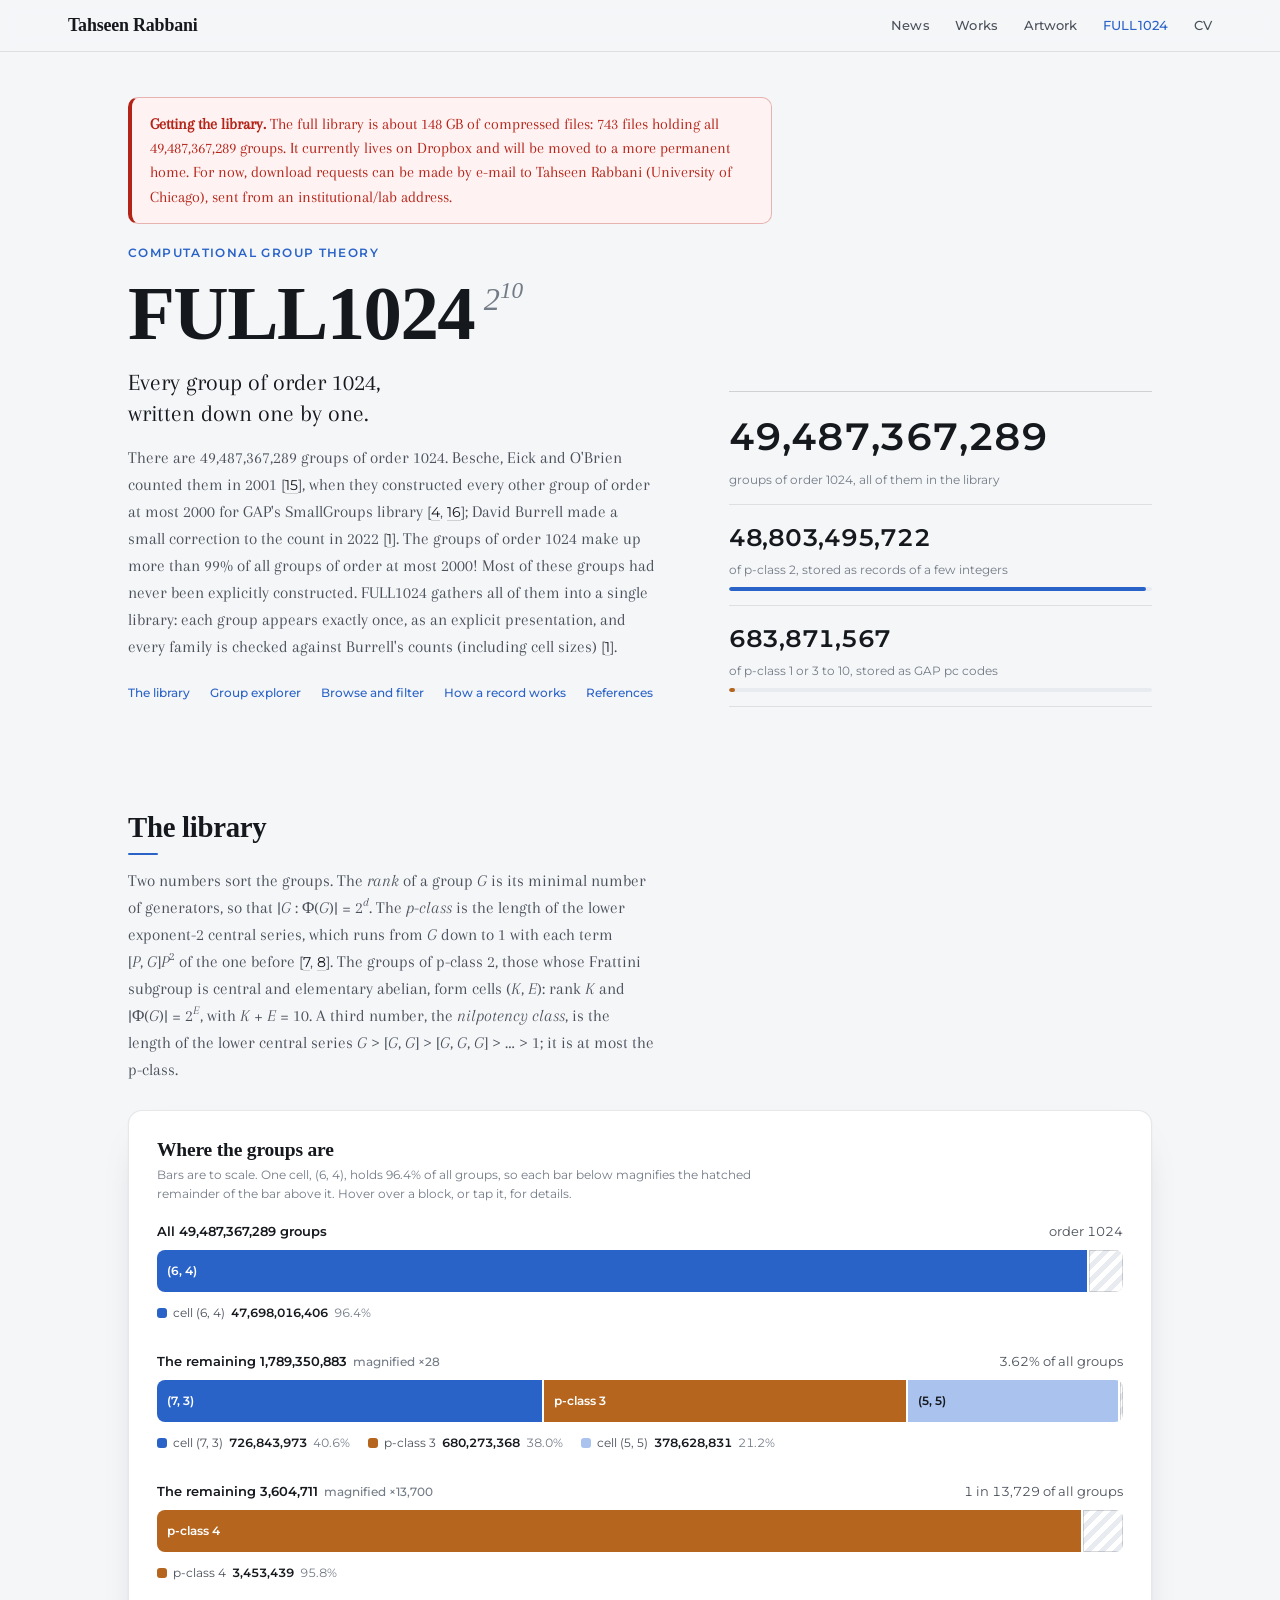
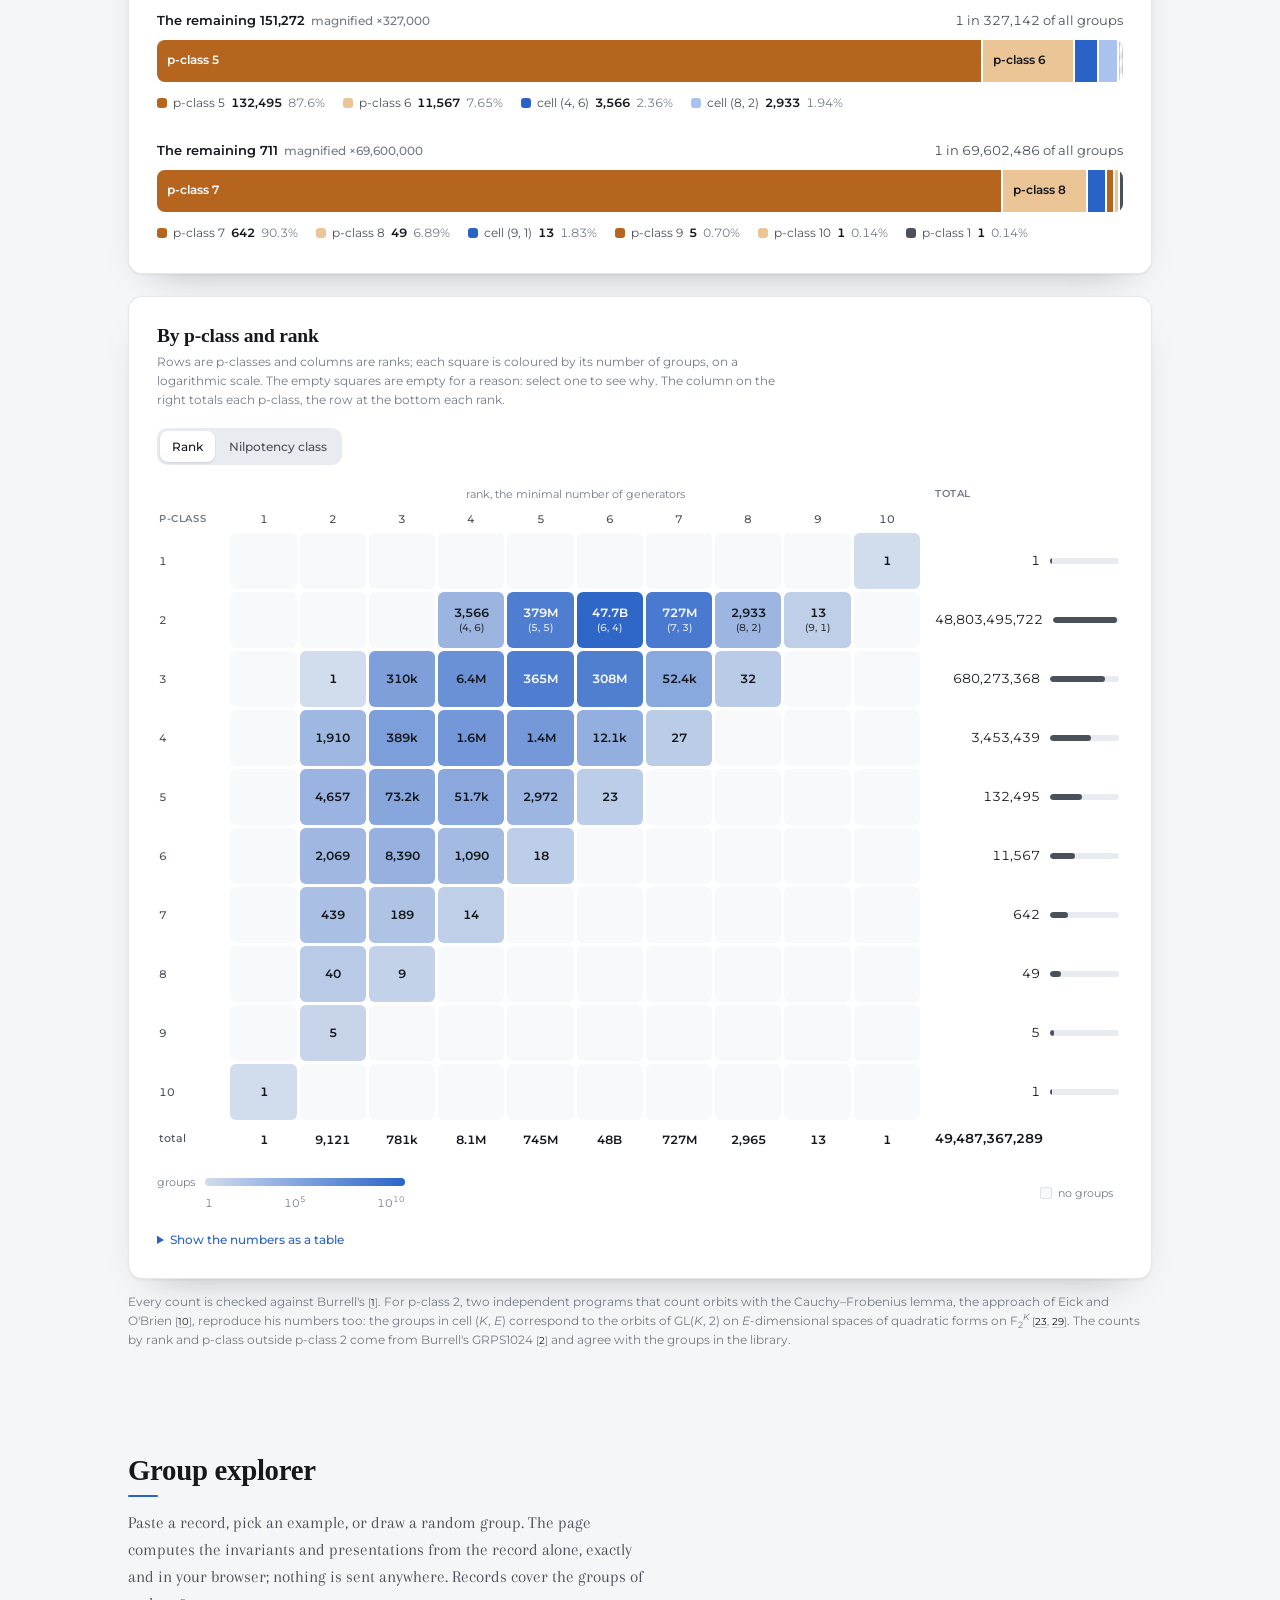
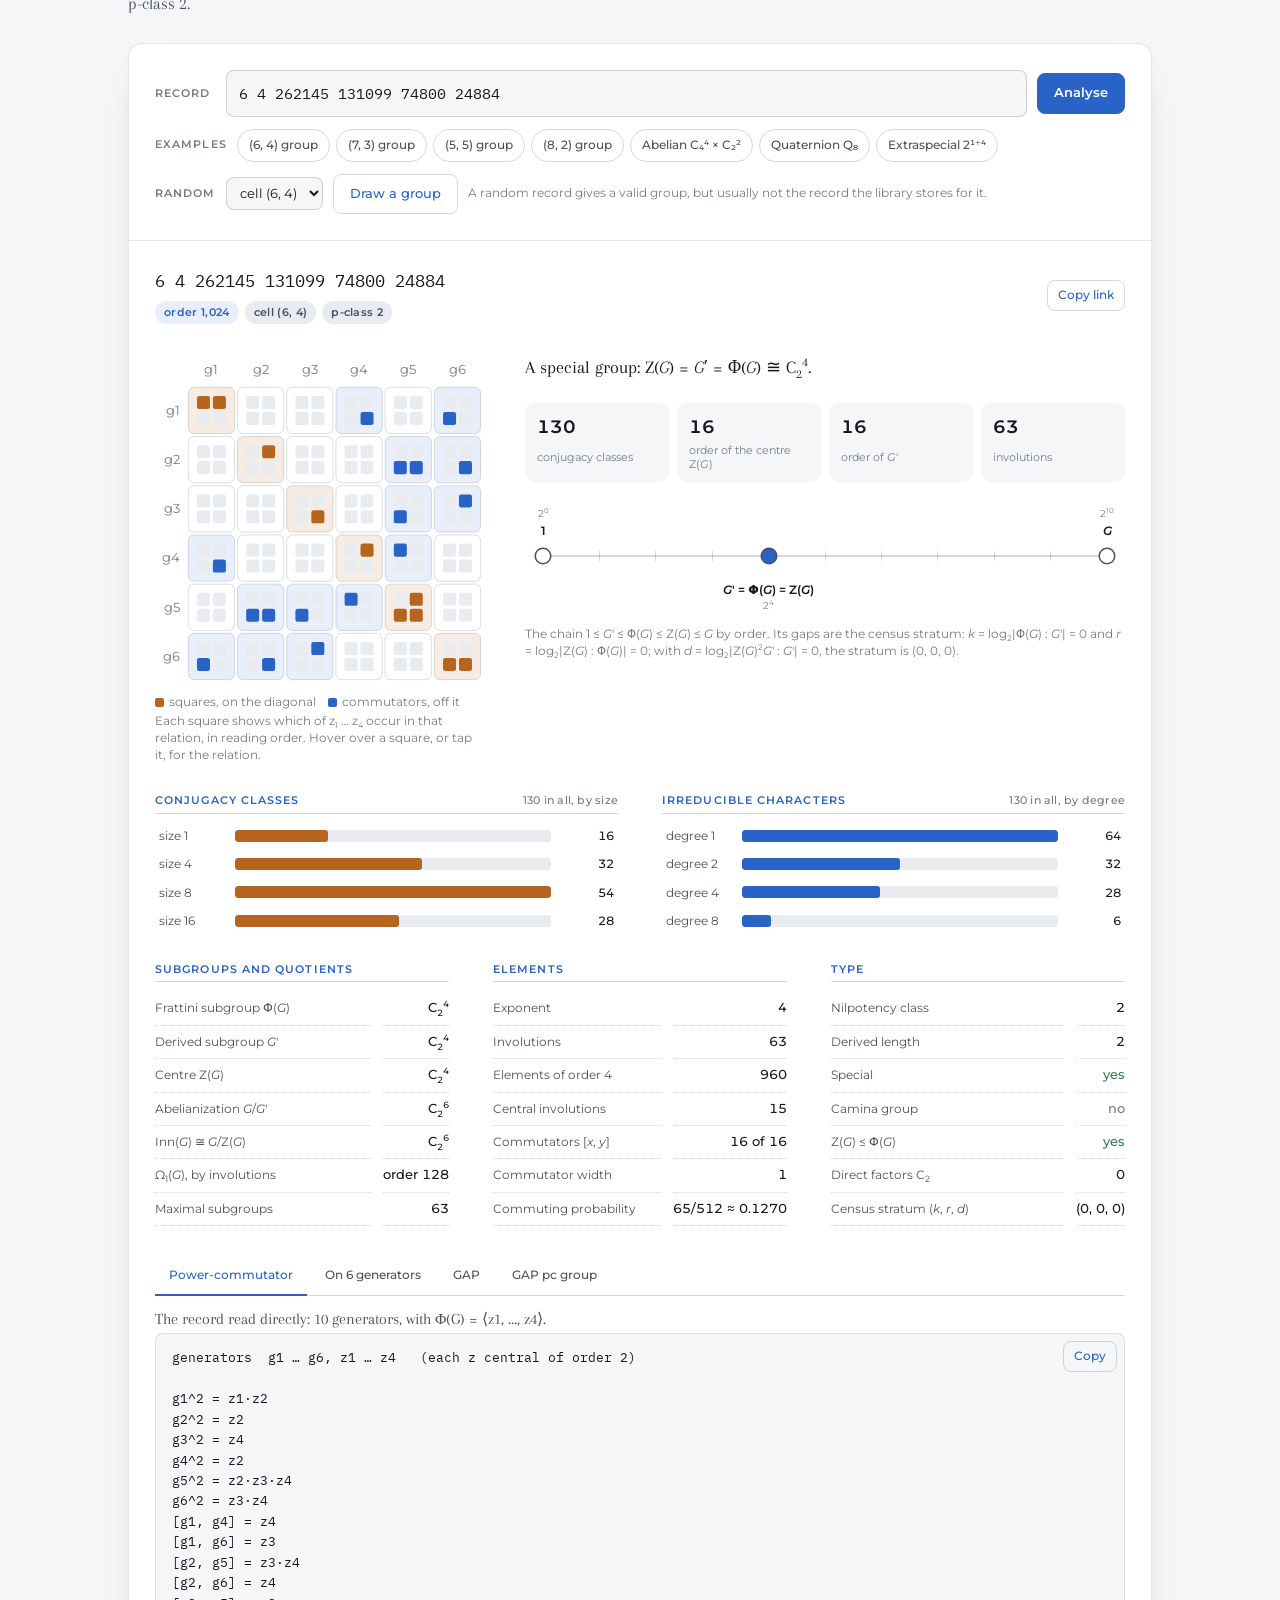
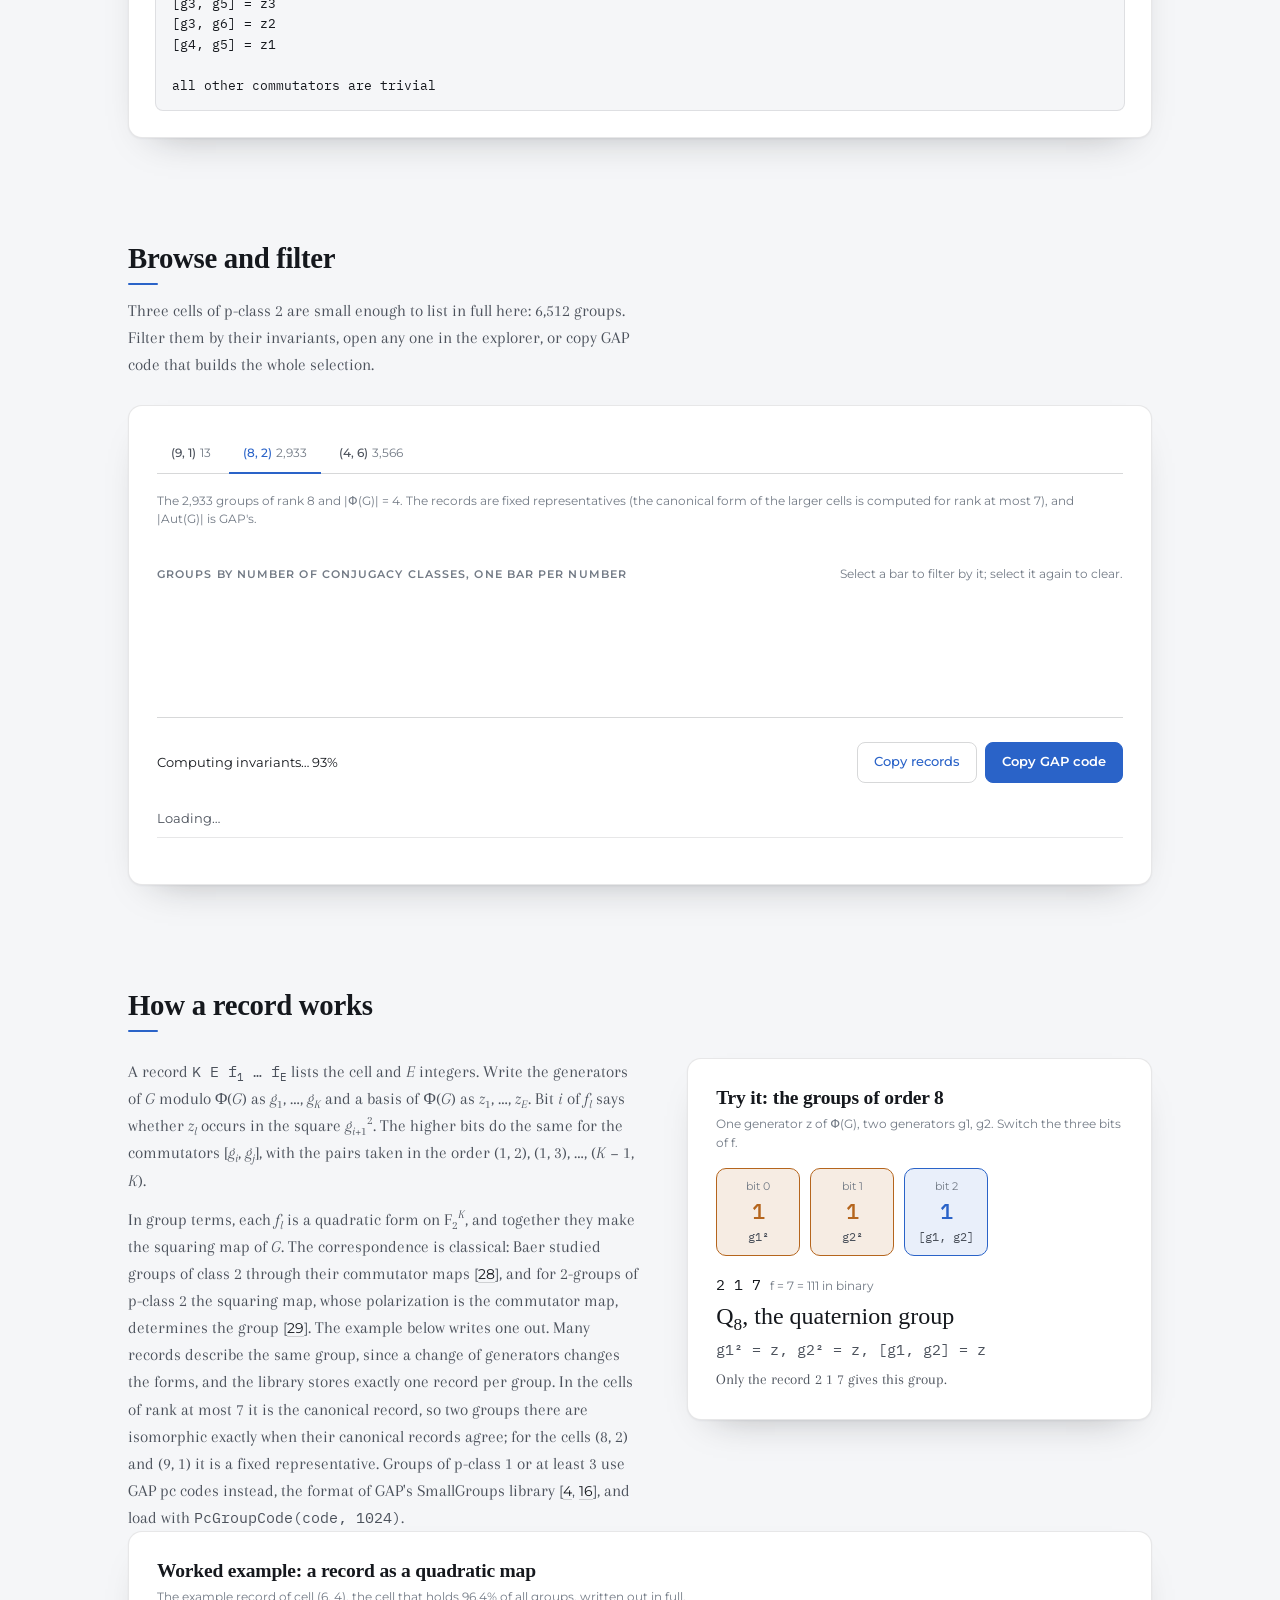
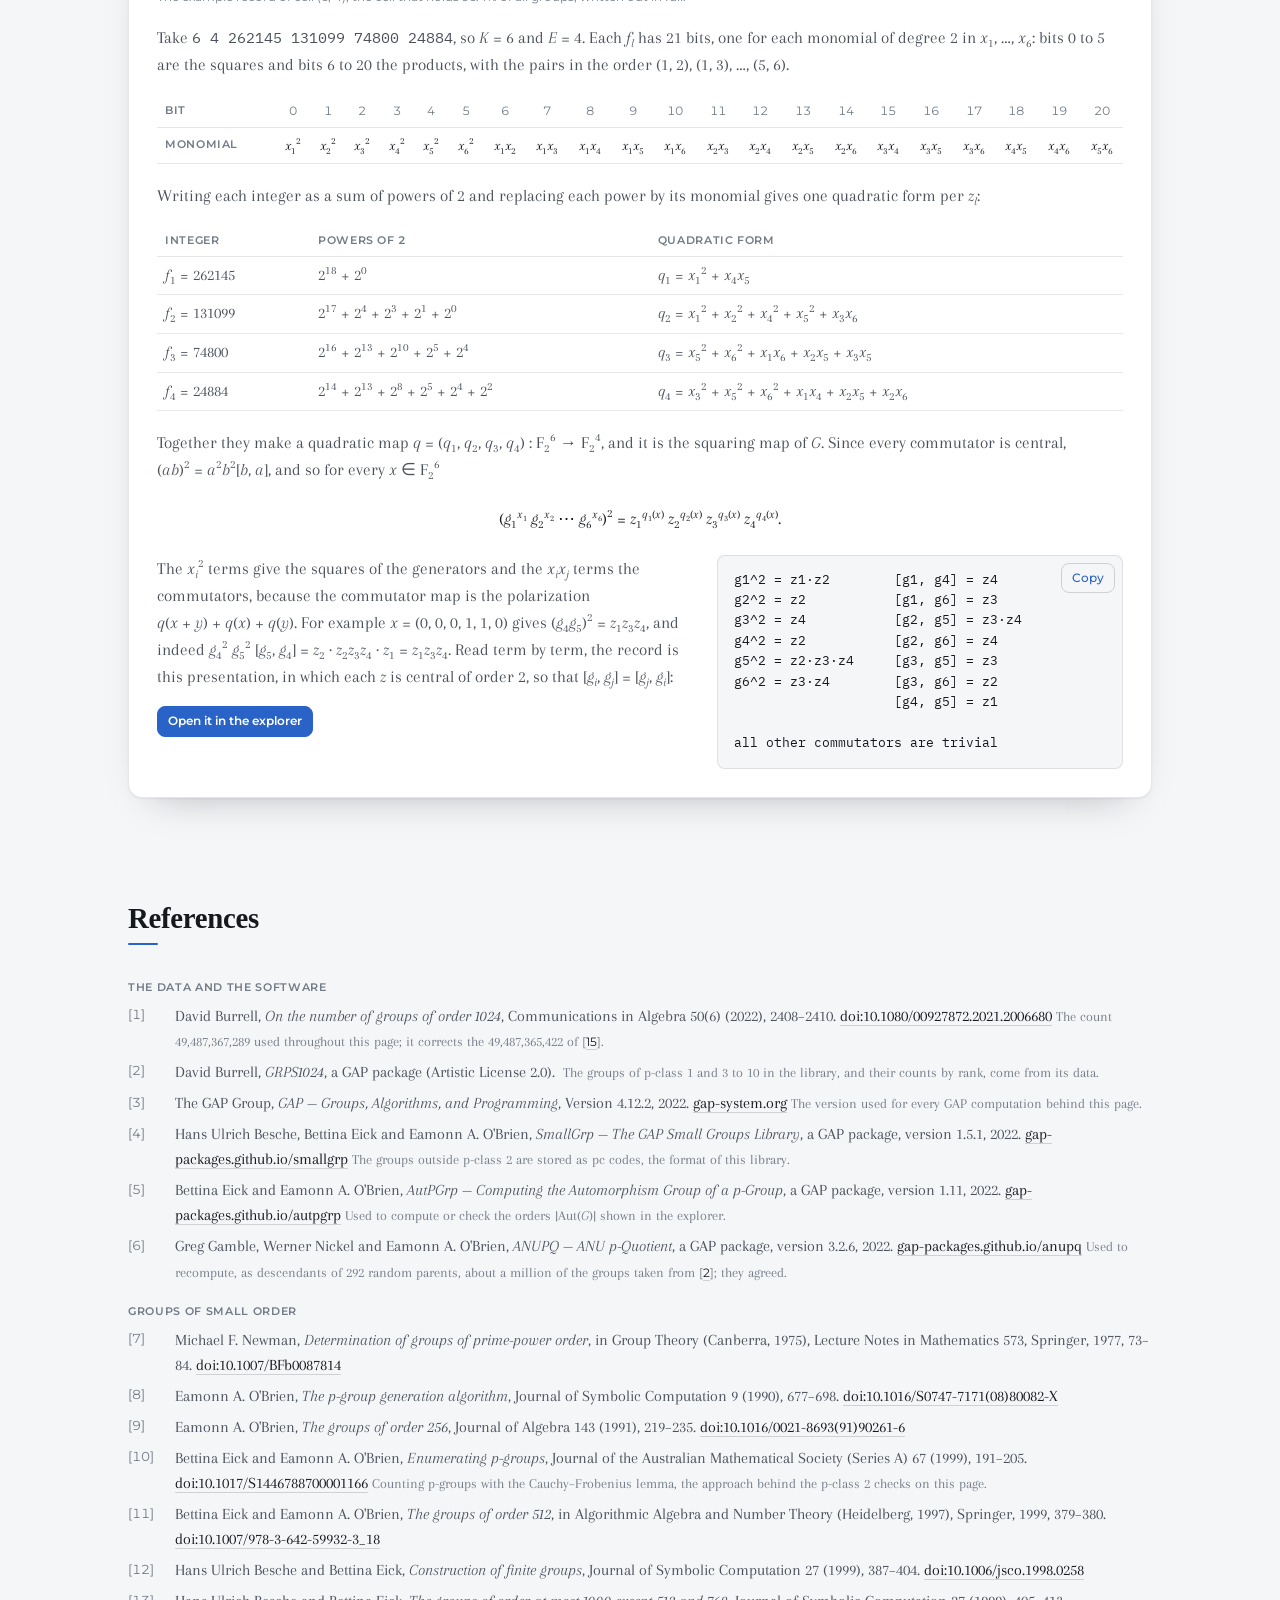
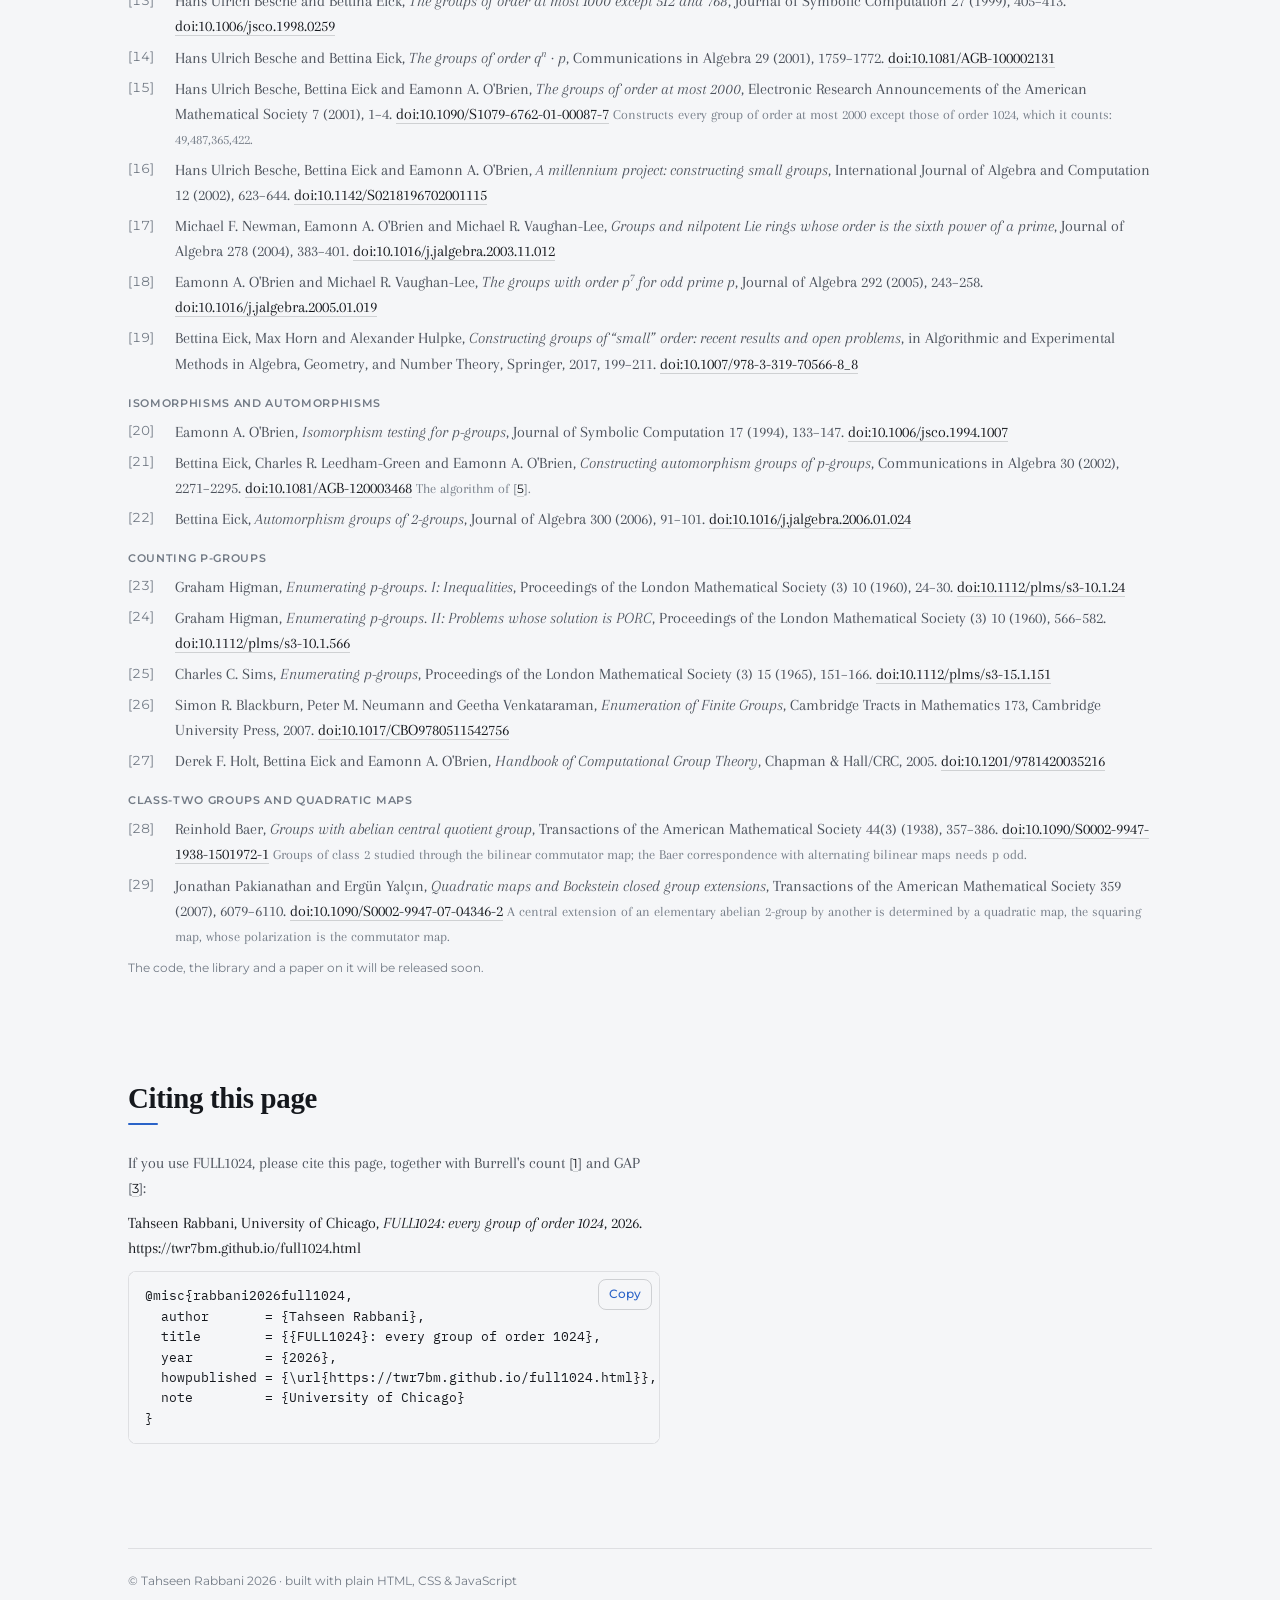
==== full1024.html @ c9ef01c9 "FULL1024: cite Baer and Pakianathan–Yalçın for the quadratic-map correspondence; notice wording - Re" ====
<!DOCTYPE html>
<html lang="en">
<head>
    <meta charset="utf-8">
    <meta name="viewport" content="width=device-width, initial-scale=1, viewport-fit=cover">
    <meta name="description" content="FULL1024: every group of order 1024, written down one by one, with interactive charts of the library and an explorer that computes the structure of a group from its record.">
    <meta name="author" content="Tahseen Rabbani">
    <link href="img/icon.png" rel="icon" type="image/png">
    <title>FULL1024</title>

    <link rel="preconnect" href="https://fonts.googleapis.com">
    <link rel="preconnect" href="https://fonts.gstatic.com" crossorigin>
    <link href="https://fonts.googleapis.com/css2?family=Arapey:ital@0;1&family=Old+Standard+TT:ital,wght@0,400;0,700;1,400&family=Montserrat:wght@400;500;600&family=IBM+Plex+Mono:wght@400;500&display=swap" rel="stylesheet">

    <style>
    :root {
        --bg:      #f5f6f8;
        --panel:   #ffffff;
        --panel-2: #e8ecf1;
        --ink:     #15181d;
        --ink-2:   #4b515b;
        --muted:   #737b86;
        --line:    rgba(20,24,30,0.10);
        --line-2:  rgba(20,24,30,0.17);
        --accent:  #2a63c8;
        --red:     #b42318;
        --red-bg:  #fef3f2;
        --red-line: rgba(180,35,24,0.30);
        --accent-2: #a9c3ee;
        --accent-soft: rgba(42,99,200,0.10);
        --warm:    #b5651d;
        --warm-2:  #ecc597;
        --warm-soft: rgba(181,101,29,0.12);
        --sq:      #b5651d;
        --sq-soft: rgba(181,101,29,0.12);
        --ok:      #2e7d4f;
        --err:     #c62828;
        --on-accent: #ffffff;
        --shadow:  0 1px 2px rgba(20,24,30,.05), 0 18px 40px -26px rgba(20,24,30,.38);
        --font: 'Arapey', Georgia, 'Times New Roman', serif;
        --head: 'Old Standard TT', 'Times New Roman', serif;
        --ui:   'Montserrat', system-ui, -apple-system, sans-serif;
        --mono: 'IBM Plex Mono', ui-monospace, 'SFMono-Regular', Menlo, Consolas, monospace;
        --r: 10px;
        --maxw: 1240px;
        --ease: cubic-bezier(.2,.6,.2,1);
        color-scheme: light;
    }

    * { box-sizing: border-box; margin: 0; padding: 0; }
    html { -webkit-text-size-adjust: 100%; scroll-behavior: smooth; scroll-padding-top: 68px; }
    body {
        font-family: var(--font); background: var(--bg); color: var(--ink);
        line-height: 1.6; font-weight: 400; -webkit-font-smoothing: antialiased;
        transition: background .35s, color .35s;
    }
    a { color: inherit; text-decoration: none; }
    button, select, input { font: inherit; color: inherit; }
    ::selection { background: var(--accent); color: var(--on-accent); }
    h1, h2, h3, h4 { font-family: var(--head); font-weight: 700; letter-spacing: -0.01em; line-height: 1.15; text-wrap: balance; }
    :focus-visible { outline: 2px solid var(--accent); outline-offset: 3px; border-radius: 2px; }
    sub, sup { font-size: 0.72em; line-height: 0; }

    /* ---------- top bar (as on the home page) ---------- */
    .topbar {
        position: sticky; top: env(safe-area-inset-top, 0px); z-index: 50;
        background: color-mix(in srgb, var(--bg) 85%, transparent);
        backdrop-filter: saturate(140%) blur(9px); -webkit-backdrop-filter: saturate(140%) blur(9px);
        border-bottom: 1px solid var(--line);
    }
    .topbar-inner { max-width: var(--maxw); margin: 0 auto; display: flex; align-items: center; gap: 22px; padding: 11px clamp(20px, 4vw, 48px); }
    .tb-brand { font-family: var(--head); font-weight: 700; font-size: 1.12rem; letter-spacing: -0.01em; margin-right: auto; }
    .tb-nav { display: flex; gap: clamp(14px, 2vw, 26px); }
    .tb-nav a { font-family: var(--ui); font-size: 0.82rem; font-weight: 500; letter-spacing: 0.01em; color: var(--ink-2); transition: color .2s; }
    .tb-nav a:hover, .tb-nav a[aria-current="page"] { color: var(--accent); }

    /* ---------- page and type ---------- */
    .page { max-width: 1120px; margin: 0 auto; padding-inline: clamp(16px, 4vw, 48px); padding-block: clamp(28px, 5vh, 56px) 64px; display: grid; gap: clamp(64px, 9vw, 104px); }
    .page > * { min-width: 0; }
    .eyebrow { font-family: var(--ui); font-size: 0.72rem; font-weight: 600; letter-spacing: 0.12em; text-transform: uppercase; color: var(--accent); }
    .section-title { font-size: clamp(1.4rem, 2.5vw, 1.8rem); display: inline-block; }
    .section-title::after { content: ""; display: block; width: 30px; height: 2px; background: var(--accent); border-radius: 2px; margin-top: 8px; }
    .intro { display: grid; gap: 12px; margin-bottom: 26px; }
    .prose { font-size: 1.06rem; color: var(--ink-2); max-width: 66ch; }
    .prose a, .ref a, .note a { color: var(--ink); border-bottom: 1px solid var(--line-2); transition: color .2s, border-color .2s; }
    .prose a:hover, .ref a:hover, .note a:hover { color: var(--accent); border-color: var(--accent); }
    .math { white-space: nowrap; }
    .mono { font-family: var(--mono); font-size: 0.86em; }
    .rec { font-family: var(--mono); font-size: 0.86em; overflow-wrap: anywhere; }
    .note { font-family: var(--ui); font-size: 0.76rem; line-height: 1.55; color: var(--muted); }
    .label { font-family: var(--ui); font-size: 0.68rem; font-weight: 600; letter-spacing: 0.1em; text-transform: uppercase; color: var(--muted); }

    /* ---------- hero ---------- */
    .hero { display: grid; grid-template-columns: minmax(0, 1.25fr) minmax(0, 1fr); gap: clamp(28px, 6vw, 72px); align-items: end; }
    .hero-text { display: grid; gap: 14px; }
    .hero h1 { font-size: clamp(2.9rem, 7vw, 4.8rem); letter-spacing: -0.02em; line-height: 1; }
    .hero h1 .pow { font-weight: 400; font-style: italic; color: var(--muted); font-size: 0.42em; letter-spacing: 0; margin-left: 0.3em; vertical-align: 0.9em; }
    .lede { font-size: clamp(1.25rem, 2.3vw, 1.5rem); color: var(--ink); line-height: 1.3; max-width: 32ch; text-wrap: balance; }
    .toc { display: flex; flex-wrap: wrap; gap: 6px 20px; margin-top: 4px; font-family: var(--ui); font-size: 0.78rem; font-weight: 500; }
    .toc a { color: var(--accent); padding-block: 4px; border-bottom: 1px solid transparent; transition: border-color .2s; }
    .toc a:hover { border-bottom-color: var(--accent); }
    .figs { display: grid; border-top: 1px solid var(--line-2); }
    .fig { display: grid; gap: 4px; padding-block: 14px; border-bottom: 1px solid var(--line); }
    .fig b { font-family: var(--ui); font-weight: 600; font-size: clamp(1.2rem, 2.4vw, 1.5rem); font-variant-numeric: tabular-nums; letter-spacing: -0.01em; color: var(--ink); }
    .fig.big b { font-size: clamp(1.7rem, 4vw, 2.4rem); }
    .fig span { font-family: var(--ui); font-size: 0.78rem; color: var(--muted); line-height: 1.45; }
    .share { height: 4px; border-radius: 2px; background: var(--panel-2); position: relative; overflow: hidden; margin-top: 4px; }
    .share i { position: absolute; inset: 0 auto 0 0; border-radius: 2px; }

    /* ---------- panels ---------- */
    .panel { background: var(--panel); border: 1px solid var(--line); border-radius: 14px; box-shadow: var(--shadow); padding: clamp(16px, 3vw, 28px); display: grid; gap: 18px; min-width: 0; }
    .panel + .panel { margin-top: 22px; }
    /* single-column grids: a long code line or a wide table must scroll inside its box, never widen the page */
    .panel, .ex-input, .ex-out, .ex-side, .pres, .cascade, .cas-row, .hist-box, .intro, .figs, .hero-text { grid-template-columns: minmax(0, 1fr); }
    .panel-head { display: grid; gap: 4px; }
    .panel-head h3 { font-family: var(--head); font-size: 1.22rem; }
    .panel-head p { font-family: var(--ui); font-size: 0.78rem; color: var(--muted); max-width: 78ch; line-height: 1.55; }

    /* ---------- the magnifying share bars ---------- */
    .cascade { display: grid; gap: 26px; }
    .cas-row { display: grid; gap: 8px; }
    .cas-head { display: flex; flex-wrap: wrap; justify-content: space-between; gap: 2px 14px; align-items: baseline; font-family: var(--ui); font-size: 0.8rem; }
    .cas-head .t { color: var(--ink); font-weight: 600; }
    .cas-head .z { color: var(--muted); font-weight: 500; font-size: 0.72rem; margin-left: 6px; white-space: nowrap; }
    .cas-head .n { color: var(--ink-2); font-variant-numeric: tabular-nums; }
    .cas-bar { display: flex; gap: 2px; height: 42px; border-radius: 8px; overflow: hidden; }
    .seg { border: 0; min-width: 3px; display: flex; align-items: center; padding: 0 10px; overflow: hidden; cursor: pointer; font-family: var(--ui); font-size: 0.74rem; font-weight: 600; white-space: nowrap; transition: filter .15s, box-shadow .15s; }
    .seg span { overflow: hidden; text-overflow: ellipsis; }
    .seg.narrow { padding: 0; }
    .seg.narrow span { display: none; }
    .seg:hover, .seg.hl { filter: brightness(1.1) saturate(1.08); box-shadow: inset 0 0 0 2px var(--ink); }
    .k2 { background: var(--accent); color: var(--on-accent); }
    .k2.alt { background: var(--accent-2); color: var(--ink); }
    .k3 { background: var(--warm); color: var(--on-accent); }
    .k3.alt { background: var(--warm-2); color: var(--ink); }
    .k1 { background: var(--ink-2); color: var(--bg); }
    .seg.rest { background: repeating-linear-gradient(135deg, var(--panel-2) 0 5px, var(--panel) 5px 10px); color: var(--ink-2); box-shadow: inset 0 0 0 1px var(--line-2); }
    .seg.rest:hover, .seg.rest.hl { box-shadow: inset 0 0 0 2px var(--ink); filter: none; }
    .legend { list-style: none; display: flex; flex-wrap: wrap; gap: 2px 18px; font-family: var(--ui); font-size: 0.76rem; color: var(--ink-2); }
    .legend li { display: inline-flex; align-items: center; gap: 6px; cursor: pointer; padding-block: 3px; border-radius: 4px; }
    .legend li:hover, .legend li.hl { color: var(--ink); }
    .legend i { width: 10px; height: 10px; border-radius: 3px; flex: none; }
    .legend b { font-weight: 600; color: var(--ink); font-variant-numeric: tabular-nums; }
    .legend em { font-style: normal; color: var(--muted); font-variant-numeric: tabular-nums; }

    /* ---------- the rank x p-class grid ---------- */
    .heat-scroll { overflow-x: auto; overscroll-behavior-x: contain; padding-bottom: 2px; }
    .heat { --cols: 10; display: grid; grid-template-columns: 4.4em repeat(var(--cols), minmax(0, 1fr)) minmax(12.5em, 1.6fr); gap: 3px; font-family: var(--ui); font-variant-numeric: tabular-nums; }
    .heat .ax { font-size: 0.7rem; color: var(--muted); display: flex; align-items: center; justify-content: center; padding: 4px 2px; text-align: center; line-height: 1.25; }
    .heat .ax.rowh { justify-content: flex-start; padding-left: 2px; color: var(--ink-2); font-weight: 500; }
    .heat .ax.colh { color: var(--ink-2); font-weight: 500; }
    .heat .ax.corner { justify-content: flex-start; font-size: 0.64rem; letter-spacing: 0.06em; text-transform: uppercase; font-weight: 600; }
    .heat .ax.toth { justify-content: flex-start; padding-left: 12px; font-size: 0.64rem; letter-spacing: 0.06em; text-transform: uppercase; font-weight: 600; }
    .hc { border: 0; border-radius: 6px; min-height: 56px; padding: 4px 2px; display: grid; place-content: center; gap: 1px; text-align: center; cursor: pointer;
          background: color-mix(in srgb, var(--accent) calc(var(--v) * 100%), var(--panel-2)); color: var(--ink); font-size: 0.76rem; font-weight: 600; line-height: 1.2; transition: box-shadow .12s; }
    .hc.dk { color: var(--on-accent); }
    .hc small { display: block; font-size: 0.62rem; font-weight: 500; opacity: 0.85; }
    .hc.empty { background: color-mix(in srgb, var(--panel-2) 30%, transparent); cursor: help; }
    .hc:hover, .hc.on { box-shadow: 0 0 0 2px var(--ink); position: relative; z-index: 1; }
    .hc.empty:hover, .hc.empty.on { box-shadow: inset 0 0 0 1.5px var(--line-2); background: transparent; }
    .hc.hl:not(.empty) { box-shadow: 0 0 0 2px var(--ink); }
    .tot { border: 0; background: transparent; display: flex; align-items: center; gap: 10px; padding: 0 4px 0 12px; cursor: pointer; font-size: 0.8rem; color: var(--ink); text-align: left; border-radius: 6px; min-width: 0; }
    .tot:hover, .tot.on { background: var(--bg); }
    .tot .num { flex: none; min-width: 8.2em; text-align: right; }
    .tot .mb { flex: 1 1 auto; min-width: 24px; height: 6px; border-radius: 3px; background: var(--panel-2); position: relative; overflow: hidden; }
    .tot .mb i { position: absolute; inset: 0 auto 0 0; border-radius: 3px; background: var(--ink-2); }
    .ctot { border: 0; background: transparent; cursor: pointer; font-size: 0.72rem; font-weight: 600; color: var(--ink); padding: 8px 0 4px; border-radius: 6px; text-align: center; }
    .ctot:hover, .ctot.on { background: var(--bg); }
    .grand { font-size: 0.82rem; font-weight: 600; }
    .heat .short { display: none; }
    .segctl { display: inline-flex; gap: 2px; padding: 3px; border-radius: 10px; background: var(--panel-2); width: fit-content; max-width: 100%; }
    .segctl button { border: 0; background: transparent; font-family: var(--ui); font-size: 0.76rem; font-weight: 500; padding: 6px 12px; border-radius: 8px; cursor: pointer; color: var(--ink-2); }
    .segctl button[aria-selected="true"] { background: var(--panel); color: var(--ink); box-shadow: 0 1px 2px rgba(20,24,30,.14); }
    .heat-foot { display: flex; flex-wrap: wrap; gap: 12px 28px; align-items: center; justify-content: space-between; }
    .scale { display: grid; grid-template-columns: auto auto; gap: 4px 10px; align-items: center; font-family: var(--ui); font-size: 0.68rem; color: var(--muted); }
    .scale .grad { width: 200px; height: 8px; border-radius: 4px; background: linear-gradient(90deg, color-mix(in srgb, var(--accent) 12%, var(--panel-2)), var(--accent)); }
    .scale .ticks { grid-column: 2; display: flex; justify-content: space-between; width: 200px; font-variant-numeric: tabular-nums; }
    .scale .empty-key { display: inline-block; width: 12px; height: 12px; border-radius: 3px; background: color-mix(in srgb, var(--panel-2) 30%, transparent); box-shadow: inset 0 0 0 1px var(--line); vertical-align: -2px; margin-right: 6px; }
    details.numbers > summary { cursor: pointer; font-family: var(--ui); font-size: 0.78rem; font-weight: 500; color: var(--accent); width: fit-content; }
    details.numbers[open] > summary { margin-bottom: 12px; }
    .table-wrap { overflow-x: auto; }
    table.census { width: 100%; border-collapse: collapse; font-family: var(--ui); font-size: 0.78rem; font-variant-numeric: tabular-nums; min-width: 760px; }
    .census th, .census td { padding: 7px 8px; text-align: right; border-bottom: 1px solid var(--line); white-space: nowrap; }
    .census th { font-weight: 600; font-size: 0.66rem; letter-spacing: 0.06em; text-transform: uppercase; color: var(--muted); border-bottom-color: var(--line-2); }
    .census th:first-child, .census td:first-child { text-align: left; }
    .census td { color: var(--ink-2); }
    .census td.z { color: var(--line-2); }
    .census tr.sum td { color: var(--ink); font-weight: 600; border-bottom: none; border-top: 1px solid var(--line-2); }
    .census td.rt { color: var(--ink); font-weight: 600; }

    /* ---------- tooltip and popover ---------- */
    .tip { position: absolute; z-index: 80; left: 0; top: 0; width: max-content; max-width: min(340px, calc(100vw - 16px)); background: var(--panel); color: var(--ink);
           border: 1px solid var(--line-2); border-radius: 10px; box-shadow: 0 16px 36px -14px rgba(0,0,0,.42); padding: 11px 14px 12px; font-family: var(--ui); font-size: 0.78rem; line-height: 1.5; pointer-events: none; }
    .tip.pinned { pointer-events: auto; }
    .tip h4 { font-family: var(--ui); font-size: 0.66rem; font-weight: 600; letter-spacing: 0.08em; text-transform: uppercase; color: var(--muted); margin-bottom: 3px; padding-right: 26px; }
    .tip .big { font-size: 1.22rem; font-weight: 600; font-variant-numeric: tabular-nums; letter-spacing: -0.01em; }
    .tip .rel { font-family: var(--mono); font-size: 0.86rem; font-weight: 500; }
    .tip p { color: var(--ink-2); margin-top: 5px; }
    .tip dl { display: grid; grid-template-columns: auto auto; justify-content: space-between; gap: 1px 16px; margin-top: 6px; }
    .tip dt { color: var(--muted); }
    .tip dd { text-align: right; font-variant-numeric: tabular-nums; color: var(--ink); }
    .tip .acts { display: flex; flex-wrap: wrap; gap: 6px; margin-top: 10px; }
    .tip .codebox { display: flex; flex-direction: column-reverse; gap: 6px; margin-top: 8px; }
    .tip .codebox .copy { position: static; align-self: flex-end; }
    .tip .codebox pre { font-size: 0.7rem; max-height: 150px; white-space: pre-wrap; word-break: break-all; padding: 8px 10px; }
    .tip .hint { margin-top: 6px; font-size: 0.68rem; color: var(--muted); }
    .tip-x { position: absolute; top: 5px; right: 5px; width: 30px; height: 30px; border: 0; border-radius: 6px; background: transparent; color: var(--muted); font-size: 19px; line-height: 1; cursor: pointer; }
    .tip-x:hover { color: var(--ink); background: var(--panel-2); }

    /* ---------- controls ---------- */
    .btn { font-family: var(--ui); font-size: 0.8rem; font-weight: 600; padding: 9px 16px; border-radius: 8px; border: 1px solid var(--accent); background: var(--accent); color: var(--on-accent); cursor: pointer; transition: filter .2s; white-space: nowrap; }
    .btn:hover { filter: brightness(1.08); }
    .btn.ghost { background: transparent; color: var(--accent); border-color: var(--line-2); font-weight: 500; }
    .btn.ghost:hover { border-color: var(--accent); filter: none; }
    .btn.sm { font-size: 0.72rem; padding: 5px 10px; }
    .btn:disabled { opacity: 0.45; cursor: default; filter: none; }
    .chips { display: flex; flex-wrap: wrap; gap: 6px; }
    .chip { font-family: var(--ui); font-size: 0.74rem; font-weight: 500; padding: 6px 11px; border: 1px solid var(--line-2); border-radius: 999px; background: transparent; color: var(--ink-2); cursor: pointer; transition: border-color .2s, color .2s; }
    .chip:hover { border-color: var(--accent); color: var(--accent); }
    select { font-family: var(--ui); font-size: 0.8rem; padding: 7px 9px; border-radius: 8px; border: 1px solid var(--line-2); background: var(--bg); color: var(--ink); }
    .tabs { display: flex; gap: 4px; flex-wrap: wrap; border-bottom: 1px solid var(--line-2); }
    .tab { font-family: var(--ui); font-size: 0.78rem; font-weight: 500; padding: 9px 14px; border: none; background: transparent; color: var(--ink-2); cursor: pointer; border-bottom: 2px solid transparent; margin-bottom: -1px; }
    .tab:hover { color: var(--ink); }
    .tab[aria-selected="true"] { color: var(--accent); border-bottom-color: var(--accent); }
    .tab .ct { color: var(--muted); font-weight: 400; margin-left: 4px; }
    .codebox { position: relative; }
    .codebox pre { font-family: var(--mono); font-size: 0.8rem; line-height: 1.6; background: var(--bg); color: var(--ink); border: 1px solid var(--line); border-radius: 8px; padding: 14px 16px; overflow-x: auto; white-space: pre; max-height: 420px; }
    .codebox .copy { position: absolute; top: 8px; right: 8px; }
    .err { font-family: var(--ui); font-size: 0.8rem; color: var(--err); }

    /* ---------- explorer ---------- */
    .explorer { padding: 0; gap: 0; }
    .ex-input { padding: clamp(16px, 3vw, 26px); border-bottom: 1px solid var(--line); display: grid; gap: 12px; }
    .ex-row { display: flex; gap: 10px; flex-wrap: wrap; align-items: center; }
    .ex-row > .label { min-width: 5.6em; }
    #rec { flex: 1 1 320px; min-width: 0; font-family: var(--mono); font-size: 0.95rem; padding: 10px 12px; border: 1px solid var(--line-2); border-radius: 8px; background: var(--bg); color: var(--ink); }
    #rec:focus { outline: none; border-color: var(--accent); box-shadow: 0 0 0 3px var(--accent-soft); }
    .ex-out { padding: clamp(16px, 3vw, 26px); display: grid; gap: 30px; }
    .rhead { display: flex; flex-wrap: wrap; gap: 10px 16px; align-items: center; justify-content: space-between; }
    .rhead .rec-title { font-family: var(--mono); font-size: clamp(0.92rem, 2vw, 1.08rem); color: var(--ink); overflow-wrap: anywhere; }
    .tags { display: flex; gap: 6px; flex-wrap: wrap; align-items: center; margin-top: 6px; }
    .tag { font-family: var(--ui); font-size: 0.68rem; font-weight: 600; letter-spacing: 0.03em; padding: 3px 9px; border-radius: 999px; background: var(--accent-soft); color: var(--accent); white-space: nowrap; }
    .tag.plain { background: var(--panel-2); color: var(--ink-2); }
    .ex-grid { display: grid; grid-template-columns: minmax(0, 330px) minmax(0, 1fr); gap: clamp(20px, 3.5vw, 40px); align-items: start; }
    figure.matrix { display: grid; gap: 10px; }
    figure.matrix svg { width: 100%; max-width: 330px; height: auto; display: block; }
    figure.matrix svg [data-tip] { cursor: pointer; }
    figure.matrix svg [data-tip]:hover rect.bg, figure.matrix svg [data-tip].on rect.bg { stroke: var(--ink); stroke-width: 1.4; }
    figcaption { font-family: var(--ui); font-size: 0.72rem; line-height: 1.5; color: var(--muted); }
    .key { display: inline-flex; align-items: center; gap: 5px; margin-right: 12px; white-space: nowrap; }
    .key i { width: 9px; height: 9px; border-radius: 2px; display: inline-block; }
    .ex-side { display: grid; gap: 22px; min-width: 0; }
    .summary { font-size: 1.12rem; line-height: 1.5; color: var(--ink); max-width: 58ch; }
    .summary .name { font-family: var(--head); font-size: 1.5rem; display: block; margin-bottom: 4px; }
    .summary a { color: var(--accent); border-bottom: 1px solid var(--accent-soft); }
    .kpis { display: grid; grid-template-columns: repeat(auto-fill, minmax(118px, 1fr)); gap: 8px; }
    .kpi { background: var(--bg); border-radius: 10px; padding: 10px 12px; display: grid; gap: 1px; cursor: default; }
    .kpi b { font-family: var(--ui); font-weight: 600; font-size: 1.12rem; font-variant-numeric: tabular-nums; color: var(--ink); overflow-wrap: anywhere; }
    .kpi span { font-family: var(--ui); font-size: 0.68rem; color: var(--muted); line-height: 1.35; }
    figure.ladder { display: grid; gap: 10px; }
    .lad { position: relative; height: 112px; margin-inline: 18px; font-family: var(--ui); }
    .lad-track { position: absolute; left: 0; right: 0; top: 51px; height: 2px; border-radius: 1px; background: var(--line-2); }
    .lad-tick { position: absolute; top: 47px; width: 1px; height: 10px; margin-left: -0.5px; background: var(--line-2); }
    .lad-seg { position: absolute; top: 50px; height: 4px; border-radius: 2px; background: var(--accent); }
    .lad-gap { position: absolute; top: 60px; transform: translateX(-50%); font-size: 0.68rem; color: var(--accent); white-space: nowrap; }
    .lad-pt { position: absolute; top: 0; width: 40px; height: 112px; margin-left: -20px; border: 0; background: transparent; padding: 0; cursor: pointer; }
    .lad-pt > span { position: absolute; left: 50%; transform: translateX(-50%); white-space: nowrap; }
    .lad-pt .dot { top: 45px; width: 14px; height: 14px; border-radius: 50%; background: var(--accent); box-shadow: 0 0 0 1.5px var(--ink-2); }
    .lad-pt.end .dot { background: var(--panel); }
    .lad-pt:hover .dot, .lad-pt.on .dot { box-shadow: 0 0 0 2.5px var(--ink); }
    .lad-pt .nm { font-size: 0.78rem; font-weight: 600; color: var(--ink); }
    .lad-pt .od { font-size: 0.64rem; color: var(--muted); }
    .lad-pt.up .od { top: 2px; }
    .lad-pt.up .nm { top: 17px; }
    .lad-pt.dn .nm { top: 76px; }
    .lad-pt.dn .od { top: 94px; }
    .ex-charts { display: grid; grid-template-columns: repeat(2, minmax(0, 1fr)); gap: 26px clamp(20px, 4vw, 44px); }
    .chart h4, .facts h4 { font-family: var(--ui); font-size: 0.68rem; font-weight: 600; letter-spacing: 0.1em; text-transform: uppercase; color: var(--accent); padding-bottom: 6px; margin-bottom: 10px; border-bottom: 1px solid var(--line-2); display: flex; justify-content: space-between; gap: 10px; }
    .chart h4 span { color: var(--muted); font-weight: 500; letter-spacing: 0.02em; text-transform: none; }
    .hbars { display: grid; gap: 5px; }
    .hbar { display: grid; grid-template-columns: 5.4em minmax(0, 1fr) 4.4em; gap: 10px; align-items: center; font-family: var(--ui); font-size: 0.76rem; cursor: pointer; border: 0; background: transparent; text-align: left; padding: 2px 4px; border-radius: 6px; }
    .hbar:hover, .hbar.on { background: var(--bg); }
    .hbar .lab { color: var(--ink-2); white-space: nowrap; }
    .hbar .track { height: 12px; border-radius: 3px; background: var(--panel-2); position: relative; overflow: hidden; }
    .hbar .track i { position: absolute; inset: 0 auto 0 0; border-radius: 3px; background: var(--accent); }
    .hbar.sq .track i { background: var(--sq); }
    .hbar .val { text-align: right; font-variant-numeric: tabular-nums; color: var(--ink); font-weight: 500; }
    .facts { display: grid; grid-template-columns: repeat(3, minmax(0, 1fr)); gap: 24px clamp(20px, 4vw, 44px); }
    .facts dl { display: grid; grid-template-columns: minmax(0, 1fr) auto; column-gap: 12px; font-family: var(--ui); }
    .facts dt { font-size: 0.78rem; color: var(--ink-2); padding: 6px 0; border-bottom: 1px dotted var(--line-2); }
    .facts dd { font-size: 0.8rem; font-weight: 500; color: var(--ink); text-align: right; padding: 6px 0; border-bottom: 1px dotted var(--line-2); font-variant-numeric: tabular-nums; }
    .yes { color: var(--ok); }
    .no { color: var(--muted); }
    .pres { display: grid; gap: 12px; }
    .pres p { font-size: 0.97rem; color: var(--ink-2); max-width: 72ch; }
    details.fn { font-family: var(--ui); font-size: 0.78rem; color: var(--ink-2); }
    details.fn summary { cursor: pointer; color: var(--accent); margin-bottom: 8px; width: fit-content; }

    /* ---------- browse ---------- */
    .browser { gap: 18px; }
    .filters { display: flex; flex-wrap: wrap; gap: 12px 14px; align-items: end; }
    .filter { display: grid; gap: 4px; }
    .filter select { min-width: 9em; }
    .hist-box { display: grid; gap: 6px; }
    .hist-head { display: flex; justify-content: space-between; gap: 10px; flex-wrap: wrap; align-items: baseline; }
    .hist { display: flex; align-items: flex-end; gap: 2px; height: 128px; border-bottom: 1px solid var(--line-2); }
    .hb { flex: 1 1 0; min-width: 0; height: 100%; border: 0; background: transparent; padding: 0; cursor: pointer; display: flex; align-items: flex-end; }
    .hb i { display: block; width: 100%; height: calc(var(--h) * 100%); min-height: 2px; border-radius: 3px 3px 0 0; background: var(--accent-2); transition: background .15s; }
    .hb:hover i, .hb.on i { background: var(--accent); }
    .hb.sel i { background: var(--accent); }
    .hist.has-sel .hb:not(.sel) i { opacity: 0.4; }
    .hist-axis { display: flex; gap: 2px; font-family: var(--ui); font-size: 0.66rem; color: var(--muted); font-variant-numeric: tabular-nums; }
    .hist-axis span { flex: 1 1 0; min-width: 0; text-align: center; white-space: nowrap; overflow: visible; }
    .sel-bar { display: flex; flex-wrap: wrap; gap: 10px 16px; align-items: center; justify-content: space-between; }
    .sel-bar .count { font-family: var(--ui); font-size: 0.84rem; color: var(--ink); }
    .sel-bar .count b { font-weight: 600; font-variant-numeric: tabular-nums; }
    .sel-actions { display: flex; gap: 8px; flex-wrap: wrap; }
    table.cat { width: 100%; border-collapse: collapse; font-family: var(--ui); font-size: 0.8rem; font-variant-numeric: tabular-nums; min-width: 680px; }
    .cat th { text-align: left; font-weight: 600; font-size: 0.66rem; letter-spacing: 0.06em; text-transform: uppercase; color: var(--muted); padding: 7px 12px 7px 0; border-bottom: 1px solid var(--line-2); white-space: nowrap; }
    .cat td { padding: 8px 12px 8px 0; border-bottom: 1px solid var(--line); color: var(--ink-2); white-space: nowrap; }
    .cat .num { text-align: right; }
    .cat td.r { font-family: var(--mono); font-size: 0.78rem; }
    .cat td.r a { color: var(--accent); }
    .cat td.r a:hover { text-decoration: underline; }
    .cat tbody tr:hover td { background: var(--bg); }
    .pager { display: flex; gap: 10px; align-items: center; font-family: var(--ui); font-size: 0.78rem; color: var(--muted); flex-wrap: wrap; }

    /* ---------- record anatomy ---------- */
    .anatomy { display: grid; grid-template-columns: minmax(0, 1.1fr) minmax(0, 1fr); gap: clamp(24px, 4vw, 48px); align-items: start; }
    .anatomy .prose + .prose { margin-top: 12px; }
    .bitdemo { gap: 16px; }
    .bitrow { display: flex; gap: 10px; flex-wrap: wrap; align-items: stretch; }
    .bitbtn { width: 84px; display: grid; gap: 3px; justify-items: center; padding: 10px 4px 8px; border-radius: 10px; border: 1px solid var(--line-2); background: var(--bg); cursor: pointer; transition: background .15s, border-color .15s, color .15s; }
    .bitbtn b { font-family: var(--mono); font-size: 1.4rem; font-weight: 500; line-height: 1.1; }
    .bitbtn span { font-family: var(--ui); font-size: 0.66rem; color: var(--muted); }
    .bitbtn .m { font-family: var(--mono); font-size: 0.78rem; color: var(--ink-2); }
    .bitbtn.sq[aria-pressed="true"] { background: var(--sq-soft); border-color: var(--sq); }
    .bitbtn.sq[aria-pressed="true"] b { color: var(--sq); }
    .bitbtn.cm[aria-pressed="true"] { background: var(--accent-soft); border-color: var(--accent); }
    .bitbtn.cm[aria-pressed="true"] b { color: var(--accent); }
    .bitout { display: grid; gap: 6px; }
    .bitout .recline { font-family: var(--mono); font-size: 0.95rem; color: var(--ink); }
    .bitout .grp { font-family: var(--head); font-size: 1.5rem; line-height: 1.2; }
    .bitout p { font-size: 0.95rem; color: var(--ink-2); }

    /* ---------- references ---------- */
    .ref { font-size: 0.98rem; color: var(--ink-2); max-width: 76ch; display: grid; gap: 10px; }
    .notice { margin: 0 0 calc(20px - clamp(64px, 9vw, 104px)); padding: 14px 18px;   /* sits close above the hero, not a page gap away */ border: 1px solid var(--red-line); border-left: 4px solid var(--red); border-radius: 10px; background: var(--red-bg); color: var(--red); font-size: 0.98rem; line-height: 1.55; max-width: 92ch; }
    .notice b { font-weight: 700; }
    .ref { grid-template-columns: minmax(0, 1fr); }   /* lets the BibTeX box scroll inside itself on phones */
    #references .ref { max-width: none; }               /* the reference list runs the full width of the page */
    .ref h3 { font-family: var(--ui); font-size: 0.7rem; font-weight: 600; letter-spacing: 0.06em; text-transform: uppercase; color: var(--muted); margin-top: 10px; }
    .ref ol { list-style: none; margin: 0; padding: 0; display: grid; gap: 6px; }
    .ref li { display: grid; grid-template-columns: 2.6em minmax(0, 1fr); gap: 0 6px; scroll-margin-top: 80px; }
    .ref li .rn { font-family: var(--ui); font-size: 0.8rem; color: var(--muted); font-variant-numeric: tabular-nums; padding-top: 0.12em; }
    .ref li:target { background: var(--panel-2); border-radius: 6px; }
    .ref a { overflow-wrap: anywhere; }
    .cite { font-family: var(--ui); font-size: 0.8em; white-space: nowrap; }
    .ref .ann { color: var(--muted); font-size: 0.92em; margin-left: 0.3em; }
    .cite-text { color: var(--ink); }
    /* ---------- worked example ---------- */
    .worked table { width: 100%; border-collapse: collapse; font-variant-numeric: tabular-nums; }   /* fill the panel; narrow screens scroll */
    .worked .prose { max-width: none; }
    .worked-end { display: grid; grid-template-columns: minmax(0, 1.3fr) minmax(0, 1fr); gap: clamp(16px, 3vw, 32px); align-items: start; }   /* the presentation beside its paragraph */
    .worked-text { display: grid; gap: 16px; align-content: start; }
    @media (max-width: 900px) { .worked-end { grid-template-columns: minmax(0, 1fr); } }
    .worked th, .worked td { padding: 6px 8px; border-bottom: 1px solid var(--line); text-align: left; white-space: nowrap; }
    .worked th { font-family: var(--ui); font-size: 0.66rem; font-weight: 600; letter-spacing: 0.06em; text-transform: uppercase; color: var(--muted); }
    .worked table.bits td { font-size: 0.9rem; text-align: center; padding: 6px 5px; }
    .worked table.bits tr:first-child td { font-family: var(--ui); font-size: 0.72rem; color: var(--muted); }
    .worked table.forms td { color: var(--ink-2); }
    .worked .display { text-align: center; font-size: 1.06rem; color: var(--ink); overflow-x: auto; white-space: nowrap; padding: 4px 0; }
    .foot { border-top: 1px solid var(--line); padding-top: 22px; font-family: var(--ui); font-size: 0.78rem; color: var(--muted); }

    @media (max-width: 900px) {
        .hero { grid-template-columns: 1fr; align-items: start; }
        .ex-grid { grid-template-columns: 1fr; }
        .facts { grid-template-columns: repeat(2, minmax(0, 1fr)); }
        .anatomy { grid-template-columns: 1fr; }
        .tb-nav a { padding: 12px 3px; }
    }
    @media (max-width: 720px) {
        .heat { grid-template-columns: 1.6em repeat(var(--cols), minmax(0, 1fr)) 3.2em; gap: 2px; }
        .hc { min-height: 0; aspect-ratio: 1 / 1.12; border-radius: 4px; }
        .hc span, .hc small { display: none; }
        .heat .ax { font-size: 0.62rem; padding: 2px 0; }
        .heat .ax.corner, .heat .ax.toth { font-size: 0; }
        .heat .full { display: none; }
        .heat .short { display: inline; }
        .tot { padding: 0 1px; gap: 0; justify-content: flex-end; font-size: 0.62rem; }
        .tot .num { min-width: 0; }
        .tot .mb { display: none; }
        .ctot { font-size: 0.5rem; padding: 6px 0 2px; letter-spacing: -0.02em; }
        .ex-charts { grid-template-columns: 1fr; }
        .codebox { display: flex; flex-direction: column-reverse; gap: 6px; }
        .codebox .copy { position: static; align-self: flex-end; }
    }
    @media (max-width: 560px) {
        .tb-brand { display: none; }
        .tb-nav { gap: 12px; margin-right: auto; min-width: 0; overflow-x: auto; scrollbar-width: none; }
        .tb-nav a { font-size: 0.9rem; white-space: nowrap; }
        .facts { grid-template-columns: 1fr; }
        .prose { font-size: 1.03rem; }
        .cas-bar { height: 36px; }
        .bitbtn { width: 76px; }
    }
    @media (prefers-reduced-motion: reduce) {
        *, *::before, *::after { animation: none !important; transition: none !important; }
        html { scroll-behavior: auto; }
    }
    </style>
</head>

<body>

<header class="topbar">
    <div class="topbar-inner">
        <a class="tb-brand" href="index.html">Tahseen Rabbani</a>
        <nav class="tb-nav">
            <a href="index.html#news">News</a>
            <a href="index.html#papers">Works</a>
            <a href="index.html#artwork">Artwork</a>
            <a href="full1024.html" aria-current="page">FULL1024</a>
            <a href="docs/CV_Tahseen_Rabbani_Current.pdf">CV</a>
        </nav>
    </div>
</header>

<main class="page">

    <div class="notice" role="note"><b>Getting the library.</b> The full library is about 148 GB of compressed files: 743 files holding all 49,487,367,289 groups. It currently lives on Dropbox and will be moved to a more permanent home. For now, download requests can be made by e-mail to Tahseen Rabbani (University of Chicago), sent from an institutional/lab address.</div>

    <section class="hero" id="top">
        <div class="hero-text">
            <p class="eyebrow">Computational group theory</p>
            <h1>FULL1024<span class="pow">2<sup>10</sup></span></h1>
            <p class="lede">Every group of order 1024, written down one by one.</p>
            <p class="prose">There are 49,487,367,289 groups of order 1024. Besche, Eick and O'Brien counted them in 2001 <span class="cite">[<a href="#ref-15">15</a>]</span>, when they constructed every other group of order at most 2000 for GAP's SmallGroups library <span class="cite">[<a href="#ref-4">4</a>, <a href="#ref-16">16</a>]</span>; David Burrell made a small correction to the count in 2022 <span class="cite">[<a href="#ref-1">1</a>]</span>. The groups of order 1024 make up more than 99% of all groups of order at most 2000! Most of these groups had never been explicitly constructed. FULL1024 gathers all of them into a single library: each group appears exactly once, as an explicit presentation, and every family is checked against Burrell's counts (including cell sizes) <span class="cite">[<a href="#ref-1">1</a>]</span>.</p>
            <nav class="toc" aria-label="On this page"><a href="#census">The library</a><a href="#explorer">Group explorer</a><a href="#browse">Browse and filter</a><a href="#records">How a record works</a><a href="#references">References</a></nav>
        </div>
        <div class="figs">
            <div class="fig big"><b>49,487,367,289</b><span>groups of order 1024, all of them in the library</span></div>
            <div class="fig"><b>48,803,495,722</b><span>of p-class 2, stored as records of a few integers</span><div class="share" role="img" aria-label="98.62% of all groups"><i class="k2" style="width:98.62%"></i></div></div>
            <div class="fig"><b>683,871,567</b><span>of p-class 1 or 3 to 10, stored as GAP pc codes</span><div class="share" role="img" aria-label="1.38% of all groups"><i class="k3" style="width:1.38%"></i></div></div>
        </div>
    </section>

    <section id="census">
        <div class="intro">
            <h2 class="section-title">The library</h2>
            <p class="prose">Two numbers sort the groups. The <em>rank</em> of a group <i>G</i> is its minimal number of generators, so that <span class="math">|<i>G</i> : Φ(<i>G</i>)| = 2<sup><i>d</i></sup></span>. The <em>p-class</em> is the length of the lower exponent-2 central series, which runs from <i>G</i> down to 1 with each term <span class="math">[<i>P</i>, <i>G</i>]<i>P</i><sup>2</sup></span> of the one before <span class="cite">[<a href="#ref-7">7</a>, <a href="#ref-8">8</a>]</span>. The groups of p-class 2, those whose Frattini subgroup is central and elementary abelian, form cells <span class="math">(<i>K</i>, <i>E</i>)</span>: rank <i>K</i> and <span class="math">|Φ(<i>G</i>)| = 2<sup><i>E</i></sup></span>, with <span class="math"><i>K</i> + <i>E</i> = 10</span>. A third number, the <em>nilpotency class</em>, is the length of the lower central series <span class="math"><i>G</i> > [<i>G</i>, <i>G</i>] > [<i>G</i>, <i>G</i>, <i>G</i>] > … > 1</span>; it is at most the p-class.</p>
        </div>

        <div class="panel">
            <div class="panel-head">
                <h3>Where the groups are</h3>
                <p>Bars are to scale. One cell, (6, 4), holds 96.4% of all groups, so each bar below magnifies the hatched remainder of the bar above it. Hover over a block, or tap it, for details.</p>
            </div>
            <div class="cascade" id="cascade"></div>
        </div>

        <div class="panel">
            <div class="panel-head">
                <h3 id="grid-title">By p-class and rank</h3>
                <p id="grid-note"></p>
            </div>
            <div class="segctl" role="tablist" aria-label="Columns of the grid" id="grid-cols"><button type="button" role="tab" data-cols="rank" aria-selected="true">Rank</button><button type="button" role="tab" data-cols="nil" aria-selected="false">Nilpotency class</button></div>
            <div class="heat-scroll"><div class="heat" id="heat" aria-label="Groups of order 1024 by p-class (rows) and rank or nilpotency class (columns). Use the arrow keys to move between squares."></div></div>
            <div class="heat-foot">
                <div class="scale" aria-hidden="true"><span>groups</span><span class="grad"></span><span class="ticks"><span>1</span><span>10<sup>5</sup></span><span>10<sup>10</sup></span></span></div>
                <span class="note"><span class="scale"><span><span class="empty-key"></span>no groups</span></span></span>
            </div>
            <details class="numbers">
                <summary>Show the numbers as a table</summary>
                <div class="table-wrap"><table class="census" id="rp-table" aria-label="Groups of order 1024 by p-class and the columns of the grid"></table></div>
            </details>
        </div>
        <p class="note" style="margin-top:14px">Every count is checked against Burrell's <span class="cite">[<a href="#ref-1">1</a>]</span>. For p-class 2, two independent programs that count orbits with the Cauchy–Frobenius lemma, the approach of Eick and O'Brien <span class="cite">[<a href="#ref-10">10</a>]</span>, reproduce his numbers too: the groups in cell (<i>K</i>, <i>E</i>) correspond to the orbits of GL(<i>K</i>, 2) on <i>E</i>-dimensional spaces of quadratic forms on F<sub>2</sub><sup><i>K</i></sup> <span class="cite">[<a href="#ref-23">23</a>, <a href="#ref-29">29</a>]</span>. The counts by rank and p-class outside p-class 2 come from Burrell's GRPS1024 <span class="cite">[<a href="#ref-2">2</a>]</span> and agree with the groups in the library.</p>
    </section>

    <section id="explorer">
        <div class="intro">
            <h2 class="section-title">Group explorer</h2>
            <p class="prose">Paste a record, pick an example, or draw a random group. The page computes the invariants and presentations from the record alone, exactly and in your browser; nothing is sent anywhere. Records cover the groups of p-class 2.</p>
        </div>
        <div class="panel explorer">
            <form class="ex-input" id="ex-form" autocomplete="off">
                <div class="ex-row">
                    <label class="label" for="rec">Record</label>
                    <input id="rec" name="rec" spellcheck="false" placeholder="K E f1 … fE, for example 6 4 262145 131099 74800 24884">
                    <button class="btn" type="submit">Analyse</button>
                </div>
                <div class="ex-row">
                    <span class="label">Examples</span>
                    <div class="chips" id="examples"></div>
                </div>
                <div class="ex-row">
                    <label class="label" for="cellpick">Random</label>
                    <select id="cellpick"></select>
                    <button class="btn ghost" type="button" id="randbtn">Draw a group</button>
                    <span class="note">A random record gives a valid group, but usually not the record the library stores for it.</span>
                </div>
                <div class="err" id="err" role="alert" hidden></div>
            </form>
            <div class="ex-out" id="out" aria-live="polite"></div>
        </div>
    </section>

    <section id="browse">
        <div class="intro">
            <h2 class="section-title">Browse and filter</h2>
            <p class="prose">Three cells of p-class 2 are small enough to list in full here: 6,512 groups. Filter them by their invariants, open any one in the explorer, or copy GAP code that builds the whole selection.</p>
        </div>
        <div class="panel browser">
            <div class="tabs" role="tablist" id="cat-tabs"></div>
            <p class="note" id="cat-about"></p>
            <div class="filters" id="filters"></div>
            <div class="hist-box">
                <div class="hist-head"><span class="label">Groups by number of conjugacy classes, one bar per number</span><span class="note">Select a bar to filter by it; select it again to clear.</span></div>
                <div class="hist" id="hist"></div>
                <div class="hist-axis" id="hist-axis"></div>
            </div>
            <div class="sel-bar">
                <span class="count" id="sel-count"></span>
                <div class="sel-actions"><button class="btn ghost" type="button" id="copy-recs">Copy records</button><button class="btn" type="button" id="copy-gap">Copy GAP code</button></div>
            </div>
            <div class="table-wrap"><table class="cat" aria-label="Groups in the selected cell"><thead id="cat-head"></thead><tbody id="cat-body"></tbody></table></div>
            <div class="pager" id="cat-pager"></div>
        </div>
    </section>

    <section id="records">
        <div class="intro">
            <h2 class="section-title">How a record works</h2>
        </div>
        <div class="anatomy">
            <div>
                <p class="prose">A record <span class="rec">K E f<sub>1</sub> … f<sub>E</sub></span> lists the cell and <i>E</i> integers. Write the generators of <i>G</i> modulo Φ(<i>G</i>) as <span class="math"><i>g</i><sub>1</sub>, …, <i>g<sub>K</sub></i></span> and a basis of Φ(<i>G</i>) as <span class="math"><i>z</i><sub>1</sub>, …, <i>z<sub>E</sub></i></span>. Bit <i>i</i> of <span class="math"><i>f<sub>l</sub></i></span> says whether <span class="math"><i>z<sub>l</sub></i></span> occurs in the square <span class="math"><i>g</i><sub><i>i</i>+1</sub><sup>2</sup></span>. The higher bits do the same for the commutators <span class="math">[<i>g<sub>i</sub></i>, <i>g<sub>j</sub></i>]</span>, with the pairs taken in the order (1, 2), (1, 3), …, (<i>K</i> − 1, <i>K</i>).</p>
                <p class="prose">In group terms, each <span class="math"><i>f<sub>l</sub></i></span> is a quadratic form on F<sub>2</sub><sup><i>K</i></sup>, and together they make the squaring map of <i>G</i>. The correspondence is classical: Baer studied groups of class 2 through their commutator maps <span class="cite">[<a href="#ref-28">28</a>]</span>, and for 2-groups of p-class 2 the squaring map, whose polarization is the commutator map, determines the group <span class="cite">[<a href="#ref-29">29</a>]</span>. The example below writes one out. Many records describe the same group, since a change of generators changes the forms, and the library stores exactly one record per group. In the cells of rank at most 7 it is the canonical record, so two groups there are isomorphic exactly when their canonical records agree; for the cells (8, 2) and (9, 1) it is a fixed representative. Groups of p-class 1 or at least 3 use GAP pc codes instead, the format of GAP's SmallGroups library <span class="cite">[<a href="#ref-4">4</a>, <a href="#ref-16">16</a>]</span>, and load with <span class="rec">PcGroupCode(code, 1024)</span>.</p>
            </div>
            <div class="panel bitdemo" id="bitdemo">
                <div class="panel-head"><h3>Try it: the groups of order 8</h3><p>One generator z of Φ(G), two generators g1, g2. Switch the three bits of f.</p></div>
                <div class="bitrow" id="bitbtns"></div>
                <div class="bitout" id="bitout" aria-live="polite"></div>
            </div>
        </div>
        <div class="panel worked" id="worked">
            <div class="panel-head"><h3>Worked example: a record as a quadratic map</h3><p>The example record of cell (6, 4), the cell that holds 96.4% of all groups, written out in full.</p></div>
            <p class="prose">Take <span class="rec">6 4 262145 131099 74800 24884</span>, so <i>K</i> = 6 and <i>E</i> = 4. Each <span class="math"><i>f<sub>l</sub></i></span> has 21 bits, one for each monomial of degree 2 in <span class="math"><i>x</i><sub>1</sub>, …, <i>x</i><sub>6</sub></span>: bits 0 to 5 are the squares and bits 6 to 20 the products, with the pairs in the order (1, 2), (1, 3), …, (5, 6).</p>
            <div class="table-wrap"><table class="bits" aria-label="Bit positions and monomials for K = 6"><tr><th>bit</th><td>0</td><td>1</td><td>2</td><td>3</td><td>4</td><td>5</td><td>6</td><td>7</td><td>8</td><td>9</td><td>10</td><td>11</td><td>12</td><td>13</td><td>14</td><td>15</td><td>16</td><td>17</td><td>18</td><td>19</td><td>20</td></tr><tr><th>monomial</th><td><i>x</i><sub>1</sub><sup>2</sup></td><td><i>x</i><sub>2</sub><sup>2</sup></td><td><i>x</i><sub>3</sub><sup>2</sup></td><td><i>x</i><sub>4</sub><sup>2</sup></td><td><i>x</i><sub>5</sub><sup>2</sup></td><td><i>x</i><sub>6</sub><sup>2</sup></td><td><i>x</i><sub>1</sub><i>x</i><sub>2</sub></td><td><i>x</i><sub>1</sub><i>x</i><sub>3</sub></td><td><i>x</i><sub>1</sub><i>x</i><sub>4</sub></td><td><i>x</i><sub>1</sub><i>x</i><sub>5</sub></td><td><i>x</i><sub>1</sub><i>x</i><sub>6</sub></td><td><i>x</i><sub>2</sub><i>x</i><sub>3</sub></td><td><i>x</i><sub>2</sub><i>x</i><sub>4</sub></td><td><i>x</i><sub>2</sub><i>x</i><sub>5</sub></td><td><i>x</i><sub>2</sub><i>x</i><sub>6</sub></td><td><i>x</i><sub>3</sub><i>x</i><sub>4</sub></td><td><i>x</i><sub>3</sub><i>x</i><sub>5</sub></td><td><i>x</i><sub>3</sub><i>x</i><sub>6</sub></td><td><i>x</i><sub>4</sub><i>x</i><sub>5</sub></td><td><i>x</i><sub>4</sub><i>x</i><sub>6</sub></td><td><i>x</i><sub>5</sub><i>x</i><sub>6</sub></td></tr></table></div>
            <p class="prose">Writing each integer as a sum of powers of 2 and replacing each power by its monomial gives one quadratic form per <span class="math"><i>z<sub>l</sub></i></span>:</p>
            <div class="table-wrap"><table class="forms" aria-label="The four integers of the record and their quadratic forms"><tr><th>integer</th><th>powers of 2</th><th>quadratic form</th></tr><tr><td><i>f</i><sub>1</sub> = 262145</td><td>2<sup>18</sup> + 2<sup>0</sup></td><td><i>q</i><sub>1</sub> = <i>x</i><sub>1</sub><sup>2</sup> + <i>x</i><sub>4</sub><i>x</i><sub>5</sub></td></tr><tr><td><i>f</i><sub>2</sub> = 131099</td><td>2<sup>17</sup> + 2<sup>4</sup> + 2<sup>3</sup> + 2<sup>1</sup> + 2<sup>0</sup></td><td><i>q</i><sub>2</sub> = <i>x</i><sub>1</sub><sup>2</sup> + <i>x</i><sub>2</sub><sup>2</sup> + <i>x</i><sub>4</sub><sup>2</sup> + <i>x</i><sub>5</sub><sup>2</sup> + <i>x</i><sub>3</sub><i>x</i><sub>6</sub></td></tr><tr><td><i>f</i><sub>3</sub> = 74800</td><td>2<sup>16</sup> + 2<sup>13</sup> + 2<sup>10</sup> + 2<sup>5</sup> + 2<sup>4</sup></td><td><i>q</i><sub>3</sub> = <i>x</i><sub>5</sub><sup>2</sup> + <i>x</i><sub>6</sub><sup>2</sup> + <i>x</i><sub>1</sub><i>x</i><sub>6</sub> + <i>x</i><sub>2</sub><i>x</i><sub>5</sub> + <i>x</i><sub>3</sub><i>x</i><sub>5</sub></td></tr><tr><td><i>f</i><sub>4</sub> = 24884</td><td>2<sup>14</sup> + 2<sup>13</sup> + 2<sup>8</sup> + 2<sup>5</sup> + 2<sup>4</sup> + 2<sup>2</sup></td><td><i>q</i><sub>4</sub> = <i>x</i><sub>3</sub><sup>2</sup> + <i>x</i><sub>5</sub><sup>2</sup> + <i>x</i><sub>6</sub><sup>2</sup> + <i>x</i><sub>1</sub><i>x</i><sub>4</sub> + <i>x</i><sub>2</sub><i>x</i><sub>5</sub> + <i>x</i><sub>2</sub><i>x</i><sub>6</sub></td></tr></table></div>
            <p class="prose">Together they make a quadratic map <span class="math"><i>q</i> = (<i>q</i><sub>1</sub>, <i>q</i><sub>2</sub>, <i>q</i><sub>3</sub>, <i>q</i><sub>4</sub>) : F<sub>2</sub><sup>6</sup> → F<sub>2</sub><sup>4</sup></span>, and it is the squaring map of <i>G</i>. Since every commutator is central, <span class="math">(<i>ab</i>)<sup>2</sup> = <i>a</i><sup>2</sup><i>b</i><sup>2</sup>[<i>b</i>, <i>a</i>]</span>, and so for every <span class="math"><i>x</i> ∈ F<sub>2</sub><sup>6</sup></span></p>
            <p class="display">(<i>g</i><sub>1</sub><sup><i>x</i><sub>1</sub></sup> <i>g</i><sub>2</sub><sup><i>x</i><sub>2</sub></sup> ⋯ <i>g</i><sub>6</sub><sup><i>x</i><sub>6</sub></sup>)<sup>2</sup> = <i>z</i><sub>1</sub><sup><i>q</i><sub>1</sub>(<i>x</i>)</sup> <i>z</i><sub>2</sub><sup><i>q</i><sub>2</sub>(<i>x</i>)</sup> <i>z</i><sub>3</sub><sup><i>q</i><sub>3</sub>(<i>x</i>)</sup> <i>z</i><sub>4</sub><sup><i>q</i><sub>4</sub>(<i>x</i>)</sup>.</p>
            <div class="worked-end">
                <div class="worked-text"><p class="prose">The <span class="math"><i>x<sub>i</sub></i><sup>2</sup></span> terms give the squares of the generators and the <span class="math"><i>x<sub>i</sub>x<sub>j</sub></i></span> terms the commutators, because the commutator map is the polarization <span class="math"><i>q</i>(<i>x</i> + <i>y</i>) + <i>q</i>(<i>x</i>) + <i>q</i>(<i>y</i>)</span>. For example <span class="math"><i>x</i> = (0, 0, 0, 1, 1, 0)</span> gives <span class="math">(<i>g</i><sub>4</sub><i>g</i><sub>5</sub>)<sup>2</sup> = <i>z</i><sub>1</sub><i>z</i><sub>3</sub><i>z</i><sub>4</sub></span>, and indeed <span class="math"><i>g</i><sub>4</sub><sup>2</sup> <i>g</i><sub>5</sub><sup>2</sup> [<i>g</i><sub>5</sub>, <i>g</i><sub>4</sub>] = <i>z</i><sub>2</sub> · <i>z</i><sub>2</sub><i>z</i><sub>3</sub><i>z</i><sub>4</sub> · <i>z</i><sub>1</sub> = <i>z</i><sub>1</sub><i>z</i><sub>3</sub><i>z</i><sub>4</sub></span>. Read term by term, the record is this presentation, in which each <i>z</i> is central of order 2, so that <span class="math">[<i>g<sub>i</sub></i>, <i>g<sub>j</sub></i>] = [<i>g<sub>j</sub></i>, <i>g<sub>i</sub></i>]</span>:</p>
                    <div><button class="btn sm" type="button" id="worked-open" data-rec="6 4 262145 131099 74800 24884">Open it in the explorer</button></div></div>
                <div class="codebox"><pre id="workedpres">g1^2 = z1·z2        [g1, g4] = z4
g2^2 = z2           [g1, g6] = z3
g3^2 = z4           [g2, g5] = z3·z4
g4^2 = z2           [g2, g6] = z4
g5^2 = z2·z3·z4     [g3, g5] = z3
g6^2 = z3·z4        [g3, g6] = z2
                    [g4, g5] = z1

all other commutators are trivial</pre><button class="btn ghost sm copy" type="button" data-copy="workedpres">Copy</button></div>
            </div>
        </div>
    </section>


    <section id="references">
        <div class="intro"><h2 class="section-title">References</h2></div>
        <div class="ref">
            <h3>The data and the software</h3>
            <ol>
                <li id="ref-1"><span class="rn">[1]</span><span>David Burrell, <i>On the number of groups of order 1024</i>, Communications in Algebra 50(6) (2022), 2408–2410. <a href="https://doi.org/10.1080/00927872.2021.2006680">doi:10.1080/00927872.2021.2006680</a><span class="ann">The count 49,487,367,289 used throughout this page; it corrects the 49,487,365,422 of <span class="cite">[<a href="#ref-15">15</a>]</span>.</span></span></li>
                <li id="ref-2"><span class="rn">[2]</span><span>David Burrell, <i>GRPS1024</i>, a GAP package (Artistic License 2.0). <span class="ann">The groups of p-class 1 and 3 to 10 in the library, and their counts by rank, come from its data.</span></span></li>
                <li id="ref-3"><span class="rn">[3]</span><span>The GAP Group, <i>GAP — Groups, Algorithms, and Programming</i>, Version 4.12.2, 2022. <a href="https://www.gap-system.org">gap-system.org</a><span class="ann">The version used for every GAP computation behind this page.</span></span></li>
                <li id="ref-4"><span class="rn">[4]</span><span>Hans Ulrich Besche, Bettina Eick and Eamonn A. O'Brien, <i>SmallGrp — The GAP Small Groups Library</i>, a GAP package, version 1.5.1, 2022. <a href="https://gap-packages.github.io/smallgrp/">gap-packages.github.io/smallgrp</a><span class="ann">The groups outside p-class 2 are stored as pc codes, the format of this library.</span></span></li>
                <li id="ref-5"><span class="rn">[5]</span><span>Bettina Eick and Eamonn A. O'Brien, <i>AutPGrp — Computing the Automorphism Group of a p-Group</i>, a GAP package, version 1.11, 2022. <a href="https://gap-packages.github.io/autpgrp/">gap-packages.github.io/autpgrp</a><span class="ann">Used to compute or check the orders |Aut(<i>G</i>)| shown in the explorer.</span></span></li>
                <li id="ref-6"><span class="rn">[6]</span><span>Greg Gamble, Werner Nickel and Eamonn A. O'Brien, <i>ANUPQ — ANU p-Quotient</i>, a GAP package, version 3.2.6, 2022. <a href="https://gap-packages.github.io/anupq/">gap-packages.github.io/anupq</a><span class="ann">Used to recompute, as descendants of 292 random parents, about a million of the groups taken from <span class="cite">[<a href="#ref-2">2</a>]</span>; they agreed.</span></span></li>
            </ol>
            <h3>Groups of small order</h3>
            <ol>
                <li id="ref-7"><span class="rn">[7]</span><span>Michael F. Newman, <i>Determination of groups of prime-power order</i>, in Group Theory (Canberra, 1975), Lecture Notes in Mathematics 573, Springer, 1977, 73–84. <a href="https://doi.org/10.1007/BFb0087814">doi:10.1007/BFb0087814</a></span></li>
                <li id="ref-8"><span class="rn">[8]</span><span>Eamonn A. O'Brien, <i>The p-group generation algorithm</i>, Journal of Symbolic Computation 9 (1990), 677–698. <a href="https://doi.org/10.1016/S0747-7171(08)80082-X">doi:10.1016/S0747-7171(08)80082-X</a></span></li>
                <li id="ref-9"><span class="rn">[9]</span><span>Eamonn A. O'Brien, <i>The groups of order 256</i>, Journal of Algebra 143 (1991), 219–235. <a href="https://doi.org/10.1016/0021-8693(91)90261-6">doi:10.1016/0021-8693(91)90261-6</a></span></li>
                <li id="ref-10"><span class="rn">[10]</span><span>Bettina Eick and Eamonn A. O'Brien, <i>Enumerating p-groups</i>, Journal of the Australian Mathematical Society (Series A) 67 (1999), 191–205. <a href="https://doi.org/10.1017/S1446788700001166">doi:10.1017/S1446788700001166</a><span class="ann">Counting p-groups with the Cauchy–Frobenius lemma, the approach behind the p-class 2 checks on this page.</span></span></li>
                <li id="ref-11"><span class="rn">[11]</span><span>Bettina Eick and Eamonn A. O'Brien, <i>The groups of order 512</i>, in Algorithmic Algebra and Number Theory (Heidelberg, 1997), Springer, 1999, 379–380. <a href="https://doi.org/10.1007/978-3-642-59932-3_18">doi:10.1007/978-3-642-59932-3_18</a></span></li>
                <li id="ref-12"><span class="rn">[12]</span><span>Hans Ulrich Besche and Bettina Eick, <i>Construction of finite groups</i>, Journal of Symbolic Computation 27 (1999), 387–404. <a href="https://doi.org/10.1006/jsco.1998.0258">doi:10.1006/jsco.1998.0258</a></span></li>
                <li id="ref-13"><span class="rn">[13]</span><span>Hans Ulrich Besche and Bettina Eick, <i>The groups of order at most 1000 except 512 and 768</i>, Journal of Symbolic Computation 27 (1999), 405–413. <a href="https://doi.org/10.1006/jsco.1998.0259">doi:10.1006/jsco.1998.0259</a></span></li>
                <li id="ref-14"><span class="rn">[14]</span><span>Hans Ulrich Besche and Bettina Eick, <i>The groups of order q<sup>n</sup> · p</i>, Communications in Algebra 29 (2001), 1759–1772. <a href="https://doi.org/10.1081/AGB-100002131">doi:10.1081/AGB-100002131</a></span></li>
                <li id="ref-15"><span class="rn">[15]</span><span>Hans Ulrich Besche, Bettina Eick and Eamonn A. O'Brien, <i>The groups of order at most 2000</i>, Electronic Research Announcements of the American Mathematical Society 7 (2001), 1–4. <a href="https://doi.org/10.1090/S1079-6762-01-00087-7">doi:10.1090/S1079-6762-01-00087-7</a><span class="ann">Constructs every group of order at most 2000 except those of order 1024, which it counts: 49,487,365,422.</span></span></li>
                <li id="ref-16"><span class="rn">[16]</span><span>Hans Ulrich Besche, Bettina Eick and Eamonn A. O'Brien, <i>A millennium project: constructing small groups</i>, International Journal of Algebra and Computation 12 (2002), 623–644. <a href="https://doi.org/10.1142/S0218196702001115">doi:10.1142/S0218196702001115</a></span></li>
                <li id="ref-17"><span class="rn">[17]</span><span>Michael F. Newman, Eamonn A. O'Brien and Michael R. Vaughan-Lee, <i>Groups and nilpotent Lie rings whose order is the sixth power of a prime</i>, Journal of Algebra 278 (2004), 383–401. <a href="https://doi.org/10.1016/j.jalgebra.2003.11.012">doi:10.1016/j.jalgebra.2003.11.012</a></span></li>
                <li id="ref-18"><span class="rn">[18]</span><span>Eamonn A. O'Brien and Michael R. Vaughan-Lee, <i>The groups with order p<sup>7</sup> for odd prime p</i>, Journal of Algebra 292 (2005), 243–258. <a href="https://doi.org/10.1016/j.jalgebra.2005.01.019">doi:10.1016/j.jalgebra.2005.01.019</a></span></li>
                <li id="ref-19"><span class="rn">[19]</span><span>Bettina Eick, Max Horn and Alexander Hulpke, <i>Constructing groups of “small” order: recent results and open problems</i>, in Algorithmic and Experimental Methods in Algebra, Geometry, and Number Theory, Springer, 2017, 199–211. <a href="https://doi.org/10.1007/978-3-319-70566-8_8">doi:10.1007/978-3-319-70566-8_8</a></span></li>
            </ol>
            <h3>Isomorphisms and automorphisms</h3>
            <ol>
                <li id="ref-20"><span class="rn">[20]</span><span>Eamonn A. O'Brien, <i>Isomorphism testing for p-groups</i>, Journal of Symbolic Computation 17 (1994), 133–147. <a href="https://doi.org/10.1006/jsco.1994.1007">doi:10.1006/jsco.1994.1007</a></span></li>
                <li id="ref-21"><span class="rn">[21]</span><span>Bettina Eick, Charles R. Leedham-Green and Eamonn A. O'Brien, <i>Constructing automorphism groups of p-groups</i>, Communications in Algebra 30 (2002), 2271–2295. <a href="https://doi.org/10.1081/AGB-120003468">doi:10.1081/AGB-120003468</a><span class="ann">The algorithm of <span class="cite">[<a href="#ref-5">5</a>]</span>.</span></span></li>
                <li id="ref-22"><span class="rn">[22]</span><span>Bettina Eick, <i>Automorphism groups of 2-groups</i>, Journal of Algebra 300 (2006), 91–101. <a href="https://doi.org/10.1016/j.jalgebra.2006.01.024">doi:10.1016/j.jalgebra.2006.01.024</a></span></li>
            </ol>
            <h3>Counting p-groups</h3>
            <ol>
                <li id="ref-23"><span class="rn">[23]</span><span>Graham Higman, <i>Enumerating p-groups. I: Inequalities</i>, Proceedings of the London Mathematical Society (3) 10 (1960), 24–30. <a href="https://doi.org/10.1112/plms/s3-10.1.24">doi:10.1112/plms/s3-10.1.24</a></span></li>
                <li id="ref-24"><span class="rn">[24]</span><span>Graham Higman, <i>Enumerating p-groups. II: Problems whose solution is PORC</i>, Proceedings of the London Mathematical Society (3) 10 (1960), 566–582. <a href="https://doi.org/10.1112/plms/s3-10.1.566">doi:10.1112/plms/s3-10.1.566</a></span></li>
                <li id="ref-25"><span class="rn">[25]</span><span>Charles C. Sims, <i>Enumerating p-groups</i>, Proceedings of the London Mathematical Society (3) 15 (1965), 151–166. <a href="https://doi.org/10.1112/plms/s3-15.1.151">doi:10.1112/plms/s3-15.1.151</a></span></li>
                <li id="ref-26"><span class="rn">[26]</span><span>Simon R. Blackburn, Peter M. Neumann and Geetha Venkataraman, <i>Enumeration of Finite Groups</i>, Cambridge Tracts in Mathematics 173, Cambridge University Press, 2007. <a href="https://doi.org/10.1017/CBO9780511542756">doi:10.1017/CBO9780511542756</a></span></li>
                <li id="ref-27"><span class="rn">[27]</span><span>Derek F. Holt, Bettina Eick and Eamonn A. O'Brien, <i>Handbook of Computational Group Theory</i>, Chapman &amp; Hall/CRC, 2005. <a href="https://doi.org/10.1201/9781420035216">doi:10.1201/9781420035216</a></span></li>
            </ol>
            <h3>Class-two groups and quadratic maps</h3>
            <ol>
                <li id="ref-28"><span class="rn">[28]</span><span>Reinhold Baer, <i>Groups with abelian central quotient group</i>, Transactions of the American Mathematical Society 44(3) (1938), 357–386. <a href="https://doi.org/10.1090/S0002-9947-1938-1501972-1">doi:10.1090/S0002-9947-1938-1501972-1</a><span class="ann">Groups of class 2 studied through the bilinear commutator map; the Baer correspondence with alternating bilinear maps needs p odd.</span></span></li>
                <li id="ref-29"><span class="rn">[29]</span><span>Jonathan Pakianathan and Ergün Yalçın, <i>Quadratic maps and Bockstein closed group extensions</i>, Transactions of the American Mathematical Society 359 (2007), 6079–6110. <a href="https://doi.org/10.1090/S0002-9947-07-04346-2">doi:10.1090/S0002-9947-07-04346-2</a><span class="ann">A central extension of an elementary abelian 2-group by another is determined by a quadratic map, the squaring map, whose polarization is the commutator map.</span></span></li>
            </ol>
            <p class="note">The code, the library and a paper on it will be released soon.</p>
        </div>
    </section>

    <section id="cite">
        <div class="intro"><h2 class="section-title">Citing this page</h2></div>
        <div class="ref">
            <p>If you use FULL1024, please cite this page, together with Burrell's count <span class="cite">[<a href="#ref-1">1</a>]</span> and GAP <span class="cite">[<a href="#ref-3">3</a>]</span>:</p>
            <p class="cite-text">Tahseen Rabbani, University of Chicago, <i>FULL1024: every group of order 1024</i>, 2026. https://twr7bm.github.io/full1024.html</p>
            <div class="codebox"><pre id="bibtex">@misc{rabbani2026full1024,
  author       = {Tahseen Rabbani},
  title        = {{FULL1024}: every group of order 1024},
  year         = {2026},
  howpublished = {\url{https://twr7bm.github.io/full1024.html}},
  note         = {University of Chicago}
}</pre><button class="btn ghost sm copy" type="button" data-copy="bibtex">Copy</button></div>
        </div>
    </section>

    <footer class="foot">&copy; Tahseen Rabbani 2026 · built with plain HTML, CSS &amp; JavaScript</footer>
</main>

<div class="tip" id="tip" role="tooltip" hidden></div>

<script src="gap1024/group.js"></script>

<script>
(function () {
'use strict';
var G = window.GAP1024;
var $ = function (s, r) { return (r || document).querySelector(s); };
var $$ = function (s, r) { return Array.prototype.slice.call((r || document).querySelectorAll(s)); };
var fmt = function (n) {          // exact for BigInt and long digit strings (|Aut(G)| exceeds 2^53)
    if (typeof n === 'bigint' || (typeof n === 'string' && /^\d{16,}$/.test(n))) return BigInt(n).toLocaleString('en-US');
    return Number(n).toLocaleString('en-US');
};
var esc = function (s) { return String(s).replace(/[&<>"]/g, function (c) { return { '&': '&amp;', '<': '&lt;', '>': '&gt;', '"': '&quot;' }[c]; }); };
function abbr(n) {                // 47698016406 -> "47.7B"; exact below 10,000
    if (n < 10000) return fmt(n);
    var u = n >= 1e9 ? [1e9, 'B'] : n >= 1e6 ? [1e6, 'M'] : [1e3, 'k'], x = n / u[0];
    return (x >= 100 ? String(Math.round(x)) : x.toFixed(1).replace(/\.0$/, '')) + u[1];
}
function pct(n, of) {             // share of `of` (default: all groups), never rounded up to 100%
    of = of || ALL;
    if (n === of) return '100%';
    var p = n / of * 100;
    if (p >= 99.95) return (Math.floor(p * 1000) / 1000).toFixed(3) + '%';
    if (p >= 10) return p.toFixed(1) + '%';
    if (p >= 0.1) return p.toFixed(2) + '%';
    return '1 in ' + fmt(Math.round(of / n));
}
function tiny(n) {                // at most 4 characters, for the phone grid: 9121 -> "9.1k", 2965 -> "3k"
    if (n < 1000) return String(n);
    var u = n >= 1e9 ? [1e9, 'B'] : n >= 1e6 ? [1e6, 'M'] : [1e3, 'k'], x = n / u[0];
    return (x >= 10 ? String(Math.round(x)) : x.toFixed(1).replace(/\.0$/, '')) + u[1];
}
function sig3(x) { return x < 100 ? String(Math.round(x)) : Number(x.toPrecision(3)).toLocaleString('en-US'); }

/* ---------- census data ---------- */
var ALL = 49487367289, PCLASS2 = 48803495722;
// groups of order 1024 by p-class (rows 1..10) and rank (columns 1..10), from the class matrix of Burrell's GRPS1024;
// row 2 is the census cells (K, E) = (rank, 10 - rank), each equal to the library's count
var PR = [
    [0, 0, 0, 0, 0, 0, 0, 0, 0, 1],
    [0, 0, 0, 3566, 378628831, 47698016406, 726843973, 2933, 13, 0],
    [0, 1, 310313, 6387230, 365150189, 308373247, 52356, 32, 0, 0],
    [0, 1910, 388622, 1611448, 1439338, 12094, 27, 0, 0, 0],
    [0, 4657, 73184, 51659, 2972, 23, 0, 0, 0, 0],
    [0, 2069, 8390, 1090, 18, 0, 0, 0, 0, 0],
    [0, 439, 189, 14, 0, 0, 0, 0, 0, 0],
    [0, 40, 9, 0, 0, 0, 0, 0, 0, 0],
    [0, 5, 0, 0, 0, 0, 0, 0, 0, 0],
    [1, 0, 0, 0, 0, 0, 0, 0, 0, 0]
];
var ROWT = PR.map(function (row) { return row.reduce(function (s, x) { return s + x; }, 0); });
var COLT = PR[0].map(function (_, j) { return PR.reduce(function (s, row) { return s + row[j]; }, 0); });
// the first group (in GRPS1024's order) of every block outside p-class 2, as a GAP pc code, keyed "rank_pclass";
// each checked in GAP: order 1024 and the block's RankPGroup and PClassPGroup
var BLOCKEX = {"1_10":"21820690018131725187412631163675464434175","2_3":"89377801195031291923348199396492497084225055","2_4":"147167510318984793747943558062361664957283756154562557533","2_5":"21309267595831762878328144021149450495","2_6":"26430942109658170239919501494414631794515915354599408108578592281","2_7":"21309267595831762878328144021149450719","2_8":"21309267595831762878328144021149450743","2_9":"21309267595831762878328144021149450749","3_3":"43641504489761382850970081418777684617755","3_4":"45124334295699429324138706742017589916478105","3_5":"49063919493568346911666477918468998872924546284139883057","3_6":"20809831636554455933615528331968955","3_7":"20809831636554455933615528331969003","3_8":"20809831636554455933615528331969017","4_3":"20322101207572709746771507544183","4_4":"20322101207572709746771507544307","4_5":"20322101207572709746771507544435","4_6":"20322101207572709746771507544531","4_7":"20322101207572709746771507544561","5_3":"124655768961709617014797282754699873","5_4":"19845801960519661412128129251","5_5":"19845801960519661412128129443","5_6":"19845801960519661412128129505","6_3":"19380665976788506871070915","6_4":"19380665976788506871071043","6_5":"19380665976788506871071169","7_3":"18926431477220037886083","7_4":"18926431477220037886337","8_3":"18482772870728515841","10_1":"0"};
// cells of p-class 2 by rank K: an example record each; the small cells are listed in full below
var CELLS = {
    4: { n: 3566, ex: '4 6 128 64 8 4 2 1', list: '4_6' },
    5: { n: 378628831, ex: '5 5 8192 4225 2178 1055 799' },
    6: { n: 47698016406, ex: '6 4 262145 131099 74800 24884' },
    7: { n: 726843973, ex: '7 3 100928261 25495822 2916935' },
    8: { n: 2933, ex: '8 2 1073750018 1075847488', list: '8_2' },
    9: { n: 13, ex: '9 1 512', list: '9_1' }
};
// families for the magnifying bars; each bar holds the families listed, then the rest, magnified in the next bar
var FAM = {
    k6: { kind: 2, K: 6 }, k7: { kind: 2, K: 7 }, k5: { kind: 2, K: 5 }, k4: { kind: 2, K: 4 }, k8: { kind: 2, K: 8 }, k9: { kind: 2, K: 9 },
    p3: { kind: 3, c: 3 }, p4: { kind: 3, c: 4 }, p5: { kind: 3, c: 5 }, p6: { kind: 3, c: 6 }, p7: { kind: 3, c: 7 }, p8: { kind: 3, c: 8 },
    p9: { kind: 3, c: 9 }, p10: { kind: 3, c: 10, note: 'the cyclic group C<sub>1024</sub>' }, p1: { kind: 1, c: 1, note: 'the elementary abelian group C<sub>2</sub><sup>10</sup>' }
};
Object.keys(FAM).forEach(function (k) {
    var f = FAM[k];
    if (f.kind === 2) { f.n = CELLS[f.K].n; f.label = 'cell (' + f.K + ', ' + (10 - f.K) + ')'; f.short = '(' + f.K + ', ' + (10 - f.K) + ')'; }
    else { f.n = ROWT[f.c - 1]; f.label = 'p-class ' + f.c; f.short = f.label; }
});
var CASCADE = [['k6'], ['k7', 'p3', 'k5'], ['p4'], ['p5', 'p6', 'k4', 'k8'], ['p7', 'p8', 'k9', 'p9', 'p10', 'p1']];
var CAST = []; (function () { var t = 0; for (var i = CASCADE.length - 1; i >= 0; i--) { CASCADE[i].forEach(function (k) { t += FAM[k].n; }); CAST[i] = t; } })();
(function selfCheck() {           // the numbers on this page must agree with each other
    var sum = ROWT.reduce(function (s, x) { return s + x; }, 0), bad = [];
    if (sum !== ALL) bad.push('grid total ' + sum);
    if (ROWT[1] !== PCLASS2) bad.push('p-class 2 total ' + ROWT[1]);
    if (CAST[0] !== ALL) bad.push('bars total ' + CAST[0]);
    for (var K = 4; K <= 9; K++) if (PR[1][K - 1] !== CELLS[K].n) bad.push('cell ' + K);
    if (bad.length) console.error('FULL1024 census data inconsistent: ' + bad.join(', '));
})();

function rankText(r) {
    if (r === 1) return 'A group of rank 1 is cyclic: only C<sub>1024</sub>.';
    return '|<i>G</i> : Φ(<i>G</i>)| = 2<sup>' + r + '</sup>: the group needs ' + r + ' generators.' + (r === 10 ? ' Only C<sub>2</sub><sup>10</sup> has rank 10.' : '');
}
function pclassText(c) {
    if (c === 1) return 'p-class 1 means elementary abelian. The library stores this group as a GAP pc code.';
    if (c === 2) return 'p-class 2: the Frattini subgroup Φ(<i>G</i>) is central and elementary abelian. These groups are stored as records.';
    return 'The lower exponent-2 central series of these groups has ' + c + ' steps. The library stores them as GAP pc codes, from Burrell\'s GRPS1024 [2].';
}
function cellText(K) {
    var E = 10 - K, t = 'Rank ' + K + ' and |Φ(<i>G</i>)| = 2<sup>' + E + '</sup>. The groups correspond to the orbits of GL(' + K + ', 2) on ' + E + '-dimensional spaces of quadratic forms on F<sub>2</sub><sup>' + K + '</sup>.';
    if (K === 8) t += ' The records are fixed representatives.';
    if (K === 9) t += ' One group for each normal form of a quadratic form on F<sub>2</sub><sup>9</sup>.';
    return t;
}
function emptyReason(c, r) {
    if (r + c > 11) return 'Impossible. |<i>G</i> : Φ(<i>G</i>)| = 2<sup>' + r + '</sup>, and each of the other ' + (c - 1) + ' steps of the lower exponent-2 central series has index at least 2, so rank + p-class ≤ 11.';
    if (c === 1) return 'p-class 1 means elementary abelian, and the only elementary abelian group of order 1024, C<sub>2</sub><sup>10</sup>, has rank 10.';
    if (r === 1) return 'A group of rank 1 is cyclic, and the cyclic group C<sub>1024</sub> has p-class 10.';
    if (c === 2) return 'With p-class 2, Φ(<i>G</i>) is generated by the ' + r + ' squares and ' + (r * (r - 1) / 2) + ' commutators of the generators, so it has order at most 2<sup>' + (r * (r + 1) / 2) + '</sup>, less than the 2<sup>' + (10 - r) + '</sup> it needs.';
    return '';
}
function rangeText(list) {        // [2,3,4] -> "2 to 4"; [1,3,4] -> "1, 3 and 4"
    if (list.length === 1) return String(list[0]);
    if (list[list.length - 1] - list[0] === list.length - 1) return list[0] + ' to ' + list[list.length - 1];
    return list.slice(0, -1).join(', ') + ' and ' + list[list.length - 1];
}
function ranksOf(c) { var o = []; PR[c - 1].forEach(function (n, j) { if (n) o.push(j + 1); }); return o; }
function pclassesOf(r) { var o = []; PR.forEach(function (row, i) { if (row[r - 1]) o.push(i + 1); }); return o; }
function blockCode(r, c) {
    var code = BLOCKEX[r + '_' + c];
    if (!code) return '';
    return '<div class="codebox"><pre id="tipcode">G := PcGroupCode(' + code + ', 1024);;\n[ Size(G), RankPGroup(G), PClassPGroup(G) ];   # [ 1024, ' + r + ', ' + c + ' ]</pre><button class="btn ghost sm copy" type="button" data-copy="tipcode">Copy</button></div><p class="hint">GAP code for the first group of this block, in the order of GRPS1024 [2].</p>';
}
function cellActs(K) {
    var c = CELLS[K];
    if (c.list) return '<div class="acts"><button class="btn sm" type="button" data-act="browse" data-cat="' + c.list + '">Browse all ' + fmt(c.n) + '</button><button class="btn ghost sm" type="button" data-act="example" data-rec="' + c.ex + '">Open an example</button></div>';
    return '<div class="acts"><button class="btn sm" type="button" data-act="example" data-rec="' + c.ex + '">Open an example</button><button class="btn ghost sm" type="button" data-act="random" data-k="' + K + '">Draw a random group</button></div>';
}

/* ---------- tooltips and popovers: hover or focus shows, a click or tap pins, Esc or a click outside closes ---------- */
var tip = $('#tip'), tipFor = null, pinned = null, tipPt = null, refocusing = false;
var TIPS = {};
function openTip(el, pin, pt) {
    var f = TIPS[el.getAttribute('data-tip')], html = f ? f(el, pin) : '';
    if (!html) return;
    if (tipFor && tipFor !== el) tipFor.classList.remove('on');
    tip.innerHTML = (pin ? '<button class="tip-x" type="button" aria-label="Close">×</button>' : '') + html;
    tip.classList.toggle('pinned', !!pin);
    tip.setAttribute('role', pin ? 'dialog' : 'tooltip');
    tip.hidden = false; tipFor = el; pinned = pin ? el : null; tipPt = pt || null;
    el.classList.add('on');
    placeTip();
}
function closeTip(refocus) {
    if (tip.hidden) return;
    var back = pinned;
    tip.hidden = true; if (tipFor) tipFor.classList.remove('on');
    tipFor = null; pinned = null; tipPt = null;
    if (refocus && back && back.focus) { refocusing = true; back.focus({ preventScroll: true }); refocusing = false; }
}
function placeTip() {
    if (!tipFor || tip.hidden) return;
    var vw = document.documentElement.clientWidth, vh = window.innerHeight, r = tipFor.getBoundingClientRect();
    var tw = tip.offsetWidth, th = tip.offsetHeight;
    var ax = tipPt ? tipPt.x : r.left + r.width / 2;
    var x = Math.min(Math.max(8, ax - tw / 2), vw - tw - 8);
    var y = r.top - th - 10;
    if (y < 8) y = r.bottom + 10;
    if (y + th > vh - 8) y = Math.max(8, vh - th - 8);
    tip.style.left = (x + window.scrollX) + 'px';
    tip.style.top = (y + window.scrollY) + 'px';
}
document.addEventListener('pointerover', function (e) {
    if (e.pointerType !== 'mouse' || pinned) return;
    var el = e.target.closest && e.target.closest('[data-tip]');
    if (el && el !== tipFor) openTip(el, false, { x: e.clientX });
});
document.addEventListener('pointermove', function (e) {
    if (e.pointerType !== 'mouse' || pinned || !tipFor || tip.hidden) return;
    if (tipFor.getBoundingClientRect().width > 160) { tipPt = { x: e.clientX }; placeTip(); }
});
document.addEventListener('pointerout', function (e) {
    if (e.pointerType !== 'mouse' || pinned || !tipFor) return;
    if (!tipFor.contains(e.relatedTarget)) closeTip();
});
document.addEventListener('focusin', function (e) {
    if (pinned || refocusing) return;
    var el = e.target.closest && e.target.closest('[data-tip]');
    if (el) openTip(el, false);
});
document.addEventListener('focusout', function (e) {
    if (pinned || !tipFor) return;
    if (!tipFor.contains(e.relatedTarget)) closeTip();
});
document.addEventListener('keydown', function (e) { if (e.key === 'Escape' && !tip.hidden) closeTip(true); });
window.addEventListener('resize', function () { placeTip(); layoutCascade(); });

function copyText(text, btn, label) {
    var old = btn.textContent;
    var done = function () { btn.textContent = label || 'Copied'; setTimeout(function () { btn.textContent = old; }, 1600); };
    var fallback = function () {
        var ta = document.createElement('textarea'); ta.value = text; ta.setAttribute('readonly', ''); ta.style.position = 'fixed'; ta.style.opacity = '0';
        document.body.appendChild(ta); ta.select();
        var ok = false; try { ok = document.execCommand('copy'); } catch (e) {}
        document.body.removeChild(ta);
        if (ok) done(); else { btn.textContent = 'Select and copy by hand'; setTimeout(function () { btn.textContent = old; }, 2400); }
    };
    try { navigator.clipboard.writeText(text).then(done, fallback); } catch (e) { fallback(); }
}
document.addEventListener('click', function (e) {
    var t = e.target;
    var cp = t.closest('[data-copy]');
    if (cp) { var src = document.getElementById(cp.getAttribute('data-copy')); if (src) copyText(src.textContent, cp); return; }
    if (t.closest('.tip-x')) { closeTip(true); return; }
    var act = t.closest('[data-act]');
    if (act && tip.contains(act)) { doAct(act); return; }
    if (tip.contains(t)) return;
    var el = t.closest('[data-pin]');
    if (el) { e.preventDefault(); if (pinned === el) closeTip(); else openTip(el, true, e.detail ? { x: e.clientX } : null); return; }
    if (pinned) closeTip();
});
function doAct(b) {
    var a = b.getAttribute('data-act');
    closeTip();
    if (a === 'example') { if (analyseAndRender(b.getAttribute('data-rec'))) $('#explorer').scrollIntoView(); }
    else if (a === 'random') { var K = +b.getAttribute('data-k'); $('#cellpick').value = K + ' ' + (10 - K); if (analyseAndRender(randomRecord(K, 10 - K), { random: true })) $('#explorer').scrollIntoView(); }
    else if (a === 'browse') { selectCat(b.getAttribute('data-cat')); $('#browse').scrollIntoView(); }
    else if (a === 'row') { var c = +b.getAttribute('data-c'); $('#heat').scrollIntoView({ block: 'center' }); flash($$('#heat .hc[data-c="' + c + '"]:not(.empty)')); }
}
function flash(els) { els.forEach(function (x) { x.classList.add('hl'); }); setTimeout(function () { els.forEach(function (x) { x.classList.remove('hl'); }); }, 1800); }

/* ---------- the magnifying bars ---------- */
TIPS.fam = function (el, pin) {
    var f = FAM[el.getAttribute('data-fam')], h;
    if (f.kind === 2) {
        h = '<h4>p-class 2 · rank ' + f.K + '</h4><div class="big">' + fmt(f.n) + '</div><div>groups in cell (' + f.K + ', ' + (10 - f.K) + ')</div>' +
            '<dl><dt>of all groups</dt><dd>' + pct(f.n) + '</dd><dt>of p-class 2</dt><dd>' + pct(f.n, PCLASS2) + '</dd></dl><p>' + cellText(f.K) + '</p>';
        return h + (pin ? cellActs(f.K) : '<p class="hint">Select for an example.</p>');
    }
    h = '<h4>p-class ' + f.c + '</h4><div class="big">' + fmt(f.n) + '</div><div>' + (f.n === 1 ? 'group' : 'groups') + (f.note ? ': ' + f.note : '') + '</div>' +
        '<dl><dt>of all groups</dt><dd>' + pct(f.n) + '</dd><dt>' + (ranksOf(f.c).length > 1 ? 'ranks' : 'rank') + '</dt><dd>' + rangeText(ranksOf(f.c)) + '</dd></dl><p>' + pclassText(f.c) + '</p>';
    return h + (pin ? '<div class="acts"><button class="btn ghost sm" type="button" data-act="row" data-c="' + f.c + '">Show in the grid</button></div>' : '<p class="hint">Select to find it in the grid below.</p>');
};
TIPS.rest = function (el) {
    var i = +el.getAttribute('data-row'), n = CAST[i + 1];
    return '<h4>the rest</h4><div class="big">' + fmt(n) + '</div><div>groups, ' + pct(n) + ' of all</div><p>The next bar magnifies them ×' + sig3(ALL / n) + '.</p>';
};
function renderCascade() {
    var html = '';
    CASCADE.forEach(function (row, i) {
        var tot = CAST[i], rest = CAST[i + 1] || 0, n2 = 0, n3 = 0, segs = '', legend = '';
        row.forEach(function (k) {
            var f = FAM[k], alt = f.kind === 2 ? n2++ % 2 : f.kind === 3 ? n3++ % 2 : 0, cls = 'k' + f.kind + (alt ? ' alt' : '');
            var aria = esc(f.label.replace(/<[^>]+>/g, '')) + ': ' + fmt(f.n) + (f.n === 1 ? ' group' : ' groups');
            segs += '<button type="button" class="seg ' + cls + '" style="flex:' + (f.n / tot * 1000).toFixed(6) + ' 1 0px" data-tip="fam" data-pin data-fam="' + k + '" aria-label="' + aria + '"><span>' + f.short + '</span></button>';
            legend += '<li data-tip="fam" data-pin data-fam="' + k + '"><i class="' + cls + '"></i>' + f.label + ' <b>' + fmt(f.n) + '</b>' + (row.length > 1 || rest ? ' <em>' + pct(f.n, tot) + '</em>' : '') + '</li>';
        });
        if (rest) segs += '<button type="button" class="seg rest" style="flex:' + (rest / tot * 1000).toFixed(6) + ' 1 0px" data-tip="rest" data-pin data-row="' + i + '" aria-label="the remaining ' + fmt(rest) + ' groups, magnified in the next bar"><span>the rest</span></button>';
        html += '<div class="cas-row"><div class="cas-head"><span><span class="t">' + (i ? 'The remaining ' + fmt(tot) : 'All ' + fmt(tot) + ' groups') + '</span>' +
            (i ? '<span class="z">magnified ×' + sig3(ALL / tot) + '</span>' : '') + '</span><span class="n">' + (i ? pct(tot) + ' of all groups' : 'order 1024') + '</span></div>' +
            '<div class="cas-bar">' + segs + '</div><ul class="legend">' + legend + '</ul></div>';
    });
    $('#cascade').innerHTML = html;
    layoutCascade();
}
function layoutCascade() {          // labels only where they fit
    $$('#cascade .seg').forEach(function (s) {
        s.classList.remove('narrow');
        var sp = s.firstChild; if (sp && sp.scrollWidth + 16 > s.clientWidth) s.classList.add('narrow');
    });
}

/* ---------- the rank x p-class grid ---------- */
function heatV(n) { return n ? 0.12 + 0.88 * Math.log10(n) / 11 : 0; }
// groups of order 1024 by p-class (rows 1..10) and nilpotency class (columns 1..9). p-class 2: the 5 abelian groups
// C4^E x C2^(10-2E), E = 1..5, and every other group of class 2 (G' <= Phi(G) <= Z(G)); the other p-classes: the lower
// central series of each of the 683,871,567 groups, computed in GAP (LowerCentralSeriesOfGroup)
var PN = [[1, 0, 0, 0, 0, 0, 0, 0, 0],
    [5, 48803495717, 0, 0, 0, 0, 0, 0, 0],
    [8, 15995594, 664277766, 0, 0, 0, 0, 0, 0],
    [9, 58919, 96960, 3297551, 0, 0, 0, 0, 0],
    [7, 1711, 3974, 1432, 125371, 0, 0, 0, 0],
    [5, 174, 299, 88, 26, 10975, 0, 0, 0],
    [3, 29, 25, 8, 0, 0, 577, 0, 0],
    [2, 6, 3, 0, 0, 0, 0, 38, 0],
    [1, 1, 0, 0, 0, 0, 0, 0, 3],
    [1, 0, 0, 0, 0, 0, 0, 0, 0]];
// the first group (in GRPS1024's order) of every p-class / nilpotency-class block outside p-class 2, keyed "pclass_class"
var NILEX = {"1_1":"0","3_1":"20322101207572709746771507544183","3_2":"1329248317886123445613553831787889271","3_3":"89377801195031291923348199396492497084225055","4_1":"20809831636554455933615528331968735","4_2":"357163094599962210395420150890858897222406879","4_3":"365420405550689228917458451586094288016453145311","4_4":"147167510318984793747943558062361664957283756154562557533","5_1":"21309267595831762878328144021149450495","5_2":"43577452233475955086190277895287480517375","5_3":"49087981679518105976930459906067019717705374718473022207","5_4":"92414636637592431235912821900384671892329207629","5_5":"46950785397686642863558649853832558881221833676457","6_1":"21309267595831762878328144021149450623","6_2":"21799380750535893424534303019654314984319","6_3":"25133142400976275053408683411168661208812498161335912377343","6_4":"179103030684092693742217928288984777861109673","6_5":"24132338585216747513593848117950608023881774738724777","6_6":"26430942109658170239919501494414631794515915354599408108578592281","7_1":"21309267595831762878328144021149450719","7_2":"21799380750535893424534303019654314984415","7_3":"25132998729382303097828502556126369003026209926805103848447","7_4":"23549609390943031133071346397734581891456571369","7_7":"25736166250770620974287413396744454370435122259020453402760713","8_1":"21309267595831762878328144021149450743","8_2":"21799380750535893424534303019654314984439","8_3":"22325245549758762347459537177998977149700089","8_8":"31922148131491148133602381567401813540508805676835371133672776444713930424037460487567089","9_1":"21309267595831762878328144021149450749","9_2":"21799380750535893424534303019654314984445","9_9":"29700784188871836330578565741862245280221462294836579252653454284076610544861180","10_1":"21820690018131725187412631163675464434175"};
var NILT = PN ? PN[0].map(function (_, j) { return PN.reduce(function (s, row) { return s + row[j]; }, 0); }) : [];
(function checkNil() {               // each p-class has the same total by nilpotency class as by rank
    if (!PN) return;
    var bad = [];
    PN.forEach(function (row, i) { var t = row.reduce(function (s, x) { return s + x; }, 0); if (t !== ROWT[i]) bad.push('p-class ' + (i + 1) + ': ' + t); });
    if (PN[1][0] !== 5 || PN[1][1] !== PCLASS2 - 5) bad.push('p-class 2');
    PN.forEach(function (row, i) { row.forEach(function (n, j) { if (n && j > i) bad.push('class ' + (j + 1) + ' > p-class ' + (i + 1)); }); });
    if (bad.length) { console.error('FULL1024 nilpotency-class data inconsistent: ' + bad.join(', ')); PN = null; NILT = []; }
})();
var gridMode = 'rank';
function grid() {
    if (gridMode === 'nil') return { M: PN, cols: 9, colT: NILT, name: 'nilpotency class', caption: 'nilpotency class, the length of the lower central series' };
    return { M: PR, cols: 10, colT: COLT, name: 'rank', caption: 'rank, the minimal number of generators' };
}
var GRIDNOTE = {
    rank: 'Rows are p-classes and columns are ranks; each square is coloured by its number of groups, on a logarithmic scale. The empty squares are empty for a reason: select one to see why. The column on the right totals each p-class, the row at the bottom each rank.',
    nil: 'Rows are p-classes and columns are nilpotency classes, from the lower central series of every group: computed in GAP for the 683,871,567 groups outside p-class 2, and immediate for p-class 2. Colours, totals and empty squares work as for ranks.'
};
function nilText(k) {
    if (k === 1) return 'Nilpotency class 1 means abelian.';
    return 'Nilpotency class ' + k + ': the lower central series <i>G</i> = γ<sub>1</sub> > γ<sub>2</sub> > … > γ<sub>' + (k + 1) + '</sub> = 1 has ' + k + ' steps.' +
        (k === 9 ? ' For order 2<sup>10</sup> this is maximal class: the dihedral, semidihedral and generalized quaternion groups.' : '');
}
function nilEmptyReason(c, k) {
    if (k > c) return 'Impossible. γ<sub><i>i</i>+1</sub>(<i>G</i>) ≤ P<sub><i>i</i></sub>(<i>G</i>) for every <i>i</i>, so the nilpotency class is at most the p-class.';
    if (c === 1) return 'The only group of p-class 1, C<sub>2</sub><sup>10</sup>, is abelian.';
    if (c === 10) return 'The only group of p-class 10, the cyclic group C<sub>1024</sub>, is abelian.';
    return 'None of the ' + fmt(ROWT[c - 1]) + ' groups of p-class ' + c + ' has nilpotency class ' + k + ', by the lower central series of each one.';
}
function classesOf(c) { var o = []; PN[c - 1].forEach(function (n, j) { if (n) o.push(j + 1); }); return o; }
function pclassesOfNil(k) { var o = []; PN.forEach(function (row, i) { if (row[k - 1]) o.push(i + 1); }); return o; }
function nilCode(c, k) {
    var code = NILEX[c + '_' + k];
    if (!code) return '';
    return '<div class="codebox"><pre id="tipcode">G := PcGroupCode(' + code + ', 1024);;\n[ Size(G), PClassPGroup(G), NilpotencyClassOfGroup(G) ];   # [ 1024, ' + c + ', ' + k + ' ]</pre><button class="btn ghost sm copy" type="button" data-copy="tipcode">Copy</button></div><p class="hint">GAP code for the first such group in the order of GRPS1024 [2].</p>';
}
function rpNil(el, pin) {
    var c = +el.getAttribute('data-c'), k = +el.getAttribute('data-r'), n = PN[c - 1][k - 1], h = '<h4>p-class ' + c + ' · nilpotency class ' + k + '</h4>';
    if (!n) return h + '<div class="big">0</div><div>groups</div><p>' + nilEmptyReason(c, k) + '</p>';
    var what = c === 2 ? (k === 1 ? 'abelian groups: C<sub>4</sub><sup><i>E</i></sup> × C<sub>2</sub><sup>10−2<i>E</i></sup>, <i>E</i> = 1, …, 5' : 'groups: every other group of p-class 2')
             : k === 1 ? (n === 1 ? 'group, abelian' : 'abelian groups') : (n === 1 ? 'group' : 'groups');
    h += '<div class="big">' + fmt(n) + '</div><div>' + what + '</div><dl><dt>of all groups</dt><dd>' + pct(n) + '</dd>' +
        (ROWT[c - 1] !== n ? '<dt>of p-class ' + c + '</dt><dd>' + pct(n, ROWT[c - 1]) + '</dd>' : '') +
        (NILT[k - 1] !== n ? '<dt>of nilpotency class ' + k + '</dt><dd>' + pct(n, NILT[k - 1]) + '</dd>' : '') + '</dl>';
    if (c === 2) return h + '<p>' + (k === 1 ? 'One in each of the cells (9, 1) to (5, 5); the cell (4, 6) has none.' : 'With p-class 2, <i>G</i>′ ≤ Φ(<i>G</i>) ≤ Z(<i>G</i>), so [<i>G</i>, <i>G</i>, <i>G</i>] = 1.') + '</p>' +
        (pin ? '<div class="acts"><button class="btn sm" type="button" data-act="example" data-rec="' + (k === 1 ? '6 4 32 16 8 7' : CELLS[6].ex) + '">Open an example</button></div>' : '<p class="hint">Select for an example.</p>');
    h += '<p>' + nilText(k) + ' ' + pclassText(c) + '</p>';
    return h + (pin ? nilCode(c, k) : (NILEX[c + '_' + k] ? '<p class="hint">Select for GAP code that builds one of them.</p>' : ''));
}
function rkNil(el) {
    var k = +el.getAttribute('data-r'), n = NILT[k - 1], pc = pclassesOfNil(k);
    return '<h4>nilpotency class ' + k + '</h4><div class="big">' + fmt(n) + '</div><div>' + (n === 1 ? 'group' : 'groups') + '</div><dl><dt>of all groups</dt><dd>' + pct(n) + '</dd><dt>' + (pc.length > 1 ? 'p-classes' : 'p-class') + '</dt><dd>' + rangeText(pc) + '</dd></dl><p>' + nilText(k) + '</p>';
}
function rpRank(el, pin) {
    var c = +el.getAttribute('data-c'), r = +el.getAttribute('data-r'), n = PR[c - 1][r - 1], h = '<h4>p-class ' + c + ' · rank ' + r + '</h4>';
    if (!n) return h + '<div class="big">0</div><div>groups</div><p>' + emptyReason(c, r) + '</p>';
    var name = c === 2 ? 'groups in cell (' + r + ', ' + (10 - r) + ')' : r === 1 ? 'group: the cyclic group C<sub>1024</sub>' : c === 1 ? 'group: the elementary abelian group C<sub>2</sub><sup>10</sup>' : (n === 1 ? 'group' : 'groups');
    h += '<div class="big">' + fmt(n) + '</div><div>' + name + '</div><dl><dt>of all groups</dt><dd>' + pct(n) + '</dd>' +
        (ROWT[c - 1] !== n ? '<dt>of p-class ' + c + '</dt><dd>' + pct(n, ROWT[c - 1]) + '</dd>' : '') +
        (COLT[r - 1] !== n ? '<dt>of rank ' + r + '</dt><dd>' + pct(n, COLT[r - 1]) + '</dd>' : '') + '</dl>';
    if (c === 2) return h + '<p>' + cellText(r) + '</p>' + (pin ? cellActs(r) : '<p class="hint">Select for an example.</p>');
    h += '<p>' + pclassText(c) + '</p>';
    return h + (pin ? blockCode(r, c) : '<p class="hint">Select for GAP code that builds one of them.</p>');
};
TIPS.rp = function (el, pin) { return gridMode === 'nil' ? rpNil(el, pin) : rpRank(el, pin); };
TIPS.pc = function (el) {
    var c = +el.getAttribute('data-c'), n = ROWT[c - 1], nil = gridMode === 'nil', cols = nil ? classesOf(c) : ranksOf(c);
    return '<h4>p-class ' + c + '</h4><div class="big">' + fmt(n) + '</div><div>' + (n === 1 ? 'group' : 'groups') + (FAM['p' + c] && FAM['p' + c].note ? ': ' + FAM['p' + c].note : '') + '</div>' +
        '<dl><dt>of all groups</dt><dd>' + pct(n) + '</dd><dt>' + (nil ? (cols.length > 1 ? 'nilpotency classes' : 'nilpotency class') : (cols.length > 1 ? 'ranks' : 'rank')) + '</dt><dd>' + rangeText(cols) + '</dd></dl><p>' + pclassText(c) + '</p>';
};
function rkRank(el) {
    var r = +el.getAttribute('data-r'), n = COLT[r - 1], pc = pclassesOf(r);
    return '<h4>rank ' + r + '</h4><div class="big">' + fmt(n) + '</div><div>' + (n === 1 ? 'group' : 'groups') + '</div>' +
        '<dl><dt>of all groups</dt><dd>' + pct(n) + '</dd><dt>' + (pc.length > 1 ? 'p-classes' : 'p-class') + '</dt><dd>' + rangeText(pc) + '</dd></dl><p>' + rankText(r) + '</p>';
};
TIPS.rk = function (el) { return gridMode === 'nil' ? rkNil(el) : rkRank(el); };
TIPS.all = function () {
    return '<h4>all groups of order 1024</h4><div class="big">' + fmt(ALL) + '</div><p>The total of Burrell\'s count [1], and the number of groups in the library.</p>';
};
var heatNav = [];
function renderHeat() {
    var g = grid(), C = g.cols, h = '<div></div><div class="ax" style="grid-column: span ' + C + '">' + g.caption + '</div><div class="ax toth">total</div>';
    h += '<div class="ax corner">p-class</div>';
    for (var r = 1; r <= C; r++) h += '<div class="ax colh">' + r + '</div>';
    h += '<div></div>';
    for (var c = 1; c <= 10; c++) {
        h += '<div class="ax rowh">' + c + '</div>';
        for (r = 1; r <= C; r++) {
            var n = g.M[c - 1][r - 1], v = heatV(n), lab = 'p-class ' + c + ', ' + g.name + ' ' + r;
            h += n ? '<button type="button" class="hc' + (v >= 0.68 ? ' dk' : '') + '" style="--v:' + v.toFixed(3) + '" data-tip="rp" data-pin data-c="' + c + '" data-r="' + r + '" tabindex="-1" aria-label="' + lab + ': ' + fmt(n) + (n === 1 ? ' group' : ' groups') + '"><span>' + abbr(n) + '</span>' + (c === 2 && gridMode === 'rank' ? '<small>(' + r + ', ' + (10 - r) + ')</small>' : '') + '</button>'
                   : '<button type="button" class="hc empty" data-tip="rp" data-pin data-c="' + c + '" data-r="' + r + '" tabindex="-1" aria-label="' + lab + ': no groups"></button>';
        }
        var t = ROWT[c - 1];
        h += '<button type="button" class="tot" data-tip="pc" data-pin data-c="' + c + '" tabindex="-1" aria-label="p-class ' + c + ': ' + fmt(t) + (t === 1 ? ' group' : ' groups') + '"><span class="num"><span class="full">' + fmt(t) + '</span><span class="short">' + abbr(t) + '</span></span><span class="mb"><i style="width:' + Math.max(3, Math.log10(t) / 11 * 100).toFixed(1) + '%"></i></span></button>';
    }
    h += '<div class="ax rowh">total</div>';
    for (r = 1; r <= C; r++) h += '<button type="button" class="ctot" data-tip="rk" data-pin data-r="' + r + '" tabindex="-1" aria-label="' + g.name + ' ' + r + ': ' + fmt(g.colT[r - 1]) + (g.colT[r - 1] === 1 ? ' group' : ' groups') + '"><span class="full">' + abbr(g.colT[r - 1]) + '</span><span class="short">' + tiny(g.colT[r - 1]) + '</span></button>';
    h += '<button type="button" class="tot grand" data-tip="all" data-pin tabindex="-1" aria-label="all ' + fmt(ALL) + ' groups"><span class="num"><span class="full">' + fmt(ALL) + '</span><span class="short">' + abbr(ALL) + '</span></span></button>';
    var heat = $('#heat'); heat.style.setProperty('--cols', C); heat.innerHTML = h;
    heatNav = [];
    for (c = 1; c <= 10; c++) heatNav.push($$('#heat .hc[data-c="' + c + '"]').concat([$('#heat .tot[data-c="' + c + '"]')]));
    heatNav.push($$('#heat .ctot').concat([$('#heat .grand')]));
    heatNav[1][gridMode === 'nil' ? 1 : 5].tabIndex = 0;
    $('#grid-title').textContent = 'By p-class and ' + g.name;
    $('#grid-note').textContent = GRIDNOTE[gridMode];
    $$('#grid-cols button').forEach(function (b) { b.setAttribute('aria-selected', String(b.getAttribute('data-cols') === gridMode)); });
    renderTable();
}
function initHeat() {                 // listeners once; the grid itself is redrawn when its columns change
    var heat = $('#heat');
    heat.addEventListener('keydown', function (e) {
        var d = { ArrowUp: [-1, 0], ArrowDown: [1, 0], ArrowLeft: [0, -1], ArrowRight: [0, 1] }[e.key];
        if (!d) return;
        for (var i = 0; i < heatNav.length; i++) {
            var j = heatNav[i].indexOf(document.activeElement);
            if (j < 0) continue;
            var i2 = Math.max(0, Math.min(heatNav.length - 1, i + d[0])), j2 = Math.max(0, Math.min(heatNav[i2].length - 1, j + d[1]));
            e.preventDefault();
            heatNav[i][j].tabIndex = -1; heatNav[i2][j2].tabIndex = 0; heatNav[i2][j2].focus();
            return;
        }
    });
    heat.addEventListener('pointerover', function (e) {        // a total highlights its row or column
        var t = e.target.closest('.tot[data-c], .ctot');
        $$('#heat .hc.hl').forEach(function (x) { x.classList.remove('hl'); });
        if (!t) return;
        var sel = t.hasAttribute('data-c') ? '.hc[data-c="' + t.getAttribute('data-c') + '"]' : '.hc[data-r="' + t.getAttribute('data-r') + '"]';
        $$('#heat ' + sel).forEach(function (x) { x.classList.add('hl'); });
    });
    heat.addEventListener('pointerleave', function () { $$('#heat .hc.hl').forEach(function (x) { x.classList.remove('hl'); }); });
    if (!PN) $('#grid-cols').hidden = true;
    $$('#grid-cols button').forEach(function (b) {
        b.addEventListener('click', function () { var m = b.getAttribute('data-cols'); if (m === gridMode) return; gridMode = m; closeTip(); renderHeat(); });
    });
}
function renderTable() {
    var g = grid(), C = g.cols, h = '<thead><tr><th>p-class</th>';
    for (var r = 1; r <= C; r++) h += '<th>' + (gridMode === 'nil' ? 'class ' : 'rank ') + r + '</th>';
    h += '<th>total</th></tr></thead><tbody>';
    for (var c = 1; c <= 10; c++) {
        h += '<tr><td>' + c + '</td>';
        for (r = 1; r <= C; r++) { var n = g.M[c - 1][r - 1]; h += n ? '<td>' + fmt(n) + '</td>' : '<td class="z">·</td>'; }
        h += '<td class="rt">' + fmt(ROWT[c - 1]) + '</td></tr>';
    }
    h += '<tr class="sum"><td>total</td>';
    for (r = 1; r <= C; r++) h += '<td>' + fmt(g.colT[r - 1]) + '</td>';
    $('#rp-table').innerHTML = h + '<td>' + fmt(ALL) + '</td></tr></tbody>';
}

/* ---------- explorer: formatting ---------- */
var EXAMPLES = [
    { label: '(6, 4) group', rec: '6 4 262145 131099 74800 24884' },
    { label: '(7, 3) group', rec: '7 3 100928261 25495822 2916935' },
    { label: '(5, 5) group', rec: '5 5 8192 4225 2178 1055 799' },
    { label: '(8, 2) group', rec: '8 2 1073750018 1075847488' },
    { label: 'Abelian C₄⁴ × C₂²', rec: '6 4 32 16 8 7' },
    { label: 'Quaternion Q₈', rec: '2 1 7' },
    { label: 'Extraspecial 2¹⁺⁴', rec: '4 1 528' }
];
function groupHTML(s) {          // "C4^2 × C2" -> HTML with sub/superscripts
    return String(s).split(' × ').map(function (t) {
        var m = /^C(\d+)(?:\^(\d+))?$/.exec(t.trim());
        return m ? 'C<sub>' + m[1] + '</sub>' + (m[2] ? '<sup>' + m[2] + '</sup>' : '') : esc(t);
    }).join(' × ');
}
function nameHTML(s) {           // "2^{1+4}_+ × C2^5", "(D8 ∘ C4) × C2^6" -> HTML
    return esc(s).replace(/\^\{([^}]*)\}/g, '<sup>$1</sup>').replace(/_([+−-])/g, '<sub>$1</sub>')
        .replace(/([CDQ])(\d+)\^(\d+)/g, '$1<sub>$2</sub><sup>$3</sup>').replace(/([CDQ])(\d+)/g, '$1<sub>$2</sub>');
}
function gcd(a, b) { while (b) { var t = a % b; a = b; b = t; } return a; }
function frac(a, b) { var g = gcd(a, b); return (a / g) + '/' + (b / g); }
function yesno(b) { return b ? '<span class="yes">yes</span>' : '<span class="no">no</span>'; }
function e2(n) { return Math.round(Math.log2(n)); }

/* ---------- explorer: the structure matrix ---------- */
function matrixSVG(a) {
    var K = a.K, E = a.E, cell = 34, pad = 22, cols = E <= 3 ? E : Math.ceil(E / 2), rowsN = E <= 3 ? 1 : 2;
    var size = pad + K * cell + 2, mini = Math.min(9, Math.floor((cell - 8) / cols) - 2), gap = 2;
    var bw = cols * mini + (cols - 1) * gap, bh = rowsN * mini + (rowsN - 1) * gap;
    var forms = a.record.split(' ').slice(2).map(function (x) { return BigInt(x); });
    function bit(l, b) { return Number((forms[l] >> BigInt(b)) & 1n); }
    var out = '<svg viewBox="0 0 ' + size + ' ' + size + '" role="img" aria-label="Structure matrix: squares on the diagonal, commutators off it">';
    for (var i = 0; i < K; i++) {
        out += '<text x="' + (pad + i * cell + cell / 2) + '" y="14" text-anchor="middle" font-size="9" font-family="Montserrat, sans-serif" fill="var(--muted)">g' + (i + 1) + '</text>';
        out += '<text x="' + (pad - 5) + '" y="' + (pad + i * cell + cell / 2 + 3) + '" text-anchor="end" font-size="9" font-family="Montserrat, sans-serif" fill="var(--muted)">g' + (i + 1) + '</text>';
    }
    for (var r = 0; r < K; r++) for (var c = 0; c < K; c++) {
        var x = pad + c * cell, y = pad + r * cell, b, label, isSq = r === c;
        if (isSq) { b = r; label = 'g' + (r + 1) + '²'; }
        else { var i0 = Math.min(r, c), j0 = Math.max(r, c); b = K + G.pairIndex(K, i0, j0); label = '[g' + (i0 + 1) + ', g' + (j0 + 1) + ']'; }
        var zs = [];
        for (var l = 0; l < E; l++) if (bit(l, b)) zs.push('z' + (l + 1));
        out += '<g data-tip="mx" data-pin data-kind="' + (isSq ? 'sq' : 'cm') + '" data-lbl="' + label + '" data-val="' + (zs.length ? zs.join('·') : '1') + '" data-i="' + (Math.min(r, c) + 1) + '" data-j="' + (Math.max(r, c) + 1) + '">';
        out += '<rect class="bg" x="' + (x + 1) + '" y="' + (y + 1) + '" width="' + (cell - 2) + '" height="' + (cell - 2) + '" rx="4" fill="' + (isSq ? 'var(--sq-soft)' : (zs.length ? 'var(--accent-soft)' : 'var(--panel)')) + '" stroke="var(--line-2)" stroke-width="0.6"></rect>';
        var ox = x + (cell - bw) / 2, oy = y + (cell - bh) / 2;
        for (var l2 = 0; l2 < E; l2++) {
            var cx = ox + (l2 % cols) * (mini + gap), cy = oy + Math.floor(l2 / cols) * (mini + gap), on = bit(l2, b);
            out += '<rect x="' + cx + '" y="' + cy + '" width="' + mini + '" height="' + mini + '" rx="1.5" fill="' + (on ? (isSq ? 'var(--sq)' : 'var(--accent)') : 'var(--panel-2)') + '"></rect>';
        }
        out += '</g>';
    }
    return out + '</svg>';
}
TIPS.mx = function (el) {
    var sq = el.getAttribute('data-kind') === 'sq', v = el.getAttribute('data-val'), i = el.getAttribute('data-i'), j = el.getAttribute('data-j');
    var txt = sq ? (v === '1' ? 'The generator g' + i + ' has order 2.' : 'The generator g' + i + ' has order 4; its square lies in Φ(<i>G</i>).')
                 : (v === '1' ? 'g' + i + ' and g' + j + ' commute.' : 'g' + i + ' and g' + j + ' do not commute; their commutator lies in <i>G</i>′.');
    return '<h4>' + (sq ? 'square' : 'commutator') + '</h4><div class="rel">' + esc(el.getAttribute('data-lbl')) + ' = ' + esc(v) + '</div><p>' + txt + '</p>';
};

/* ---------- explorer: a direct factor C2^t, and the complement H as a record ---------- */
function complementRecord(a) {
    var K = a.K, E = a.E, forms = a.record.split(' ').slice(2).map(function (x) { return BigInt(x); });
    function bit(l, b) { return Number((forms[l] >> BigInt(b)) & 1n); }
    var comW = [], sqW = [];
    for (var i = 0; i < K; i++) { comW.push(new Array(K).fill(0)); var m = 0; for (var l = 0; l < E; l++) m |= bit(l, i) << l; sqW.push(m); }
    for (var i1 = 0; i1 < K; i1++) for (var j1 = i1 + 1; j1 < K; j1++) { var mm = 0; for (var l1 = 0; l1 < E; l1++) mm |= bit(l1, K + G.pairIndex(K, i1, j1)) << l1; comW[i1][j1] = comW[j1][i1] = mm; }
    var VN = 1 << K, q = new Array(VN).fill(0), central = [];
    for (var v = 1; v < VN; v++) {
        var top = 31 - Math.clz32(v), u = v ^ (1 << top), cross = 0;
        for (var t = 0; t < top; t++) if ((u >> t) & 1) cross ^= comW[t][top];
        q[v] = q[u] ^ sqW[top] ^ cross;
    }
    for (var w = 1; w < VN; w++) {
        var isCentral = true;
        for (var t2 = 0; t2 < K && isCentral; t2++) { var x = 0; for (var s = 0; s < K; s++) if ((w >> s) & 1) x ^= comW[s][t2]; if (x) isCentral = false; }
        if (isCentral && q[w] === 0) central.push(w);
    }
    var basis = [];
    function reduce(x) { basis.forEach(function (b) { if ((x ^ b) < x) x ^= b; }); return x; }
    function add(x) { x = reduce(x); if (x) { basis.push(x); basis.sort(function (p, r) { return r - p; }); return true; } return false; }
    central.forEach(add);
    var t0 = basis.length, keep = [];
    for (var e = 0; e < K; e++) if (add(1 << e)) keep.push(e);
    var K2 = keep.length, out = [];
    for (var l3 = 0; l3 < E; l3++) {
        var f = 0n;
        keep.forEach(function (ia, a1) { if (bit(l3, ia)) f |= 1n << BigInt(a1); });
        for (var a1 = 0; a1 < K2; a1++) for (var b1 = a1 + 1; b1 < K2; b1++) {
            var ia = keep[a1], ib = keep[b1];
            if (bit(l3, K + G.pairIndex(K, Math.min(ia, ib), Math.max(ia, ib)))) f |= 1n << BigInt(K2 + G.pairIndex(K2, a1, b1));
        }
        out.push(f.toString());
    }
    return { t: t0, rec: K2 + ' ' + E + ' ' + out.join(' ') };
}

/* ---------- explorer: summary, figures, the subgroup chain, charts, facts ---------- */
function summary(a, known) {
    var name = known && known.name ? nameHTML(known.name) : '';
    if (a.abelian) return '<span class="name">' + groupHTML(a.abelianization) + '</span>An abelian group. A record with no commutator bits always gives C<sub>4</sub><sup><i>E</i></sup> × C<sub>2</sub><sup><i>K</i>−<i>E</i></sup>.';
    if (a.extraspecial) {
        var n = a.K / 2, plus = a.extraspecialSign === '+';
        return '<span class="name">2<sup>1+' + a.K + '</sup><sub>' + a.extraspecialSign + '</sub></span>An extraspecial group of ' + (plus ? 'plus' : 'minus') + ' type: ' +
            (plus ? (n === 1 ? 'the dihedral group D<sub>8</sub>.' : 'a central product of ' + n + ' copies of D<sub>8</sub>.') : (n === 1 ? 'the quaternion group Q<sub>8</sub>.' : 'a central product of ' + (n - 1) + (n - 1 === 1 ? ' copy' : ' copies') + ' of D<sub>8</sub> and one Q<sub>8</sub>.'));
    }
    if (a.directC2 > 0) {
        var h = complementRecord(a), f = a.directC2 === 1 ? 'C2' : 'C2^' + a.directC2;
        return '<span class="name">' + (name || '<i>H</i> × ' + groupHTML(f)) + '</span>The group splits off ' + (a.directC2 === 1 ? 'a direct factor C<sub>2</sub>' : a.directC2 + ' direct factors C<sub>2</sub>') +
            ', and the other factor <i>H</i> has none. <a href="#' + h.rec.replace(/ /g, '.') + '" data-rec="' + h.rec + '">Explore <i>H</i> = <span class="rec">' + esc(h.rec) + '</span></a>.';
    }
    var kind = a.camina ? 'A Camina group: every conjugacy class outside <i>G</i>′ is a whole coset of <i>G</i>′.'
             : a.special ? 'A special group: Z(<i>G</i>) = <i>G</i>′ = Φ(<i>G</i>) ≅ ' + groupHTML(a.frattini) + '.'
             : 'A group of p-class 2 with no direct factor C<sub>2</sub>. Its derived subgroup has order ' + fmt(a.derivedOrder) + ' and its centre order ' + fmt(a.centreOrder) + '.';
    return (name ? '<span class="name">' + name + '</span>' : '') + kind;
}
function kpis(a, known) {
    var k = [[fmt(a.nClasses), 'conjugacy classes'], [fmt(a.centreOrder), 'order of the centre Z(<i>G</i>)'], [fmt(a.derivedOrder), 'order of <i>G</i>′'], [fmt(a.involutions), 'involutions']];
    var h = k.map(function (x) { return '<div class="kpi"><b>' + x[0] + '</b><span>' + x[1] + '</span></div>'; }).join('');
    if (known && known.aut) h += '<div class="kpi" style="grid-column: 1 / -1"><b>' + fmt(known.aut) + '</b><span>|Aut(<i>G</i>)| = 2<sup>' + (a.K * a.E) + '</sup> · ' + fmt(BigInt(known.aut) / (1n << BigInt(a.K * a.E))) + '</span></div>';
    return '<div class="kpis">' + h + '</div>';
}
var LADDER = {
    '1': 'the trivial subgroup',
    'G′': 'the derived subgroup <i>G</i>′, generated by the commutators. With p-class 2 the lower central series is <i>G</i> > <i>G</i>′ > 1.',
    'Φ(G)': 'the Frattini subgroup Φ(<i>G</i>) = <i>G</i><sup>2</sup><i>G</i>′: central and elementary abelian, with <i>G</i>/Φ(<i>G</i>) ≅ C<sub>2</sub><sup><i>K</i></sup>.',
    'Z(G)': 'the centre Z(<i>G</i>). It contains Φ(<i>G</i>), so the upper central series is 1 < Z(<i>G</i>) < <i>G</i> (or Z(<i>G</i>) = <i>G</i> when <i>G</i> is abelian).',
    'G': 'the whole group'
};
TIPS.lad = function (el) {
    var names = el.getAttribute('data-names').split('|'), e = +el.getAttribute('data-e');
    return '<h4>order 2<sup>' + e + '</sup> = ' + fmt(Math.pow(2, e)) + '</h4><div class="rel">' + names.map(esc).join(' = ') + '</div>' + names.map(function (n) { return '<p>' + n + ': ' + LADDER[n] + '</p>'; }).join('');
};
function ladder(a) {
    var pts = [['1', 0], ['G′', a.j], ['Φ(G)', a.E], ['Z(G)', a.E + a.r], ['G', a.K + a.E]], groups = [];
    pts.forEach(function (p) { var g = groups.filter(function (x) { return x.e === p[1]; })[0]; if (g) g.names.push(p[0]); else groups.push({ e: p[1], names: [p[0]] }); });
    var top = a.K + a.E, X = function (e) { return (e / top * 100).toFixed(3) + '%'; }, it = function (n) { return esc(n).replace(/G/g, '<i>G</i>'); };
    var h = '<div class="lad" role="group" aria-label="The chain 1, G′, Φ(G), Z(G), G by order"><div class="lad-track"></div>';
    for (var e = 0; e <= top; e++) h += '<span class="lad-tick" style="left:' + X(e) + '"></span>';
    [[a.j, a.E, 'k', a.k], [a.E, a.E + a.r, 'r', a.r]].forEach(function (g) {
        if (g[1] > g[0]) h += '<span class="lad-seg" style="left:' + X(g[0]) + ';width:' + ((g[1] - g[0]) / top * 100).toFixed(3) + '%"></span><span class="lad-gap" style="left:' + X((g[0] + g[1]) / 2) + '"><i>' + g[2] + '</i> = ' + g[3] + '</span>';
    });
    groups.forEach(function (g, i) {
        h += '<button type="button" class="lad-pt ' + (i % 2 ? 'dn' : 'up') + (g.e === 0 || g.e === top ? ' end' : '') + '" style="left:' + X(g.e) + '" data-tip="lad" data-pin data-e="' + g.e + '" data-names="' + g.names.join('|') + '" aria-label="' + esc(g.names.join(' = ')) + ', order 2 to the ' + g.e + '">' +
             '<span class="od">2<sup>' + g.e + '</sup></span><span class="nm">' + g.names.map(it).join(' = ') + '</span><span class="dot"></span></button>';
    });
    h += '</div>';
    return '<figure class="ladder">' + h + '<figcaption>The chain 1 ≤ <i>G</i>′ ≤ Φ(<i>G</i>) ≤ Z(<i>G</i>) ≤ <i>G</i> by order. Its gaps are the census stratum: <i>k</i> = log<sub>2</sub>|Φ(<i>G</i>) : <i>G</i>′| = ' + a.k + ' and <i>r</i> = log<sub>2</sub>|Z(<i>G</i>) : Φ(<i>G</i>)| = ' + a.r + '; with <i>d</i> = log<sub>2</sub>|Z(<i>G</i>)<sup>2</sup><i>G</i>′ : <i>G</i>′| = ' + a.d + ', the stratum is (' + a.k + ', ' + a.r + ', ' + a.d + ').</figcaption></figure>';
}
TIPS.cls = function (el) {
    var s = +el.getAttribute('data-s'), n = +el.getAttribute('data-n');
    return '<h4>conjugacy classes</h4><div class="big">' + fmt(n) + '</div><div>' + (n === 1 ? 'class' : 'classes') + ' of size ' + s + '</div><p>' + fmt(n * s) + ' elements in all' + (s === 1 ? ': the centre.' : '.') + '</p>';
};
TIPS.chr = function (el) {
    var d = +el.getAttribute('data-d'), n = +el.getAttribute('data-n');
    return '<h4>irreducible characters</h4><div class="big">' + fmt(n) + '</div><div>of degree ' + d + '</div><p>Together they give ' + fmt(n) + ' × ' + d + '² = ' + fmt(n * d * d) + ' of |<i>G</i>| = Σ χ(1)².' + (d === 1 ? ' These are the linear characters, one for each element of <i>G</i>/<i>G</i>′.' : '') + '</p>';
};
function bars(pairs, kind) {
    var max = Math.max.apply(null, pairs.map(function (p) { return p[1]; }));
    return '<div class="hbars">' + pairs.map(function (p) {
        return '<button type="button" class="hbar' + (kind === 'cls' ? ' sq' : '') + '" data-tip="' + kind + '" data-pin data-' + (kind === 'cls' ? 's' : 'd') + '="' + p[0] + '" data-n="' + p[1] + '"><span class="lab">' + (kind === 'cls' ? 'size ' : 'degree ') + p[0] + '</span><span class="track"><i style="width:' + Math.max(1.5, p[1] / max * 100).toFixed(1) + '%"></i></span><span class="val">' + fmt(p[1]) + '</span></button>';
    }).join('') + '</div>';
}
function charts(a) {
    return '<div class="ex-charts"><div class="chart"><h4>Conjugacy classes <span>' + fmt(a.nClasses) + ' in all, by size</span></h4>' + bars(a.classSizes, 'cls') + '</div>' +
        '<div class="chart"><h4>Irreducible characters <span>' + fmt(a.nClasses) + ' in all, by degree</span></h4>' + bars(a.charDegrees, 'chr') + '</div></div>';
}
function facts(a) {
    function sec(title, rows) { return '<section><h4>' + title + '</h4><dl>' + rows.map(function (r) { return '<dt>' + r[0] + '</dt><dd>' + r[1] + '</dd>'; }).join('') + '</dl></section>'; }
    return '<div class="facts">' +
        sec('Subgroups and quotients', [['Frattini subgroup Φ(<i>G</i>)', groupHTML(a.frattini)], ['Derived subgroup <i>G</i>′', groupHTML(a.derived)], ['Centre Z(<i>G</i>)', groupHTML(a.centre)],
            ['Abelianization <i>G</i>/<i>G</i>′', groupHTML(a.abelianization)], ['Inn(<i>G</i>) ≅ <i>G</i>/Z(<i>G</i>)', groupHTML(a.inner)], ['Ω<sub>1</sub>(<i>G</i>), by involutions', 'order ' + fmt(a.omega1Order)],
            ['Maximal subgroups', fmt(a.maximalSubgroups) + (a.abelianMaximal ? ', ' + fmt(a.abelianMaximal) + ' abelian' : '')]]) +
        sec('Elements', [['Exponent', a.exponent], ['Involutions', fmt(a.involutions)], ['Elements of order 4', fmt(a.order4)], ['Central involutions', fmt(a.centralInvolutions)],
            ['Commutators [<i>x</i>, <i>y</i>]', fmt(a.commutators) + ' of ' + fmt(a.derivedOrder)], ['Commutator width', a.commutatorWidth], ['Commuting probability', frac(a.nClasses, a.order) + ' ≈ ' + (a.nClasses / a.order).toFixed(4)]]) +
        sec('Type', [['Nilpotency class', a.nilpotencyClass], ['Derived length', a.derivedLength], ['Special', yesno(a.special)], ['Camina group', yesno(a.camina)],
            ['Z(<i>G</i>) ≤ Φ(<i>G</i>)', yesno(a.r === 0)], ['Direct factors C<sub>2</sub>', a.directC2], ['Census stratum (<i>k</i>, <i>r</i>, <i>d</i>)', '(' + a.k + ', ' + a.r + ', ' + a.d + ')']]) +
        '</div>';
}

/* ---------- explorer: presentations ---------- */
var DESCRIPTOR_GAP = [
    '# DescriptorToPcGroup: a census record "K E f1 ... fE" as a pc group (GAP 4)',
    'DescriptorPairIndex := function(K, i, j) return (i-1)*K - (i*(i+1))/2 + j - 1; end;',
    'DescriptorToPcGroup := function(str)',
    '  local p, K, E, fs, n, F, gens, coll, i, j, l, w, G;',
    '  p := List(SplitString(NormalizedWhitespace(str), " "), Int);',
    '  K := p[1]; E := p[2]; fs := p{[3..2+E]}; n := K + E;',
    '  F := FreeGroup(n); gens := GeneratorsOfGroup(F);',
    '  coll := SingleCollector(F, List([1..n], x -> 2));',
    '  for i in [1..K] do w := One(F);',
    '    for l in [1..E] do if IsOddInt(QuoInt(fs[l], 2^(i-1))) then w := w * gens[K+l]; fi; od;',
    '    SetPower(coll, i, w); od;',
    '  for i in [1..K] do for j in [i+1..K] do w := One(F);',
    '    for l in [1..E] do if IsOddInt(QuoInt(fs[l], 2^(K + DescriptorPairIndex(K, i, j)))) then w := w * gens[K+l]; fi; od;',
    '    if w <> One(F) then SetCommutator(coll, j, i, w); fi; od; od;',
    '  G := GroupByRws(coll); SetIsPGroup(G, true); return G;',
    'end;'
].join('\n');
function presentations(a) {
    var pcLines = ['generators  g1 … g' + a.K + ', z1 … z' + a.E + '   (each z central of order 2)', ''];
    a.pc.relations.forEach(function (r) { pcLines.push(r[0] + ' = ' + r[1]); });
    pcLines.push('', 'all other commutators are trivial');
    var sm = a.small, smLines = ['generators  g1 … g' + a.K, '', 'central of order 2:  ' + sm.central.join(',  '), ''];
    sm.relations.forEach(function (r) { smLines.push(r[0] + ' = ' + r[1]); });
    smLines.push('', 'all other commutators are trivial');
    var desc = 'G := DescriptorToPcGroup("' + a.record + '");;\nSize(G);   # ' + a.order;
    return [
        { id: 'pc', name: 'Power-commutator', note: 'The record read directly: ' + (a.K + a.E) + ' generators, with Φ(G) = ⟨z1, …, z' + a.E + '⟩.', code: pcLines.join('\n') },
        { id: 'small', name: 'On ' + a.K + ' generators', note: 'The same group on ' + a.K + ' generators. Each z is replaced by a square or commutator equal to it, chosen by the echelon form of the record. Every other square and commutator is a product of these.', code: smLines.join('\n') },
        { id: 'gap', name: 'GAP', note: 'Self-contained GAP code. The 2-quotient algorithm turns the presentation into a pc group of order ' + fmt(a.order) + '.', code: sm.gap },
        { id: 'pcgap', name: 'GAP pc group', note: 'Builds the pc group straight from the record with DescriptorToPcGroup. The function is shown below.', code: desc, extra: true }
    ];
}

/* ---------- explorer: render ---------- */
var current = null, presTab = 'pc', KNOWN = {};
function analyseAndRender(rec, opts) {
    opts = opts || {};
    var a;
    try { a = G.analyse(rec); }
    catch (e) { $('#err').textContent = e.message; $('#err').hidden = false; return false; }
    $('#err').hidden = true;
    closeTip();
    current = a;
    $('#rec').value = a.record;
    if (!opts.noHash) { try { history.replaceState(null, '', '#' + a.record.replace(/ /g, '.')); } catch (e) {} }
    var known = KNOWN[a.record];
    var html = '<div class="rhead"><div><div class="rec-title">' + esc(a.record) + '</div><div class="tags"><span class="tag">order ' + fmt(a.order) + '</span><span class="tag plain">cell (' + a.K + ', ' + a.E + ')</span><span class="tag plain">p-class 2</span>' +
        (known ? '<span class="tag plain">listed below</span>' : '') + (opts.random ? '<span class="tag plain">random record</span>' : '') + '</div></div><button class="btn ghost sm" type="button" id="copylink">Copy link</button></div>';
    html += '<div class="ex-grid"><figure class="matrix">' + matrixSVG(a) + '<figcaption><span class="key"><i style="background:var(--sq)"></i>squares, on the diagonal</span><span class="key"><i style="background:var(--accent)"></i>commutators, off it</span><br>Each square shows which of z<sub>1</sub> … z<sub>' + a.E + '</sub> occur in that relation, in reading order. Hover over a square, or tap it, for the relation.</figcaption></figure>';
    html += '<div class="ex-side"><div class="summary">' + summary(a, known) + '</div>' + kpis(a, known) + ladder(a) + '</div></div>';
    html += charts(a) + facts(a);
    var pres = presentations(a);
    if (!pres.some(function (p) { return p.id === presTab; })) presTab = 'pc';
    html += '<div class="pres"><div class="tabs" role="tablist" aria-label="Presentations">' + pres.map(function (p) {
        return '<button class="tab" type="button" role="tab" data-tab="' + p.id + '" aria-selected="' + (p.id === presTab) + '">' + esc(p.name) + '</button>';
    }).join('') + '</div><div id="pres-body"></div></div>';
    $('#out').innerHTML = html;

    function showPres() {
        var p = pres.filter(function (x) { return x.id === presTab; })[0];
        var body = '<p>' + esc(p.note) + '</p><div class="codebox"><pre id="code">' + esc(p.code) + '</pre><button class="btn ghost sm copy" type="button" data-copy="code">Copy</button></div>';
        if (p.extra) body += '<details class="fn"><summary>The GAP function DescriptorToPcGroup</summary><div class="codebox"><pre id="fncode">' + esc(DESCRIPTOR_GAP) + '</pre><button class="btn ghost sm copy" type="button" data-copy="fncode">Copy</button></div></details>';
        $('#pres-body').innerHTML = body;
        $$('.pres .tab').forEach(function (t) { t.setAttribute('aria-selected', String(t.getAttribute('data-tab') === presTab)); });
    }
    showPres();
    $$('.pres .tab').forEach(function (t) { t.addEventListener('click', function () { presTab = t.getAttribute('data-tab'); showPres(); }); });
    var hl = $('.summary a[data-rec]');
    if (hl) hl.addEventListener('click', function (ev) { ev.preventDefault(); analyseAndRender(hl.getAttribute('data-rec')); });
    $('#copylink').addEventListener('click', function () { copyText(location.href.split('#')[0] + '#' + a.record.replace(/ /g, '.'), $('#copylink')); });
    return true;
}
function randomRecord(K, E) {
    var N = K * (K + 1) / 2;
    for (;;) {
        var fs = [];
        for (var l = 0; l < E; l++) {
            var f = 0n;
            for (var b = 0; b < N; b++) if (Math.random() < 0.5) f |= 1n << BigInt(b);
            fs.push(f);
        }
        if (fs.every(function (f) { return f > 0n; }) && G.rank(fs) === E) return K + ' ' + E + ' ' + fs.join(' ');
    }
}

/* ---------- browse and filter the small cells ---------- */
var CATS = [
    { id: '9_1', K: 9, about: 'The 13 groups of rank 9 and |Φ(G)| = 2, one for each normal form of a quadratic form on F₂⁹, with the names of their types.' },
    { id: '8_2', K: 8, about: 'The 2,933 groups of rank 8 and |Φ(G)| = 4. The records are fixed representatives (the canonical form of the larger cells is computed for rank at most 7), and |Aut(G)| is GAP\'s.' },
    { id: '4_6', K: 4, about: 'The 3,566 groups of rank 4 and |Φ(G)| = 64, by canonical record, with |Aut(G)| from the census.' }
];
var FILTERS = [{ key: 'dO', label: '|G′|' }, { key: 'zO', label: '|Z(G)|' }, { key: 'c2', label: 'Direct factors C₂' }];
var SORTS = [['list', 'list order'], ['aut-', 'largest |Aut(G)| first'], ['aut+', 'smallest |Aut(G)| first'], ['cls-', 'most classes first'], ['cls+', 'fewest classes first']];
var catData = {}, catSel = '8_2', catPage = 0, PER = 20, flt = {}, catLoading = {};
function parseCat(t) {
    return t.split('\n').map(function (s) { return s.replace(/\r$/, ''); }).filter(function (s) { return s.trim(); }).map(function (line, i) {
        var c = line.split('\t'), row = { i: i + 1, rec: c[0].trim(), aut: c[1] || '', name: c[2] || '' };
        KNOWN[row.rec] = row; return row;
    });
}
function fetchCat(id) {
    if (catData[id]) return Promise.resolve(catData[id]);
    if (catLoading[id]) return catLoading[id];
    catLoading[id] = fetch('gap1024/cells/' + id + '.tsv').then(function (r) { if (!r.ok) throw new Error(r.status); return r.text(); })
        .then(function (t) { catData[id] = parseCat(t); return catData[id]; });
    return catLoading[id];
}
function ensureInvariants(rows, progress) {     // computed in slices so the page stays responsive
    return new Promise(function (resolve) {
        if (rows.ready) return resolve(rows);
        var i = 0;
        (function step() {
            var t0 = performance.now();
            while (i < rows.length && performance.now() - t0 < 24) {
                var r = rows[i], a = G.analyse(r.rec);
                r.dO = a.derivedOrder; r.zO = a.centreOrder; r.cls = a.nClasses; r.c2 = a.directC2; i++;
            }
            if (i < rows.length) { progress(i / rows.length); setTimeout(step, 0); }
            else { rows.ready = true; resolve(rows); }
        })();
    });
}
function renderCatTabs() {
    $('#cat-tabs').innerHTML = CATS.map(function (c) {
        return '<button class="tab" type="button" role="tab" data-cat="' + c.id + '" aria-selected="' + (c.id === catSel) + '">(' + c.K + ', ' + (10 - c.K) + ')<span class="ct">' + fmt(CELLS[c.K].n) + '</span></button>';
    }).join('');
    $$('#cat-tabs .tab').forEach(function (t) { t.addEventListener('click', function () { selectCat(t.getAttribute('data-cat')); }); });
}
function selectCat(id) {
    catSel = id; catPage = 0; flt = { dO: '', zO: '', c2: '', cls: '', sort: 'list' };
    renderCatTabs();
    var cat = CATS.filter(function (c) { return c.id === id; })[0];
    $('#cat-about').textContent = cat.about;
    $('#filters').innerHTML = ''; $('#hist').innerHTML = ''; $('#hist-axis').innerHTML = '';
    $('#cat-head').innerHTML = ''; $('#cat-body').innerHTML = '<tr><td>Loading…</td></tr>'; $('#cat-pager').innerHTML = '';
    $('#sel-count').textContent = 'Loading…';
    fetchCat(id).then(function (rows) {
        return ensureInvariants(rows, function (p) { if (catSel === id) $('#sel-count').textContent = 'Computing invariants… ' + Math.round(p * 100) + '%'; });
    }).then(function () { if (catSel === id) { renderFilters(); renderCat(); } })
      .catch(function () { $('#cat-body').innerHTML = '<tr><td>The list could not be loaded.</td></tr>'; $('#sel-count').textContent = ''; });
}
function matches(r, skip) {
    return FILTERS.every(function (f) { return f.key === skip || flt[f.key] === '' || String(r[f.key]) === flt[f.key]; }) && (skip === 'cls' || flt.cls === '' || String(r.cls) === flt.cls);
}
function renderFilters() {
    var rows = catData[catSel], h = '';
    FILTERS.forEach(function (f) {
        var counts = {};
        rows.forEach(function (r) { counts[r[f.key]] = (counts[r[f.key]] || 0) + 1; });
        var vals = Object.keys(counts).map(Number).sort(function (x, y) { return x - y; });
        h += '<div class="filter"><label class="label" for="f-' + f.key + '">' + f.label + '</label><select id="f-' + f.key + '" data-f="' + f.key + '"><option value="">any</option>' +
            vals.map(function (v) { return '<option value="' + v + '">' + fmt(v) + ' (' + fmt(counts[v]) + ')</option>'; }).join('') + '</select></div>';
    });
    h += '<div class="filter"><label class="label" for="f-sort">Order</label><select id="f-sort" data-f="sort">' + SORTS.map(function (s) { return '<option value="' + s[0] + '">' + s[1] + '</option>'; }).join('') + '</select></div>';
    h += '<div class="filter"><button class="btn ghost sm" type="button" id="f-reset">Clear filters</button></div>';
    $('#filters').innerHTML = h;
    $$('#filters select').forEach(function (s) { s.addEventListener('change', function () { flt[s.getAttribute('data-f')] = s.value; catPage = 0; renderCat(); }); });
    $('#f-reset').addEventListener('click', function () { flt = { dO: '', zO: '', c2: '', cls: '', sort: 'list' }; $$('#filters select').forEach(function (s) { s.value = s.getAttribute('data-f') === 'sort' ? 'list' : ''; }); catPage = 0; renderCat(); });
}
TIPS.hist = function (el) {
    var v = el.getAttribute('data-v'), n = +el.getAttribute('data-n');
    return '<h4>' + fmt(+v) + ' conjugacy classes</h4><div class="big">' + fmt(n) + '</div><div>' + (n === 1 ? 'group' : 'groups') + ' in this selection</div><p class="hint">' + (flt.cls === v ? 'Select to clear the filter.' : 'Select to show only these.') + '</p>';
};
function selection() {
    var rows = catData[catSel].filter(function (r) { return matches(r); });
    var s = flt.sort, key = s.slice(0, 3), dir = s.slice(3) === '-' ? -1 : 1;
    if (key === 'aut') rows.sort(function (x, y) { var a = BigInt(x.aut || 0), b = BigInt(y.aut || 0); return (a < b ? -1 : a > b ? 1 : x.i - y.i) * (a === b ? 1 : dir); });
    else if (key === 'cls') rows.sort(function (x, y) { return x.cls === y.cls ? x.i - y.i : (x.cls - y.cls) * dir; });
    return rows;
}
function renderHist() {
    var base = catData[catSel].filter(function (r) { return matches(r, 'cls'); }), counts = {};
    base.forEach(function (r) { counts[r.cls] = (counts[r.cls] || 0) + 1; });
    var vals = Object.keys(counts).map(Number).sort(function (x, y) { return x - y; });
    var max = Math.max.apply(null, vals.map(function (v) { return counts[v]; }).concat([1]));
    var hist = $('#hist');
    hist.classList.toggle('has-sel', flt.cls !== '');
    hist.innerHTML = vals.map(function (v) {
        return '<button type="button" class="hb' + (String(v) === flt.cls ? ' sel' : '') + '" data-tip="hist" data-v="' + v + '" data-n="' + counts[v] + '" style="--h:' + (counts[v] / max).toFixed(4) + '" aria-label="' + fmt(counts[v]) + ' groups with ' + v + ' classes"><i></i></button>';
    }).join('');
    var every = hist.clientWidth / Math.max(1, vals.length) >= 34, mid = Math.floor(vals.length / 2);
    $('#hist-axis').innerHTML = vals.map(function (v, i) { return '<span>' + (every || i === 0 || i === mid || i === vals.length - 1 ? fmt(v) : '') + '</span>'; }).join('');
    $$('#hist .hb').forEach(function (b) {
        b.addEventListener('click', function () { var v = b.getAttribute('data-v'); flt.cls = flt.cls === v ? '' : v; catPage = 0; closeTip(); renderCat(); });
    });
}
function renderCat() {
    if (!catData[catSel] || !catData[catSel].ready) return;
    renderHist();
    var rows = selection(), pages = Math.max(1, Math.ceil(rows.length / PER)), named = catSel === '9_1', total = catData[catSel].length;
    if (catPage >= pages) catPage = pages - 1;
    $('#sel-count').innerHTML = '<b>' + fmt(rows.length) + '</b> of ' + fmt(total) + ' groups' + (rows.length < total ? ' match' : '');
    $('#copy-gap').disabled = $('#copy-recs').disabled = !rows.length;
    $('#cat-head').innerHTML = '<tr><th class="num">#</th><th>Record</th><th class="num">|G′|</th><th class="num">|Z(G)|</th><th class="num">Classes</th><th class="num">C₂ factors</th><th class="num">|Aut(G)|</th>' + (named ? '<th>Type</th>' : '') + '</tr>';
    $('#cat-body').innerHTML = rows.slice(catPage * PER, catPage * PER + PER).map(function (r) {
        return '<tr><td class="num">' + fmt(r.i) + '</td><td class="r"><a href="#' + r.rec.replace(/ /g, '.') + '" data-rec="' + r.rec + '">' + esc(r.rec) + '</a></td><td class="num">' + fmt(r.dO) + '</td><td class="num">' + fmt(r.zO) +
            '</td><td class="num">' + fmt(r.cls) + '</td><td class="num">' + r.c2 + '</td><td class="num">' + (r.aut ? fmt(r.aut) : '—') + '</td>' + (named ? '<td>' + nameHTML(r.name) + '</td>' : '') + '</tr>';
    }).join('') || '<tr><td colspan="8">No group matches these filters.</td></tr>';
    $('#cat-pager').innerHTML = pages > 1 ? '<button class="btn ghost sm" type="button" id="pg-prev"' + (catPage === 0 ? ' disabled' : '') + '>Previous</button><span>Page ' + (catPage + 1) + ' of ' + fmt(pages) + ' · groups ' + fmt(catPage * PER + 1) + '–' + fmt(Math.min(rows.length, catPage * PER + PER)) + ' of ' + fmt(rows.length) + '</span><button class="btn ghost sm" type="button" id="pg-next"' + (catPage >= pages - 1 ? ' disabled' : '') + '>Next</button>' : '';
    if (pages > 1) {
        $('#pg-prev').addEventListener('click', function () { if (catPage > 0) { catPage--; renderCat(); } });
        $('#pg-next').addEventListener('click', function () { if (catPage < pages - 1) { catPage++; renderCat(); } });
    }
    $$('#cat-body a[data-rec]').forEach(function (l) {
        l.addEventListener('click', function (ev) { ev.preventDefault(); if (analyseAndRender(l.getAttribute('data-rec'))) $('#explorer').scrollIntoView(); });
    });
}
function filterText() {
    var parts = [];
    FILTERS.forEach(function (f) { if (flt[f.key] !== '') parts.push(f.label.replace('₂', '2') + ' = ' + flt[f.key]); });
    if (flt.cls !== '') parts.push(flt.cls + ' conjugacy classes');
    return parts.length ? ' with ' + parts.join(', ') : '';
}
$('#copy-gap').addEventListener('click', function () {
    var rows = selection(), cat = CATS.filter(function (c) { return c.id === catSel; })[0];
    var txt = '# FULL1024: ' + rows.length + ' group' + (rows.length === 1 ? '' : 's') + ' of order 1024 from cell (' + cat.K + ', ' + (10 - cat.K) + ')' + filterText() + '\n' + DESCRIPTOR_GAP +
        '\nrecords := [\n' + rows.map(function (r) { return '  "' + r.rec + '"'; }).join(',\n') + '\n];;\ngroups := List(records, DescriptorToPcGroup);;\nLength(groups);   # ' + rows.length + '\n';
    copyText(txt, this, 'Copied ' + fmt(rows.length) + ' groups');
});
$('#copy-recs').addEventListener('click', function () {
    copyText(selection().map(function (r) { return r.rec; }).join('\n') + '\n', this, 'Copied');
});

/* ---------- how a record works: the groups of order 8 ---------- */
var bits = [1, 1, 1], BITS = [{ m: 'g1²', cls: 'sq' }, { m: 'g2²', cls: 'sq' }, { m: '[g1, g2]', cls: 'cm' }];
function renderBits() {
    $('#bitbtns').innerHTML = BITS.map(function (b, i) {
        return '<button type="button" class="bitbtn ' + b.cls + '" data-bit="' + i + '" aria-pressed="' + (bits[i] === 1) + '" aria-label="bit ' + i + ', ' + b.m + ': ' + bits[i] + '"><span>bit ' + i + '</span><b>' + bits[i] + '</b><span class="m">' + b.m + '</span></button>';
    }).join('');
    $$('#bitbtns .bitbtn').forEach(function (b) { b.addEventListener('click', function () { var i = +b.getAttribute('data-bit'); bits[i] ^= 1; renderBits(); $('#bitbtns [data-bit="' + i + '"]').focus(); }); });
    var f = bits[0] + 2 * bits[1] + 4 * bits[2], out;
    if (!f) out = '<div class="recline">2 1 0</div><div class="grp">Not a record</div><p>The form must not be zero: if no square or commutator equals z, then z is not in Φ(G), and the group is C<sub>2</sub><sup>3</sup> of p-class 1.</p>';
    else {
        var a = G.analyse('2 1 ' + f);
        var name = a.abelian ? 'C<sub>4</sub> × C<sub>2</sub>' : a.extraspecialSign === '+' ? 'D<sub>8</sub>, the dihedral group' : 'Q<sub>8</sub>, the quaternion group';
        var same = a.abelian ? [1, 2, 3] : a.extraspecialSign === '+' ? [4, 5, 6] : [7];
        out = '<div class="recline">2 1 ' + f + '   <span class="note">f = ' + f + ' = ' + bits[2] + bits[1] + bits[0] + ' in binary</span></div><div class="grp">' + name + '</div>' +
            '<p class="mono">g1² = ' + (bits[0] ? 'z' : '1') + ',  g2² = ' + (bits[1] ? 'z' : '1') + ',  [g1, g2] = ' + (bits[2] ? 'z' : '1') + '</p>' +
            '<p>' + (same.length > 1 ? 'The records ' + same.join(', ').replace(/, (\d)$/, ' and $1') + ' all give this group: a change of generators turns each into the others, and the library keeps one of them.' : 'Only the record 2 1 7 gives this group.') + '</p>';
    }
    $('#bitout').innerHTML = out;
}

/* ---------- boot ---------- */
function recFromHash() {
    var h = decodeURIComponent((location.hash || '').slice(1));
    return /^\d+(\.\d+){2,}$/.test(h) ? h.replace(/\./g, ' ') : null;
}
renderCascade();
initHeat();
renderHeat();
renderBits();
$('#examples').innerHTML = EXAMPLES.map(function (e, i) { return '<button class="chip" type="button" data-ex="' + i + '">' + esc(e.label) + '</button>'; }).join('');
$$('#examples .chip').forEach(function (c) { c.addEventListener('click', function () { analyseAndRender(EXAMPLES[+c.getAttribute('data-ex')].rec); }); });
$('#cellpick').innerHTML = [9, 8, 7, 6, 5, 4].map(function (K) { return '<option value="' + K + ' ' + (10 - K) + '"' + (K === 6 ? ' selected' : '') + '>cell (' + K + ', ' + (10 - K) + ')</option>'; }).join('');
$('#randbtn').addEventListener('click', function () { var p = $('#cellpick').value.split(' ').map(Number); analyseAndRender(randomRecord(p[0], p[1]), { random: true }); });
$('#ex-form').addEventListener('submit', function (ev) { ev.preventDefault(); analyseAndRender($('#rec').value); });
$('#worked-open').addEventListener('click', function () { if (analyseAndRender(this.getAttribute('data-rec'))) $('#explorer').scrollIntoView(); });
(function citeCheck() {            // every [n] in the text must point at reference n
    var bad = [];
    $$('.cite a').forEach(function (a) { var li = document.querySelector(a.getAttribute('href')), rn = li && li.querySelector('.rn'); if (!rn || rn.textContent !== '[' + a.textContent + ']') bad.push(a.getAttribute('href')); });
    if ($('#worked-open').getAttribute('data-rec') !== CELLS[6].ex) bad.push('worked example is not the cell (6, 4) example');
    if (bad.length) console.error('FULL1024 citations inconsistent: ' + bad.join(', '));
})();
window.addEventListener('hashchange', function () { var r = recFromHash(); if (r && (!current || current.record !== r)) analyseAndRender(r, { noHash: true }); });
var start = recFromHash();
if (!start || !analyseAndRender(start, { noHash: true })) analyseAndRender(EXAMPLES[0].rec, { noHash: true });
selectCat(catSel);
Promise.all(CATS.map(function (c) { return fetchCat(c.id).catch(function () {}); })).then(function () {
    if (current && KNOWN[current.record]) analyseAndRender(current.record, { noHash: true });
});
if (document.fonts && document.fonts.ready) document.fonts.ready.then(layoutCascade);
})();
</script>

</body>
</html>
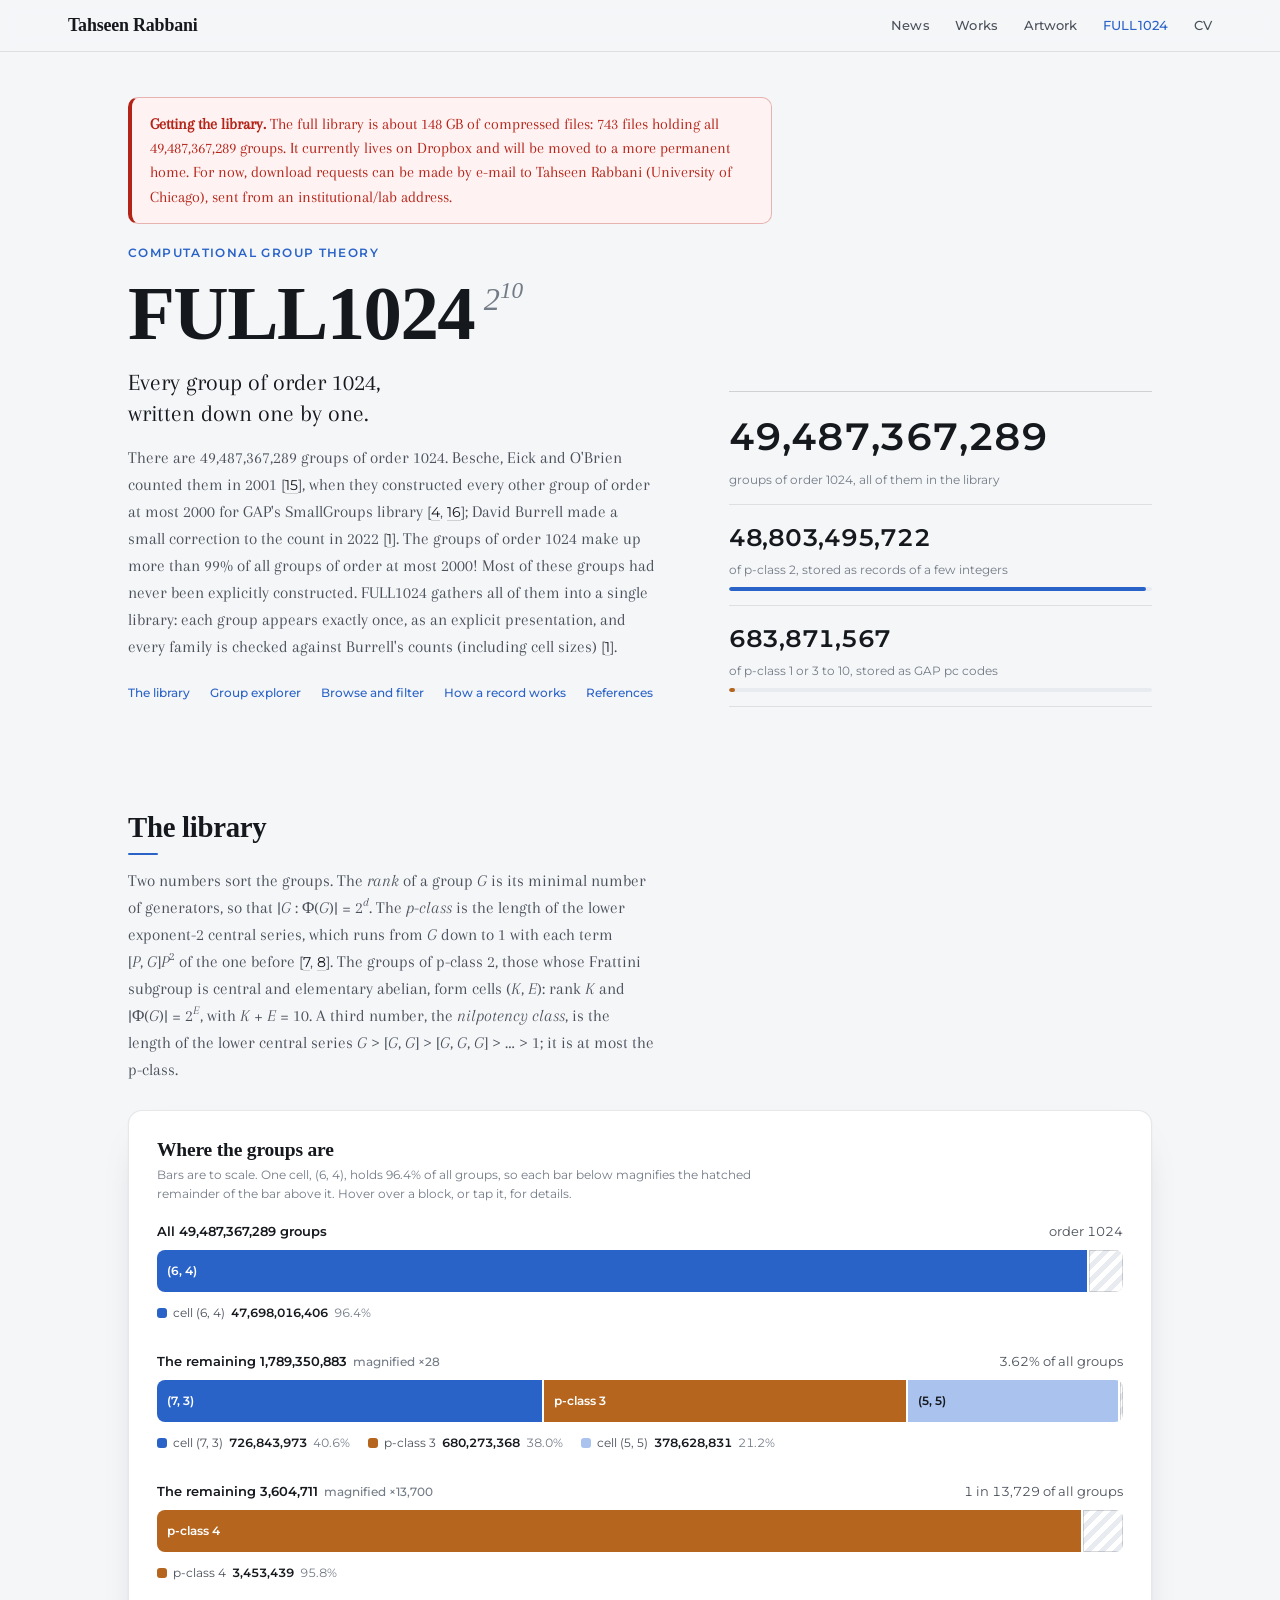
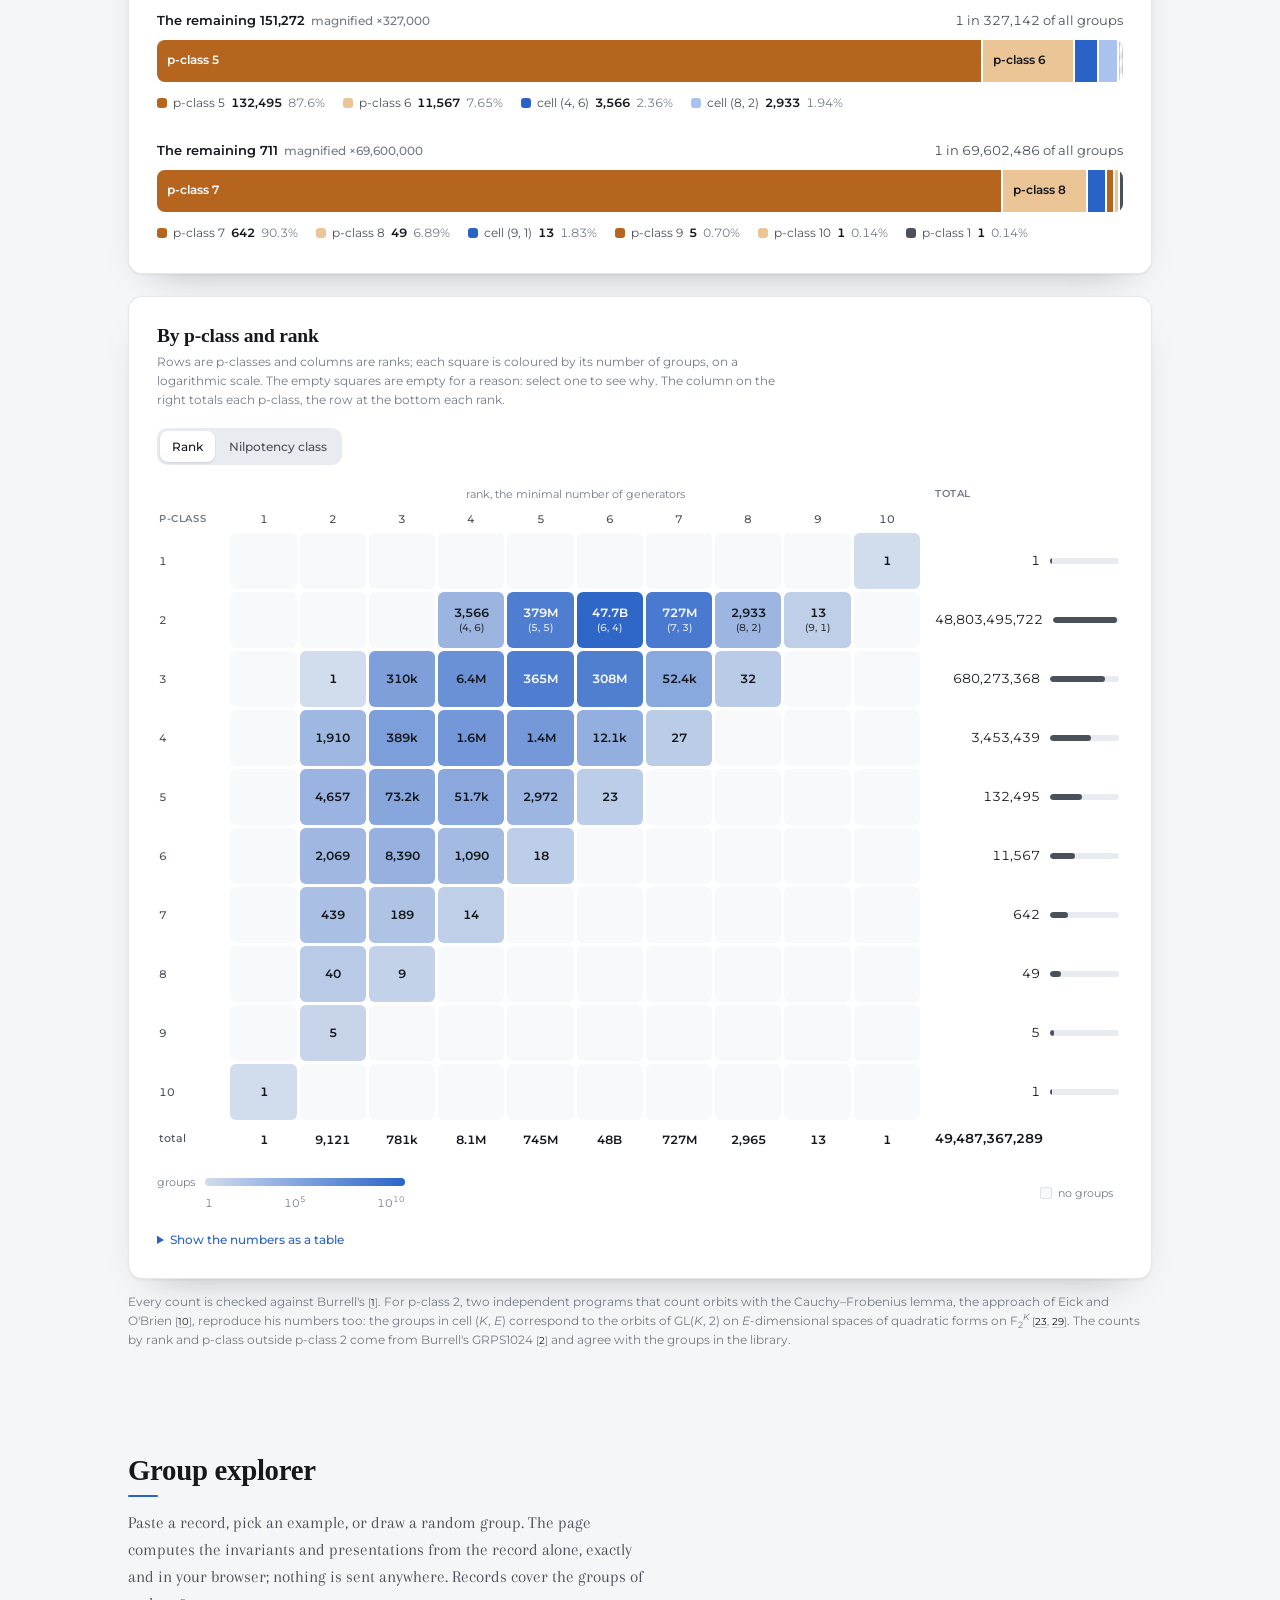
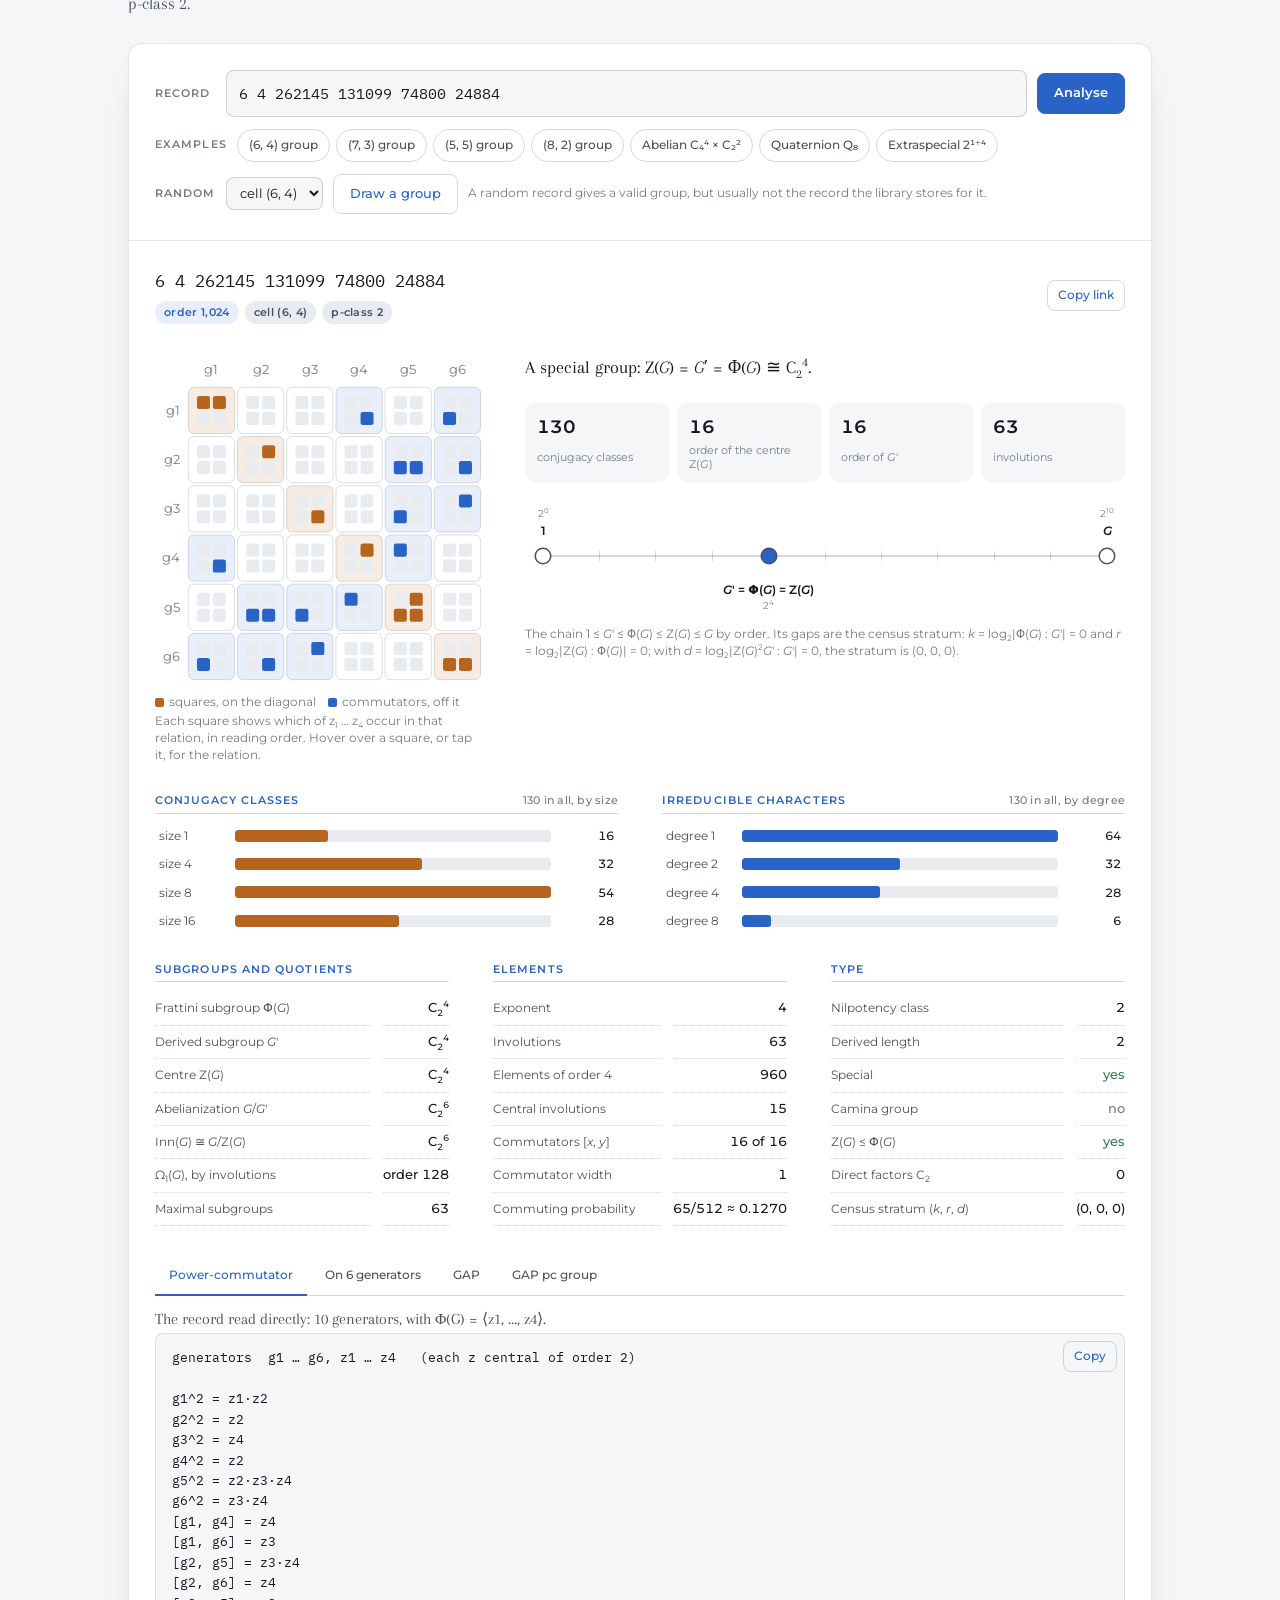
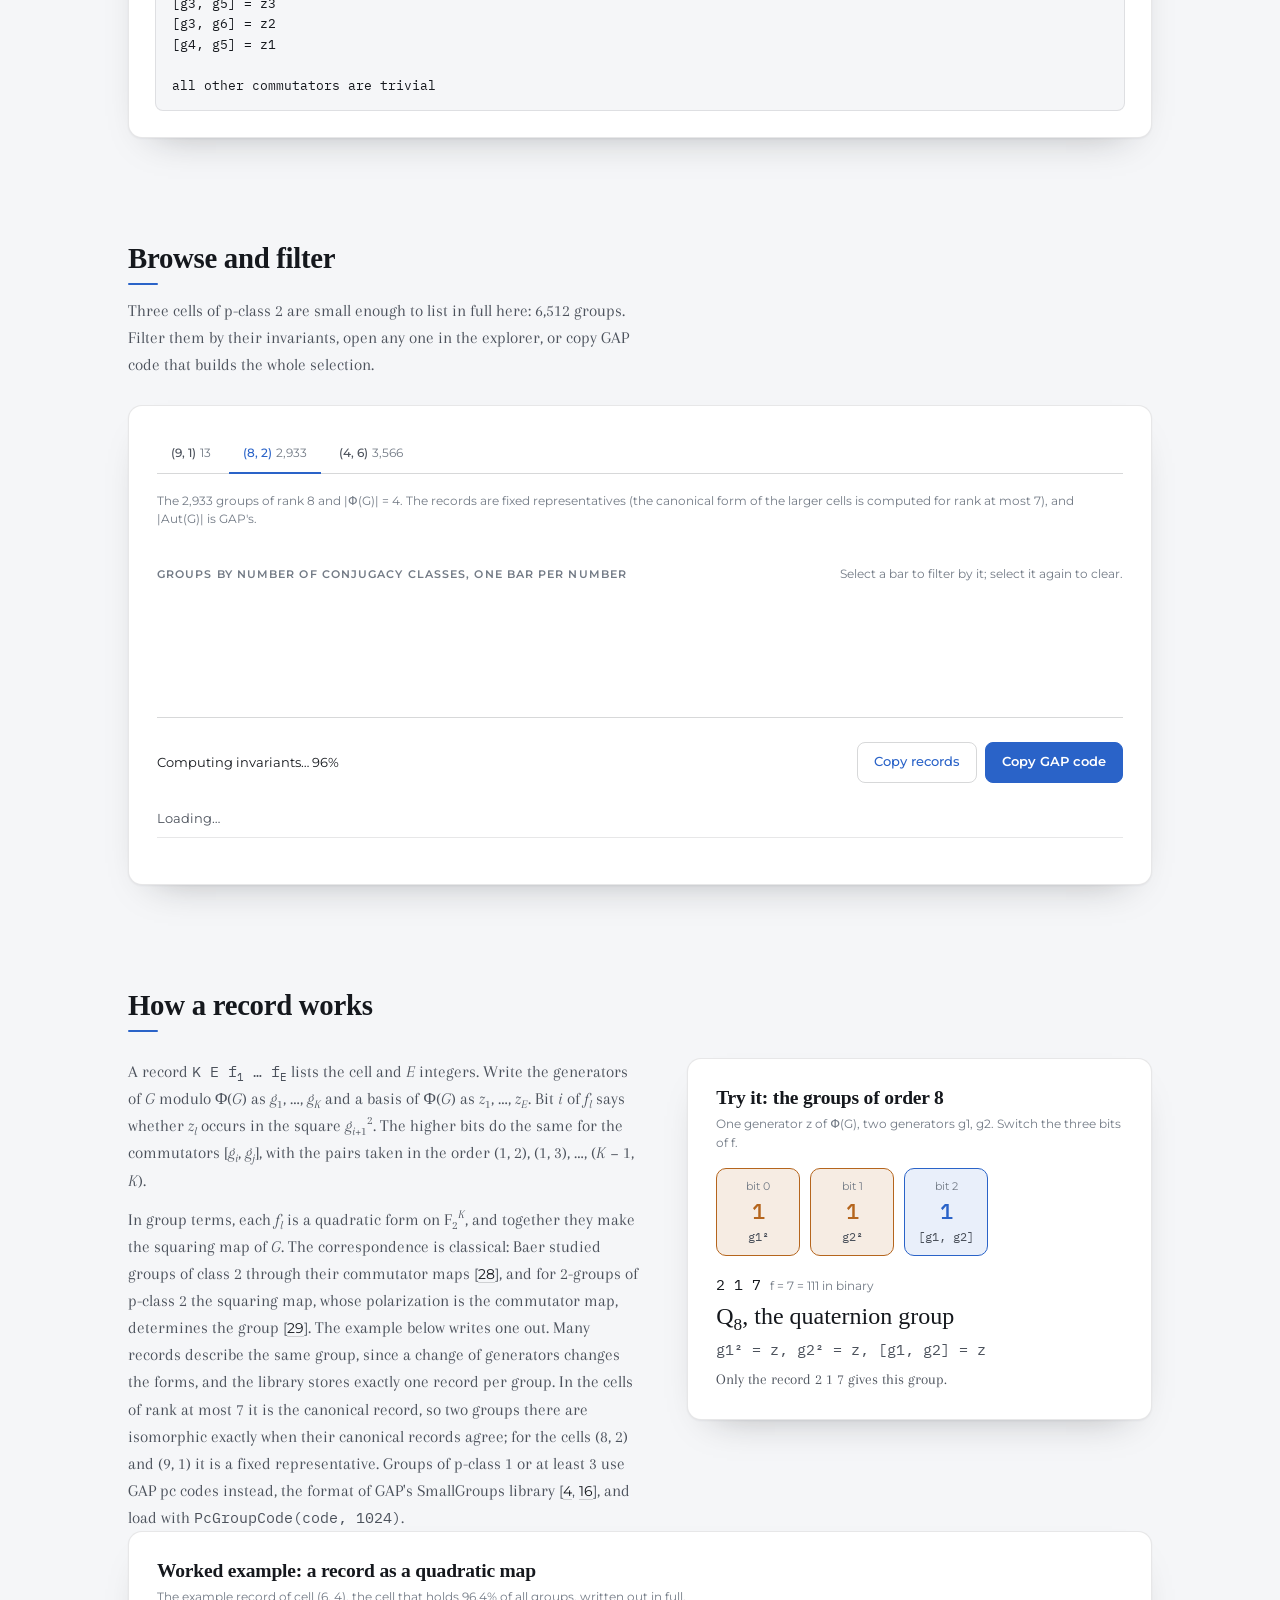
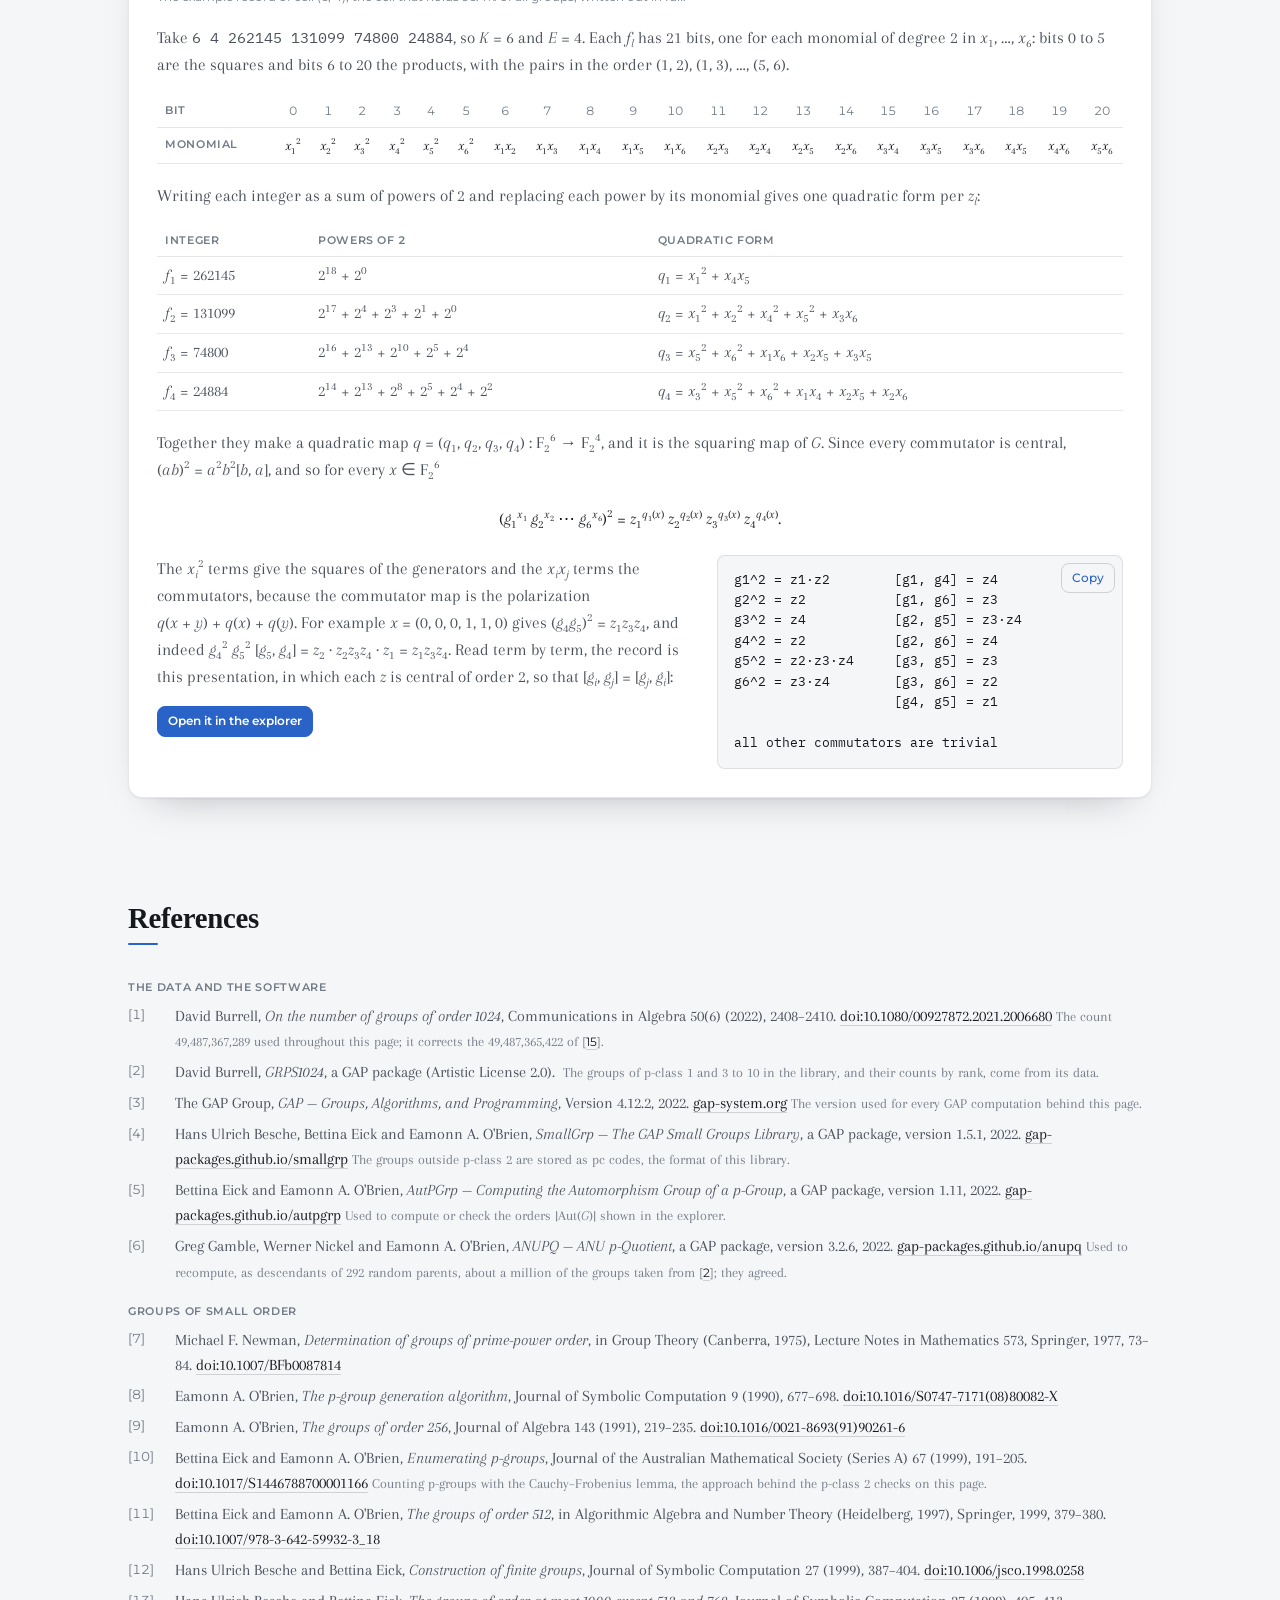
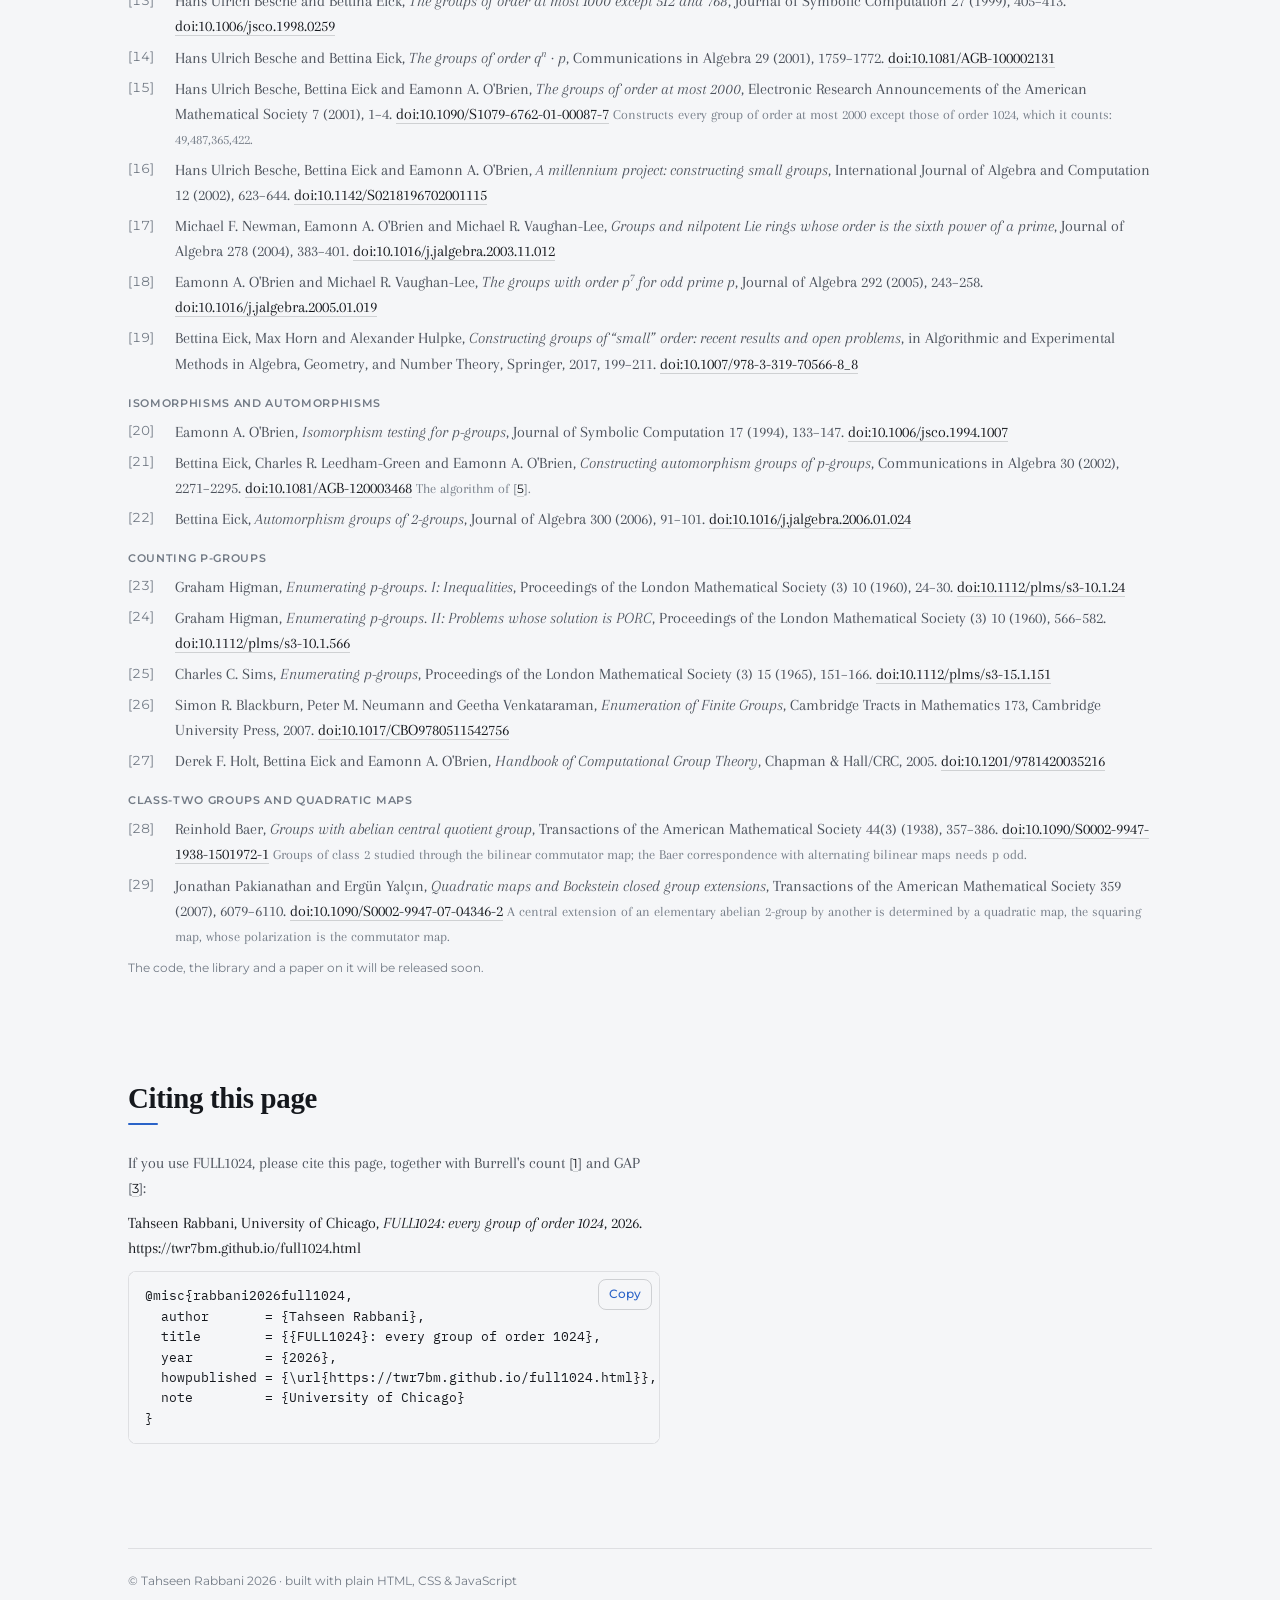
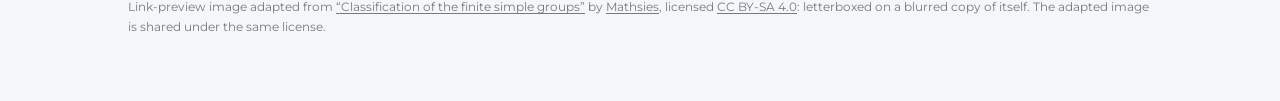
==== commit 622c8833: "FULL1024: link-preview image (CC BY-SA 4.0, credited in the footer) - img/full1024-preview.jpg (1200" ====
--- a/full1024.html
+++ b/full1024.html
@@ -5,6 +5,18 @@
     <meta name="viewport" content="width=device-width, initial-scale=1, viewport-fit=cover">
     <meta name="description" content="FULL1024: every group of order 1024, written down one by one, with interactive charts of the library and an explorer that computes the structure of a group from its record.">
     <meta name="author" content="Tahseen Rabbani">
+    <meta property="og:type" content="website">
+    <meta property="og:site_name" content="Tahseen Rabbani">
+    <meta property="og:title" content="FULL1024: every group of order 1024">
+    <meta property="og:description" content="All 49,487,367,289 groups of order 1024 in one library: each group exactly once, as an explicit presentation, checked against Burrell's counts.">
+    <meta property="og:url" content="https://twr7bm.github.io/full1024.html">
+    <meta property="og:image" content="https://twr7bm.github.io/img/full1024-preview.jpg">
+    <meta property="og:image:type" content="image/jpeg">
+    <meta property="og:image:width" content="1200">
+    <meta property="og:image:height" content="630">
+    <meta property="og:image:alt" content="The classification of the finite simple groups, drawn as a chart: the Lie-type families in a ring, the sporadic groups around them. Adapted from Mathsies, CC BY-SA 4.0.">
+    <meta name="twitter:card" content="summary_large_image">
+    <meta name="twitter:image" content="https://twr7bm.github.io/img/full1024-preview.jpg">
     <link href="img/icon.png" rel="icon" type="image/png">
     <title>FULL1024</title>
 
@@ -371,6 +383,8 @@
     .worked table.forms td { color: var(--ink-2); }
     .worked .display { text-align: center; font-size: 1.06rem; color: var(--ink); overflow-x: auto; white-space: nowrap; padding: 4px 0; }
     .foot { border-top: 1px solid var(--line); padding-top: 22px; font-family: var(--ui); font-size: 0.78rem; color: var(--muted); }
+    .foot .credit { display: block; margin-top: 6px; }
+    .foot a { color: inherit; text-decoration: underline; text-underline-offset: 2px; }
 
     @media (max-width: 900px) {
         .hero { grid-template-columns: 1fr; align-items: start; }
@@ -635,7 +649,7 @@
         </div>
     </section>
 
-    <footer class="foot">&copy; Tahseen Rabbani 2026 · built with plain HTML, CSS &amp; JavaScript</footer>
+    <footer class="foot">&copy; Tahseen Rabbani 2026 · built with plain HTML, CSS &amp; JavaScript<span class="credit">Link-preview image adapted from <a href="https://commons.wikimedia.org/wiki/File:Classification_of_the_finite_simple_groups.jpg">“Classification of the finite simple groups”</a> by <a href="https://commons.wikimedia.org/wiki/User:Mathsies">Mathsies</a>, licensed <a href="https://creativecommons.org/licenses/by-sa/4.0/">CC BY-SA 4.0</a>: letterboxed on a blurred copy of itself. The adapted image is shared under the same license.</span></footer>
 </main>
 
 <div class="tip" id="tip" role="tooltip" hidden></div>
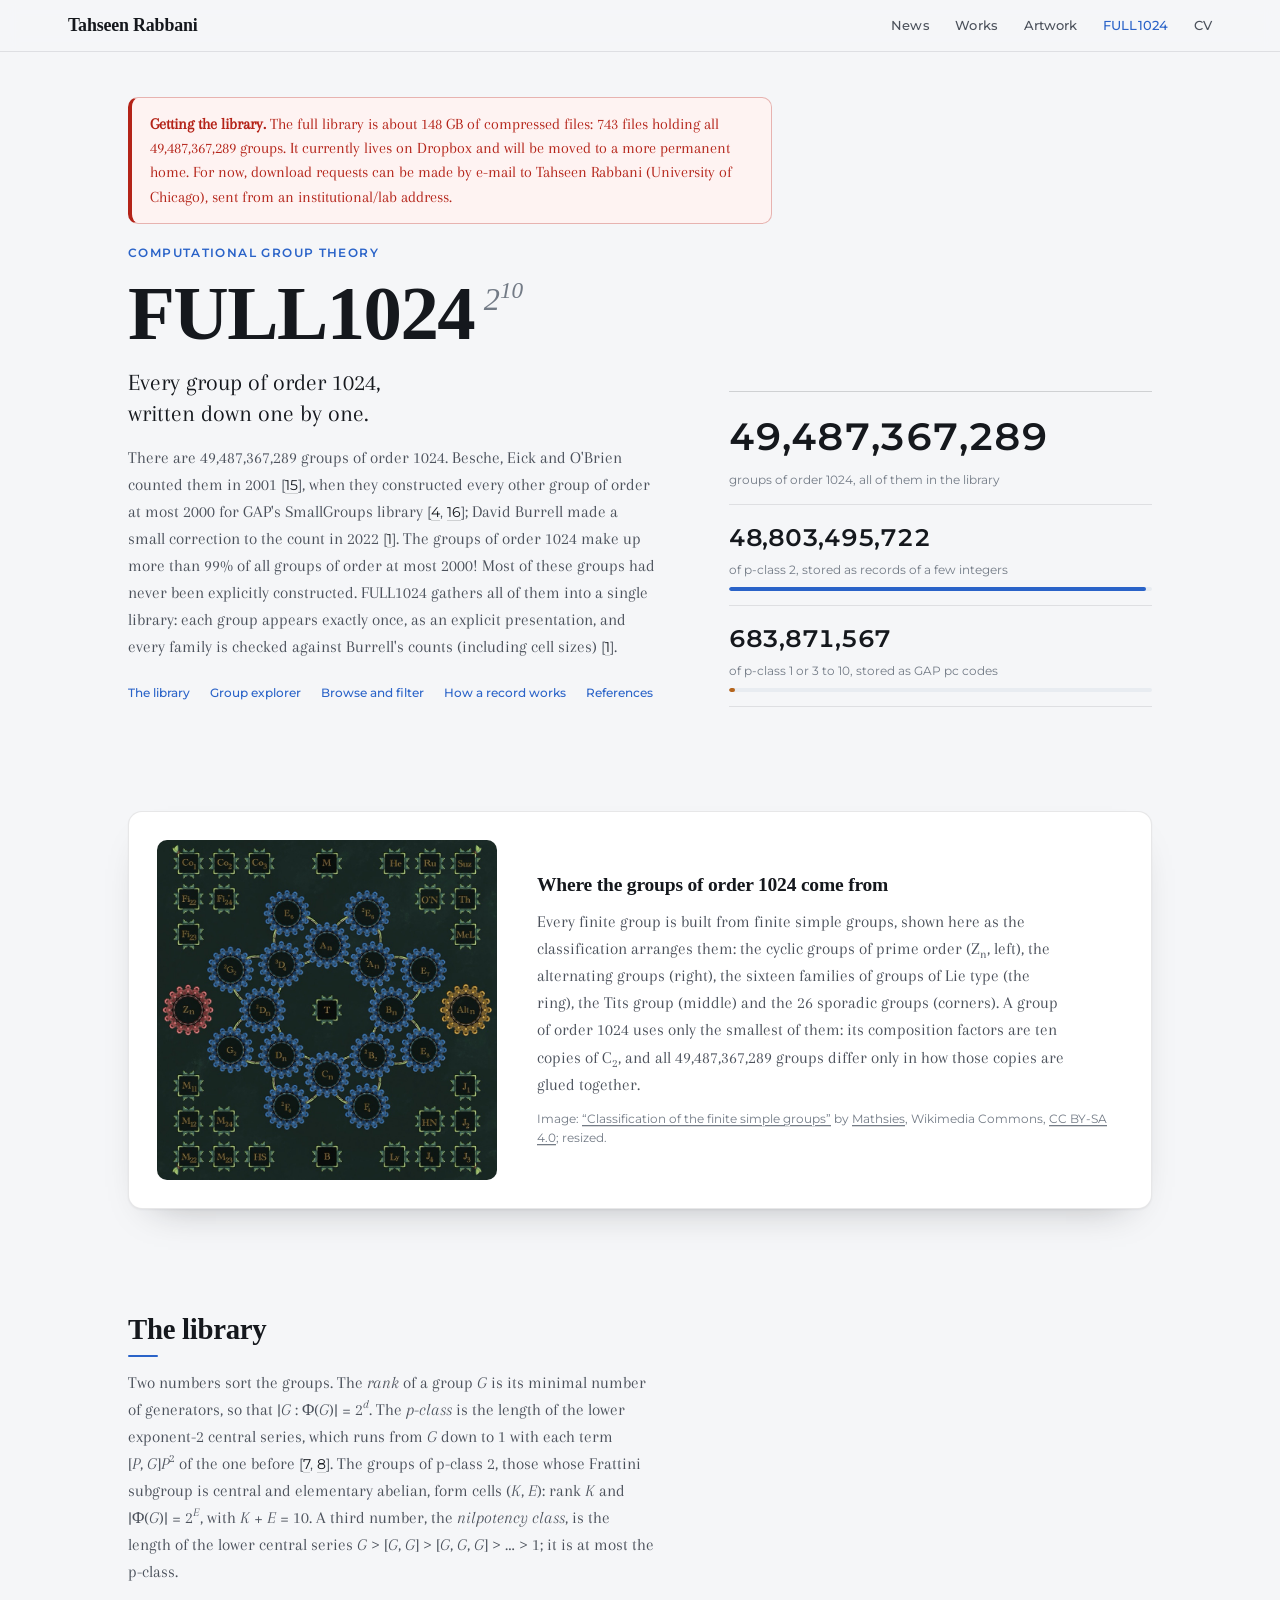
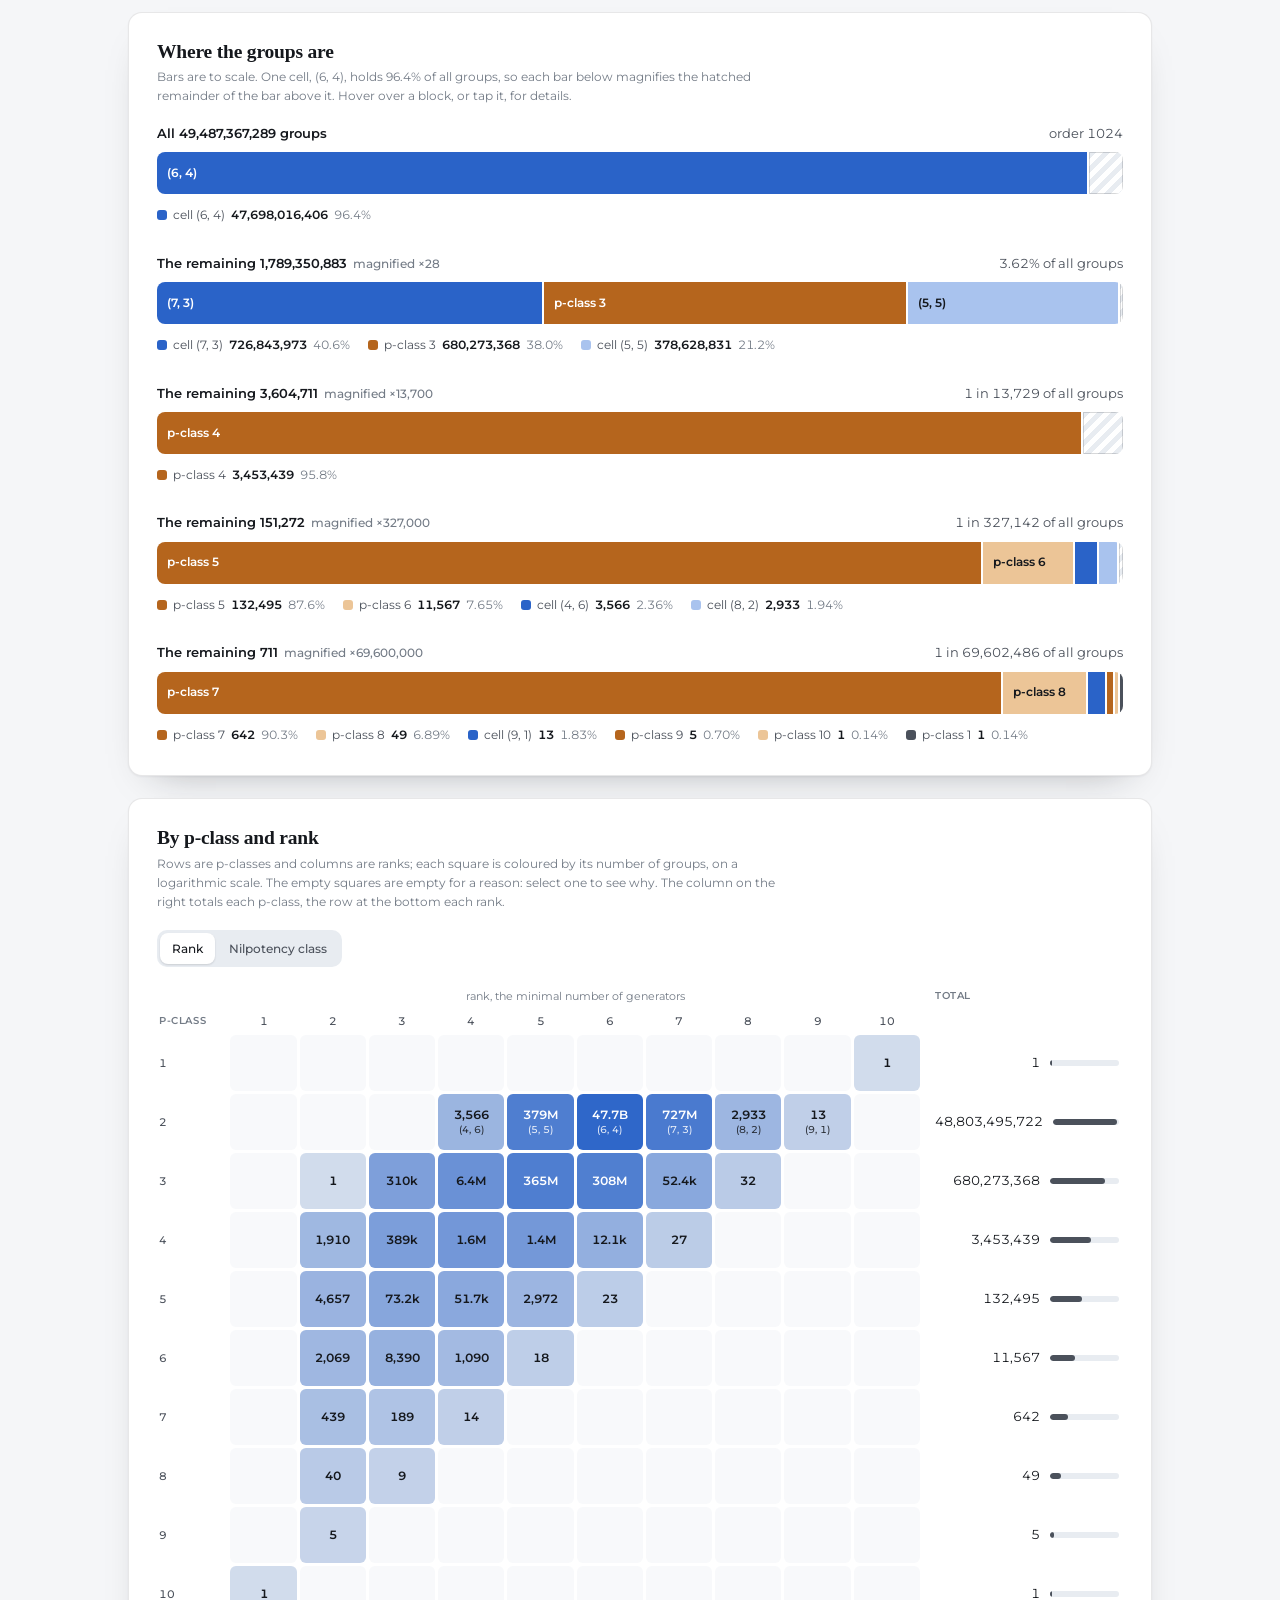
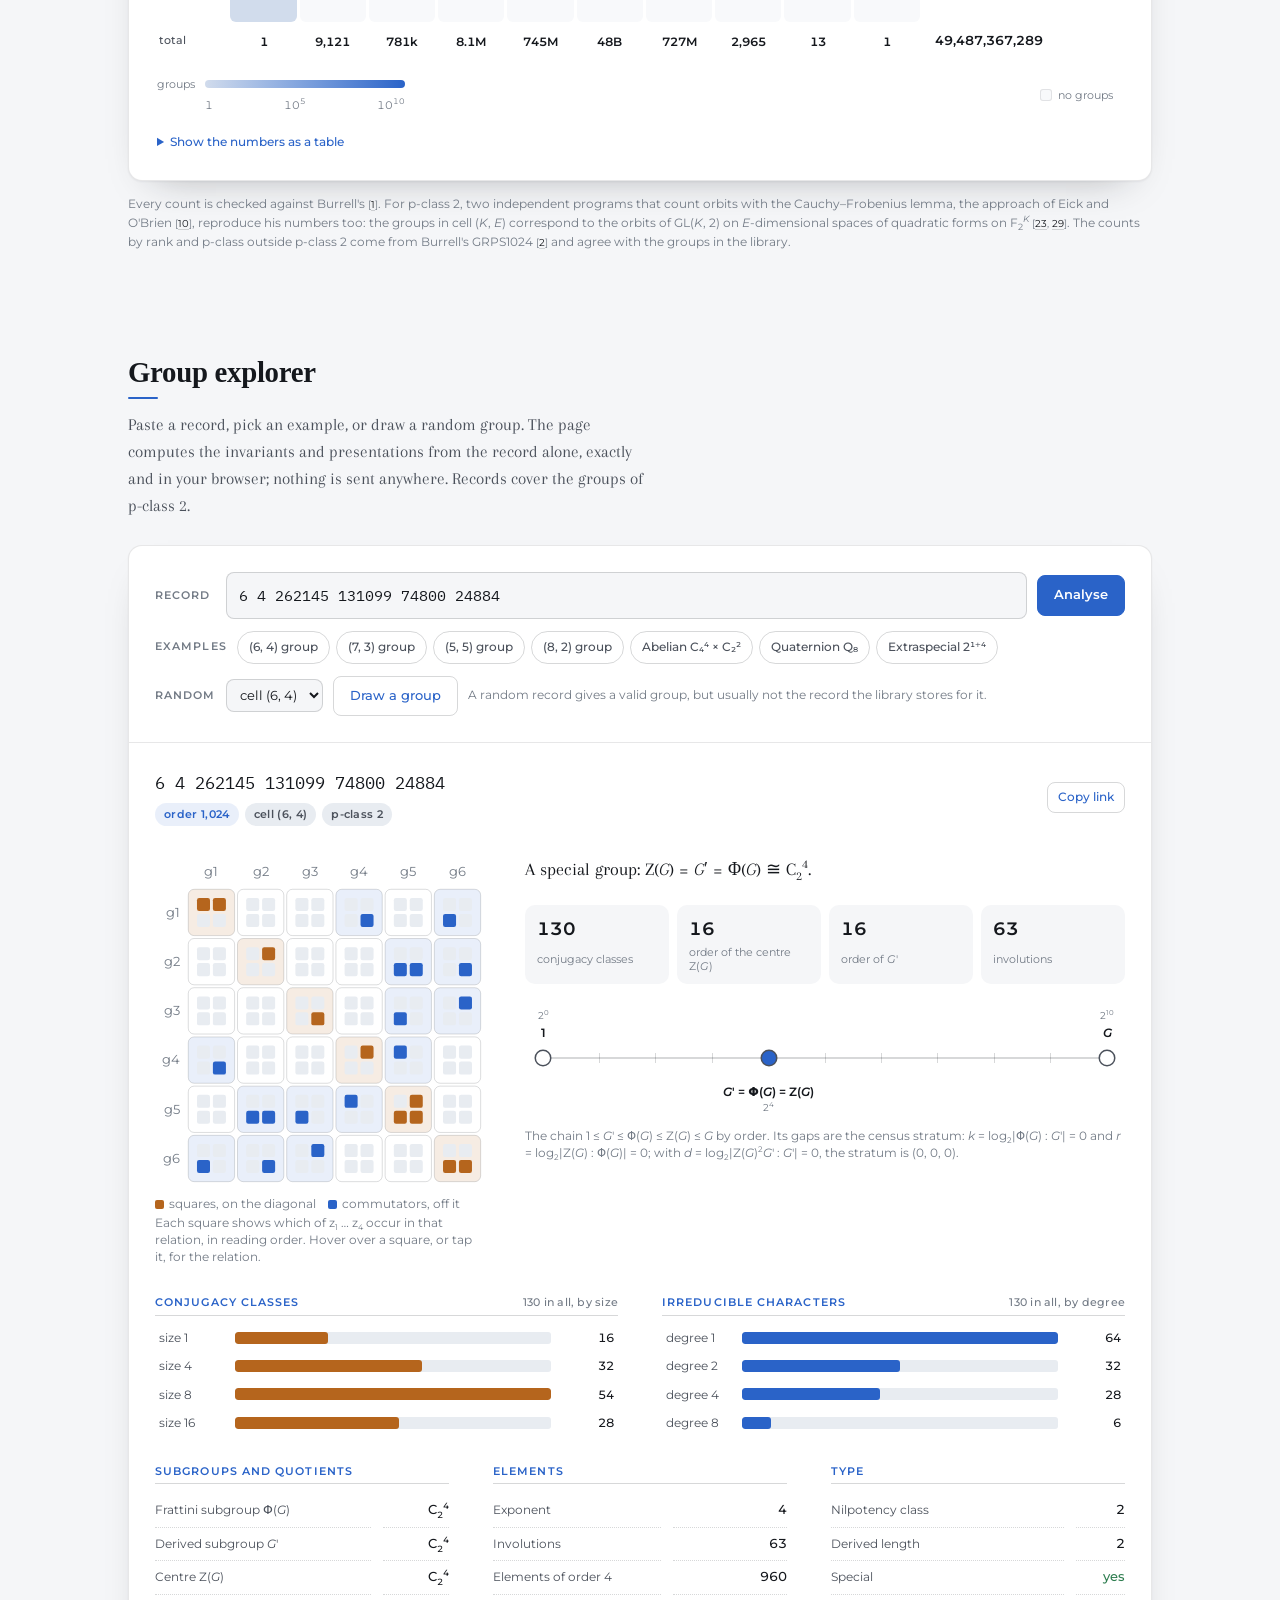
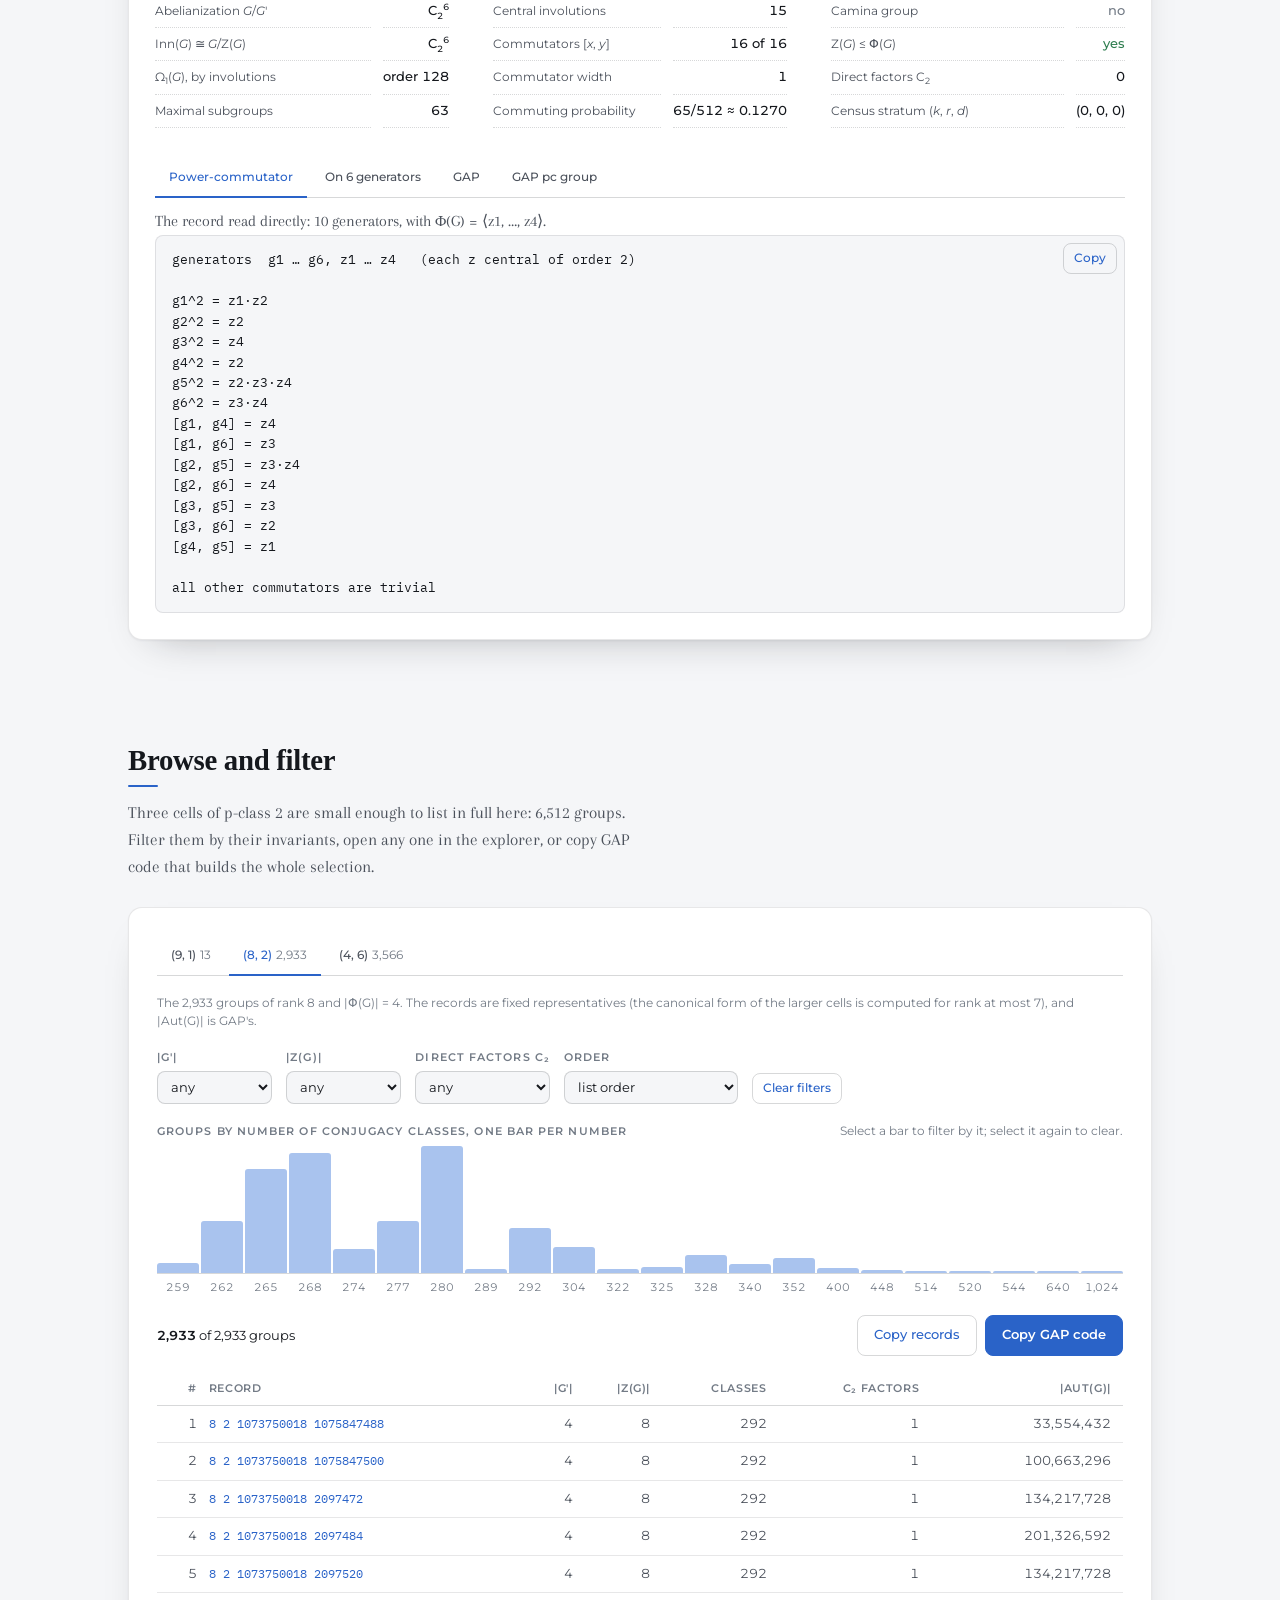
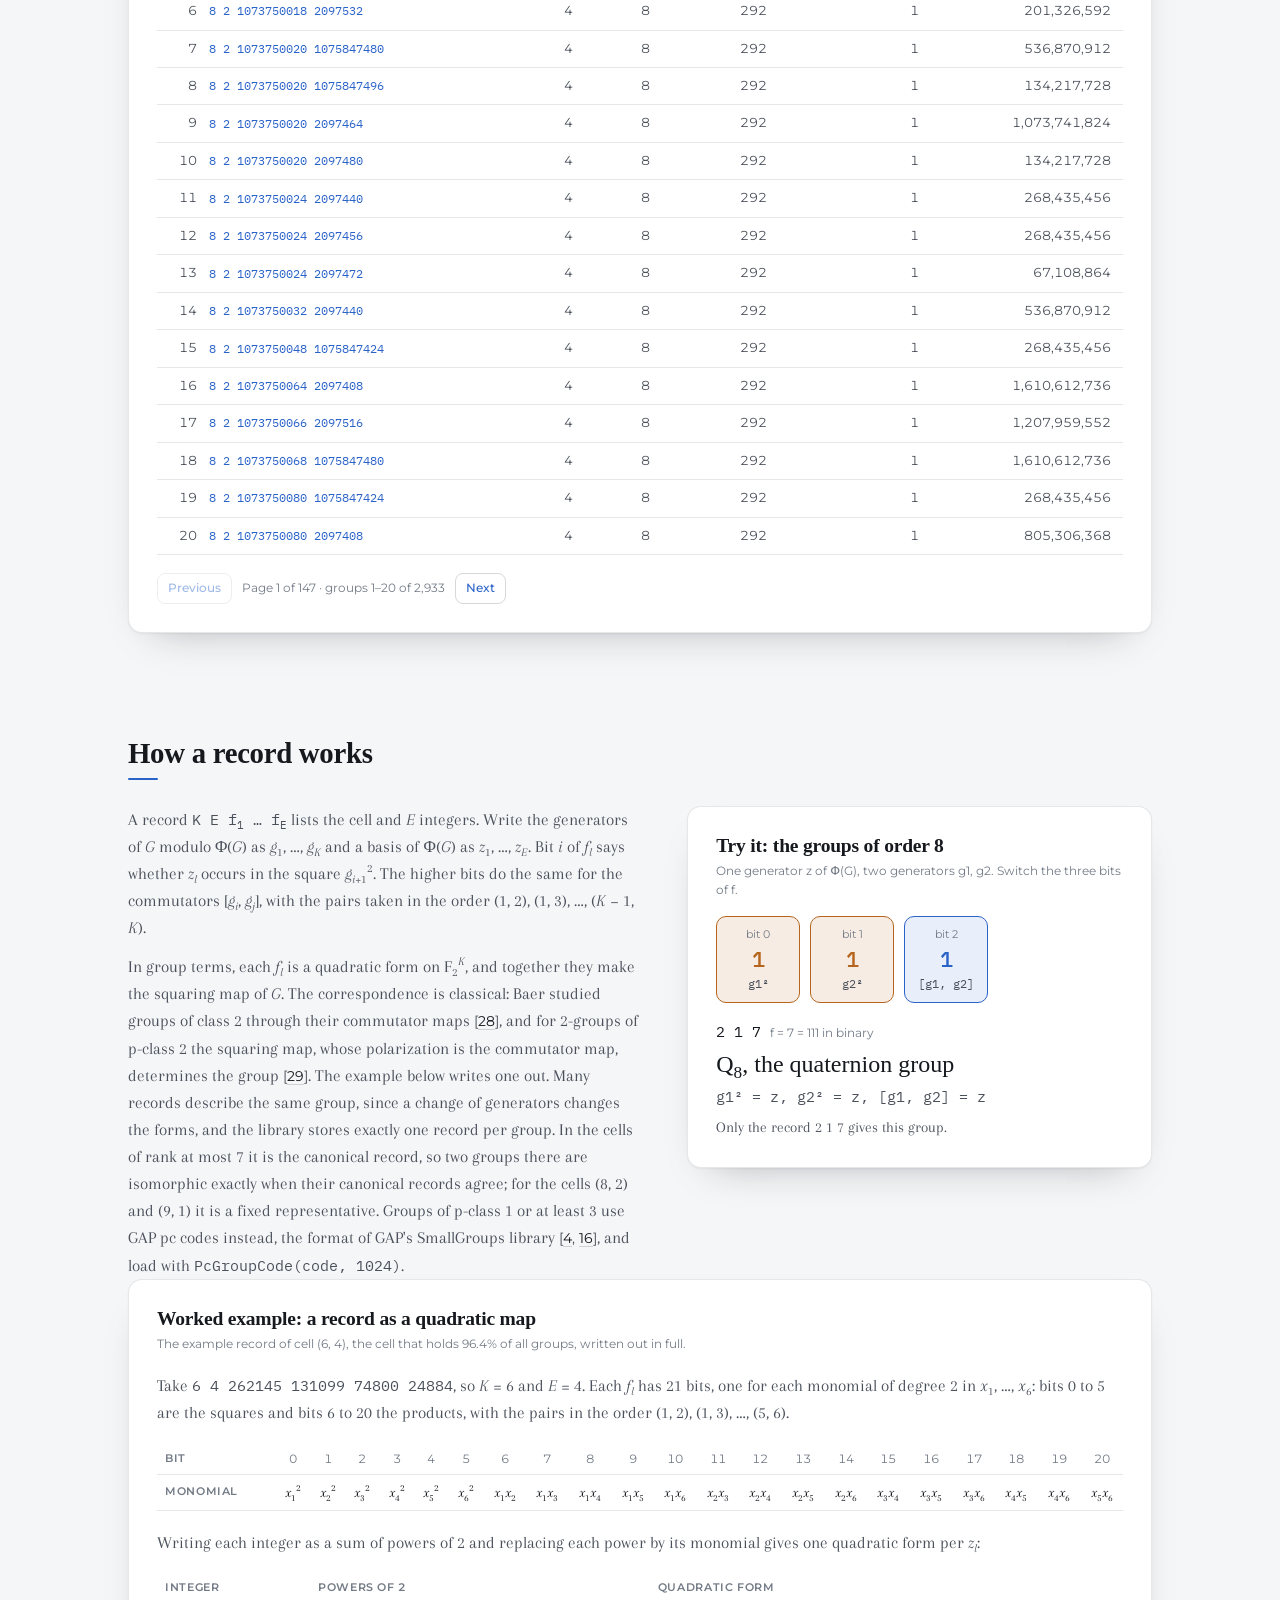
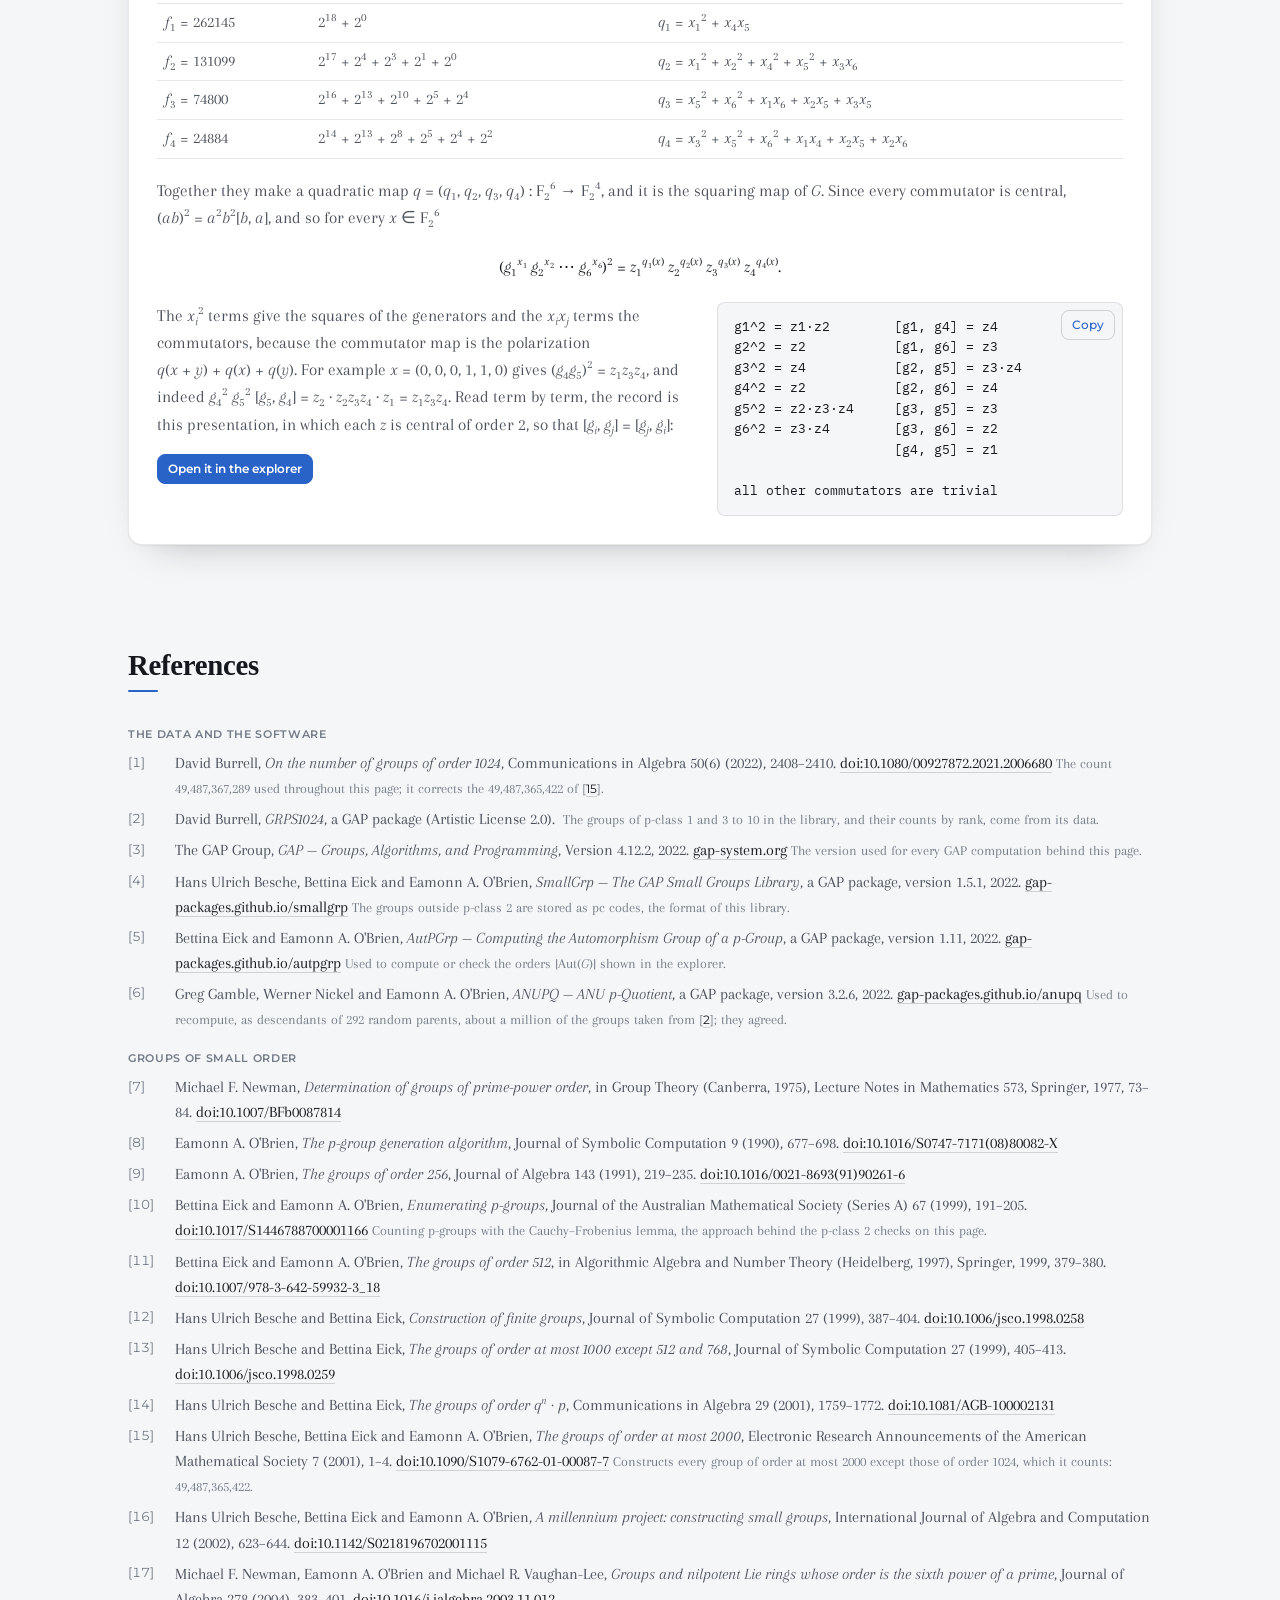
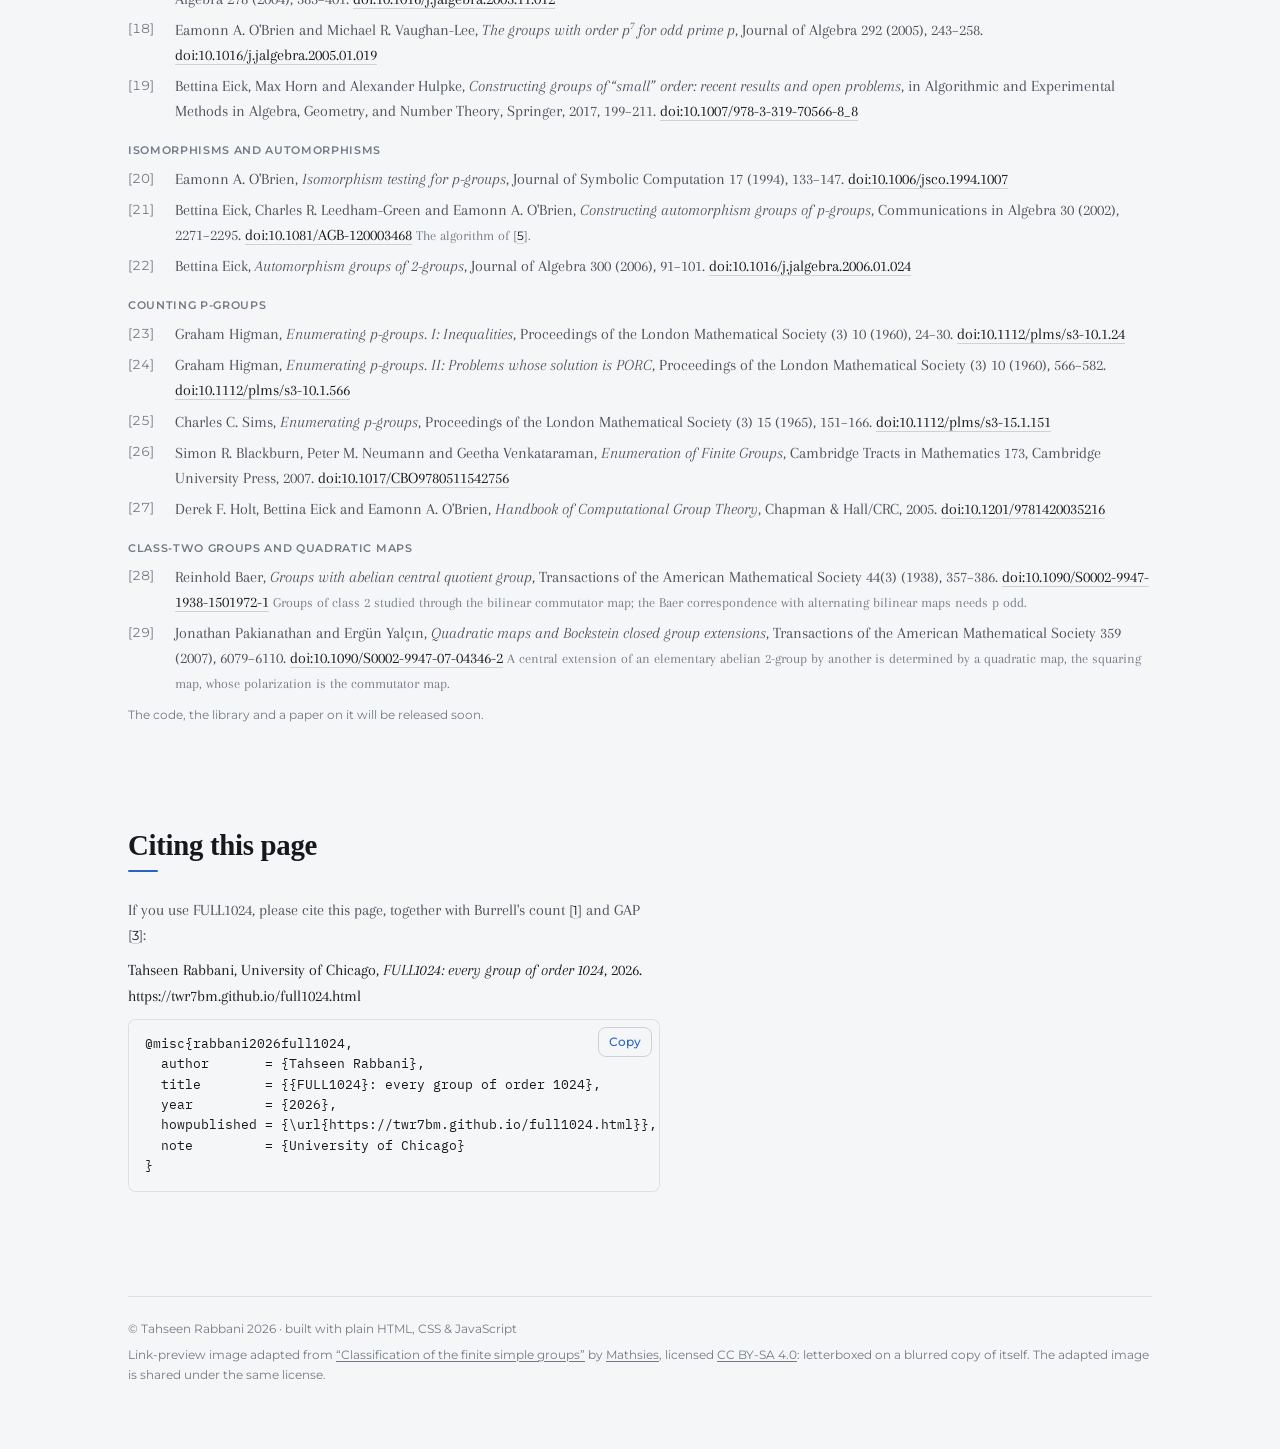
==== commit 6bbcdb6b: "FULL1024: the classification chart as a figure after the opening "Classification of the finite simpl" ====
--- a/full1024.html
+++ b/full1024.html
@@ -384,6 +384,12 @@
     .worked .display { text-align: center; font-size: 1.06rem; color: var(--ink); overflow-x: auto; white-space: nowrap; padding: 4px 0; }
     .foot { border-top: 1px solid var(--line); padding-top: 22px; font-family: var(--ui); font-size: 0.78rem; color: var(--muted); }
     .foot .credit { display: block; margin-top: 6px; }
+    .panel.cfsg { margin: 0; grid-template-columns: minmax(0, 340px) minmax(0, 1fr); gap: clamp(18px, 4vw, 40px); align-items: center; }
+    .cfsg img { width: 100%; height: auto; display: block; border-radius: 10px; }
+    .cfsg figcaption { display: grid; gap: 12px; font-family: inherit; font-size: inherit; line-height: inherit; color: var(--ink-2); }   /* a caption in prose, not the small chart-caption style */
+    .cfsg h3 { font-family: var(--head); font-size: 1.22rem; color: var(--ink); }
+    .cfsg .note a { color: inherit; text-decoration: underline; text-underline-offset: 2px; }
+    @media (max-width: 720px) { .panel.cfsg { grid-template-columns: minmax(0, 1fr); } .cfsg img { max-width: 420px; justify-self: center; } }
     .foot a { color: inherit; text-decoration: underline; text-underline-offset: 2px; }
 
     @media (max-width: 900px) {
@@ -458,6 +464,15 @@
             <div class="fig"><b>683,871,567</b><span>of p-class 1 or 3 to 10, stored as GAP pc codes</span><div class="share" role="img" aria-label="1.38% of all groups"><i class="k3" style="width:1.38%"></i></div></div>
         </div>
     </section>
+
+    <figure class="panel cfsg">
+        <img src="img/cfsg.jpg" width="900" height="900" loading="lazy" alt="Chart of the classification of the finite simple groups: the cyclic groups of prime order and the alternating groups on either side, the sixteen families of groups of Lie type in a ring, the Tits group in the middle, and the 26 sporadic groups in the corners.">
+        <figcaption>
+            <h3>Where the groups of order 1024 come from</h3>
+            <p class="prose">Every finite group is built from finite simple groups, shown here as the classification arranges them: the cyclic groups of prime order (Z<sub>n</sub>, left), the alternating groups (right), the sixteen families of groups of Lie type (the ring), the Tits group (middle) and the 26 sporadic groups (corners). A group of order 1024 uses only the smallest of them: its composition factors are ten copies of C<sub>2</sub>, and all 49,487,367,289 groups differ only in how those copies are glued together.</p>
+            <p class="note">Image: <a href="https://commons.wikimedia.org/wiki/File:Classification_of_the_finite_simple_groups.jpg">“Classification of the finite simple groups”</a> by <a href="https://commons.wikimedia.org/wiki/User:Mathsies">Mathsies</a>, Wikimedia Commons, <a href="https://creativecommons.org/licenses/by-sa/4.0/">CC BY-SA 4.0</a>; resized.</p>
+        </figcaption>
+    </figure>
 
     <section id="census">
         <div class="intro">
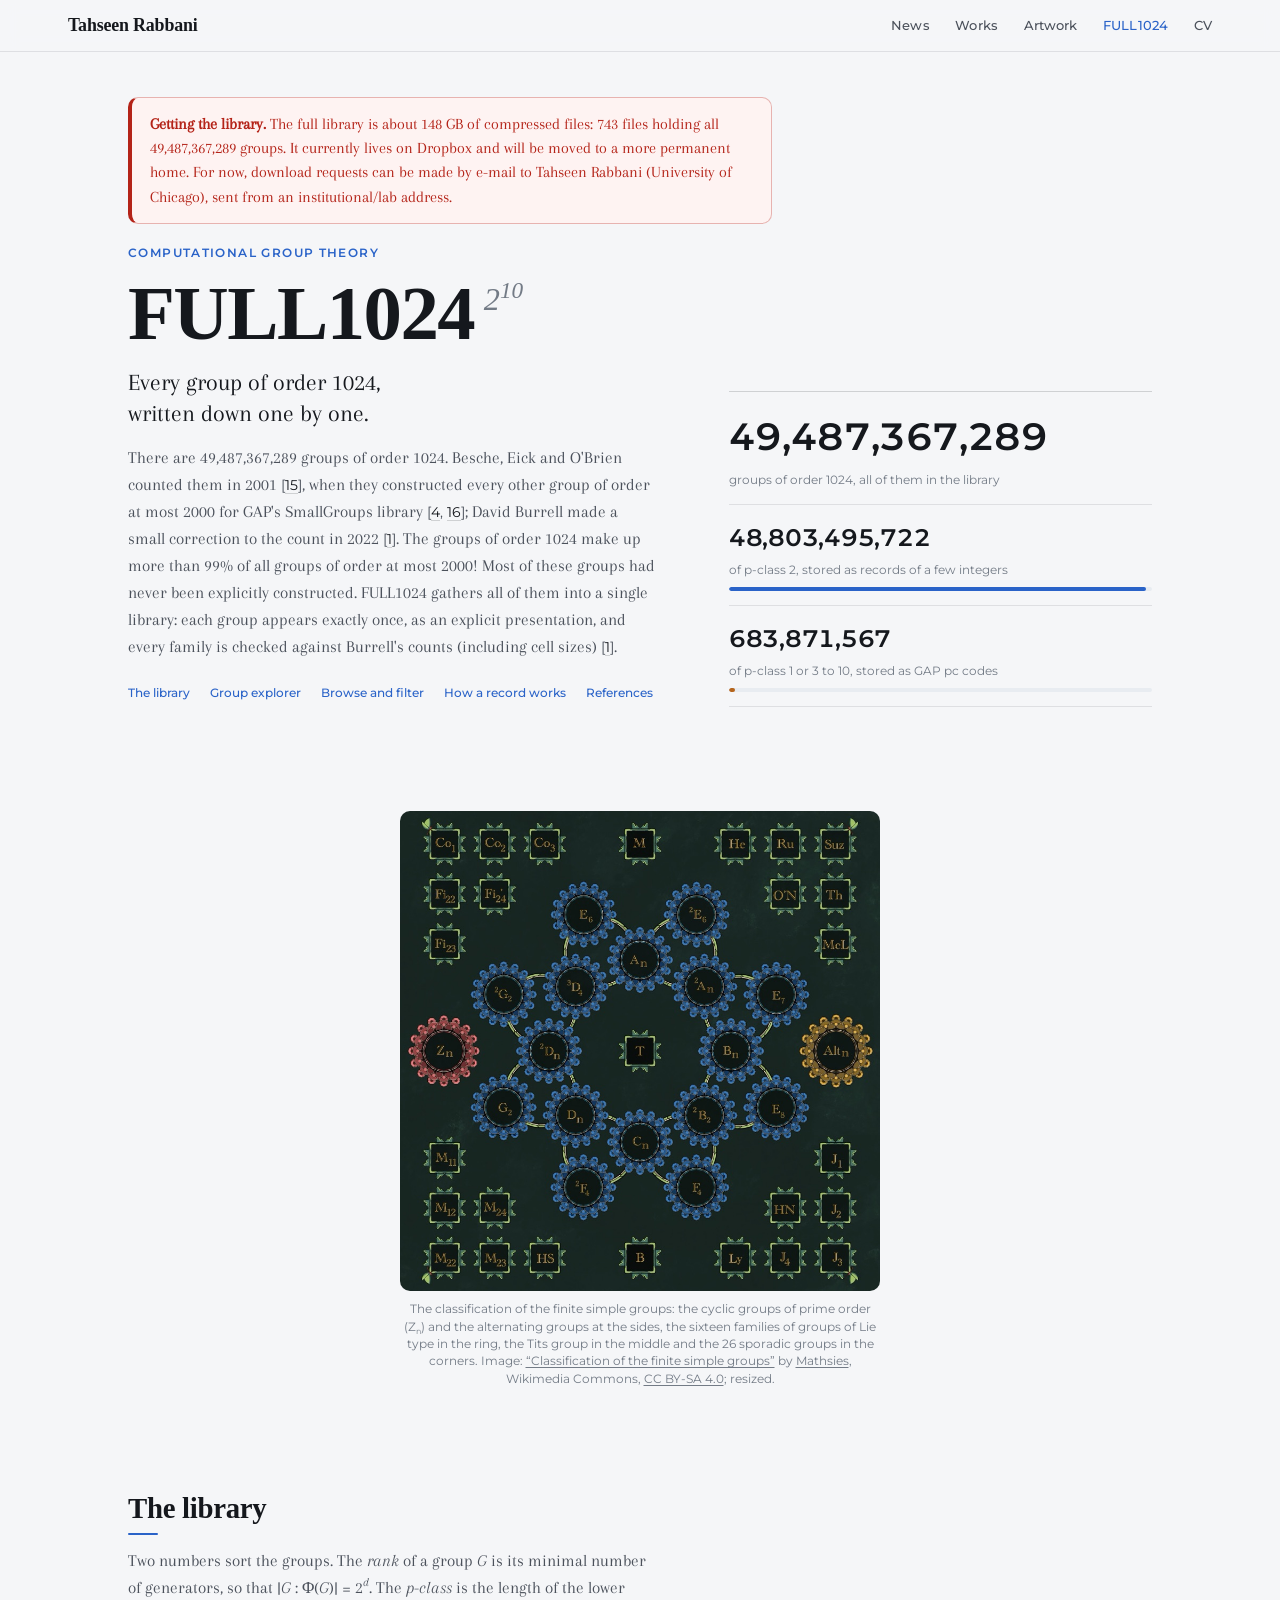
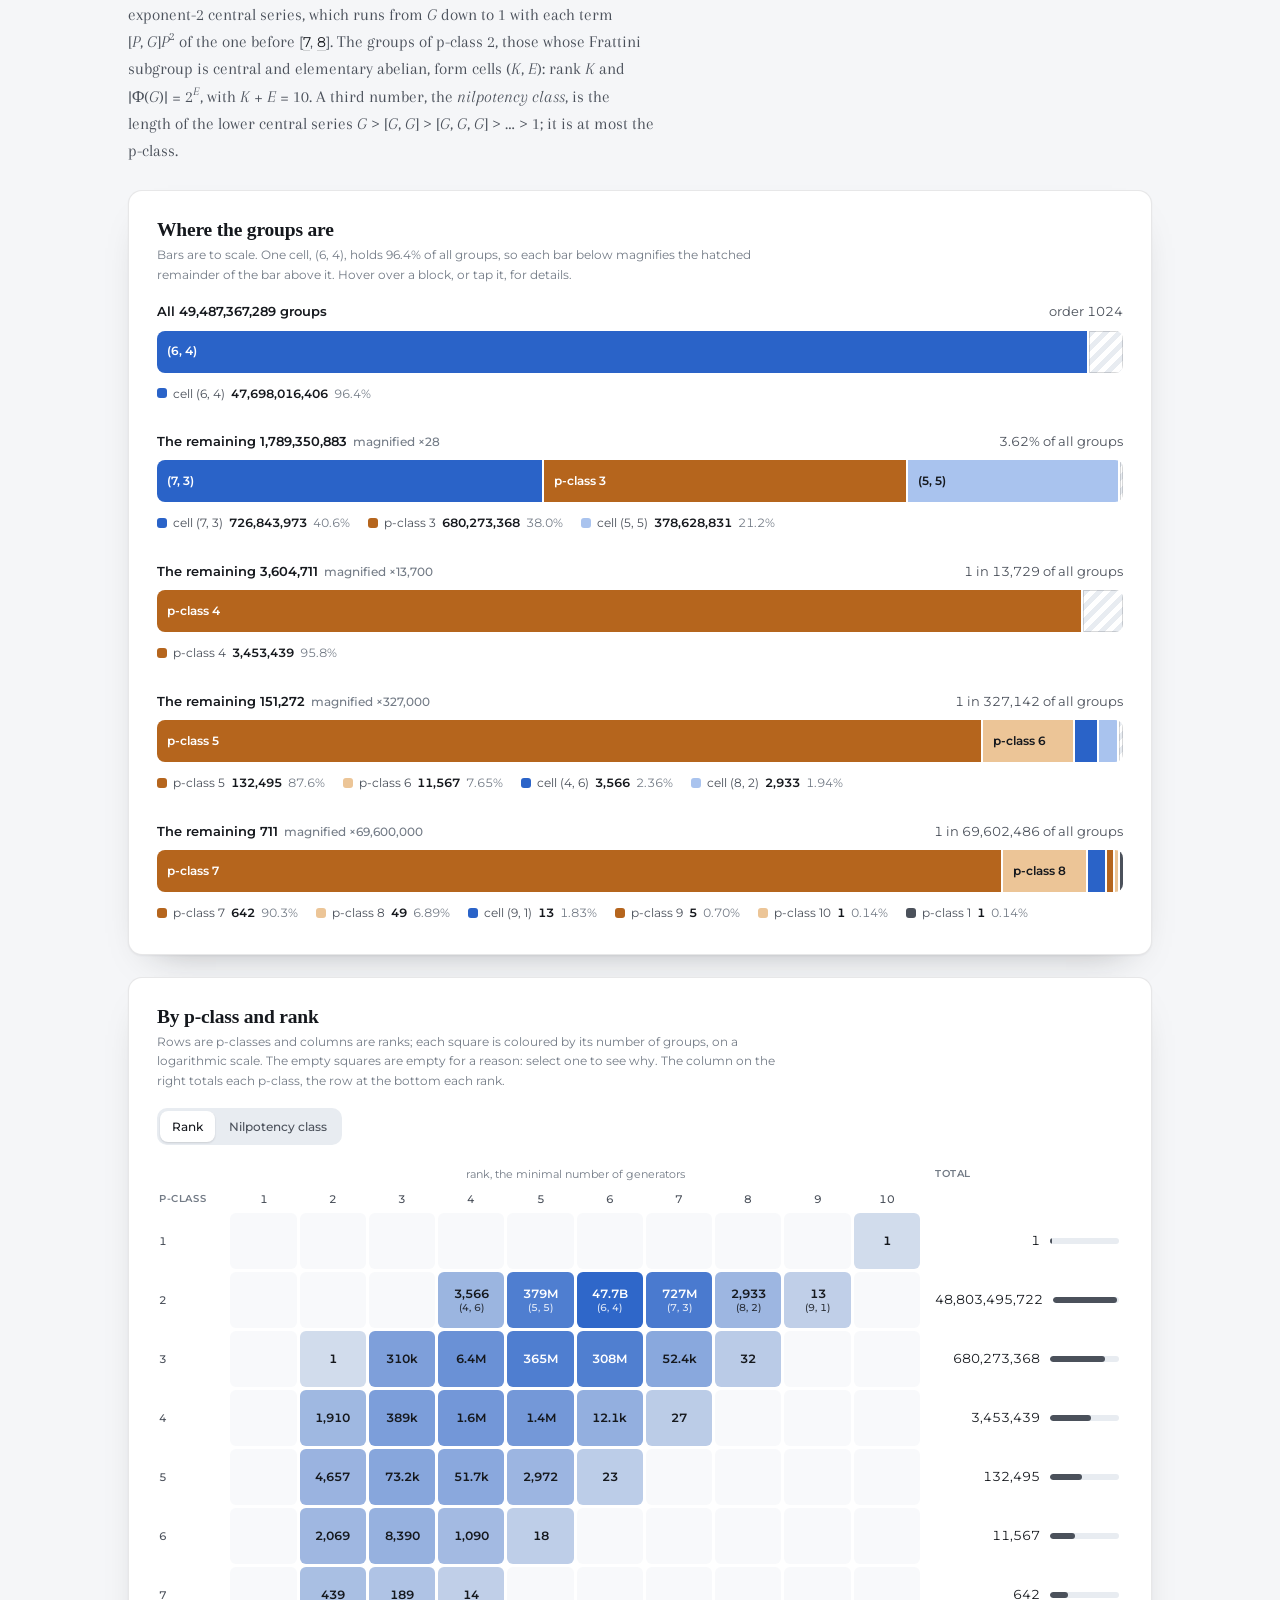
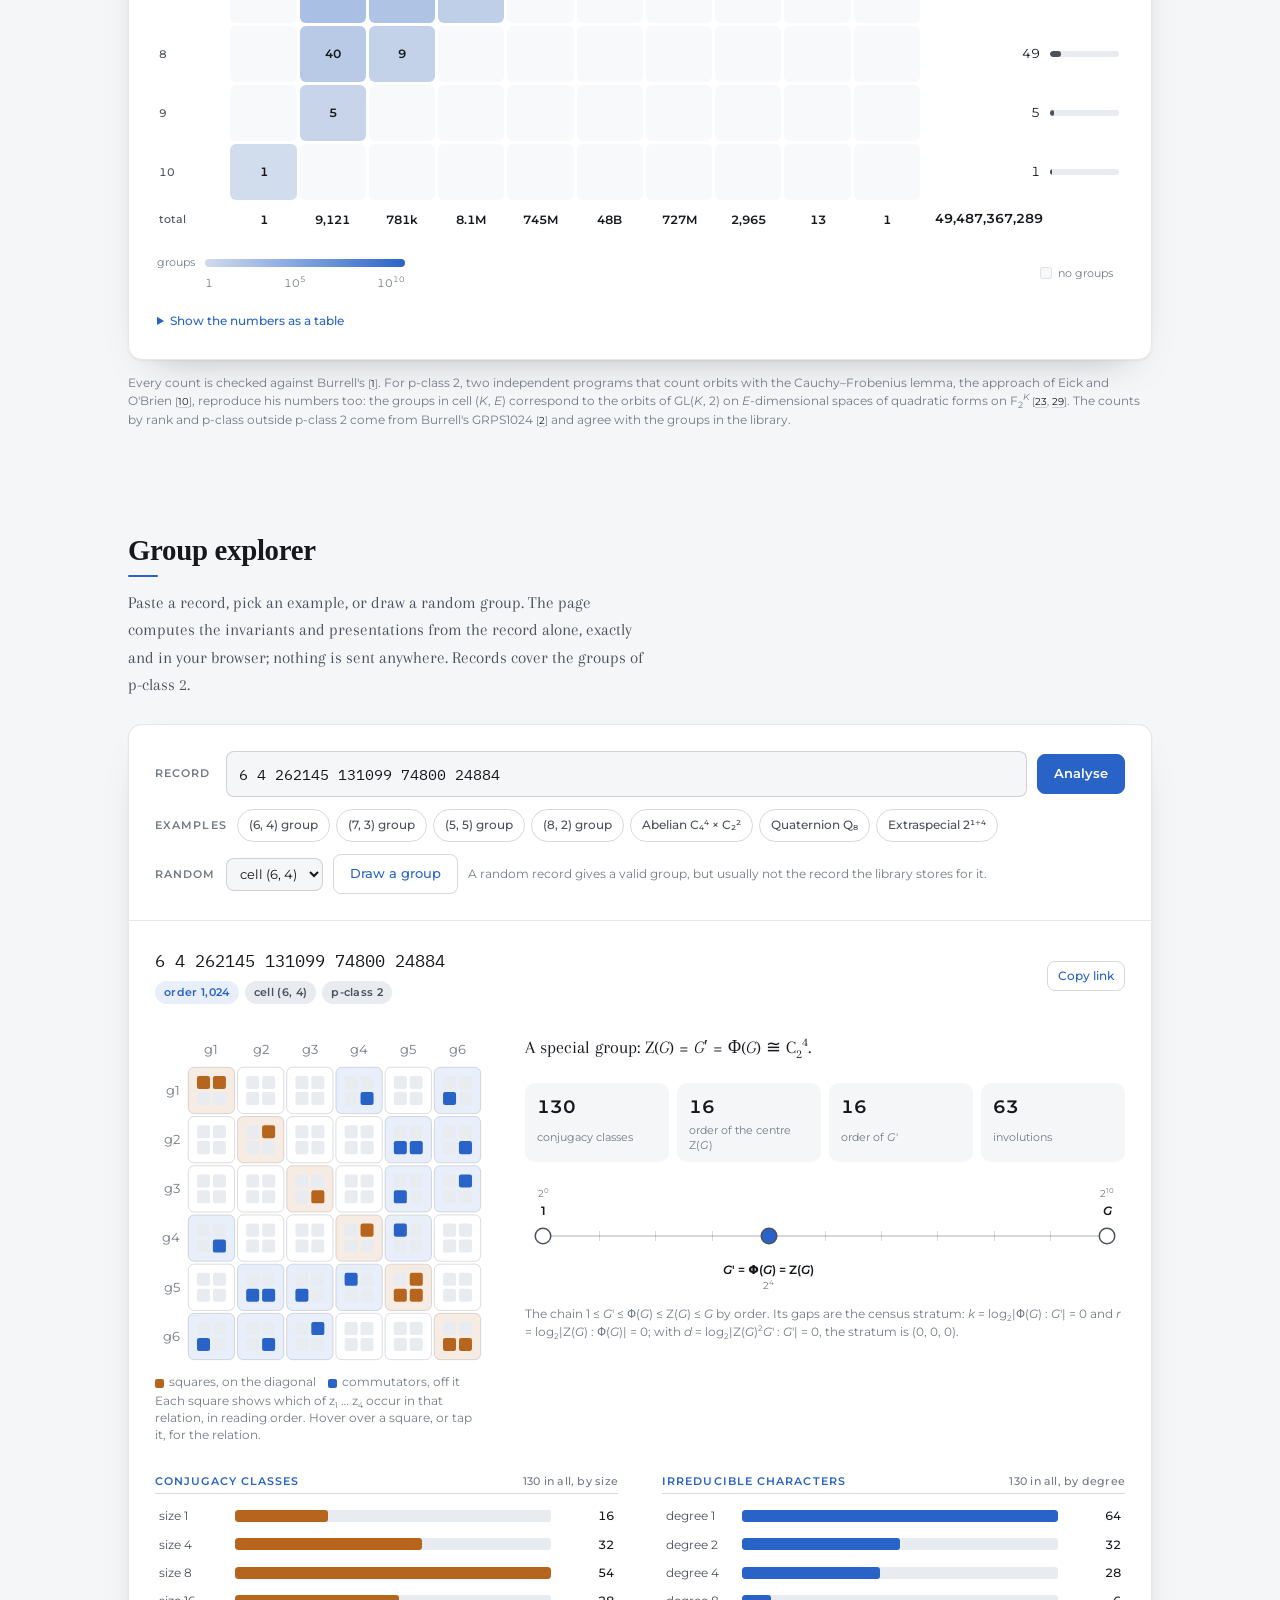
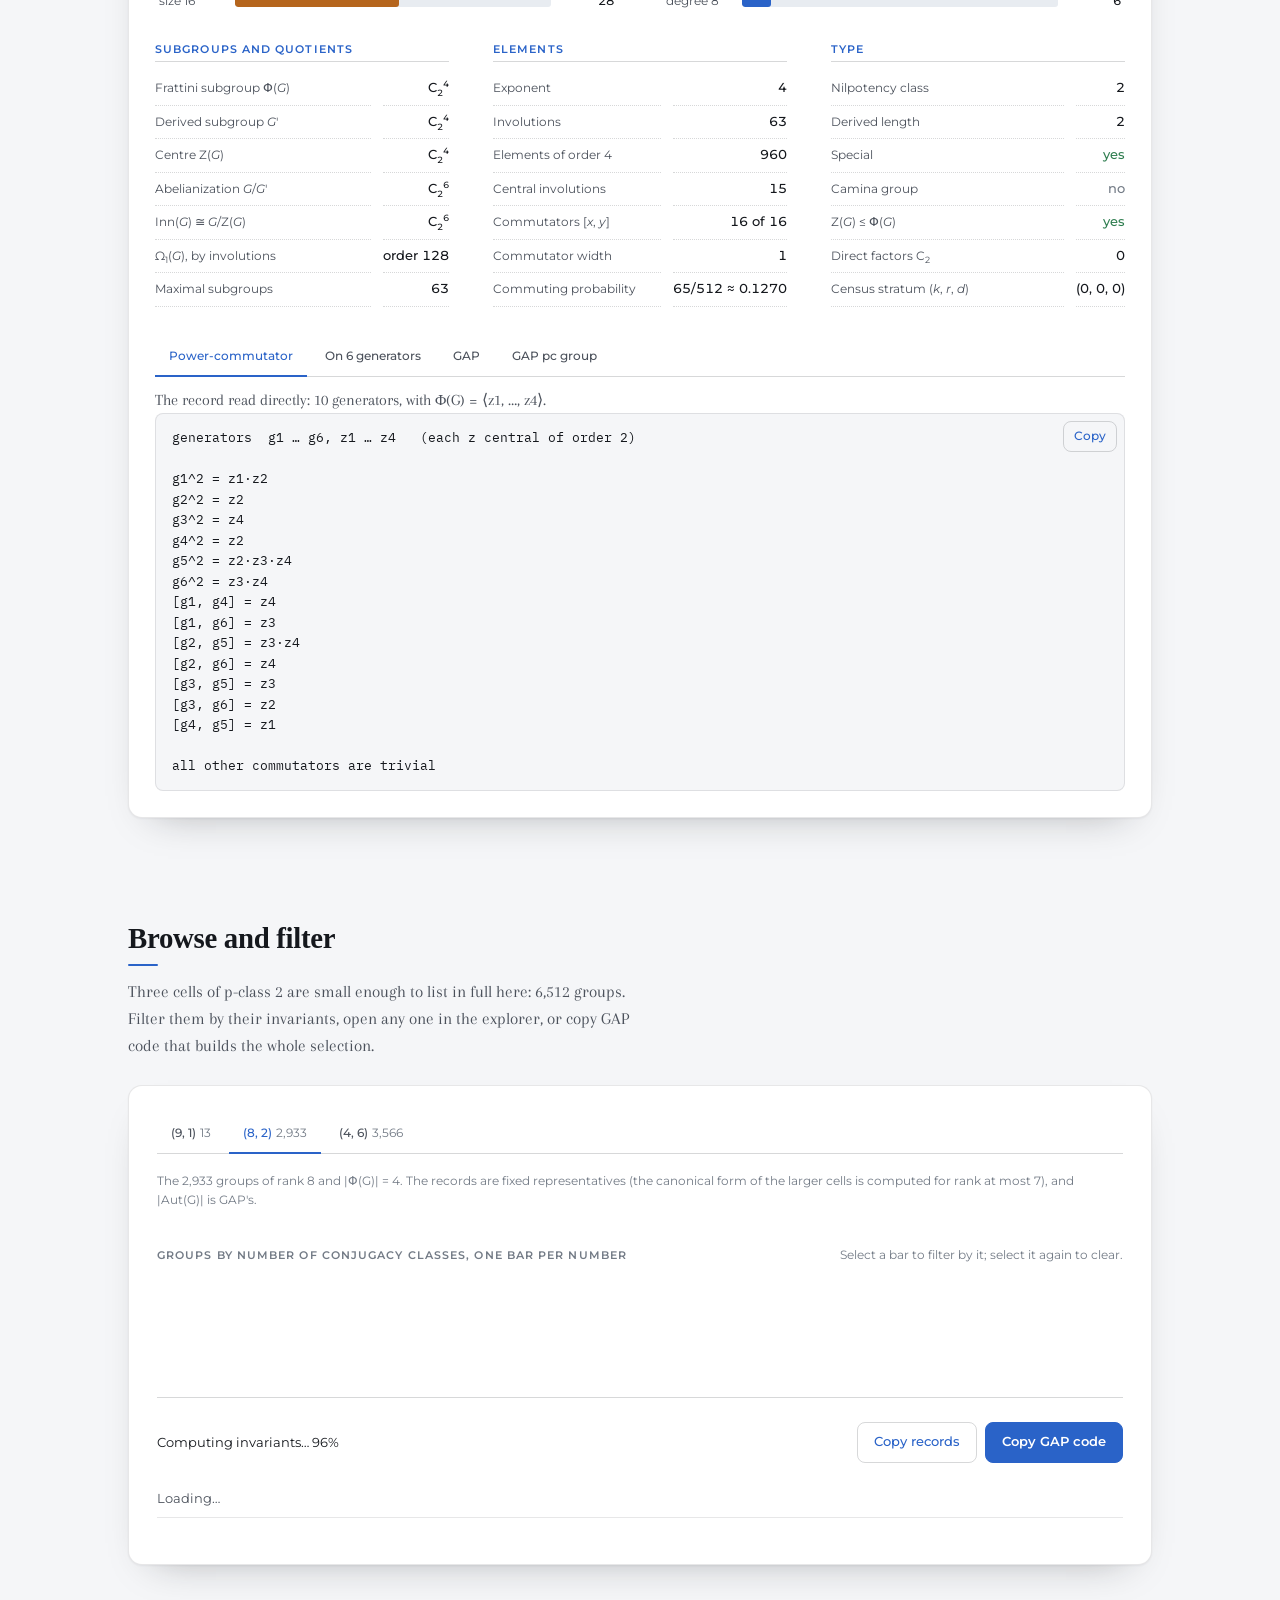
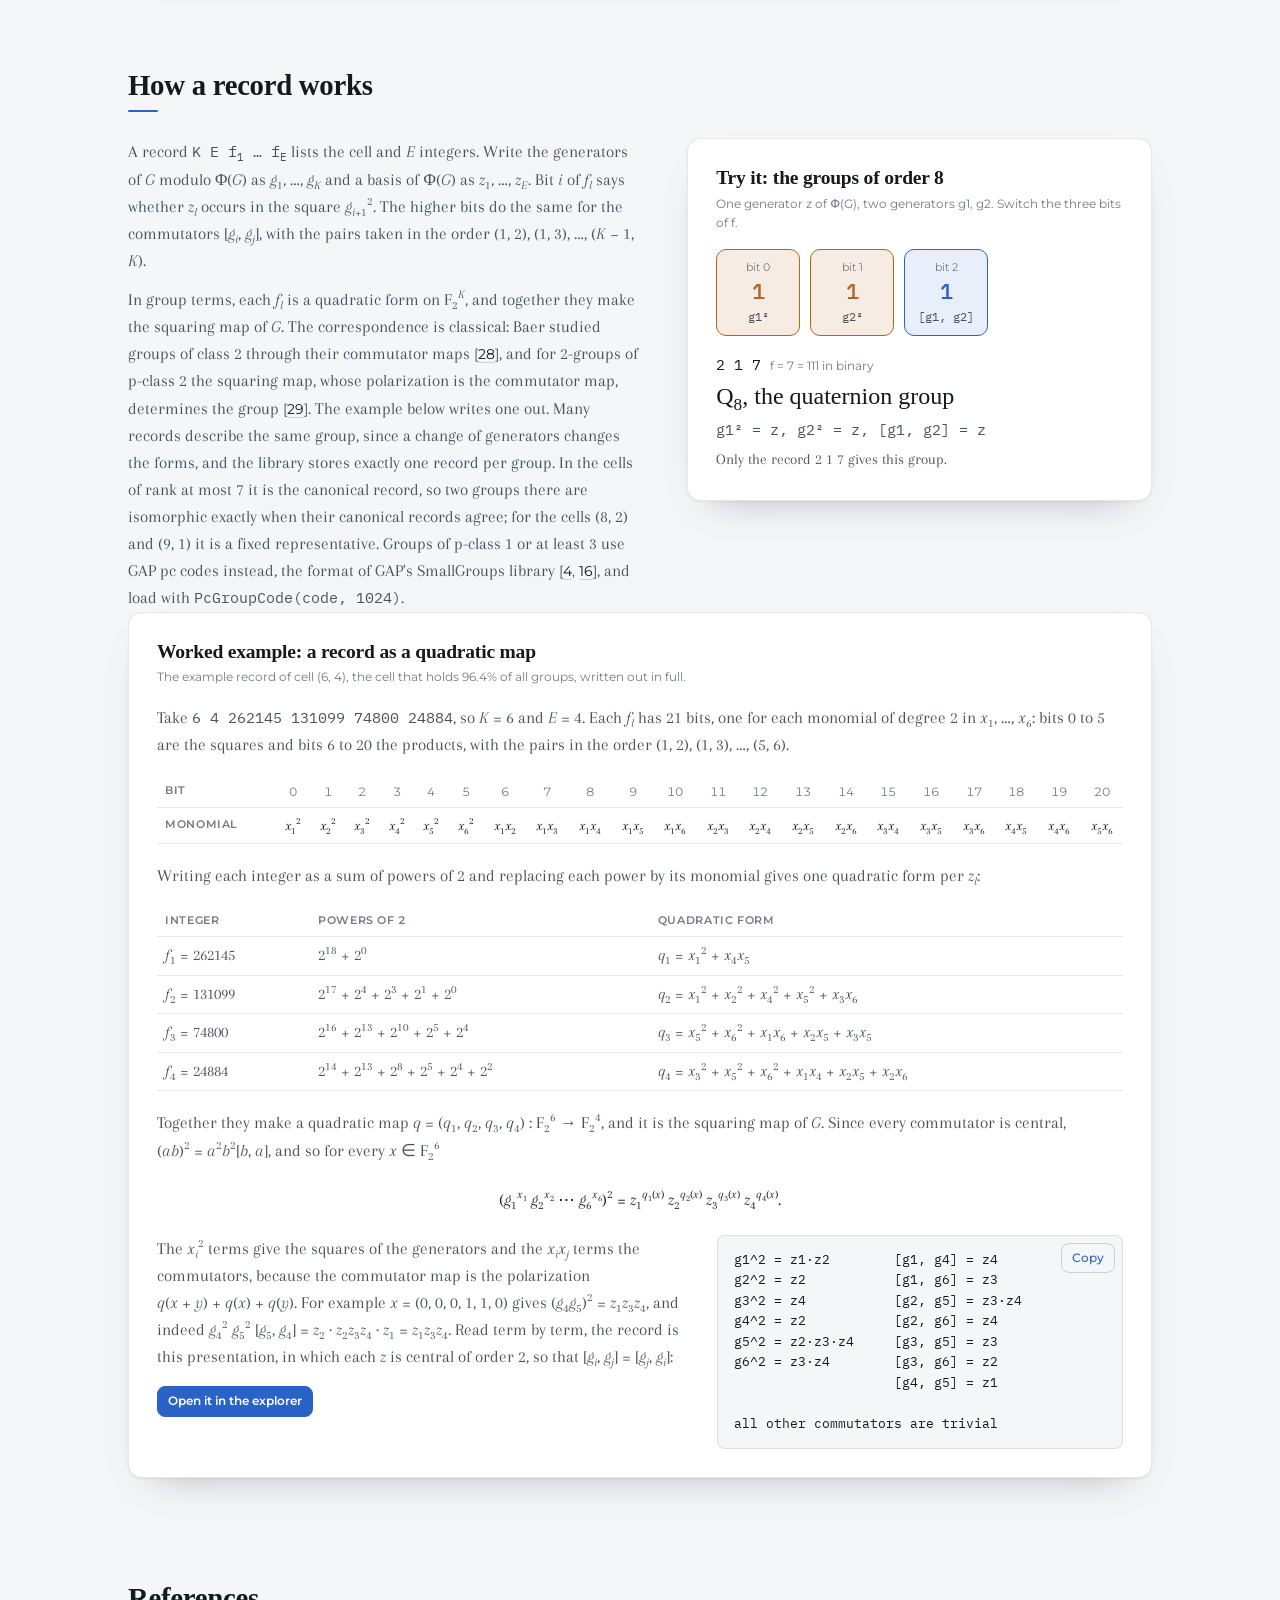
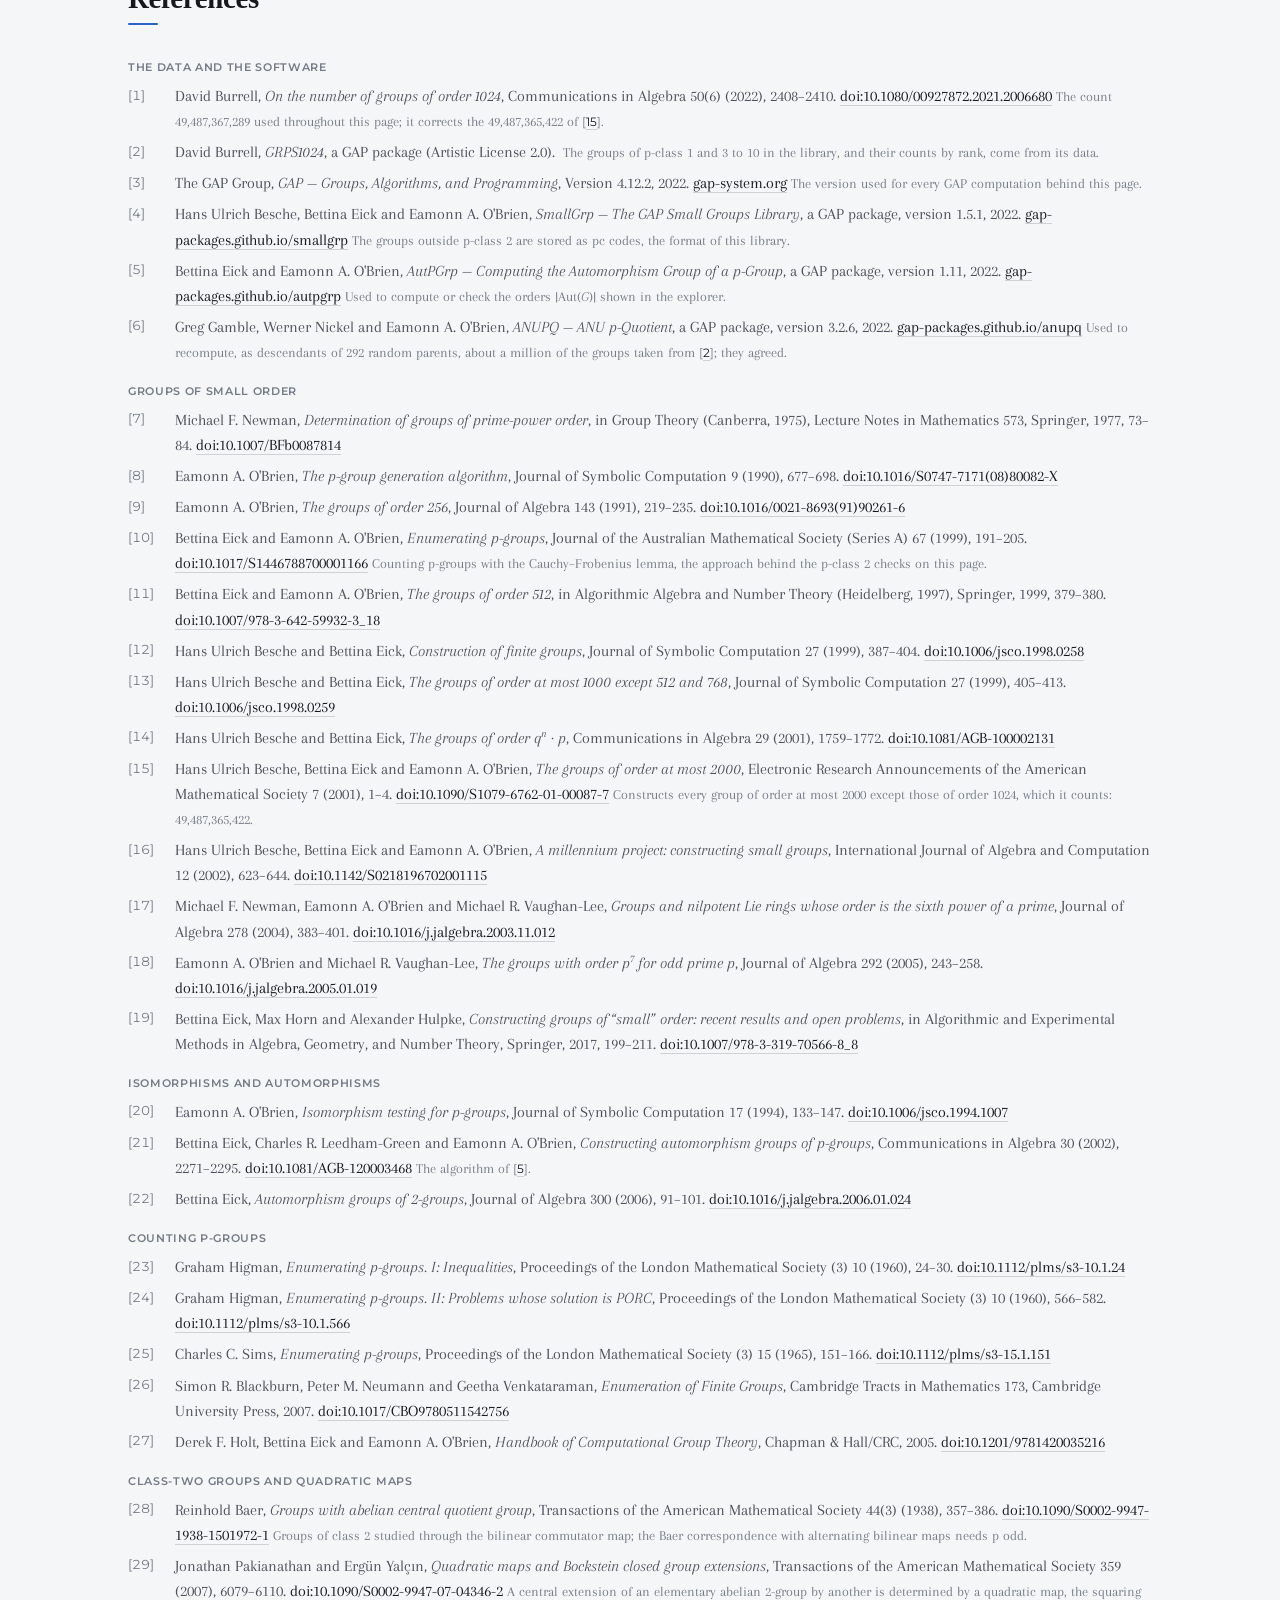
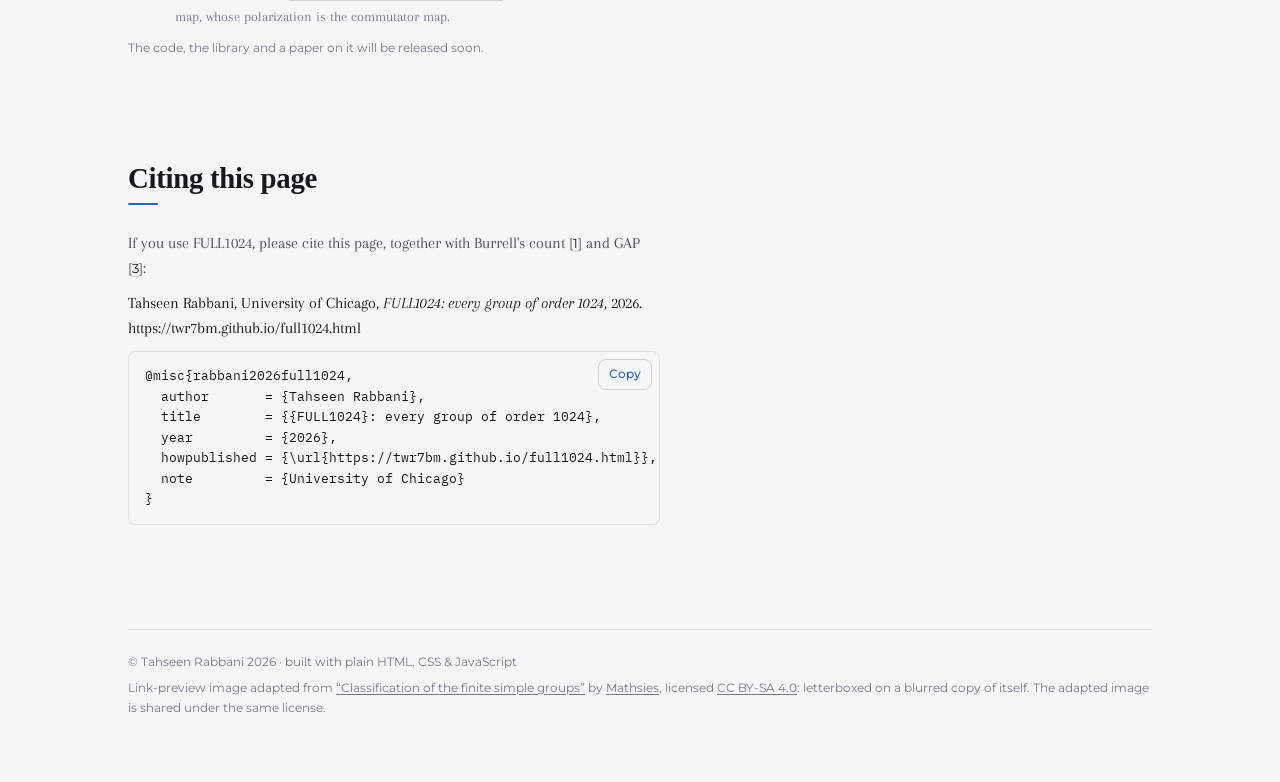
==== commit 42289346: "FULL1024: the classification chart with a light caption only Drop the figure's heading and paragraph" ====
--- a/full1024.html
+++ b/full1024.html
@@ -384,12 +384,10 @@
     .worked .display { text-align: center; font-size: 1.06rem; color: var(--ink); overflow-x: auto; white-space: nowrap; padding: 4px 0; }
     .foot { border-top: 1px solid var(--line); padding-top: 22px; font-family: var(--ui); font-size: 0.78rem; color: var(--muted); }
     .foot .credit { display: block; margin-top: 6px; }
-    .panel.cfsg { margin: 0; grid-template-columns: minmax(0, 340px) minmax(0, 1fr); gap: clamp(18px, 4vw, 40px); align-items: center; }
+    .cfsg { margin: 0 auto; width: 100%; max-width: 480px; display: grid; gap: 10px; }   /* a centred image with a light caption */
     .cfsg img { width: 100%; height: auto; display: block; border-radius: 10px; }
-    .cfsg figcaption { display: grid; gap: 12px; font-family: inherit; font-size: inherit; line-height: inherit; color: var(--ink-2); }   /* a caption in prose, not the small chart-caption style */
-    .cfsg h3 { font-family: var(--head); font-size: 1.22rem; color: var(--ink); }
-    .cfsg .note a { color: inherit; text-decoration: underline; text-underline-offset: 2px; }
-    @media (max-width: 720px) { .panel.cfsg { grid-template-columns: minmax(0, 1fr); } .cfsg img { max-width: 420px; justify-self: center; } }
+    .cfsg figcaption { text-align: center; }
+    .cfsg figcaption a { color: inherit; text-decoration: underline; text-underline-offset: 2px; }
     .foot a { color: inherit; text-decoration: underline; text-underline-offset: 2px; }
 
     @media (max-width: 900px) {
@@ -465,13 +463,9 @@
         </div>
     </section>
 
-    <figure class="panel cfsg">
+    <figure class="cfsg">
         <img src="img/cfsg.jpg" width="900" height="900" loading="lazy" alt="Chart of the classification of the finite simple groups: the cyclic groups of prime order and the alternating groups on either side, the sixteen families of groups of Lie type in a ring, the Tits group in the middle, and the 26 sporadic groups in the corners.">
-        <figcaption>
-            <h3>Where the groups of order 1024 come from</h3>
-            <p class="prose">Every finite group is built from finite simple groups, shown here as the classification arranges them: the cyclic groups of prime order (Z<sub>n</sub>, left), the alternating groups (right), the sixteen families of groups of Lie type (the ring), the Tits group (middle) and the 26 sporadic groups (corners). A group of order 1024 uses only the smallest of them: its composition factors are ten copies of C<sub>2</sub>, and all 49,487,367,289 groups differ only in how those copies are glued together.</p>
-            <p class="note">Image: <a href="https://commons.wikimedia.org/wiki/File:Classification_of_the_finite_simple_groups.jpg">“Classification of the finite simple groups”</a> by <a href="https://commons.wikimedia.org/wiki/User:Mathsies">Mathsies</a>, Wikimedia Commons, <a href="https://creativecommons.org/licenses/by-sa/4.0/">CC BY-SA 4.0</a>; resized.</p>
-        </figcaption>
+        <figcaption>The classification of the finite simple groups: the cyclic groups of prime order (Z<sub>n</sub>) and the alternating groups at the sides, the sixteen families of groups of Lie type in the ring, the Tits group in the middle and the 26 sporadic groups in the corners. Image: <a href="https://commons.wikimedia.org/wiki/File:Classification_of_the_finite_simple_groups.jpg">“Classification of the finite simple groups”</a> by <a href="https://commons.wikimedia.org/wiki/User:Mathsies">Mathsies</a>, Wikimedia Commons, <a href="https://creativecommons.org/licenses/by-sa/4.0/">CC BY-SA 4.0</a>; resized.</figcaption>
     </figure>
 
     <section id="census">
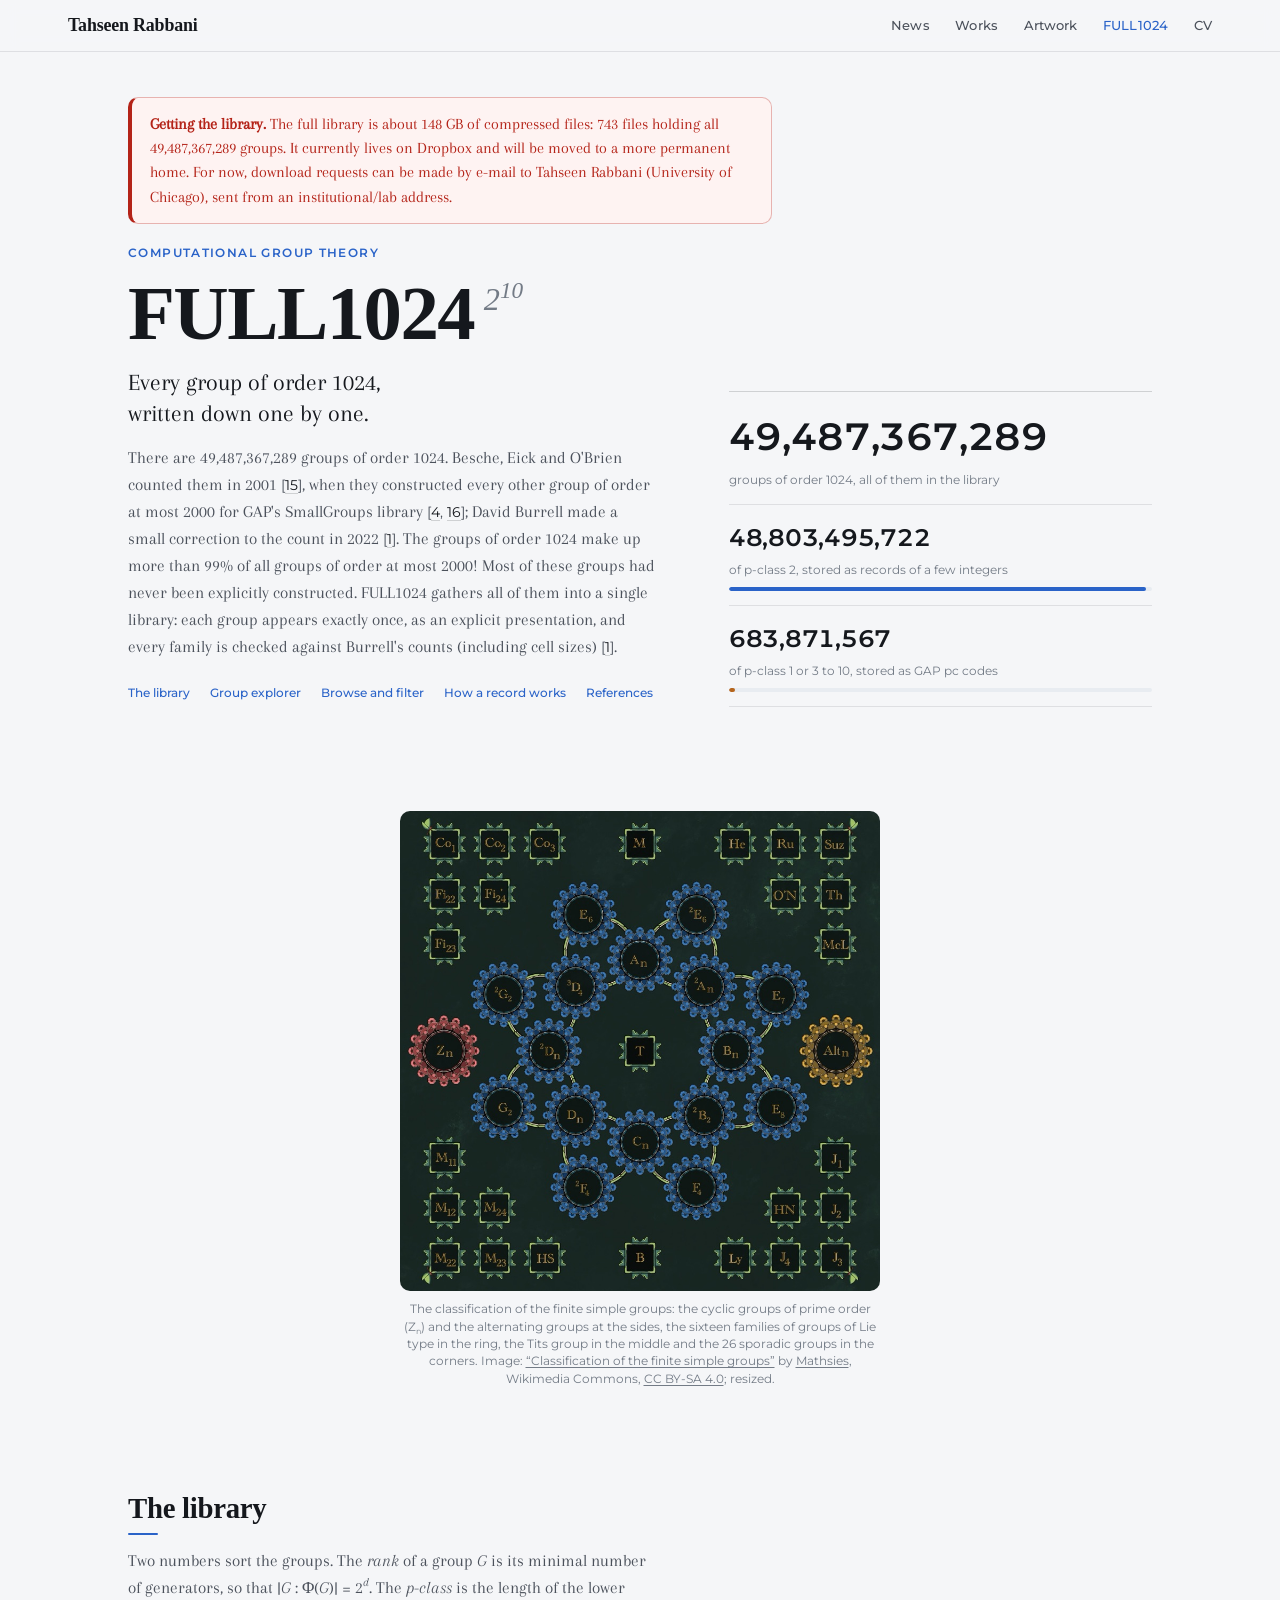
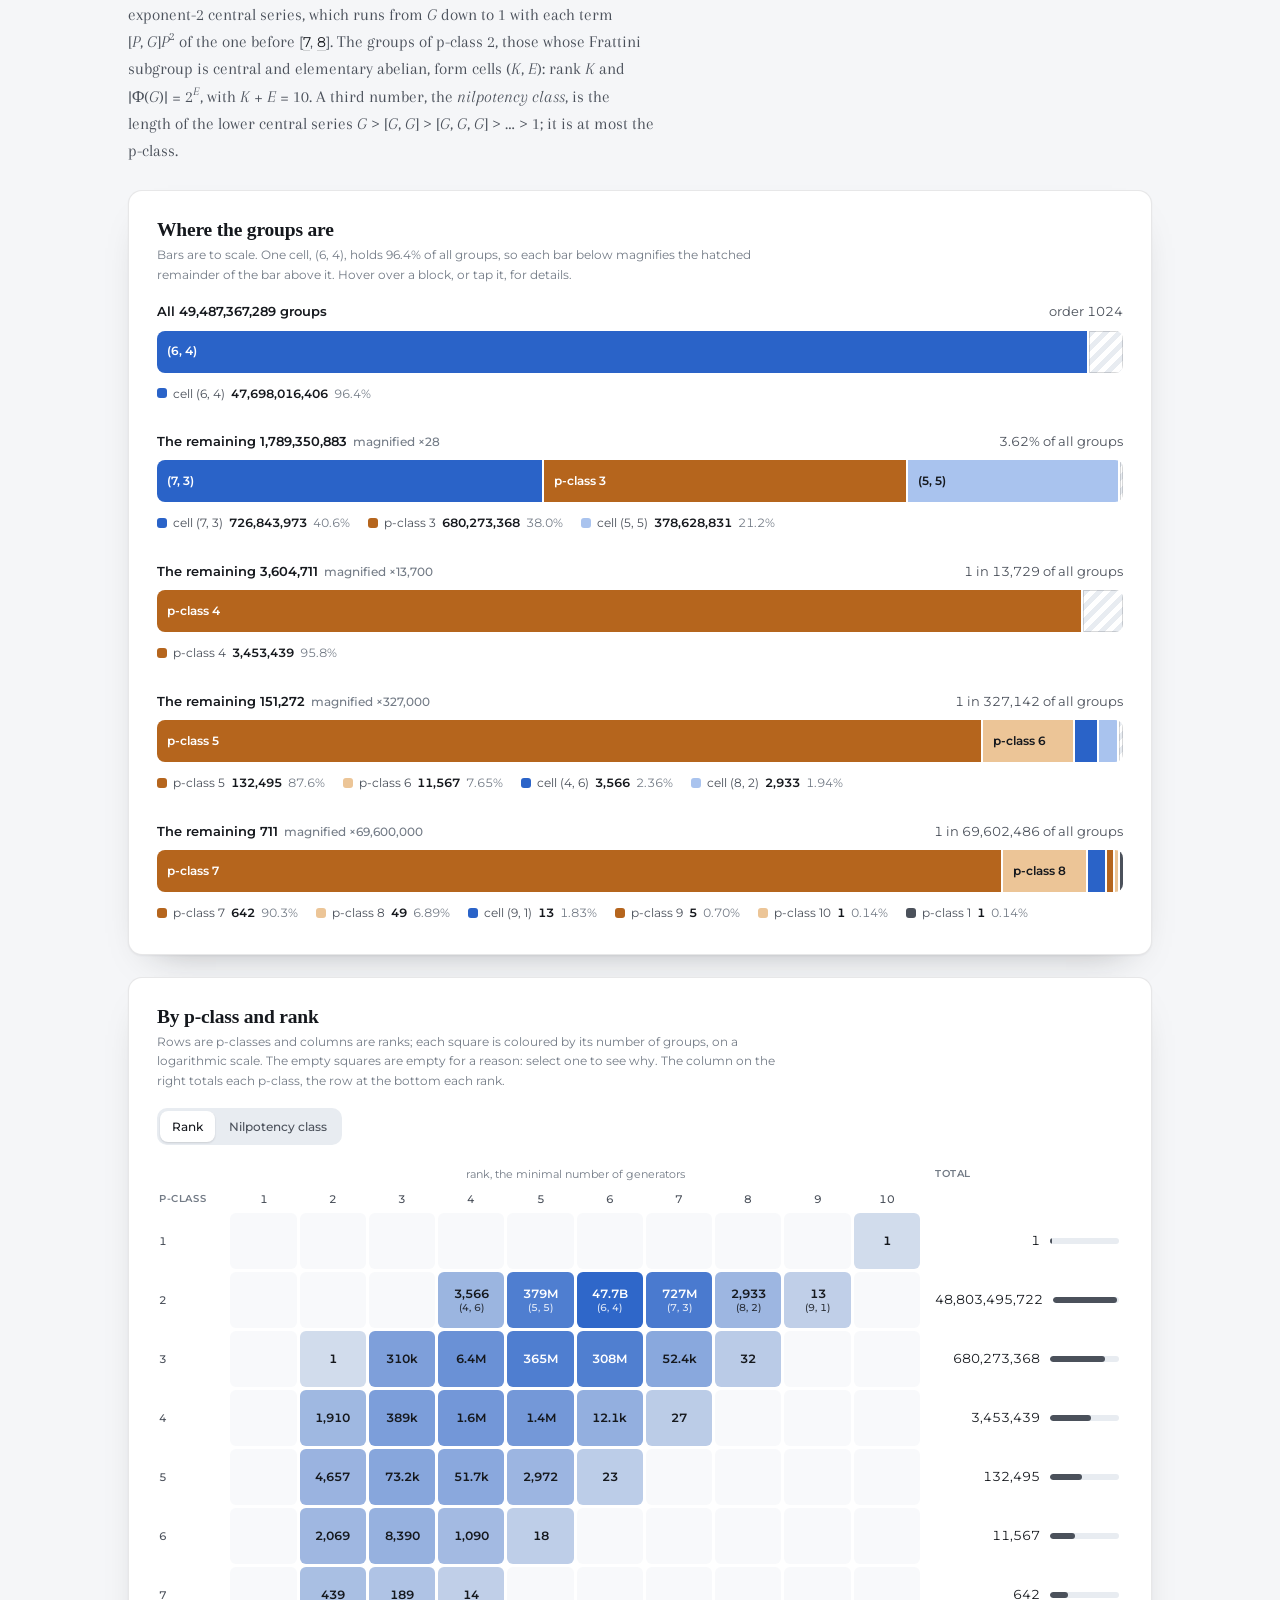
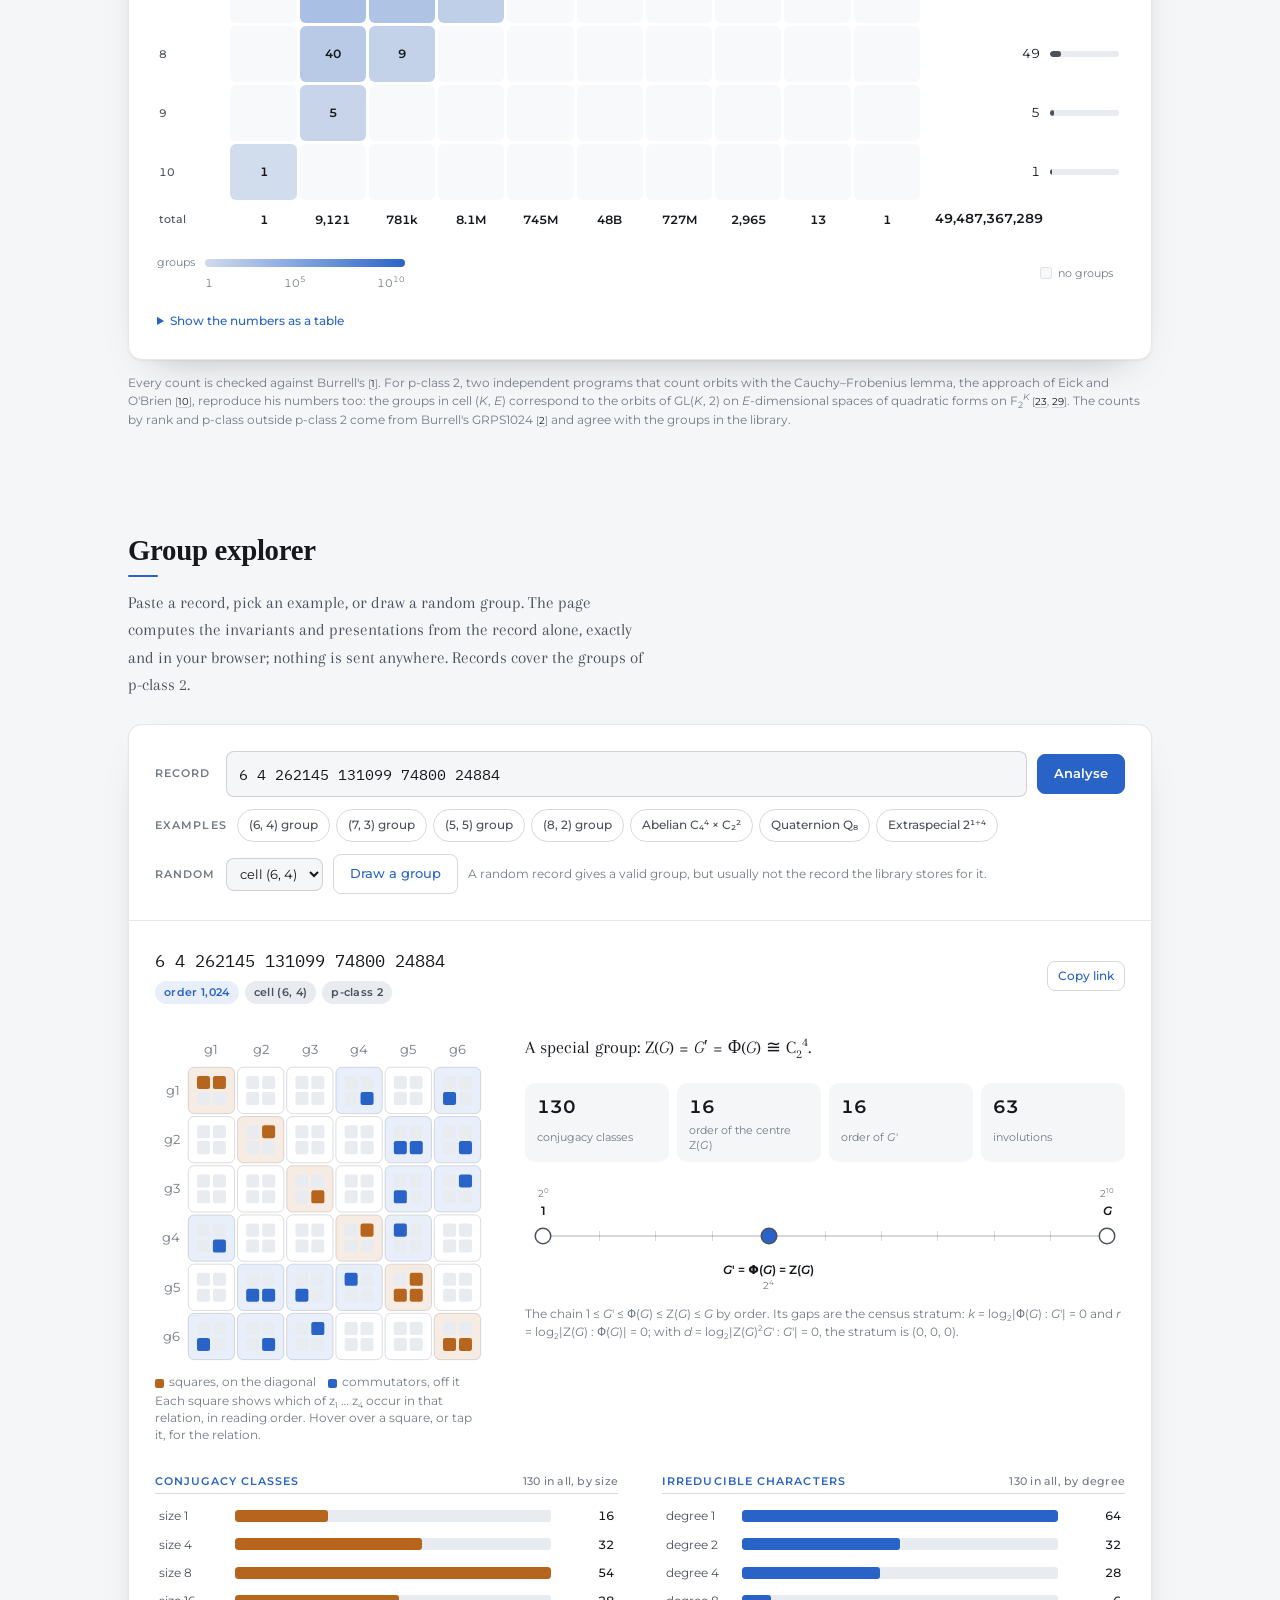
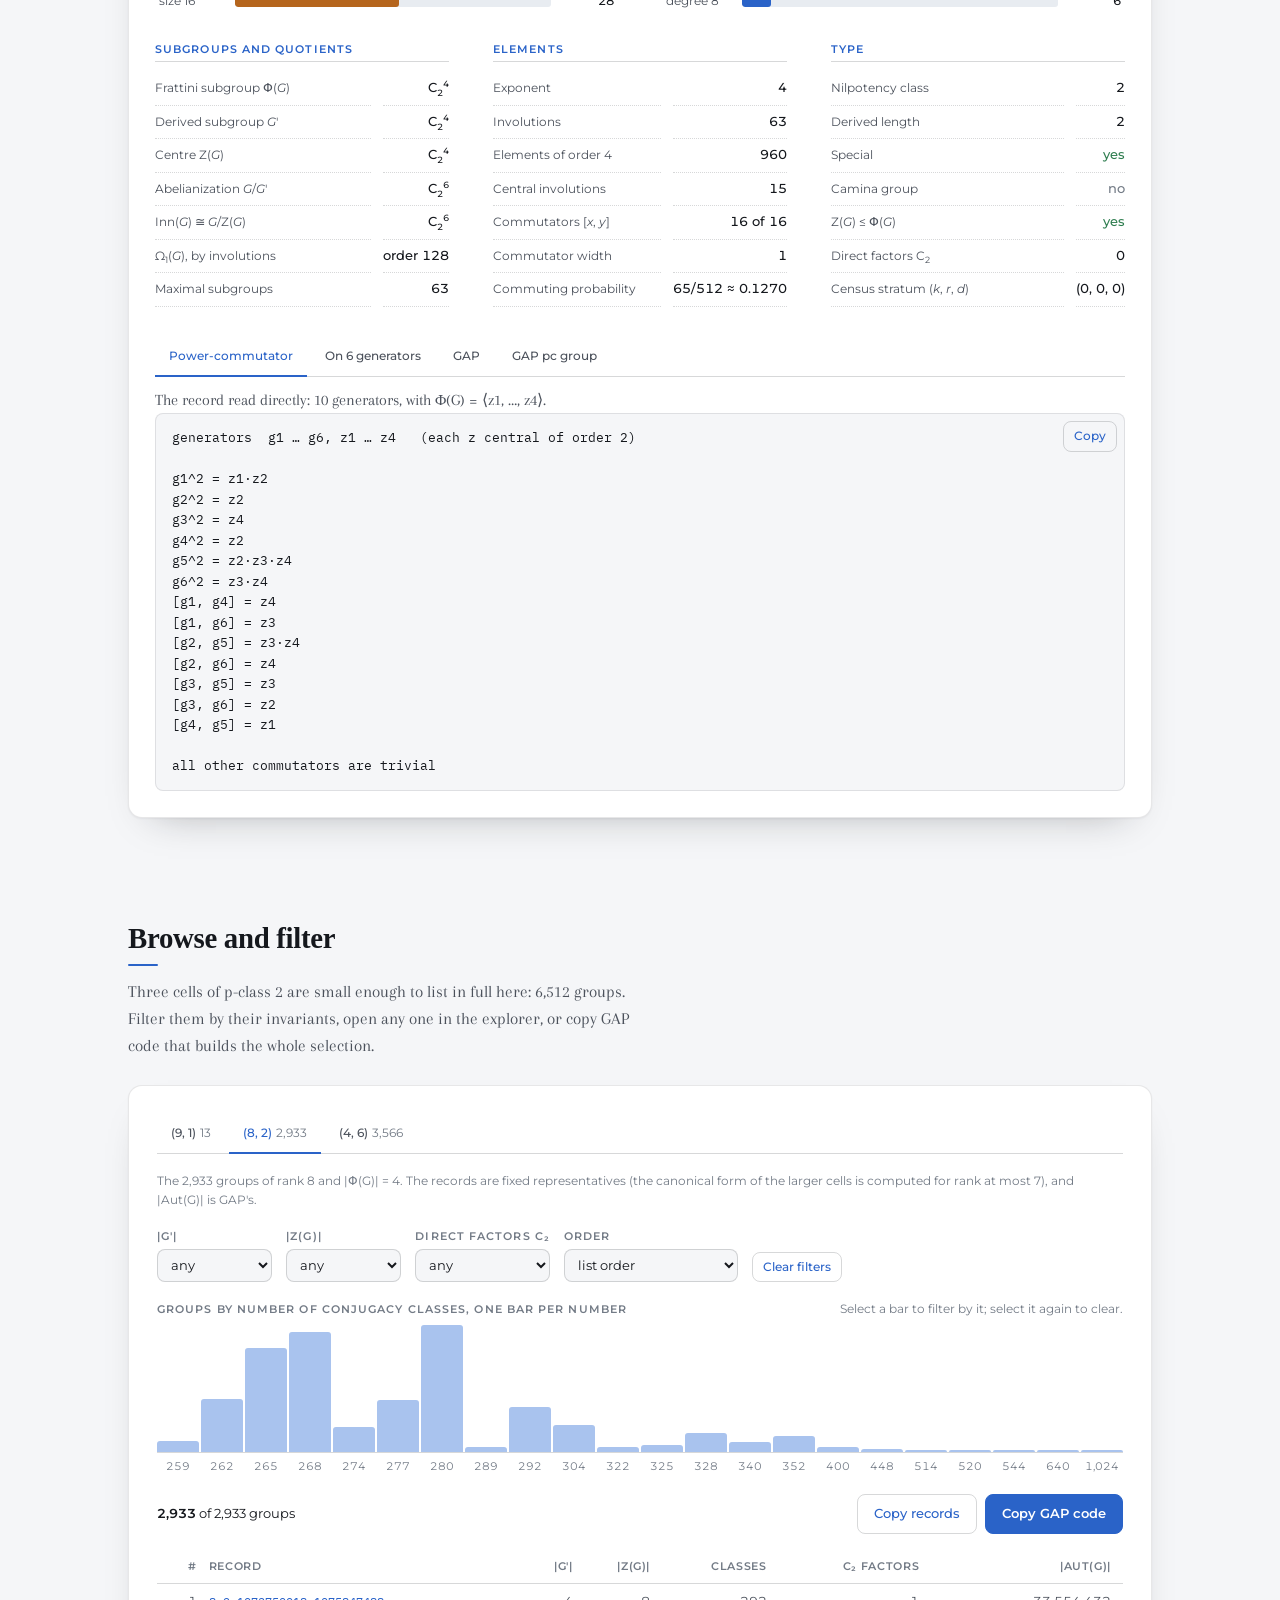
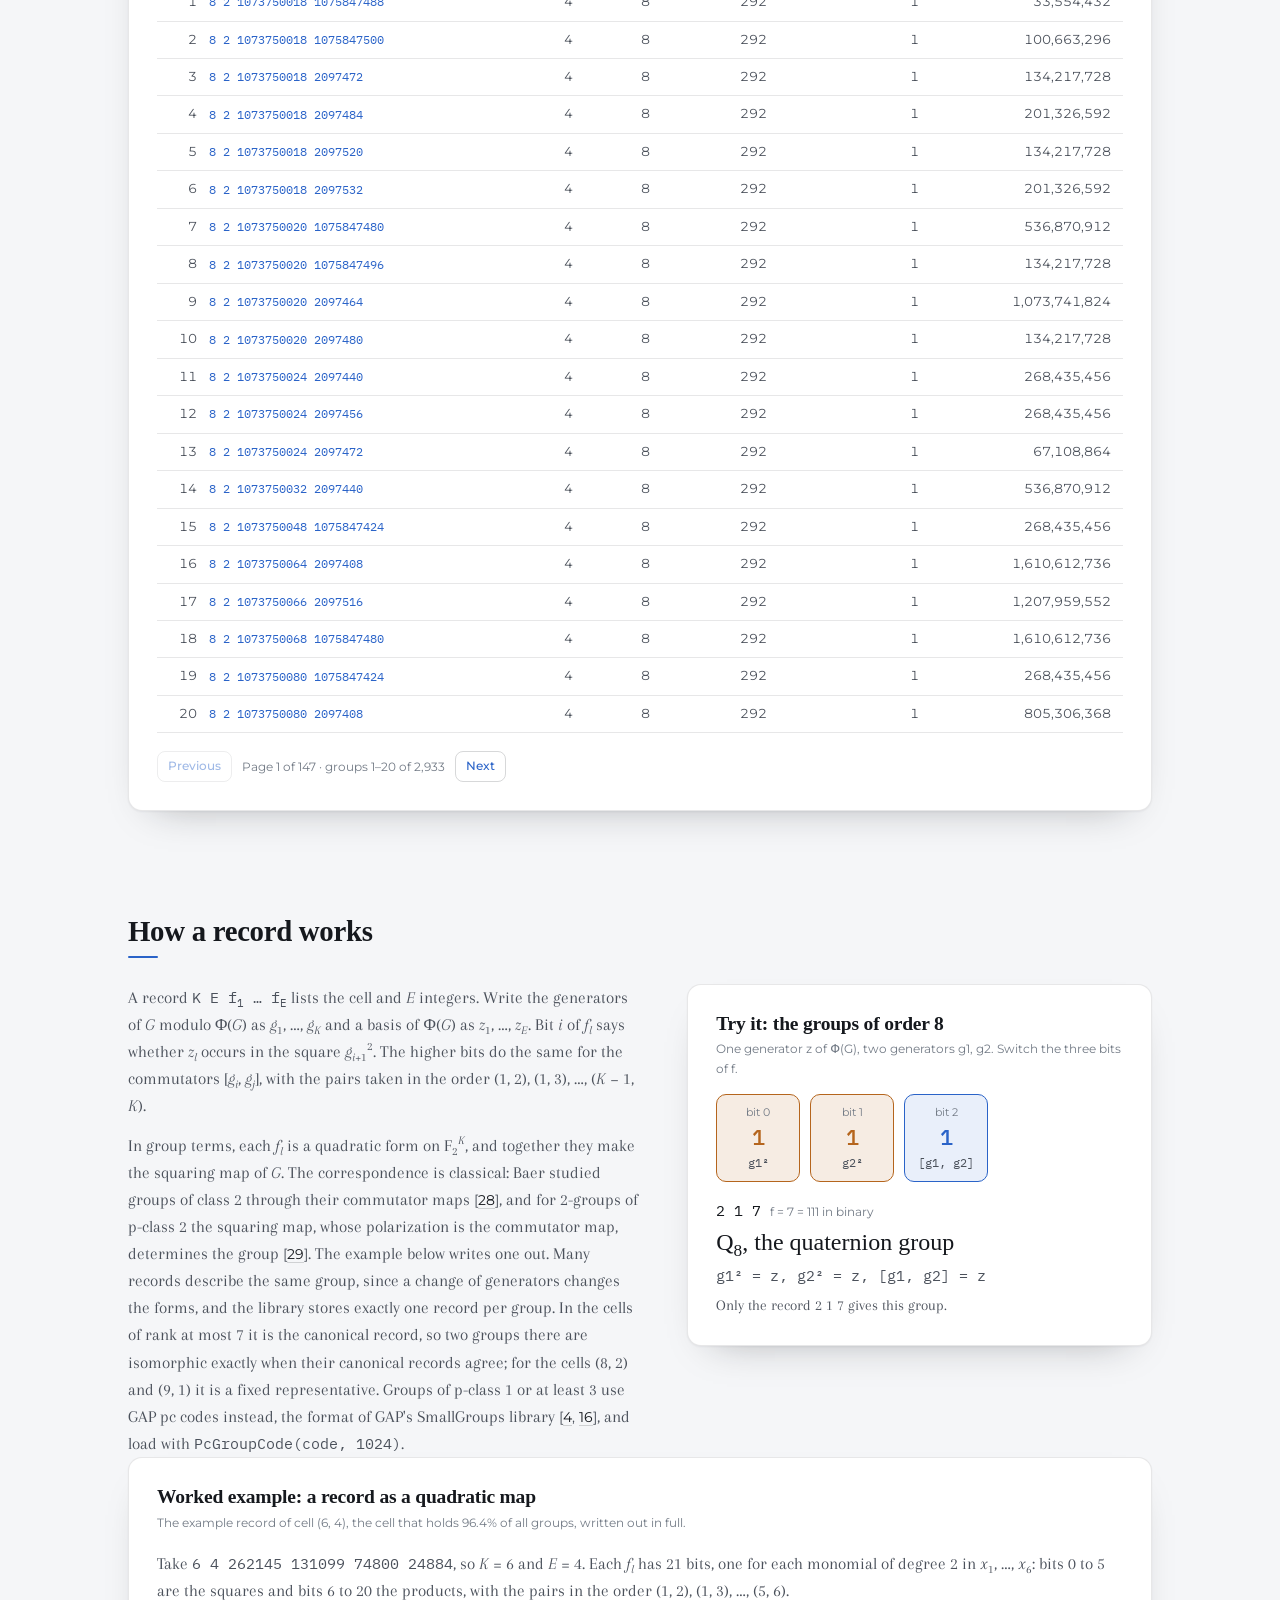
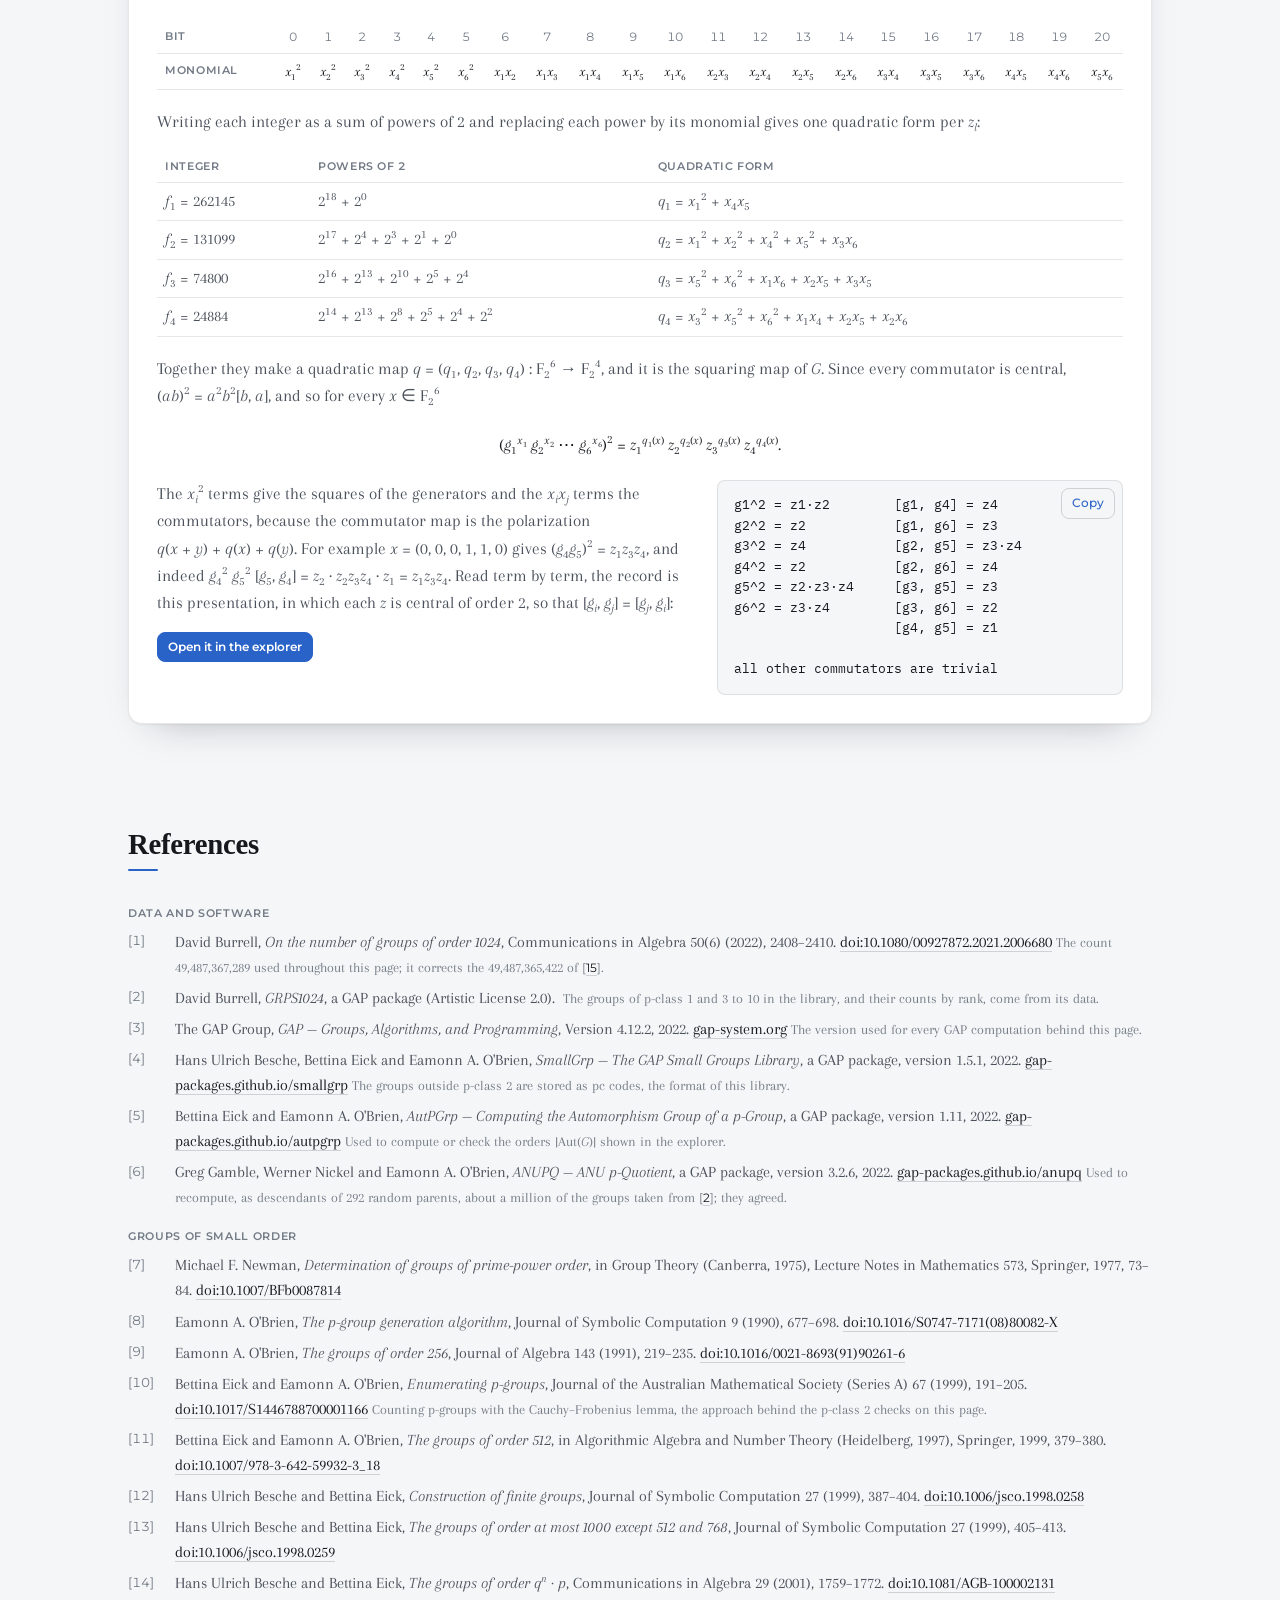
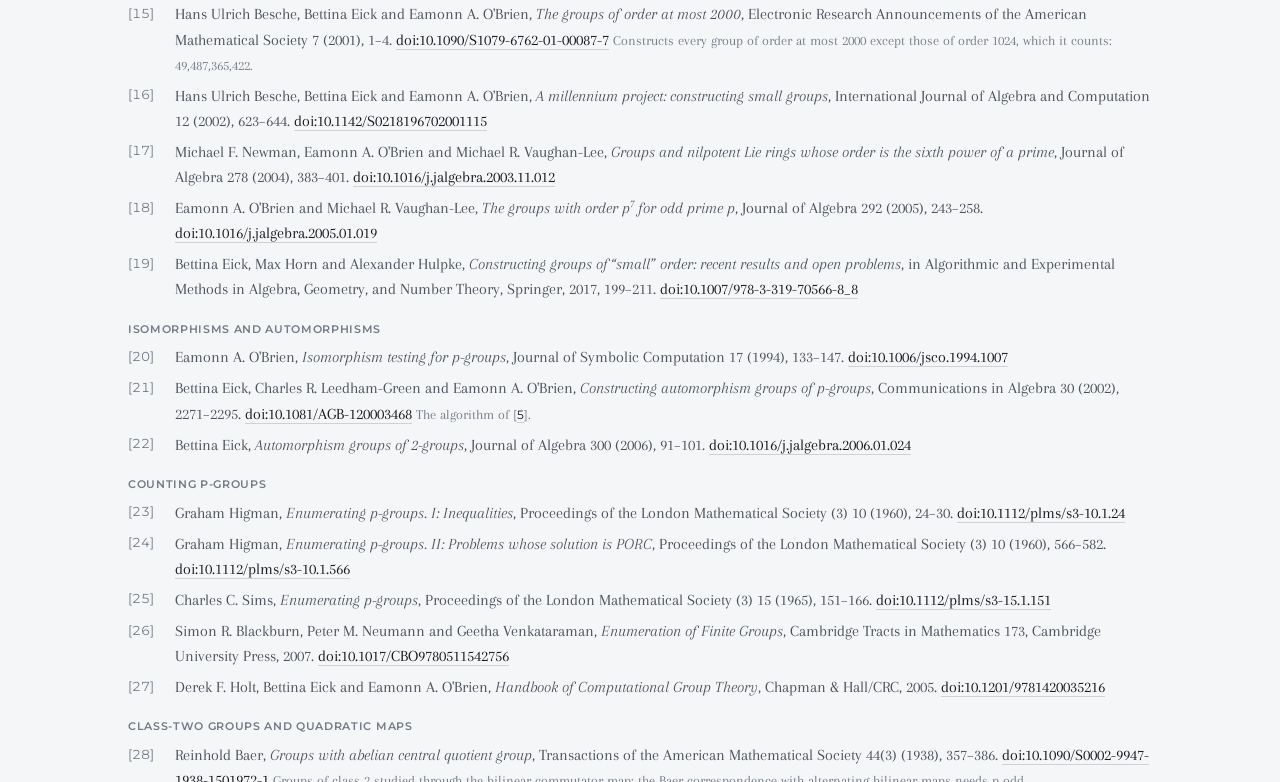
==== commit 3a27738a: "FULL1024: reference heading "Data and software" Co-Authored-By: Claude Opus 5.5 <noreply@anthropic.c" ====
--- a/full1024.html
+++ b/full1024.html
@@ -595,7 +595,7 @@
     <section id="references">
         <div class="intro"><h2 class="section-title">References</h2></div>
         <div class="ref">
-            <h3>The data and the software</h3>
+            <h3>Data and software</h3>
             <ol>
                 <li id="ref-1"><span class="rn">[1]</span><span>David Burrell, <i>On the number of groups of order 1024</i>, Communications in Algebra 50(6) (2022), 2408–2410. <a href="https://doi.org/10.1080/00927872.2021.2006680">doi:10.1080/00927872.2021.2006680</a><span class="ann">The count 49,487,367,289 used throughout this page; it corrects the 49,487,365,422 of <span class="cite">[<a href="#ref-15">15</a>]</span>.</span></span></li>
                 <li id="ref-2"><span class="rn">[2]</span><span>David Burrell, <i>GRPS1024</i>, a GAP package (Artistic License 2.0). <span class="ann">The groups of p-class 1 and 3 to 10 in the library, and their counts by rank, come from its data.</span></span></li>
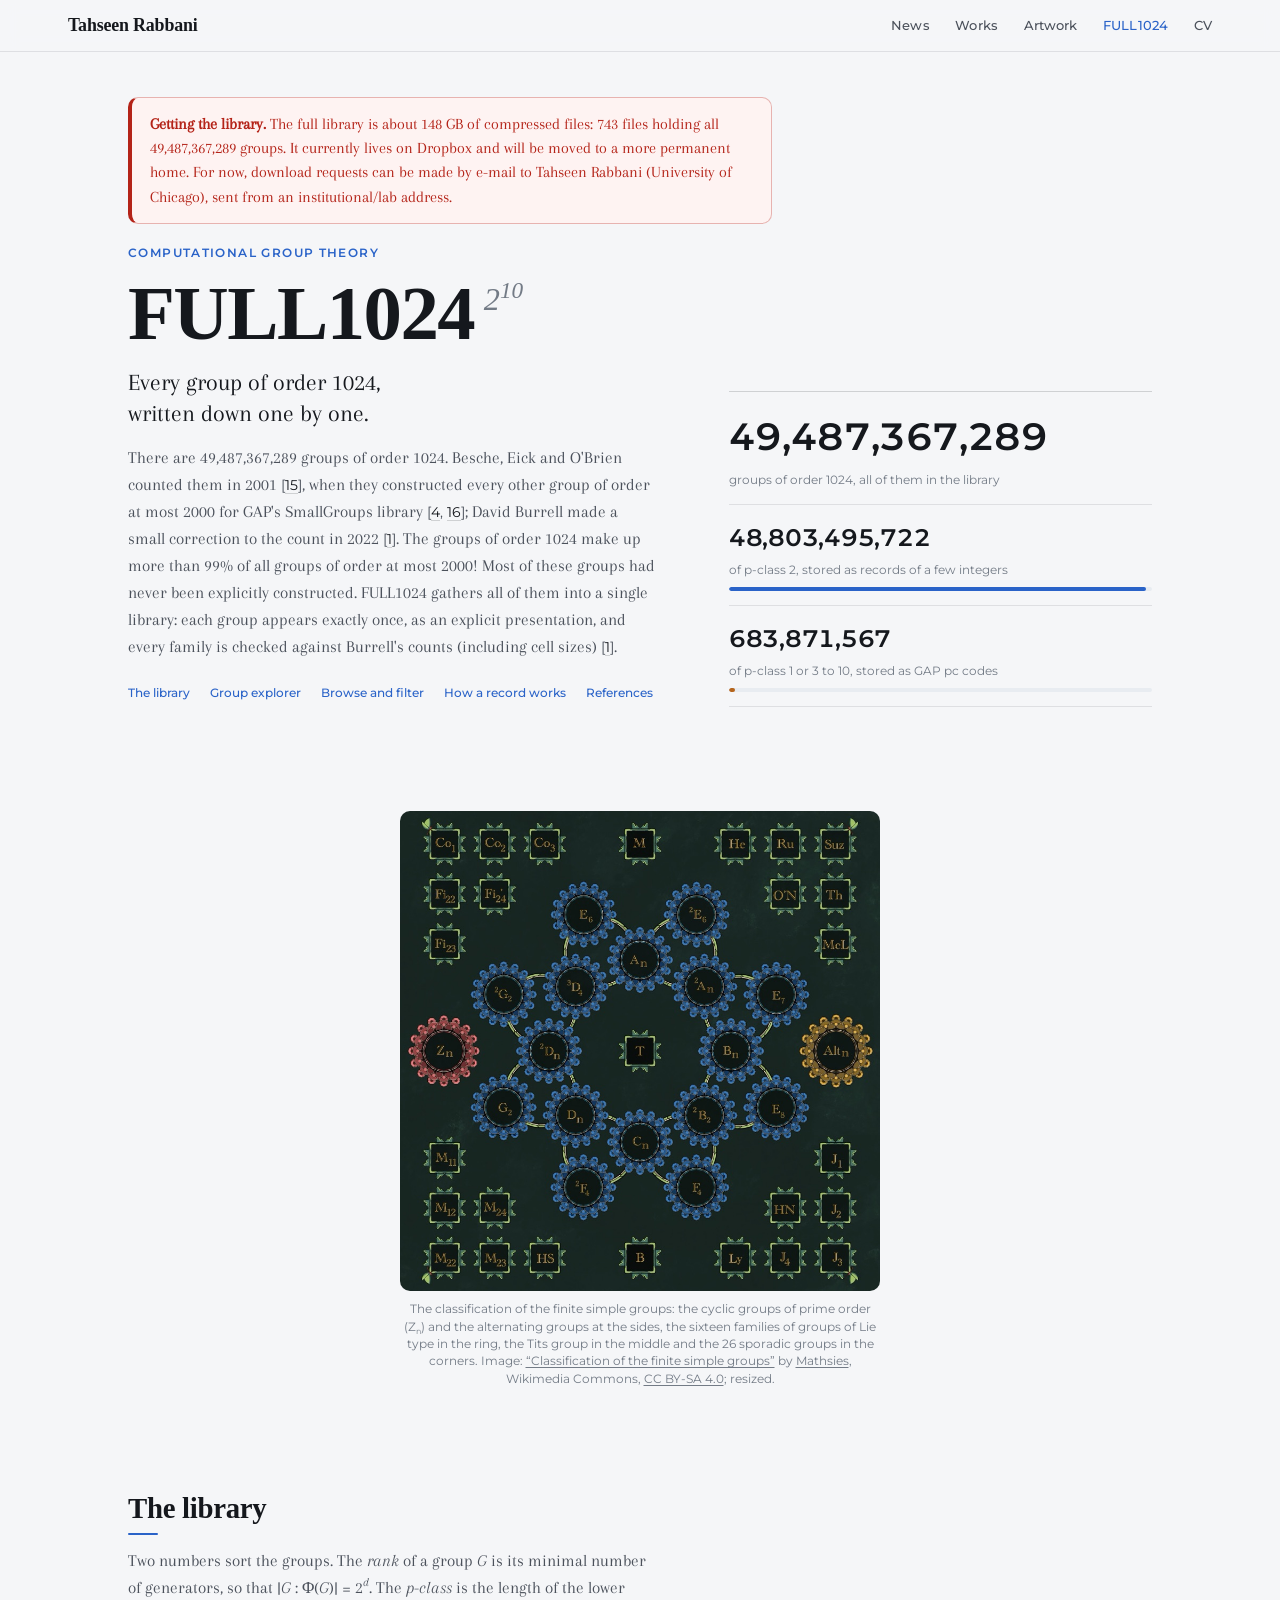
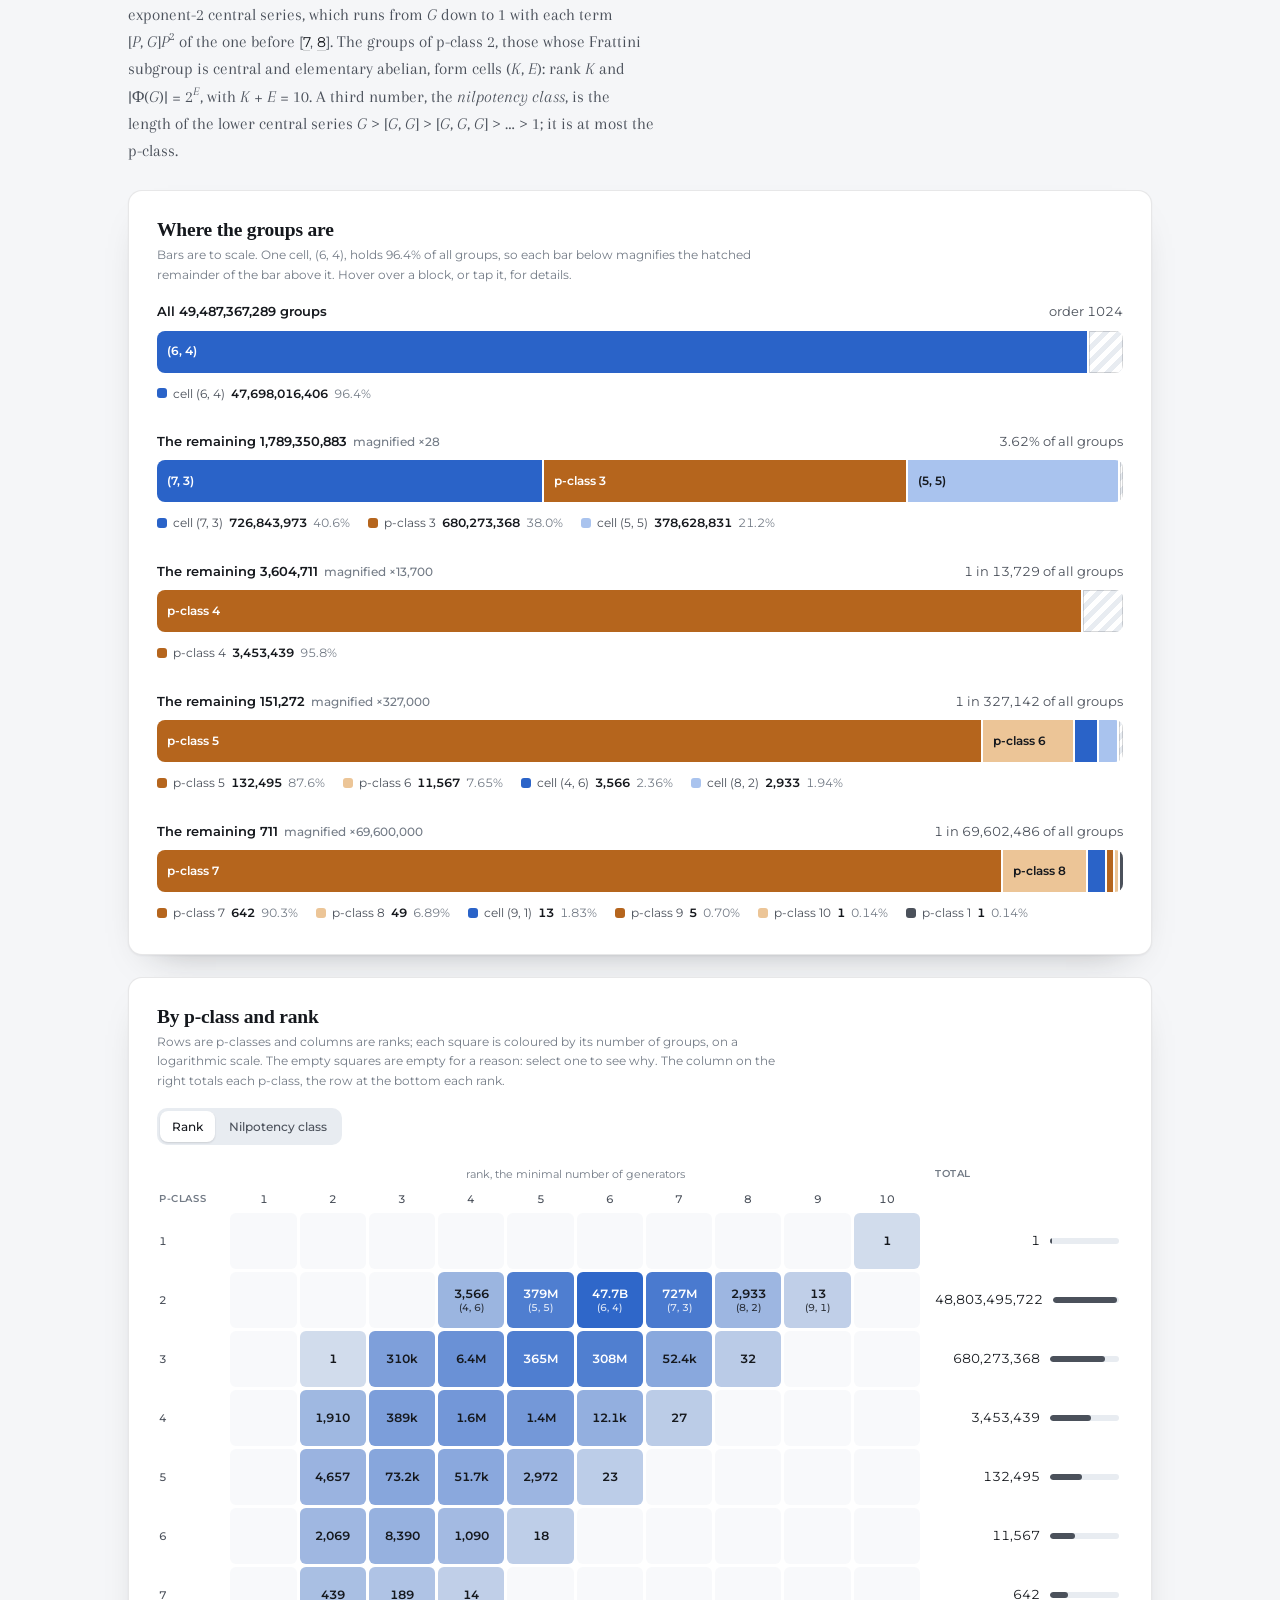
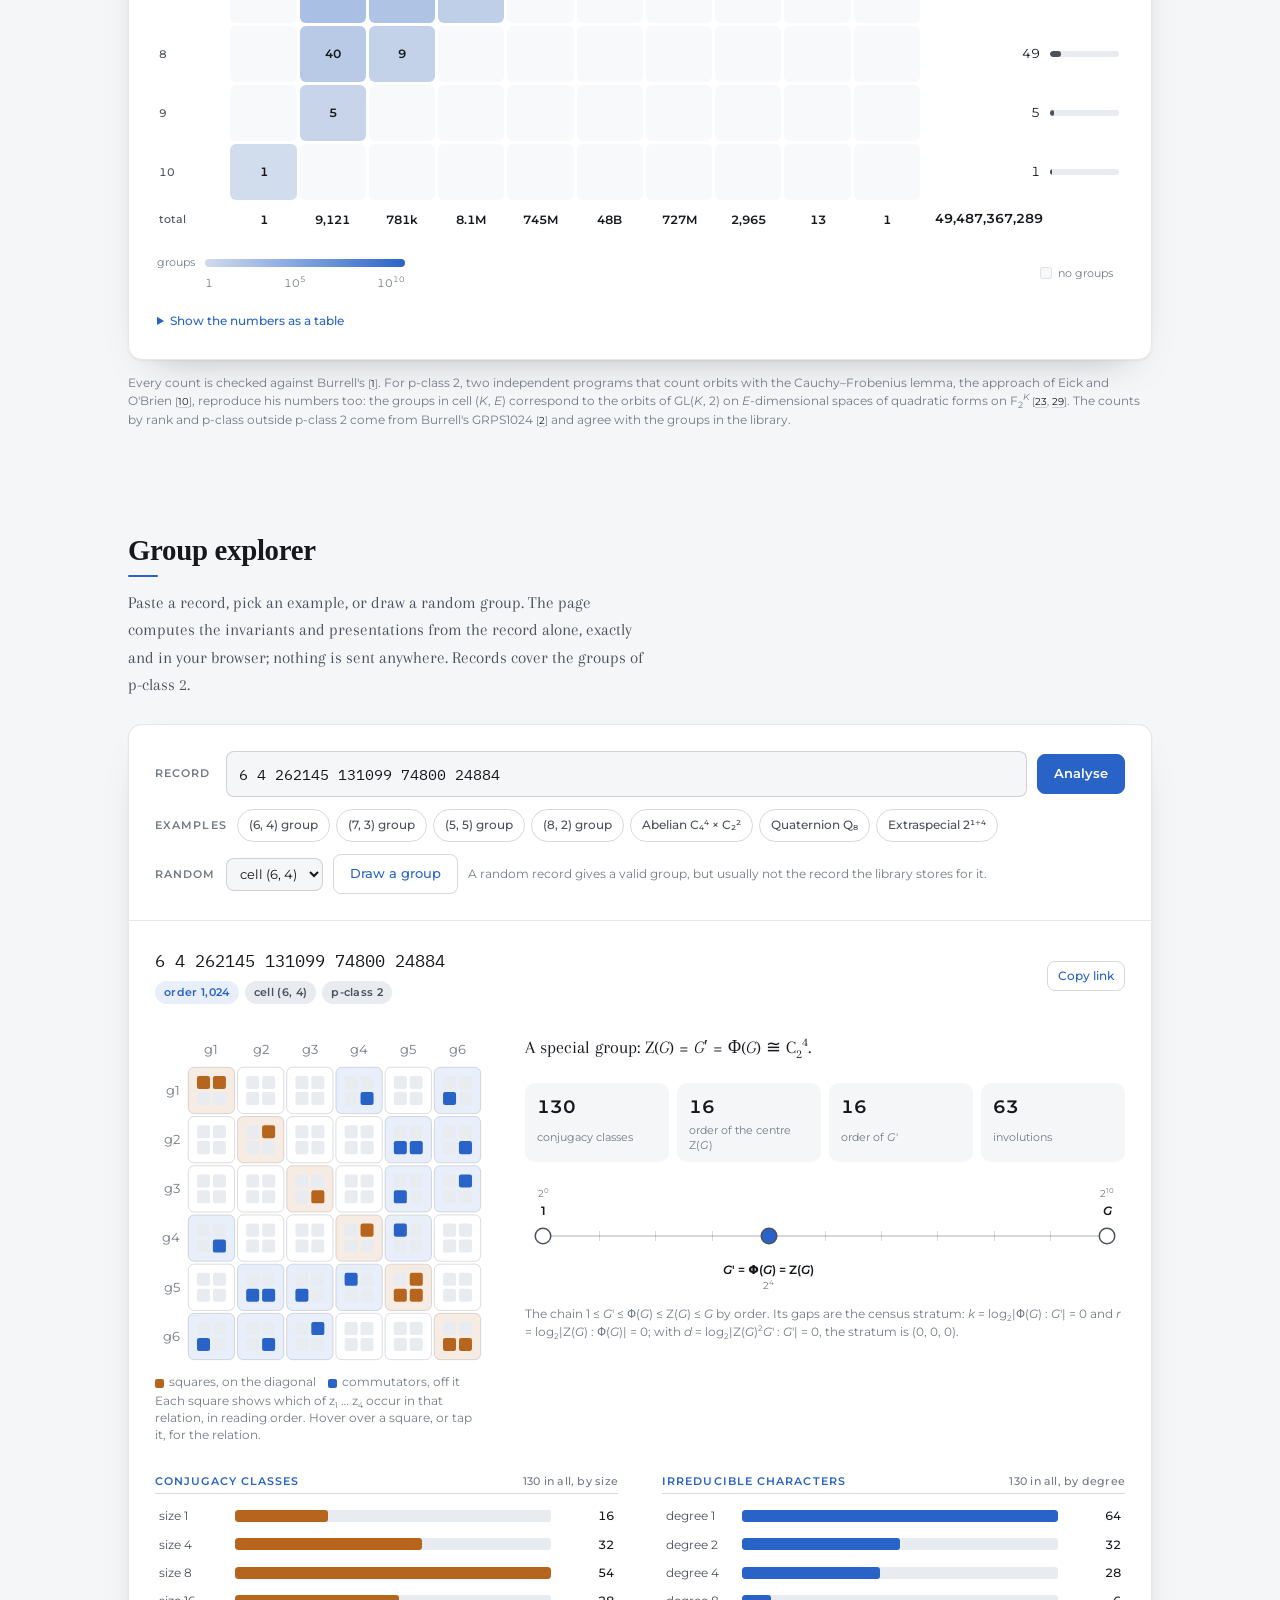
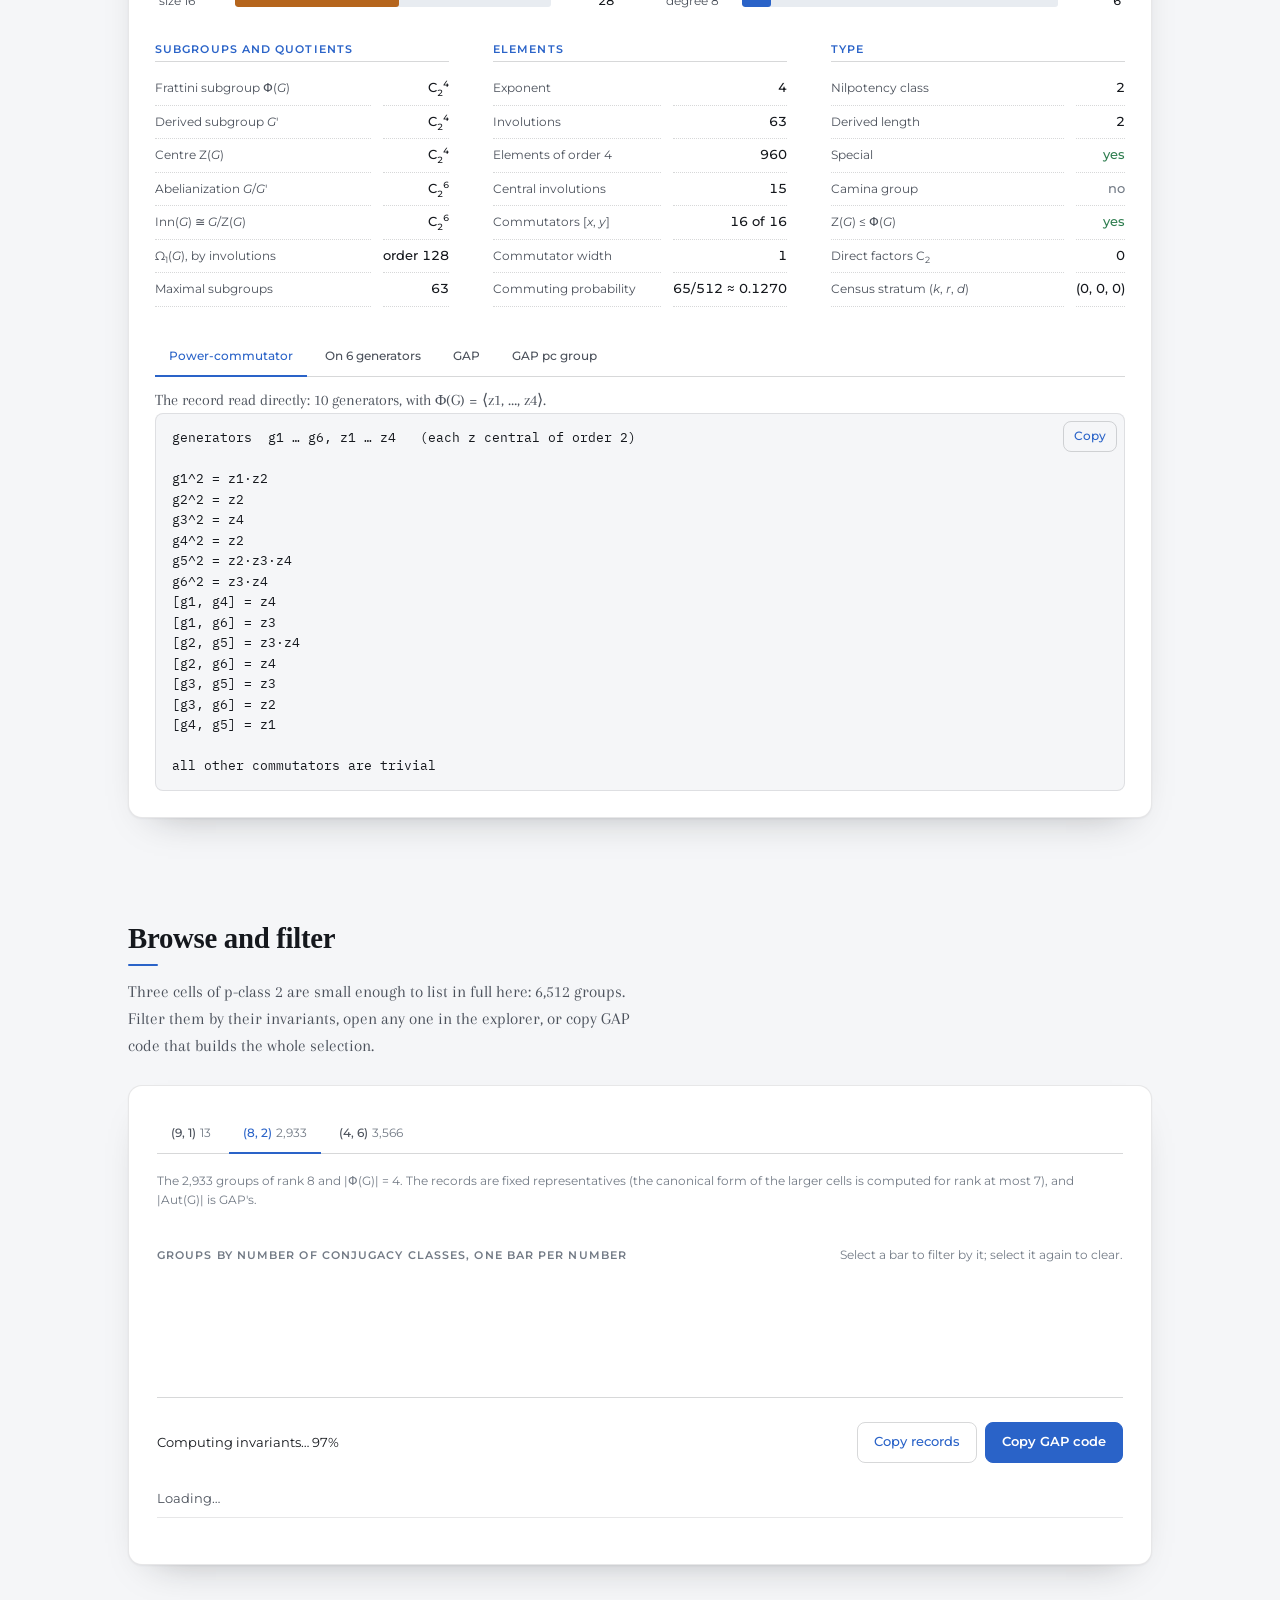
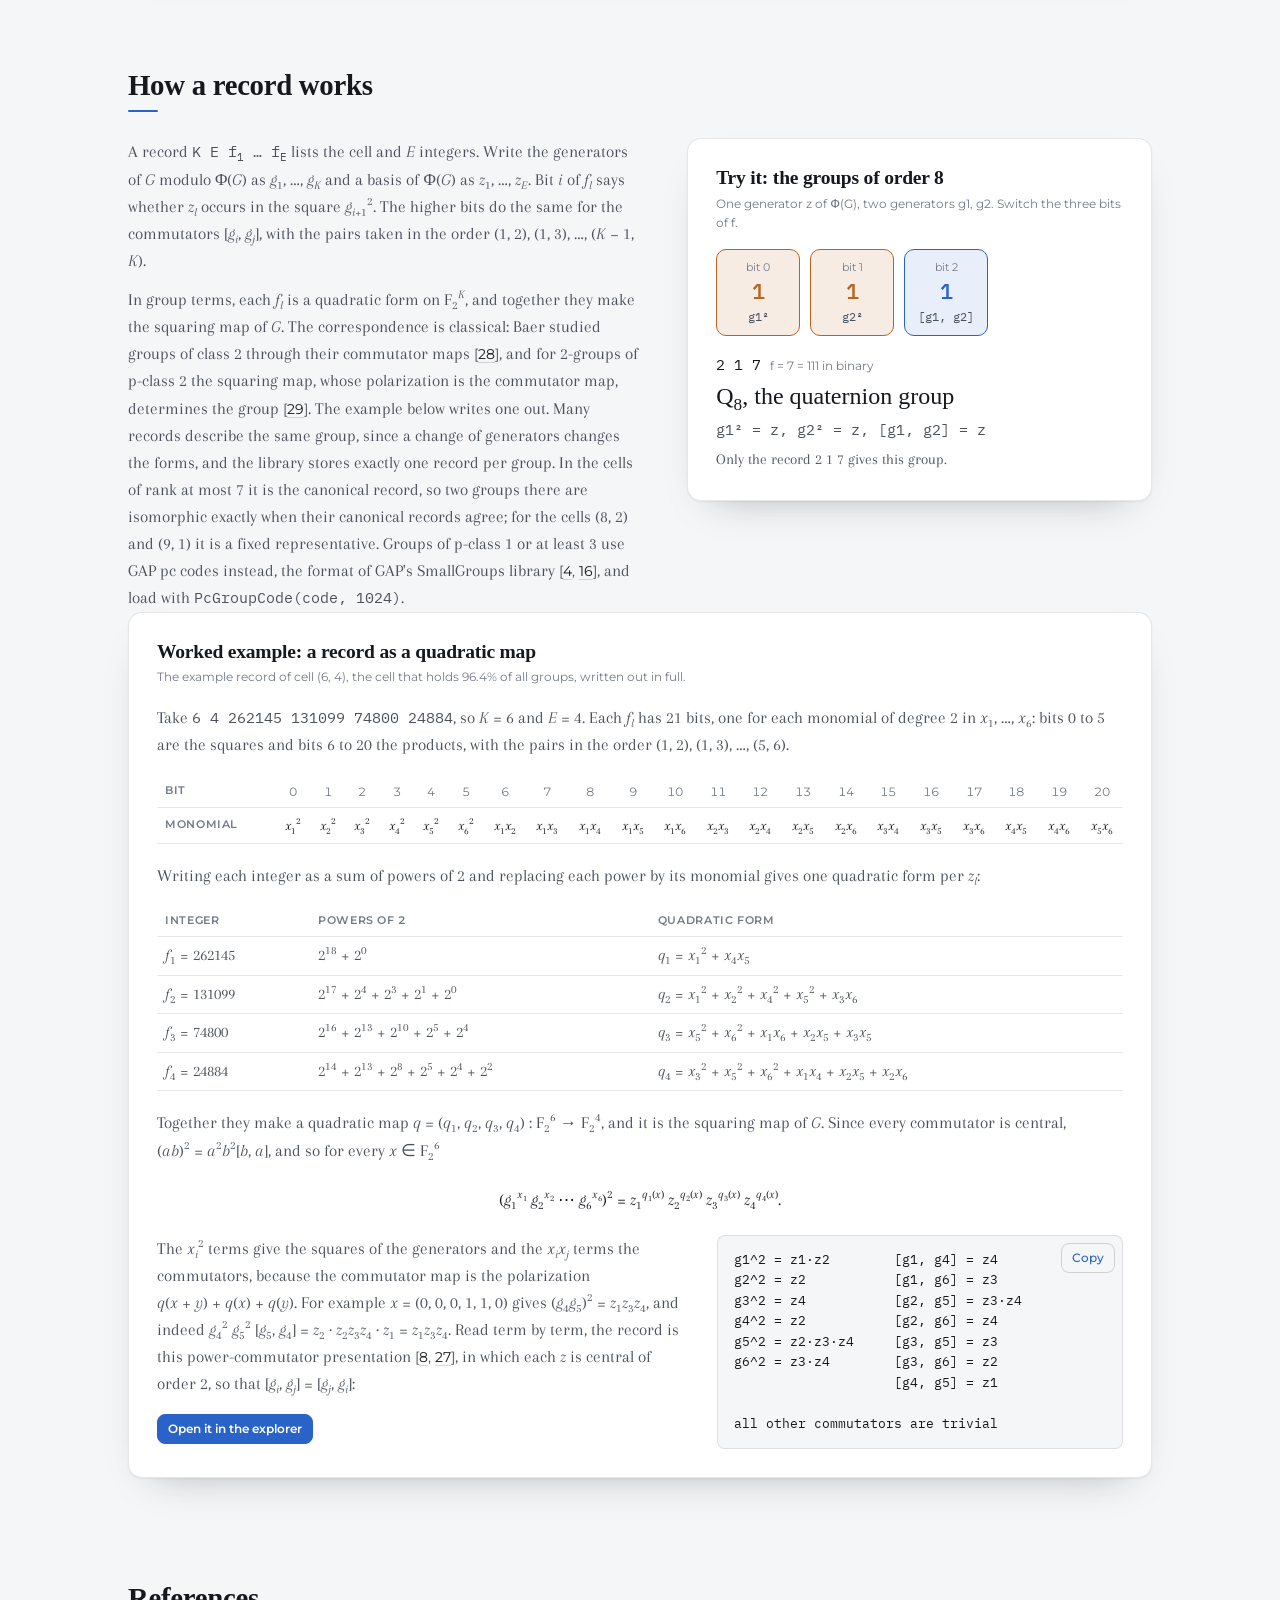
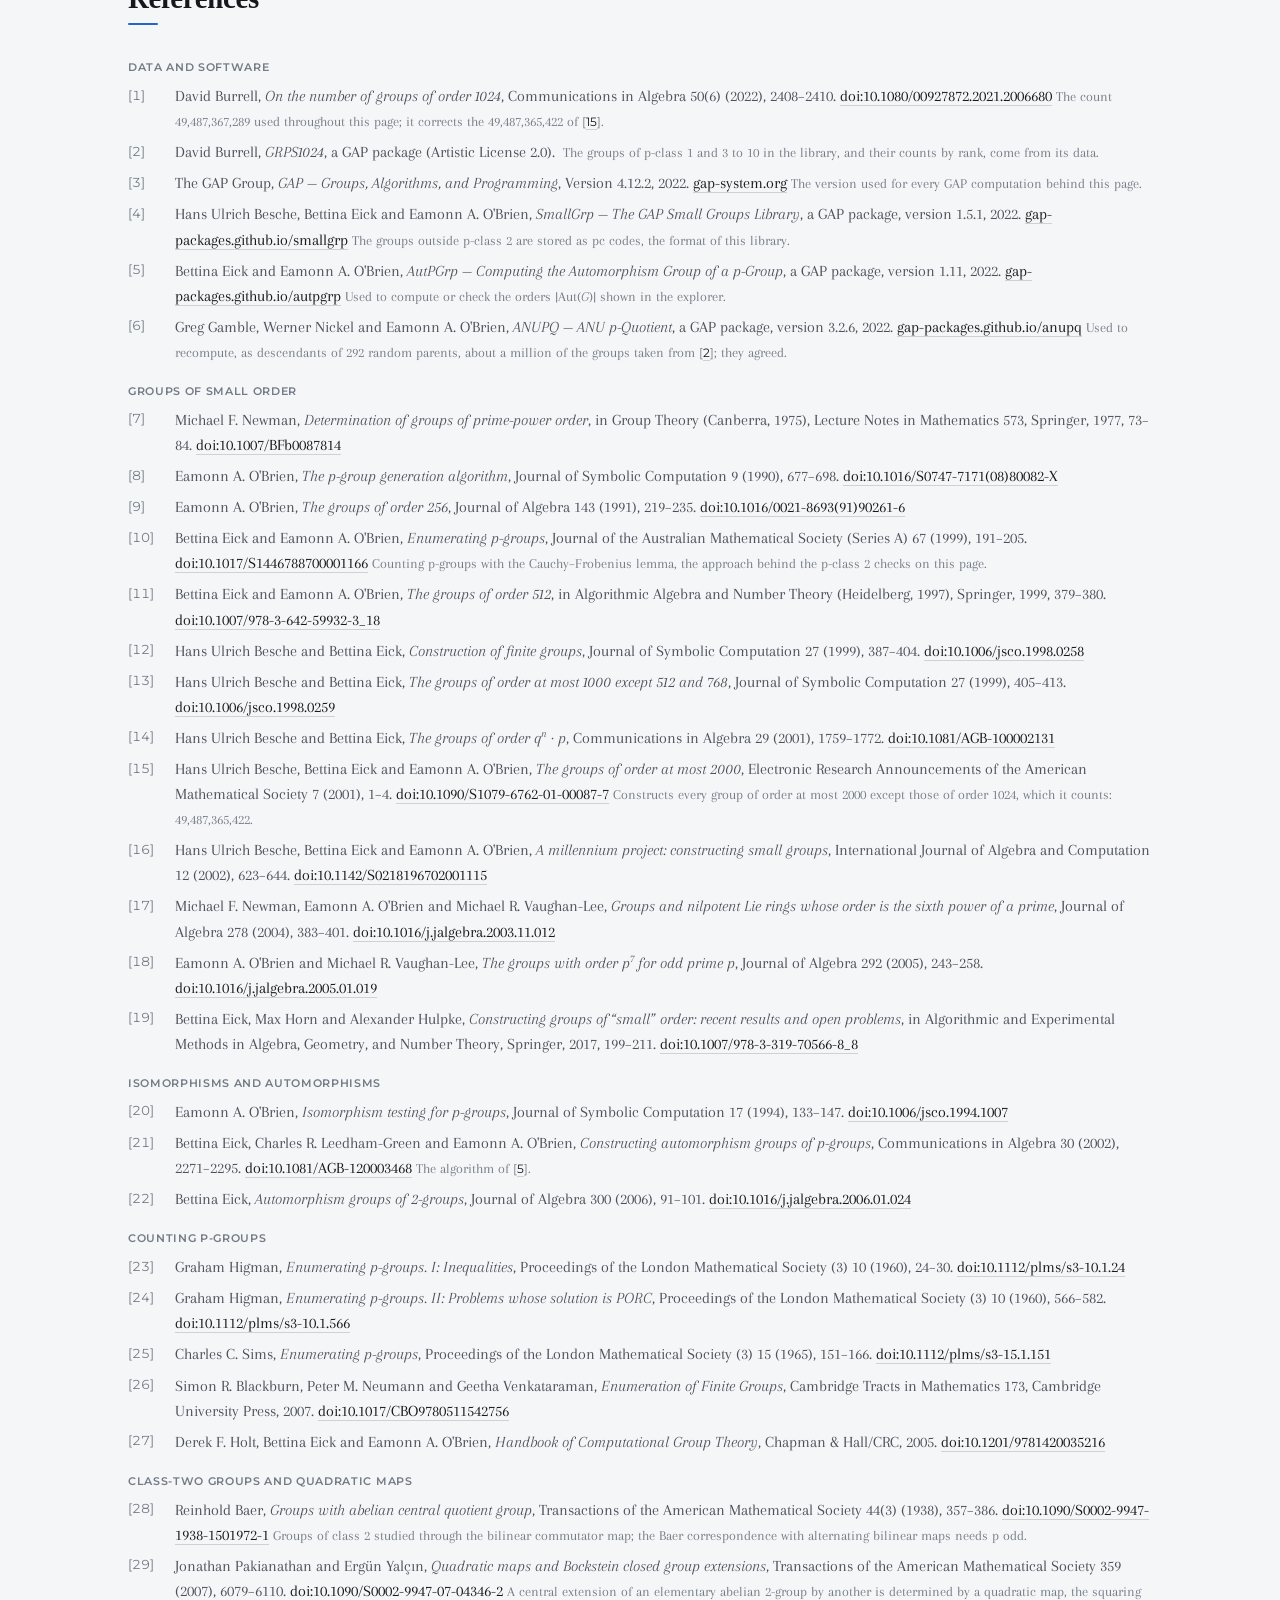
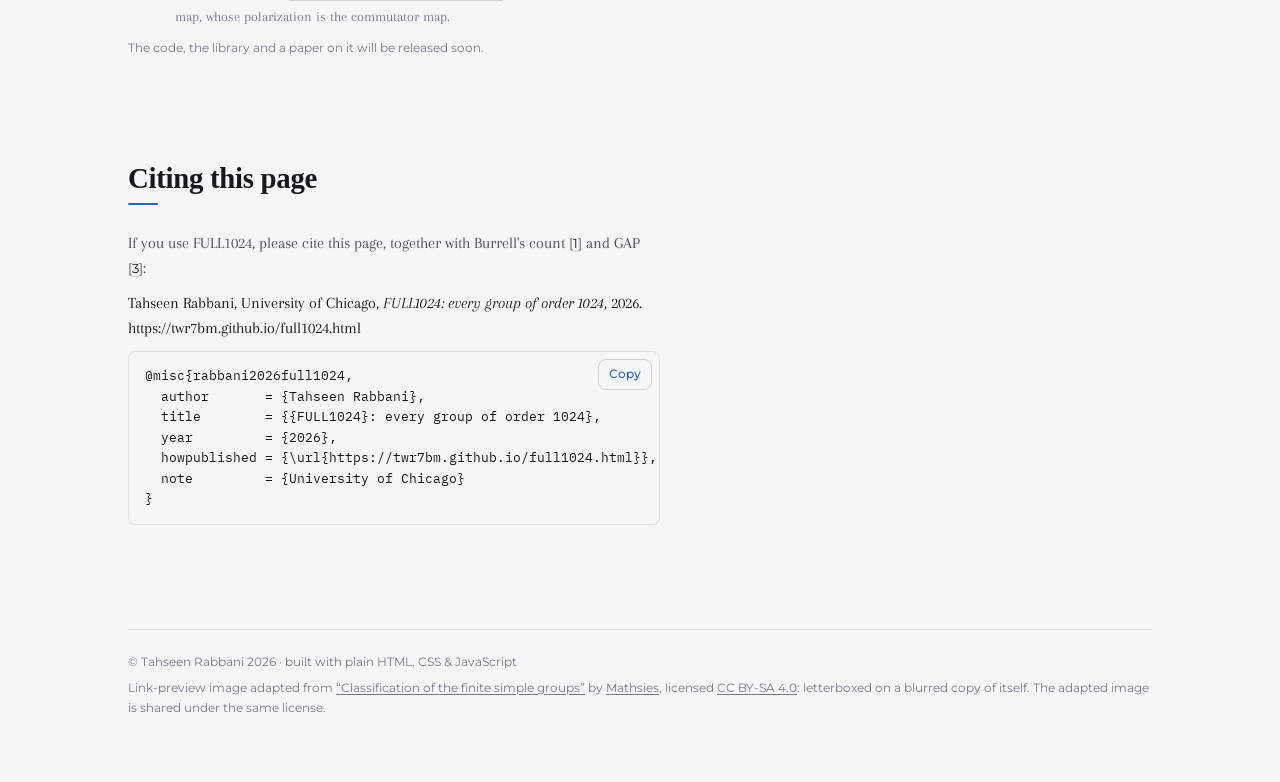
==== commit ed429862: "FULL1024: cite the power-commutator presentation in the worked example The presentation the record r" ====
--- a/full1024.html
+++ b/full1024.html
@@ -576,7 +576,7 @@
             <p class="prose">Together they make a quadratic map <span class="math"><i>q</i> = (<i>q</i><sub>1</sub>, <i>q</i><sub>2</sub>, <i>q</i><sub>3</sub>, <i>q</i><sub>4</sub>) : F<sub>2</sub><sup>6</sup> → F<sub>2</sub><sup>4</sup></span>, and it is the squaring map of <i>G</i>. Since every commutator is central, <span class="math">(<i>ab</i>)<sup>2</sup> = <i>a</i><sup>2</sup><i>b</i><sup>2</sup>[<i>b</i>, <i>a</i>]</span>, and so for every <span class="math"><i>x</i> ∈ F<sub>2</sub><sup>6</sup></span></p>
             <p class="display">(<i>g</i><sub>1</sub><sup><i>x</i><sub>1</sub></sup> <i>g</i><sub>2</sub><sup><i>x</i><sub>2</sub></sup> ⋯ <i>g</i><sub>6</sub><sup><i>x</i><sub>6</sub></sup>)<sup>2</sup> = <i>z</i><sub>1</sub><sup><i>q</i><sub>1</sub>(<i>x</i>)</sup> <i>z</i><sub>2</sub><sup><i>q</i><sub>2</sub>(<i>x</i>)</sup> <i>z</i><sub>3</sub><sup><i>q</i><sub>3</sub>(<i>x</i>)</sup> <i>z</i><sub>4</sub><sup><i>q</i><sub>4</sub>(<i>x</i>)</sup>.</p>
             <div class="worked-end">
-                <div class="worked-text"><p class="prose">The <span class="math"><i>x<sub>i</sub></i><sup>2</sup></span> terms give the squares of the generators and the <span class="math"><i>x<sub>i</sub>x<sub>j</sub></i></span> terms the commutators, because the commutator map is the polarization <span class="math"><i>q</i>(<i>x</i> + <i>y</i>) + <i>q</i>(<i>x</i>) + <i>q</i>(<i>y</i>)</span>. For example <span class="math"><i>x</i> = (0, 0, 0, 1, 1, 0)</span> gives <span class="math">(<i>g</i><sub>4</sub><i>g</i><sub>5</sub>)<sup>2</sup> = <i>z</i><sub>1</sub><i>z</i><sub>3</sub><i>z</i><sub>4</sub></span>, and indeed <span class="math"><i>g</i><sub>4</sub><sup>2</sup> <i>g</i><sub>5</sub><sup>2</sup> [<i>g</i><sub>5</sub>, <i>g</i><sub>4</sub>] = <i>z</i><sub>2</sub> · <i>z</i><sub>2</sub><i>z</i><sub>3</sub><i>z</i><sub>4</sub> · <i>z</i><sub>1</sub> = <i>z</i><sub>1</sub><i>z</i><sub>3</sub><i>z</i><sub>4</sub></span>. Read term by term, the record is this presentation, in which each <i>z</i> is central of order 2, so that <span class="math">[<i>g<sub>i</sub></i>, <i>g<sub>j</sub></i>] = [<i>g<sub>j</sub></i>, <i>g<sub>i</sub></i>]</span>:</p>
+                <div class="worked-text"><p class="prose">The <span class="math"><i>x<sub>i</sub></i><sup>2</sup></span> terms give the squares of the generators and the <span class="math"><i>x<sub>i</sub>x<sub>j</sub></i></span> terms the commutators, because the commutator map is the polarization <span class="math"><i>q</i>(<i>x</i> + <i>y</i>) + <i>q</i>(<i>x</i>) + <i>q</i>(<i>y</i>)</span>. For example <span class="math"><i>x</i> = (0, 0, 0, 1, 1, 0)</span> gives <span class="math">(<i>g</i><sub>4</sub><i>g</i><sub>5</sub>)<sup>2</sup> = <i>z</i><sub>1</sub><i>z</i><sub>3</sub><i>z</i><sub>4</sub></span>, and indeed <span class="math"><i>g</i><sub>4</sub><sup>2</sup> <i>g</i><sub>5</sub><sup>2</sup> [<i>g</i><sub>5</sub>, <i>g</i><sub>4</sub>] = <i>z</i><sub>2</sub> · <i>z</i><sub>2</sub><i>z</i><sub>3</sub><i>z</i><sub>4</sub> · <i>z</i><sub>1</sub> = <i>z</i><sub>1</sub><i>z</i><sub>3</sub><i>z</i><sub>4</sub></span>. Read term by term, the record is this power-commutator presentation <span class="cite">[<a href="#ref-8">8</a>, <a href="#ref-27">27</a>]</span>, in which each <i>z</i> is central of order 2, so that <span class="math">[<i>g<sub>i</sub></i>, <i>g<sub>j</sub></i>] = [<i>g<sub>j</sub></i>, <i>g<sub>i</sub></i>]</span>:</p>
                     <div><button class="btn sm" type="button" id="worked-open" data-rec="6 4 262145 131099 74800 24884">Open it in the explorer</button></div></div>
                 <div class="codebox"><pre id="workedpres">g1^2 = z1·z2        [g1, g4] = z4
 g2^2 = z2           [g1, g6] = z3
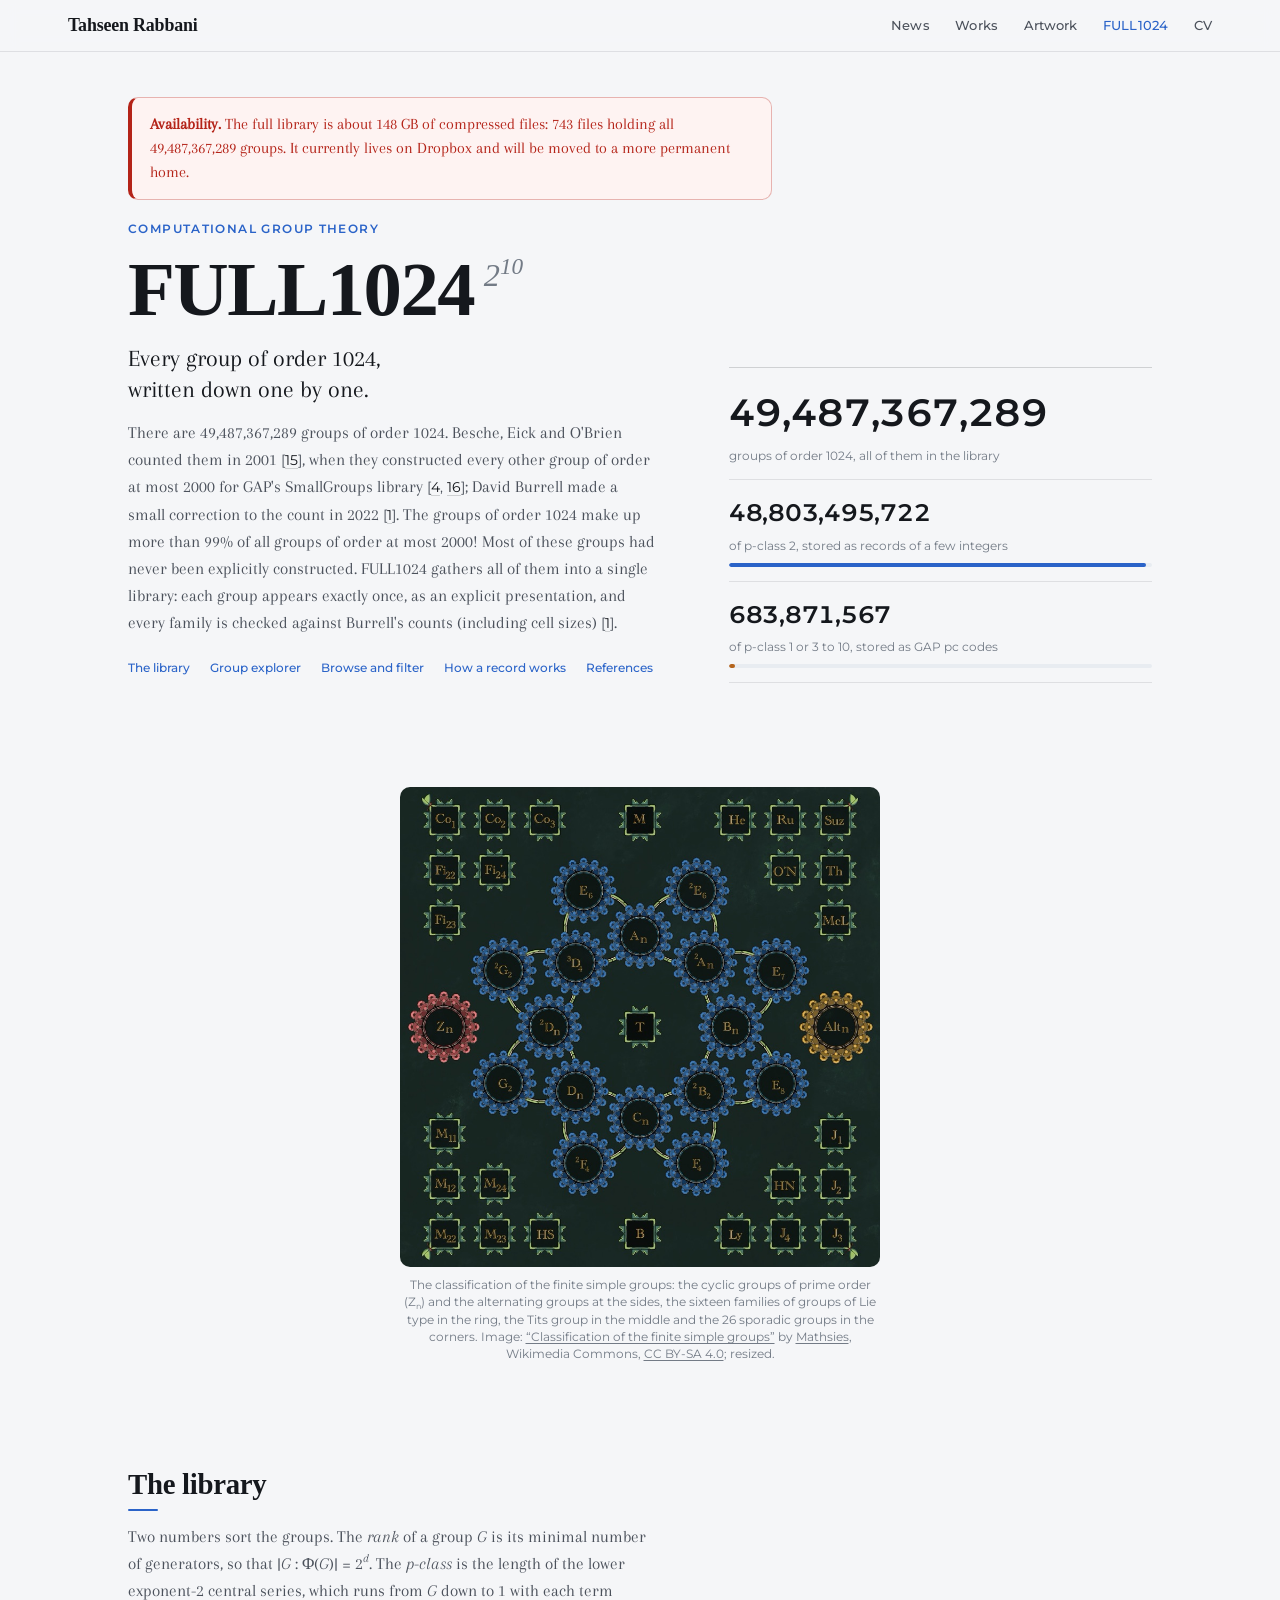
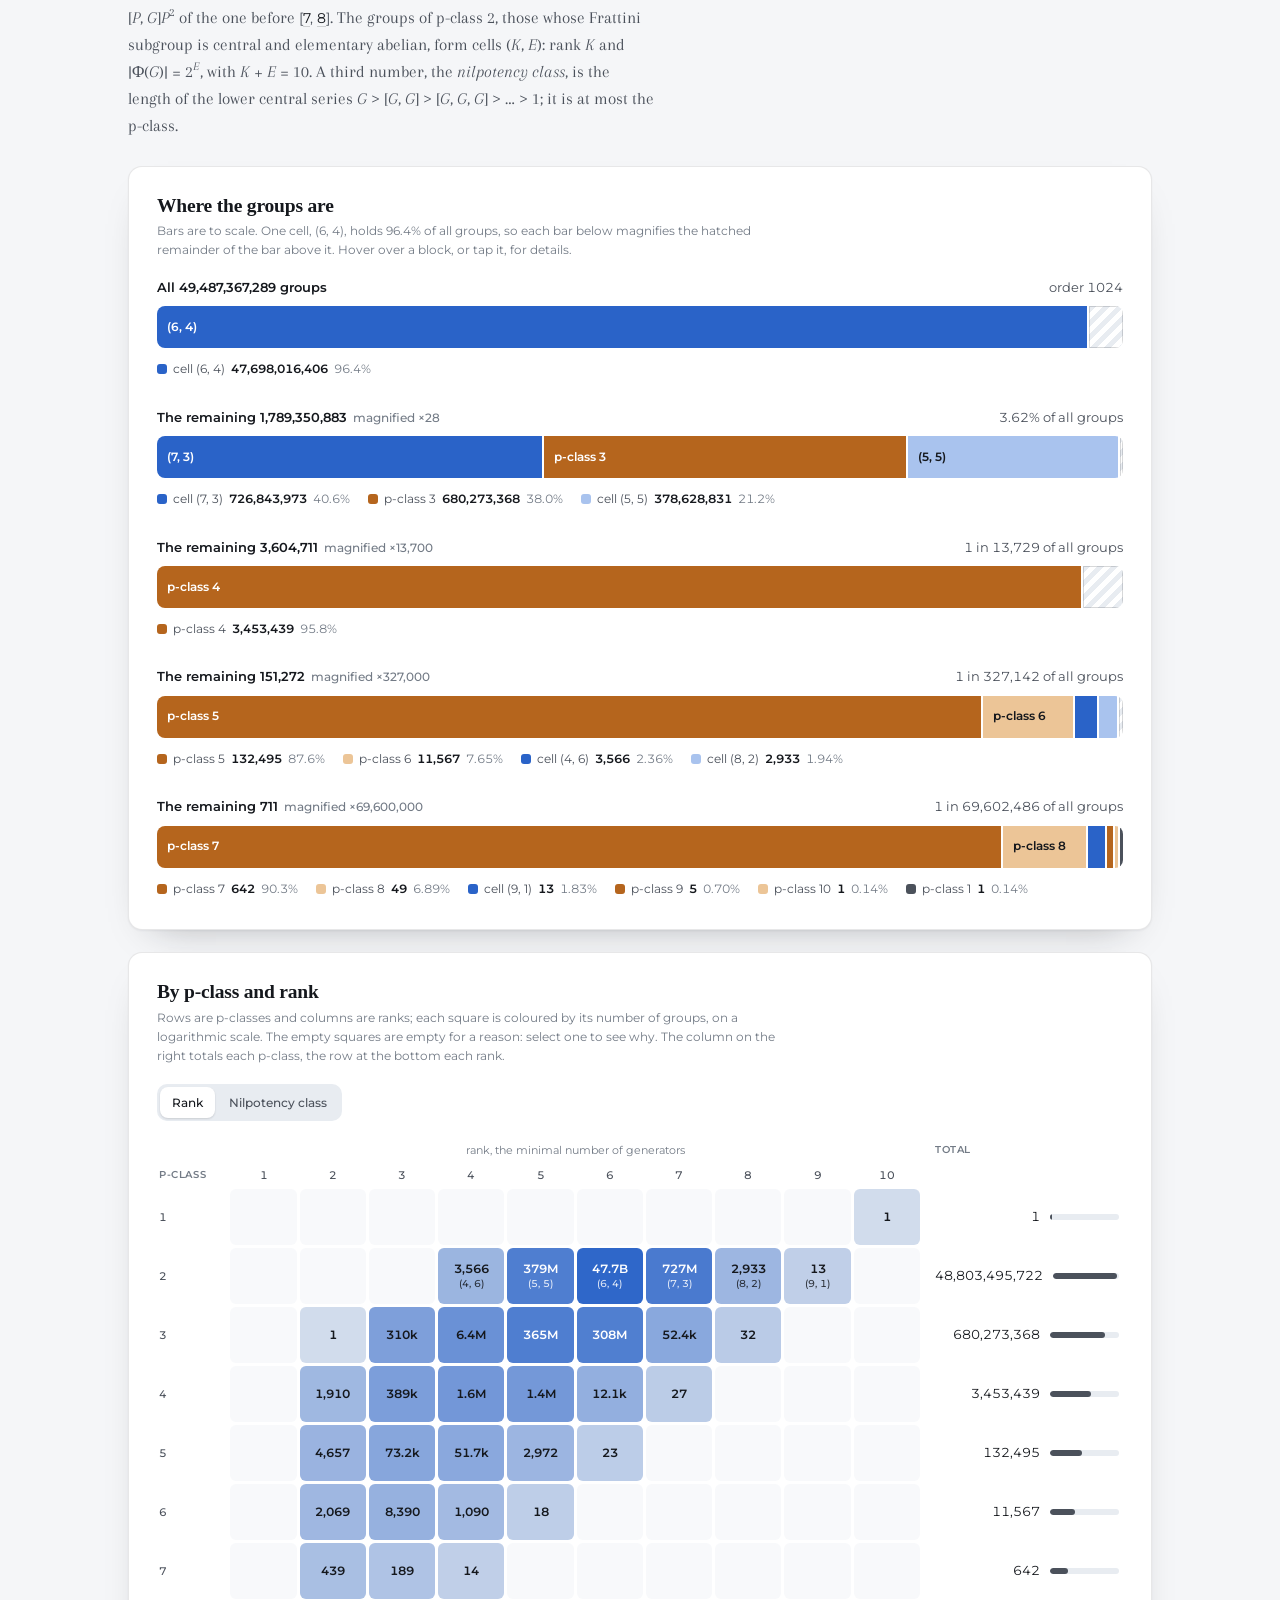
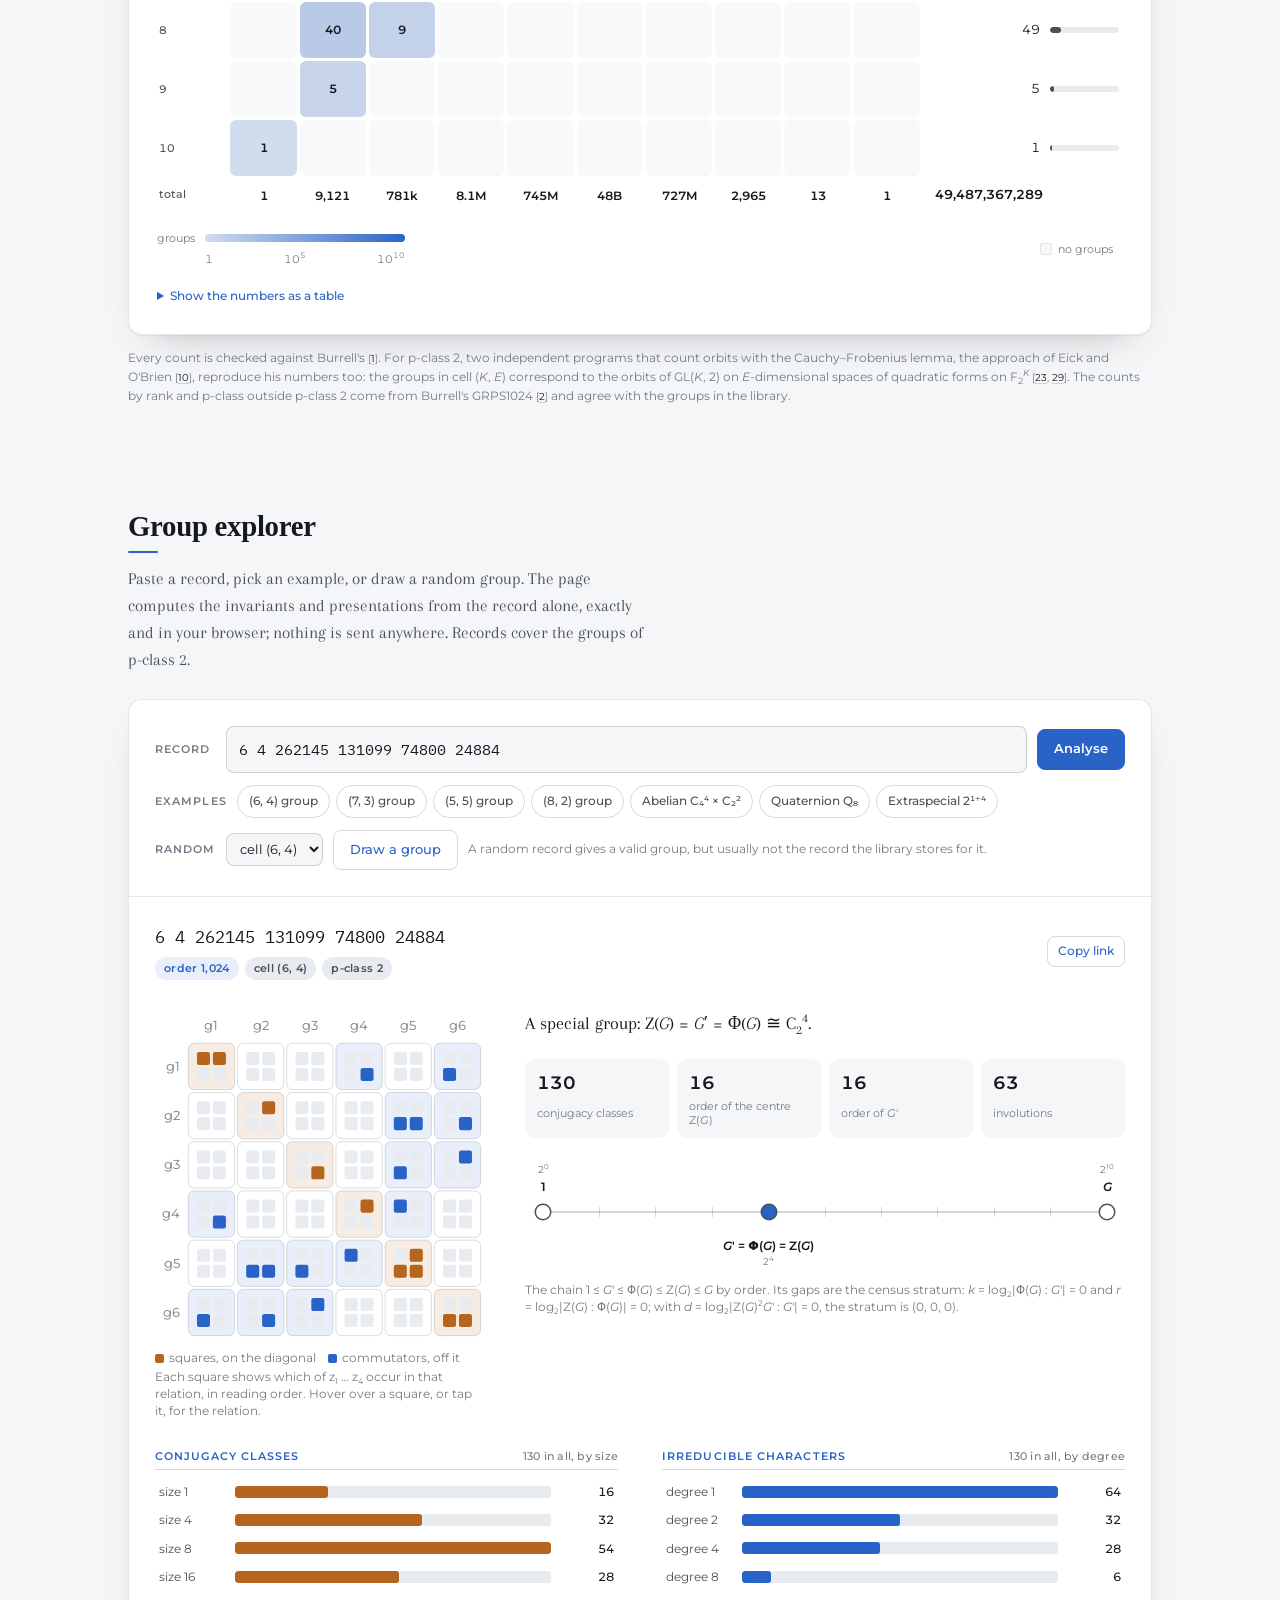
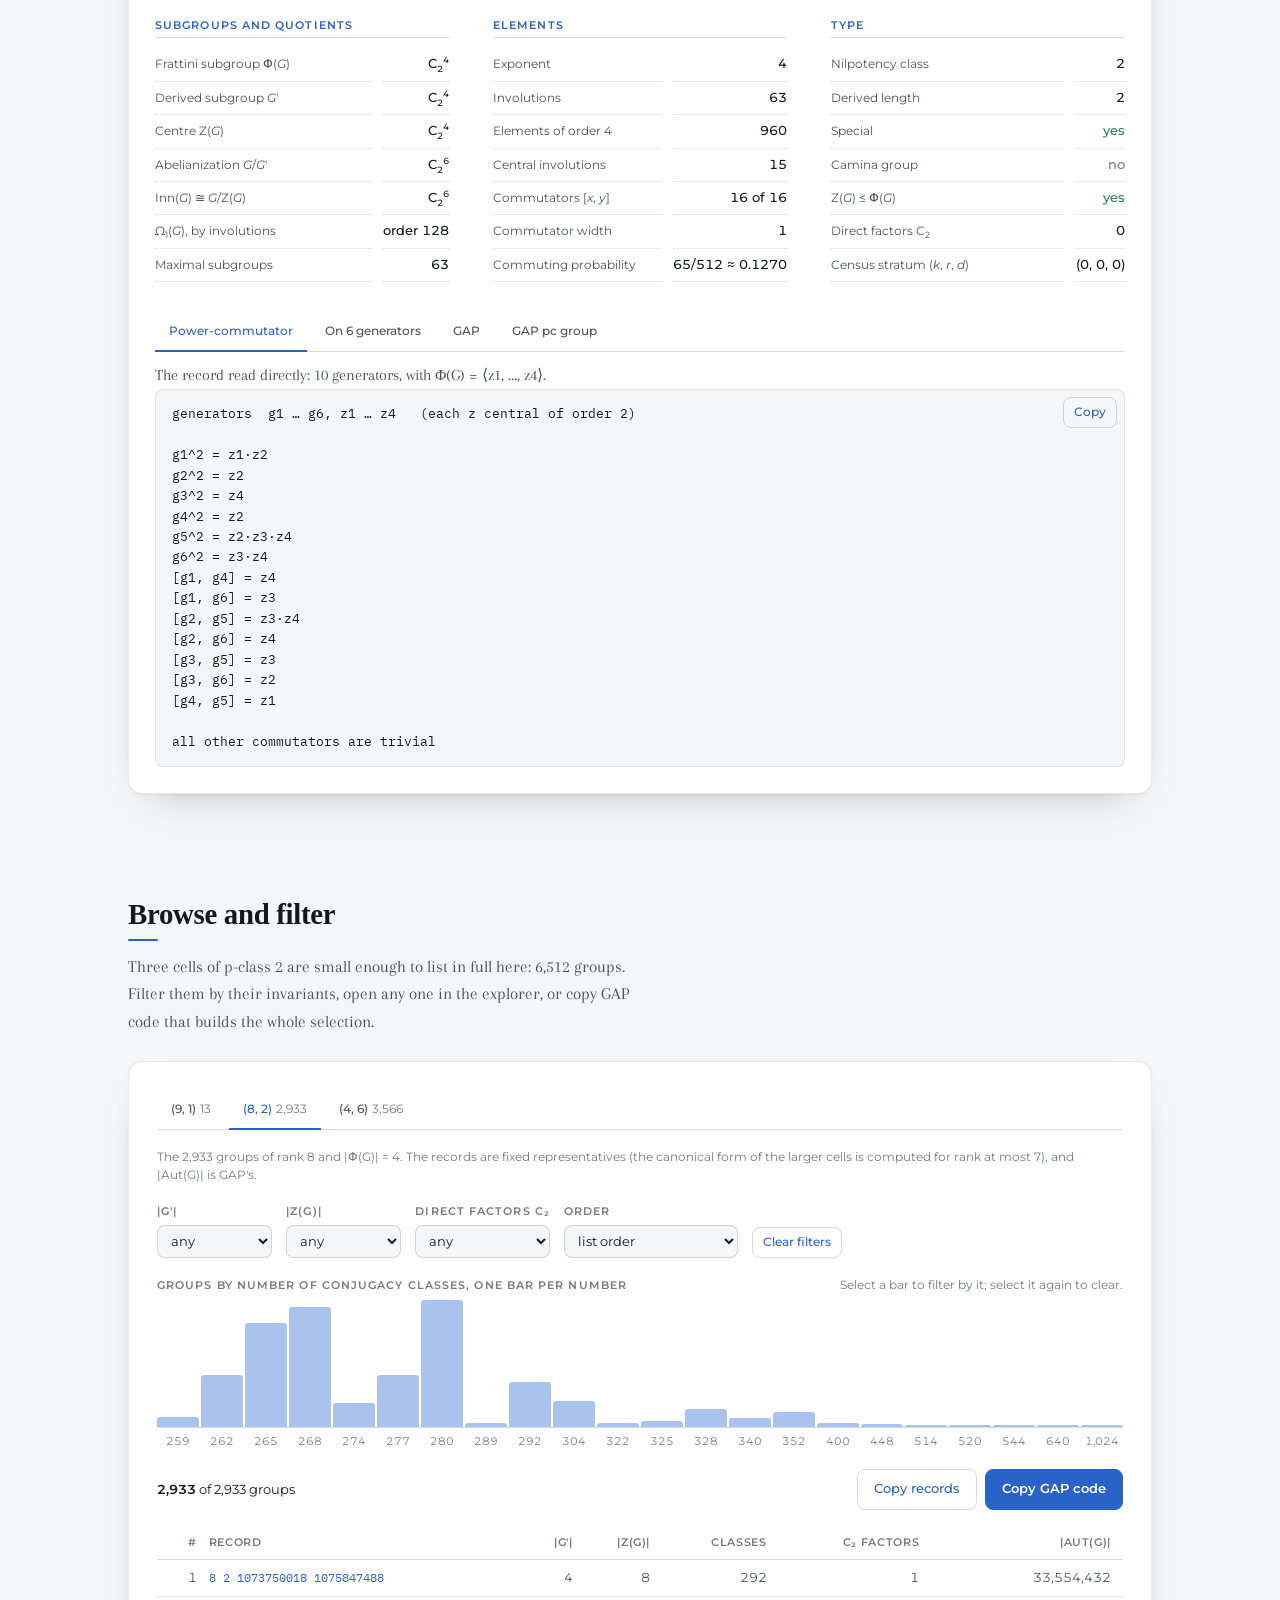
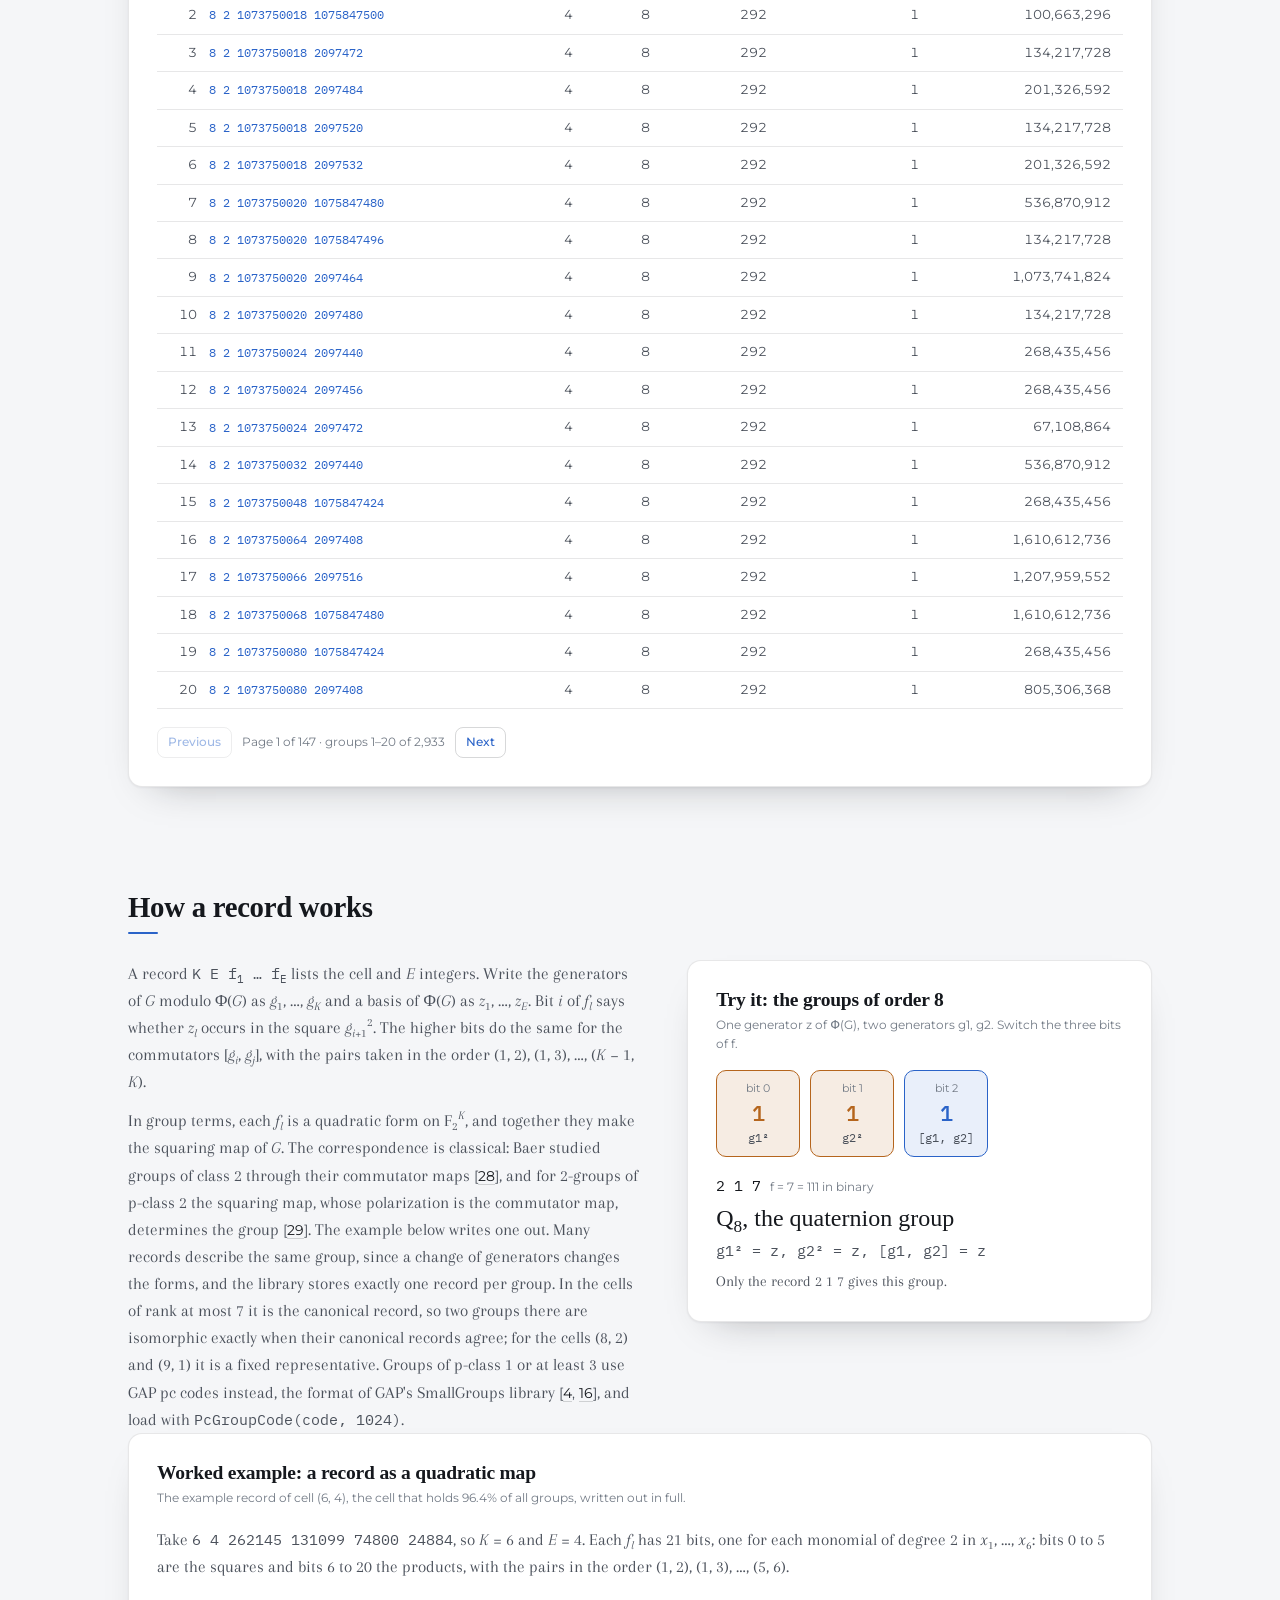
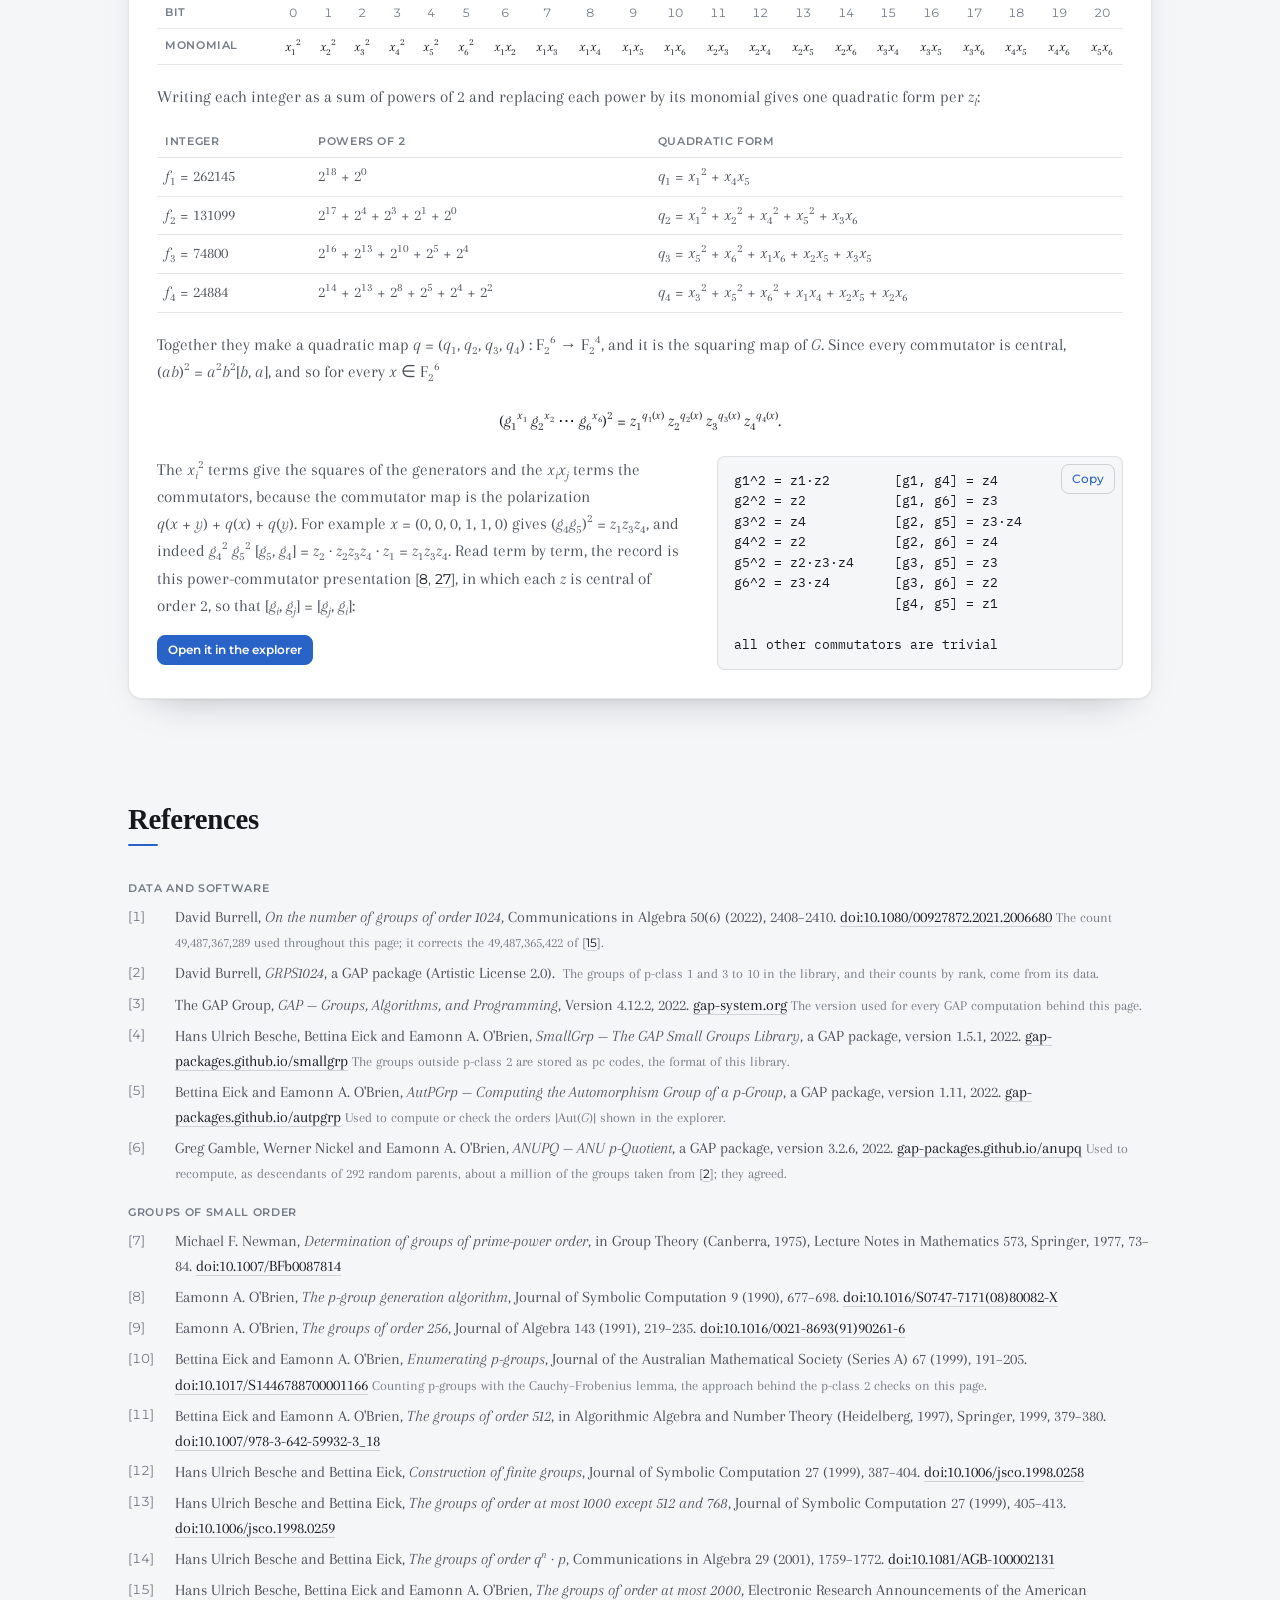
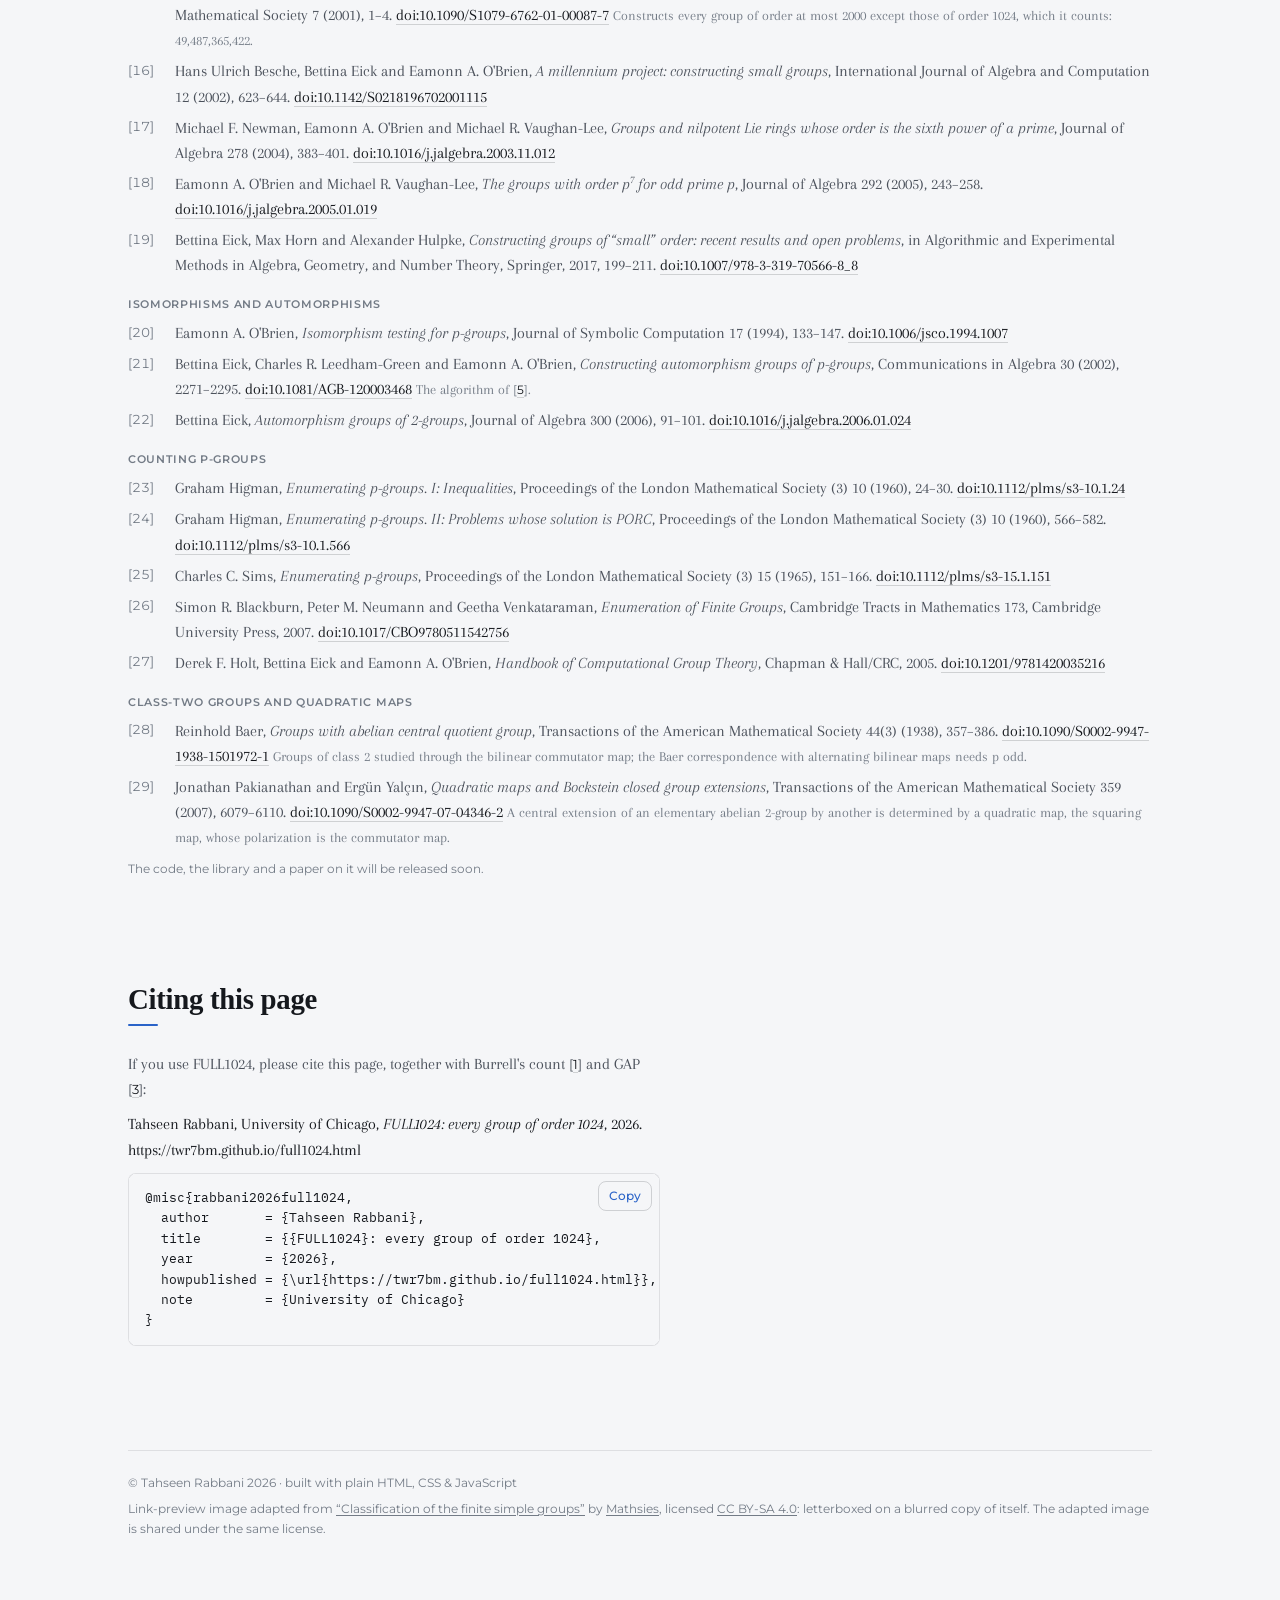
==== commit 915d5664: "FULL1024: drop the download-request line from the notice Hosting is still being decided; the notice " ====
--- a/full1024.html
+++ b/full1024.html
@@ -446,7 +446,7 @@
 
 <main class="page">
 
-    <div class="notice" role="note"><b>Getting the library.</b> The full library is about 148 GB of compressed files: 743 files holding all 49,487,367,289 groups. It currently lives on Dropbox and will be moved to a more permanent home. For now, download requests can be made by e-mail to Tahseen Rabbani (University of Chicago), sent from an institutional/lab address.</div>
+    <div class="notice" role="note"><b>Availability.</b> The full library is about 148 GB of compressed files: 743 files holding all 49,487,367,289 groups. It currently lives on Dropbox and will be moved to a more permanent home.</div>
 
     <section class="hero" id="top">
         <div class="hero-text">
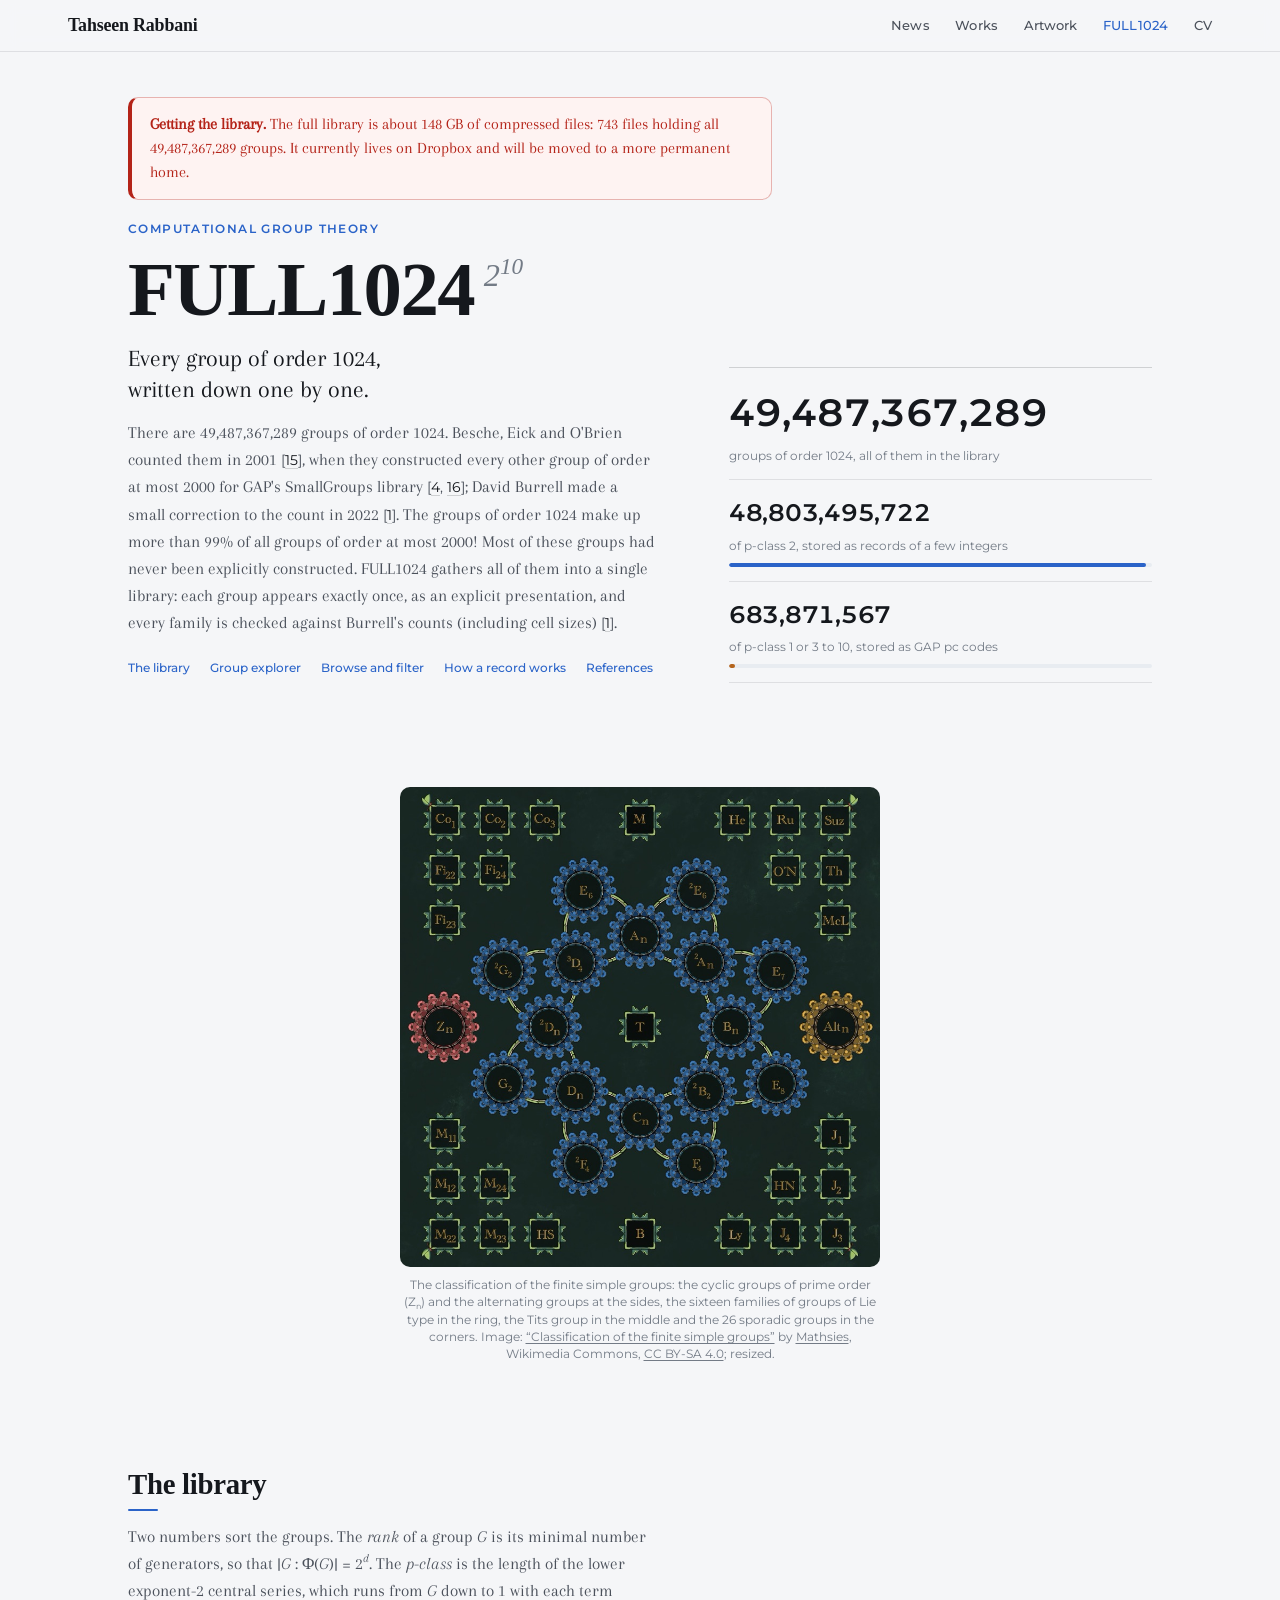
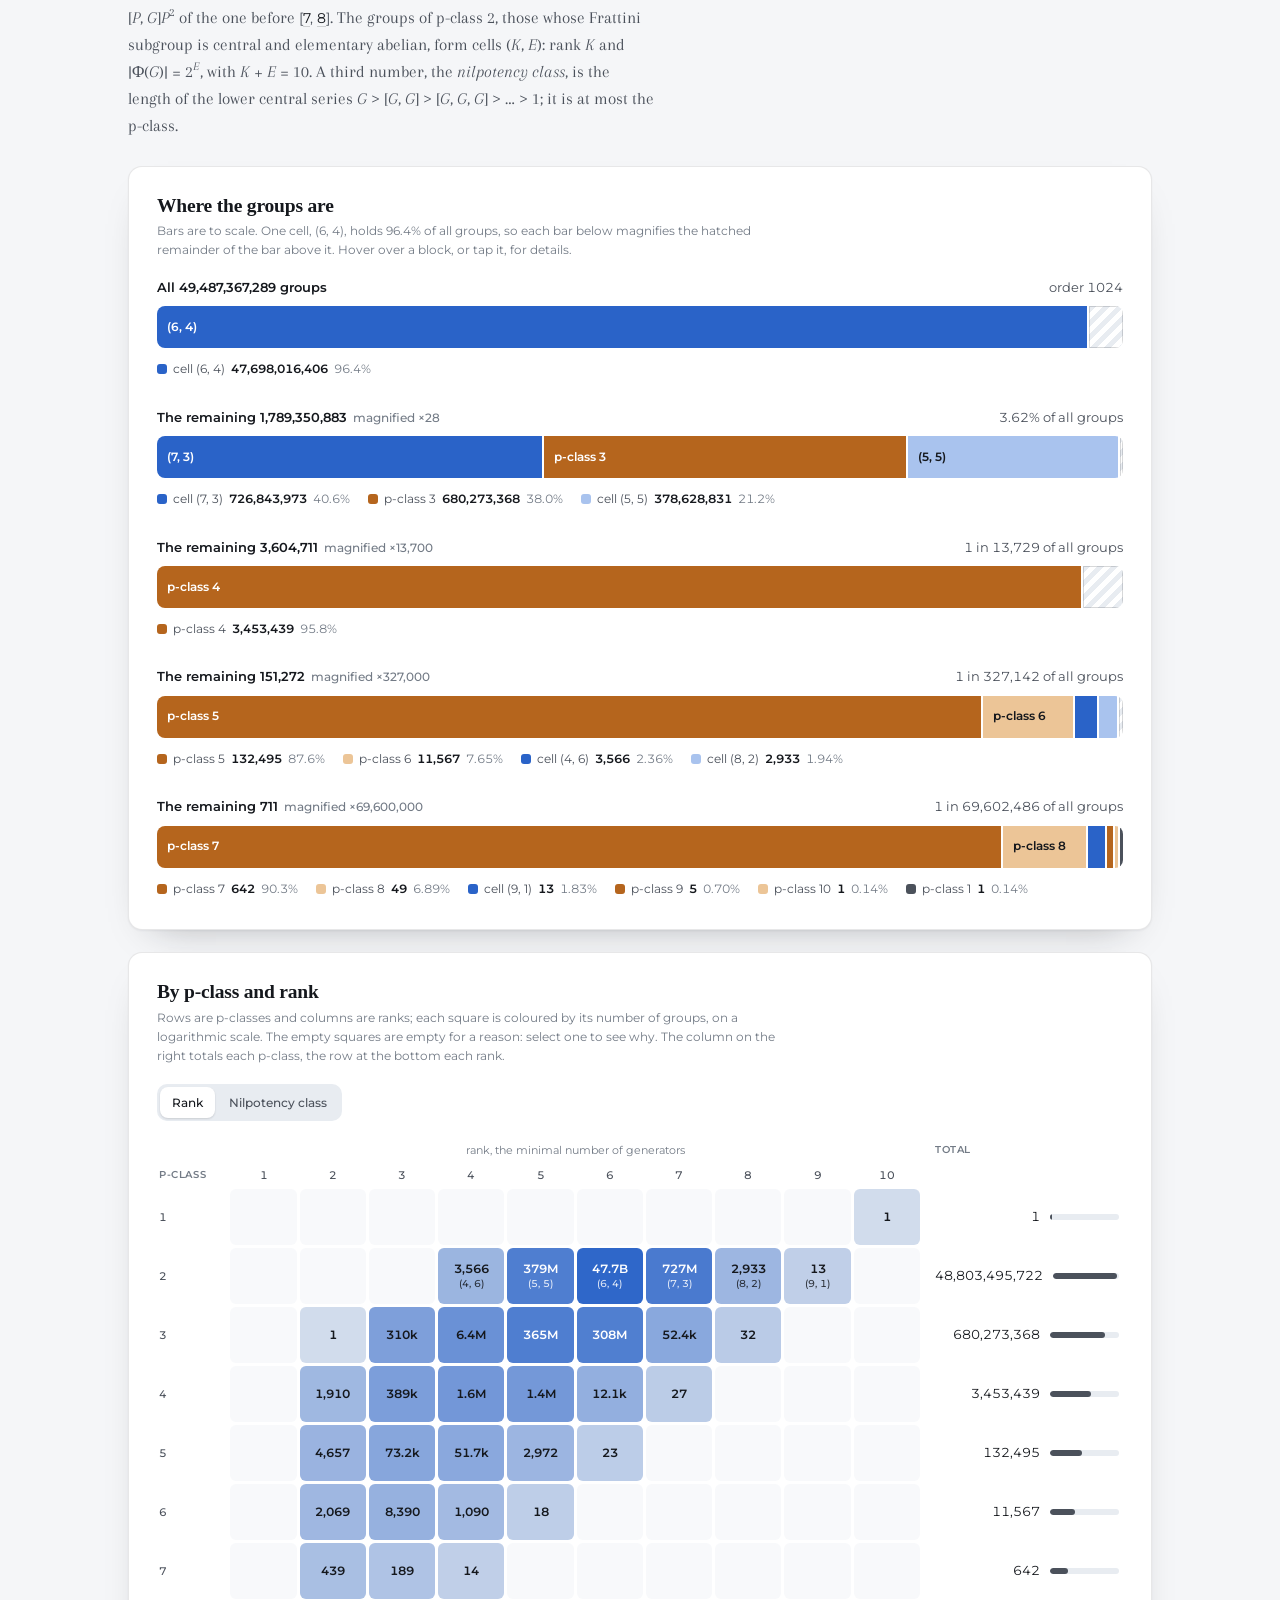
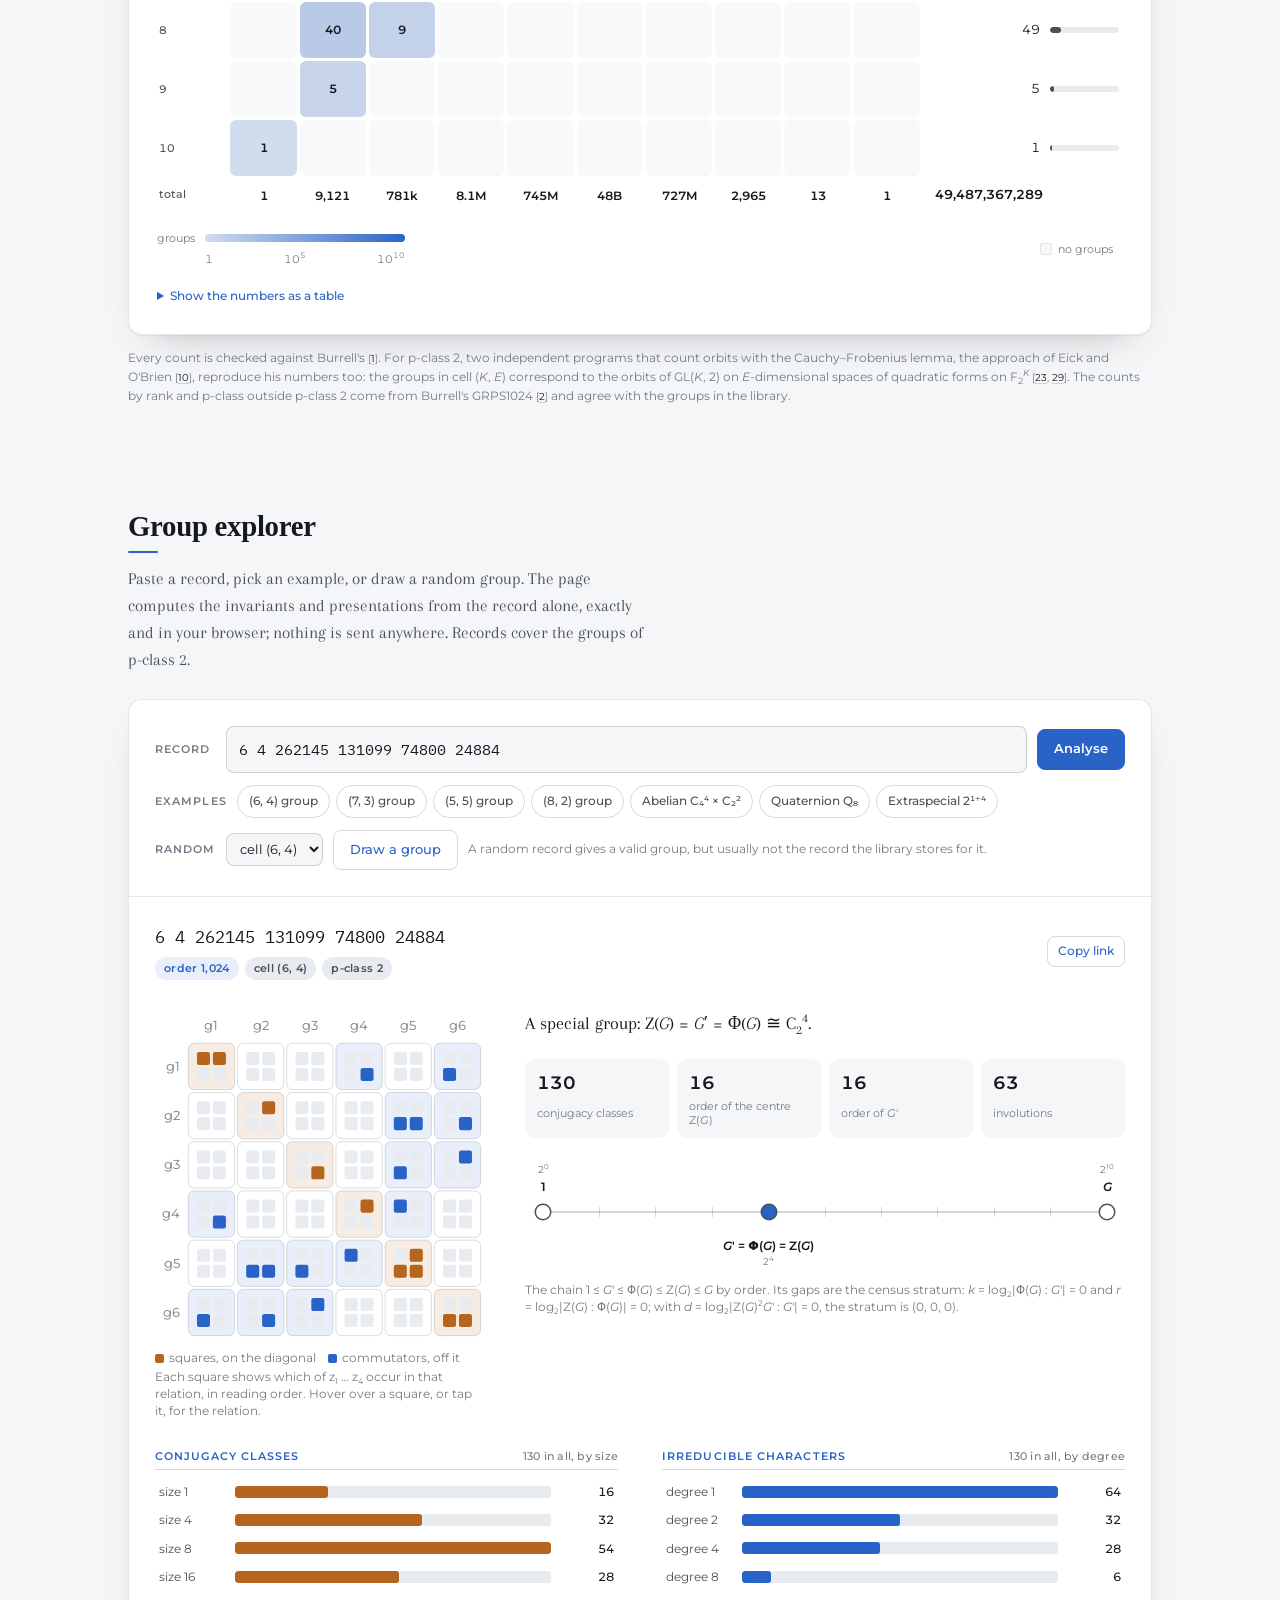
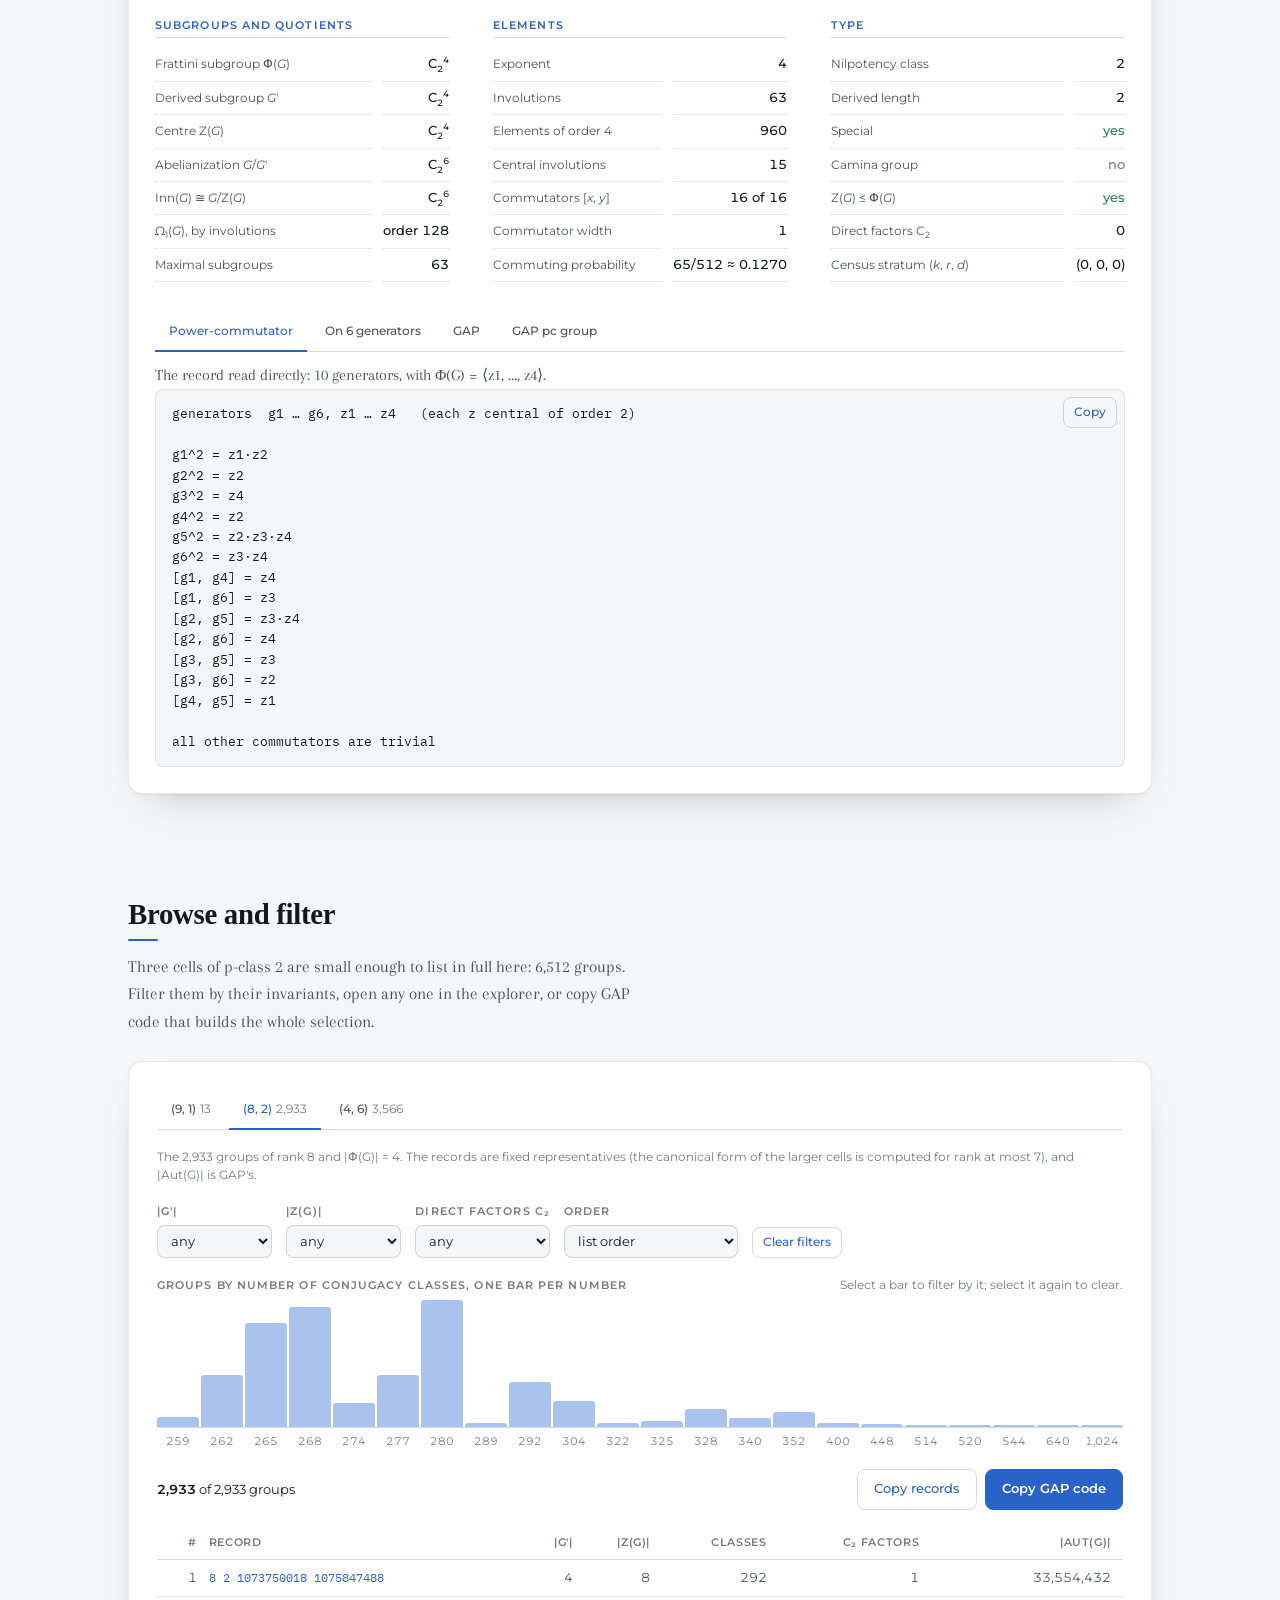
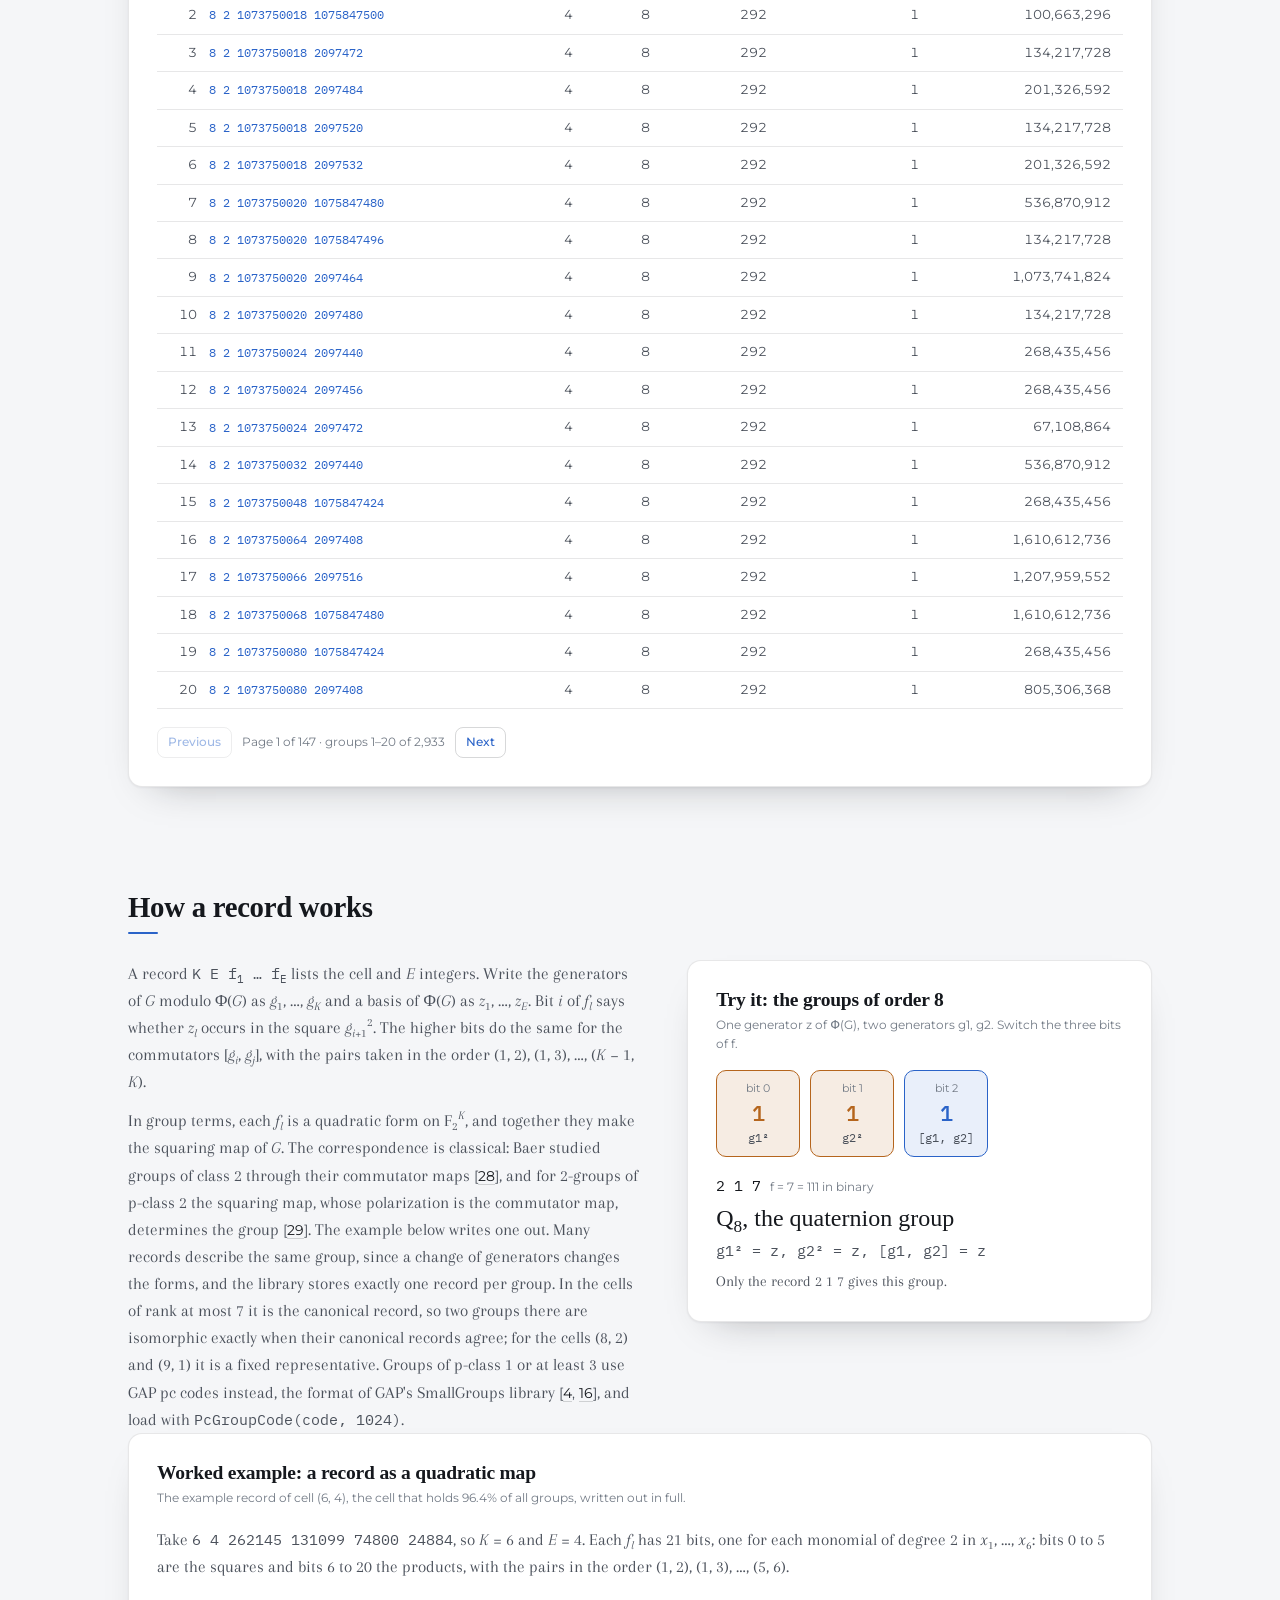
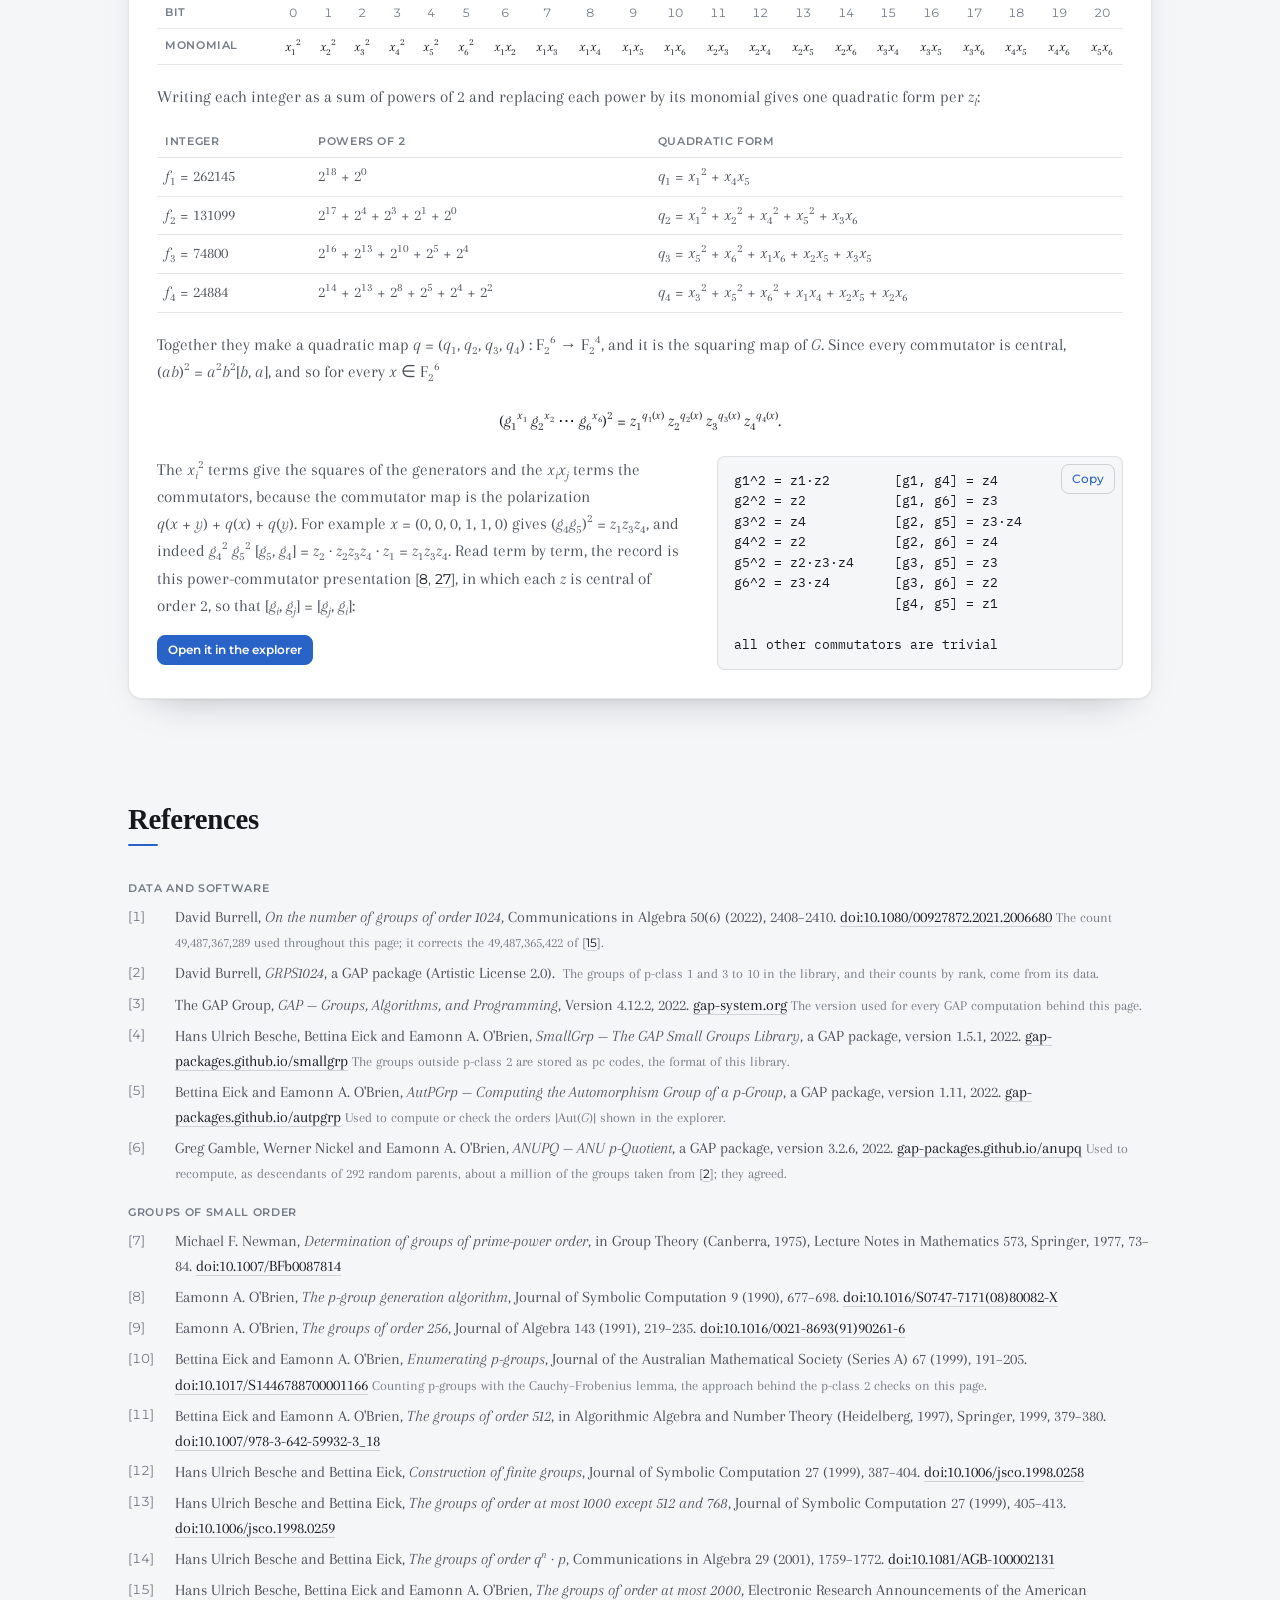
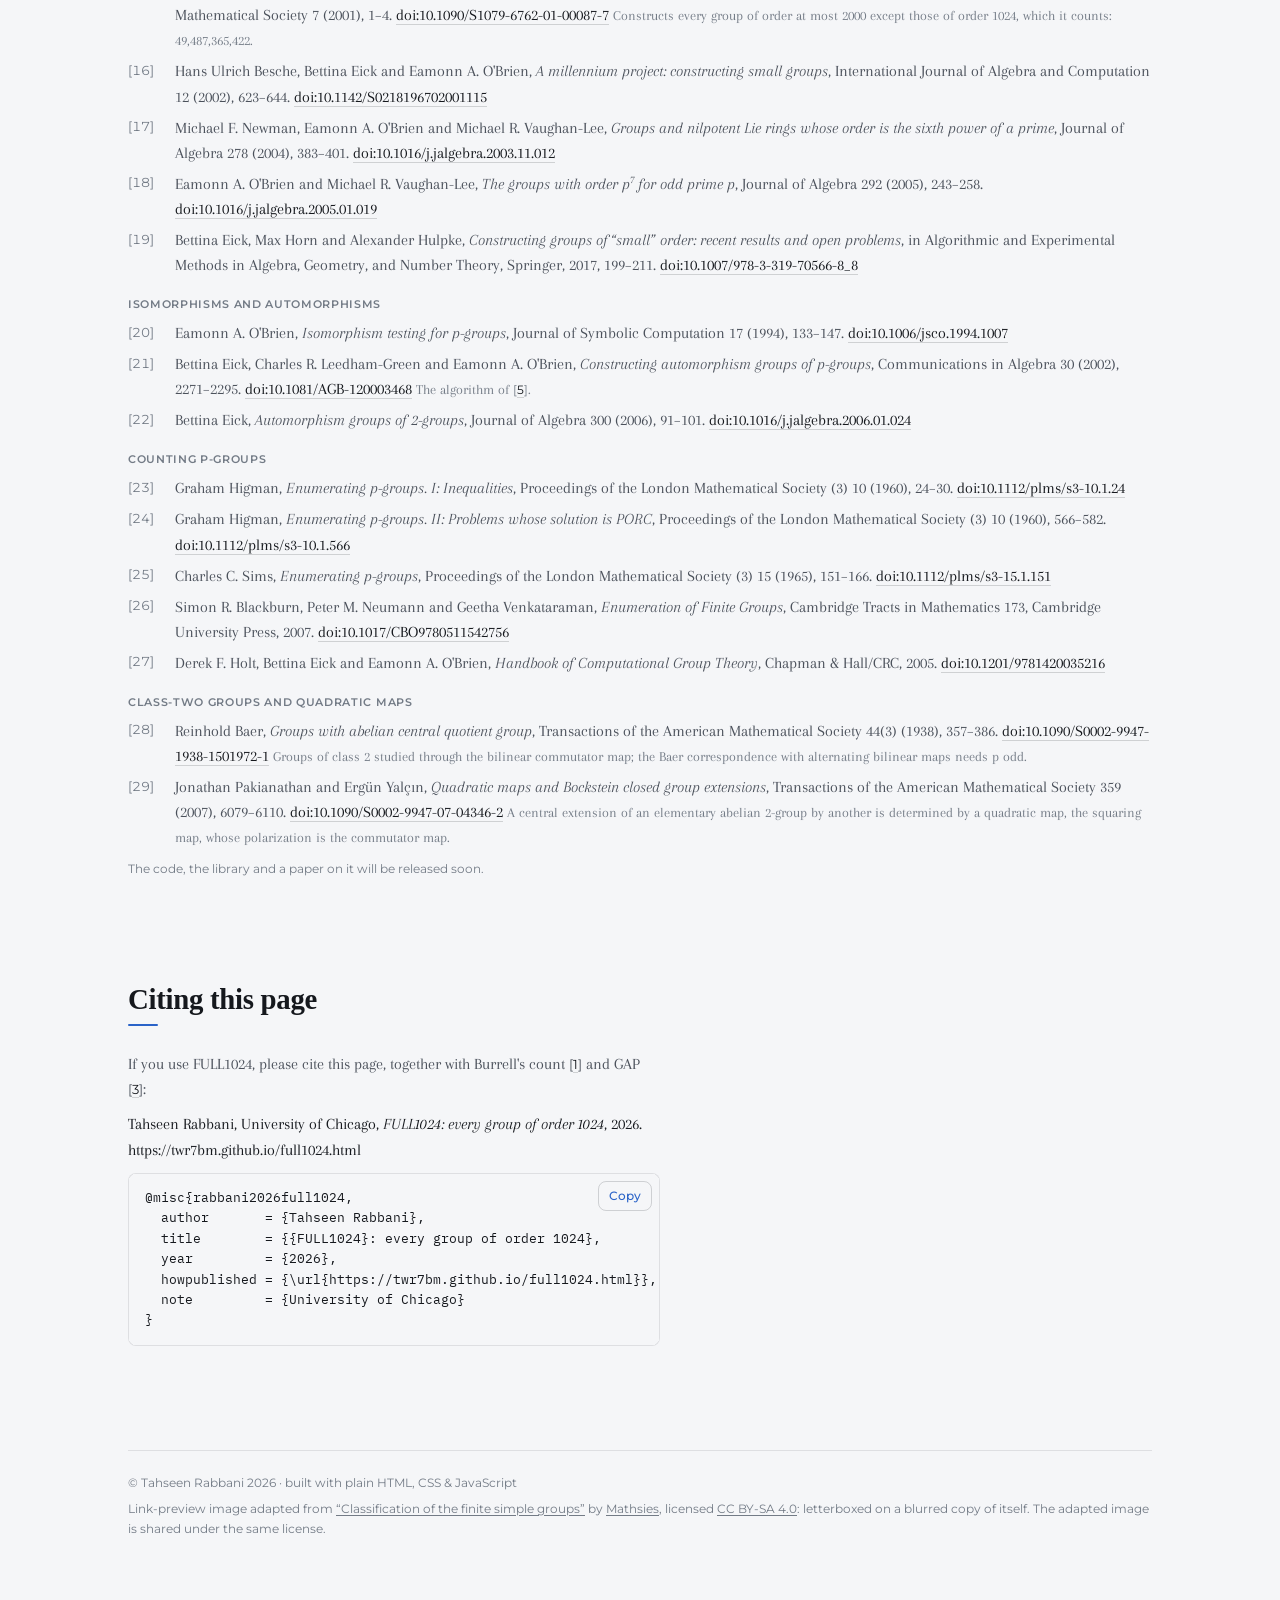
==== commit aff7beea: "FULL1024: keep the notice's original label Co-Authored-By: Claude Opus 5.5 <noreply@anthropic.com> C" ====
--- a/full1024.html
+++ b/full1024.html
@@ -446,7 +446,7 @@
 
 <main class="page">
 
-    <div class="notice" role="note"><b>Availability.</b> The full library is about 148 GB of compressed files: 743 files holding all 49,487,367,289 groups. It currently lives on Dropbox and will be moved to a more permanent home.</div>
+    <div class="notice" role="note"><b>Getting the library.</b> The full library is about 148 GB of compressed files: 743 files holding all 49,487,367,289 groups. It currently lives on Dropbox and will be moved to a more permanent home.</div>
 
     <section class="hero" id="top">
         <div class="hero-text">
